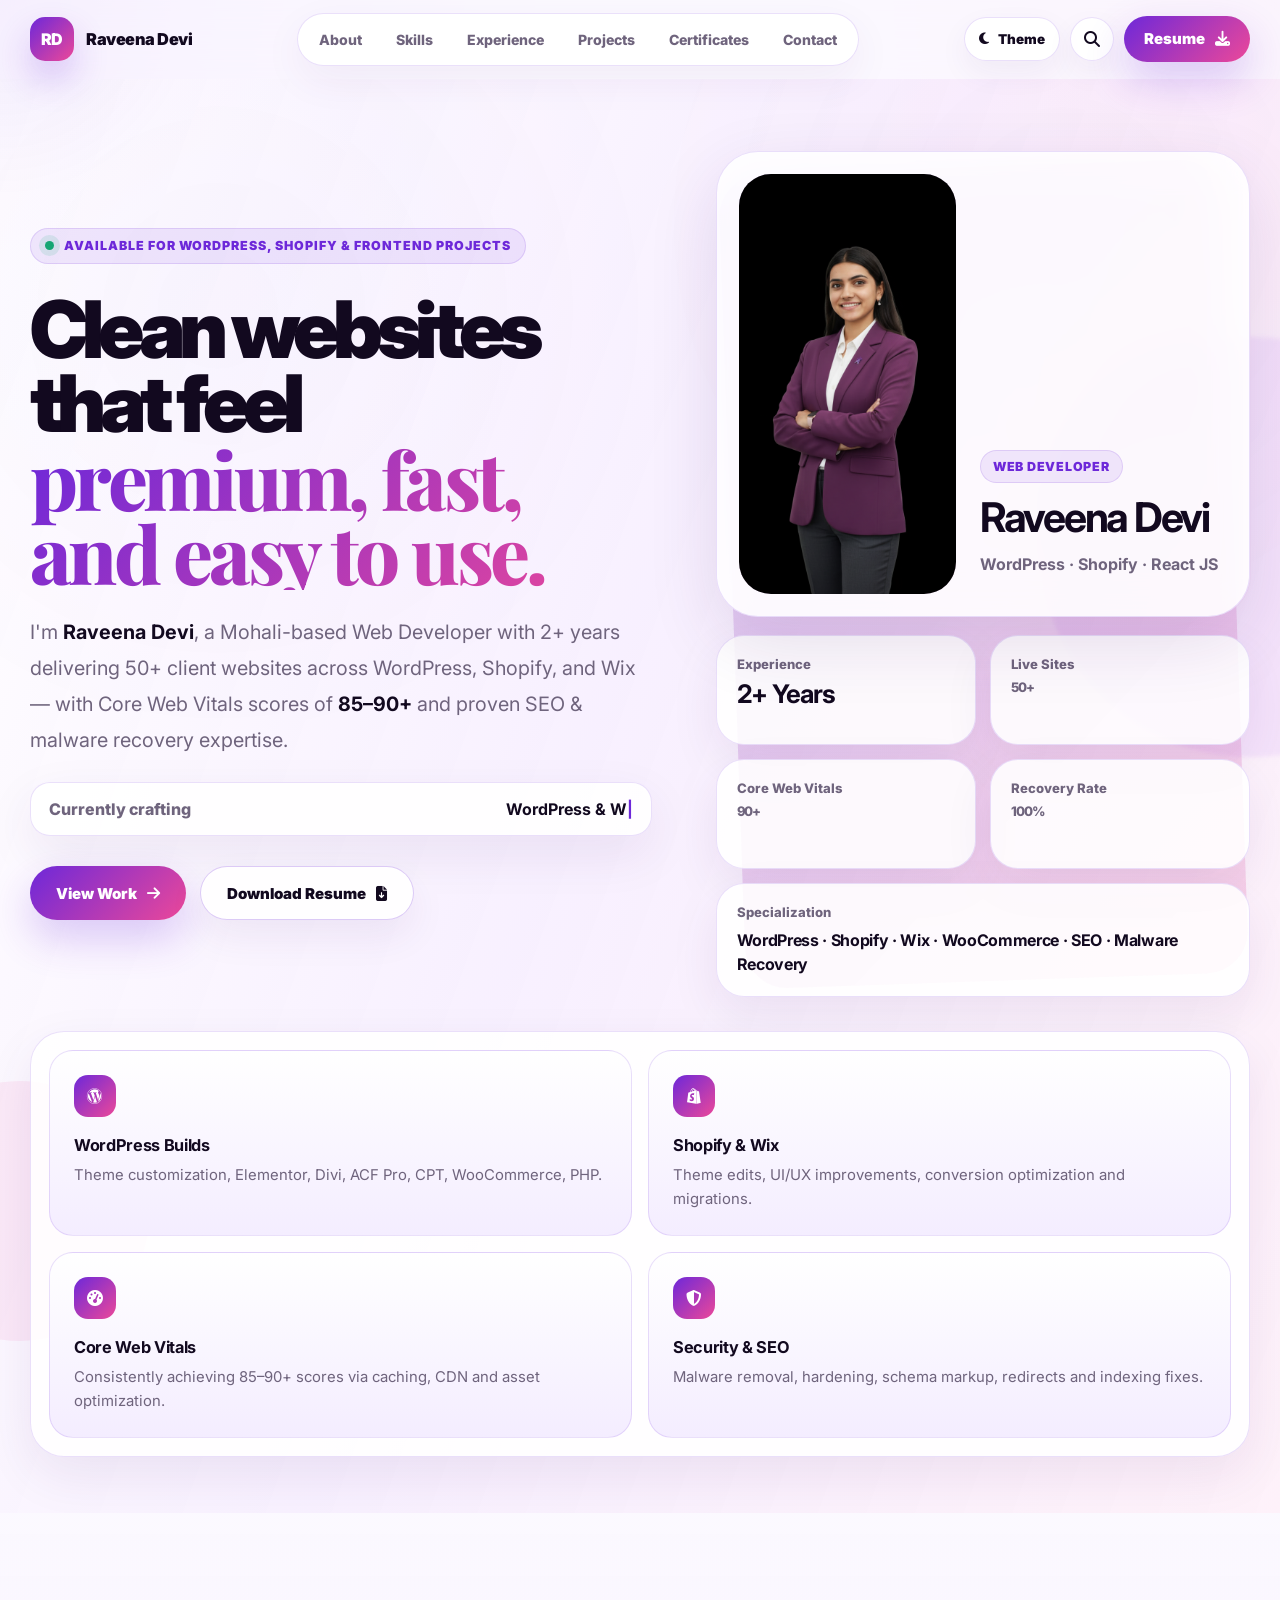
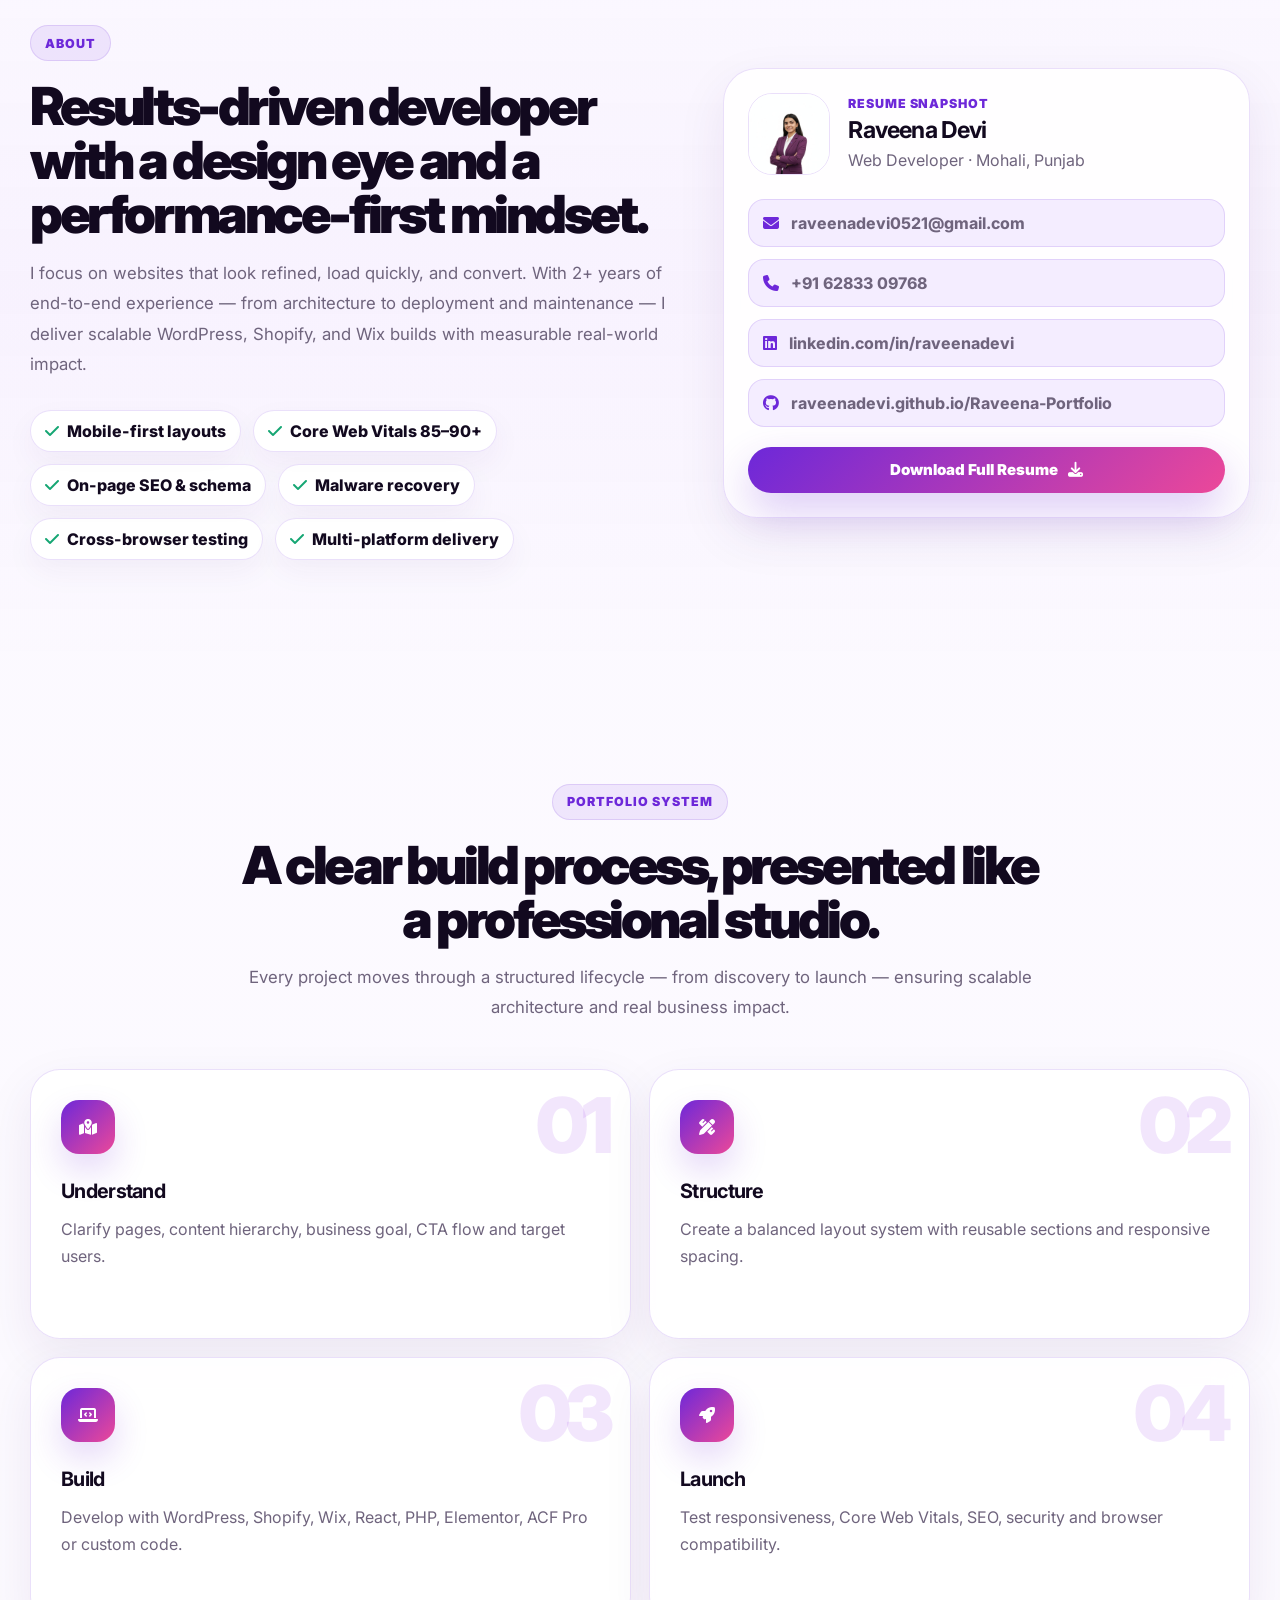
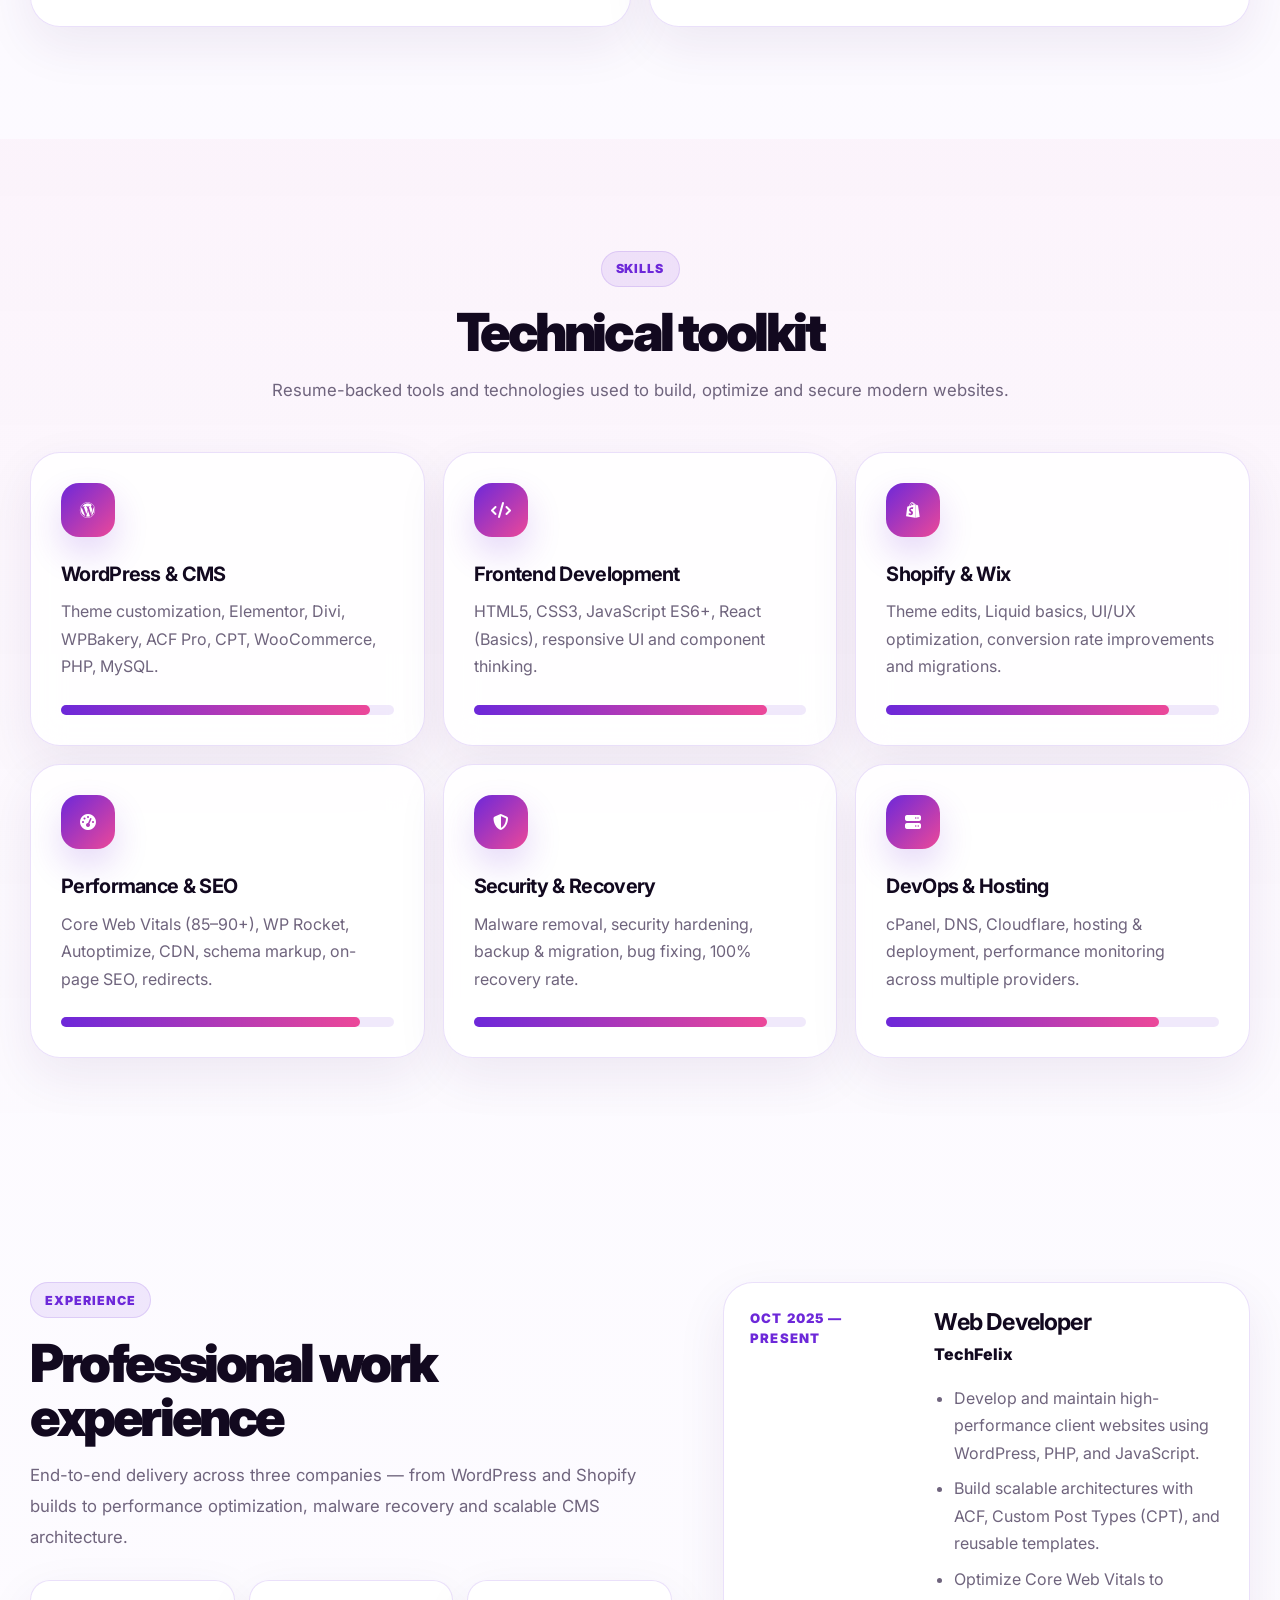
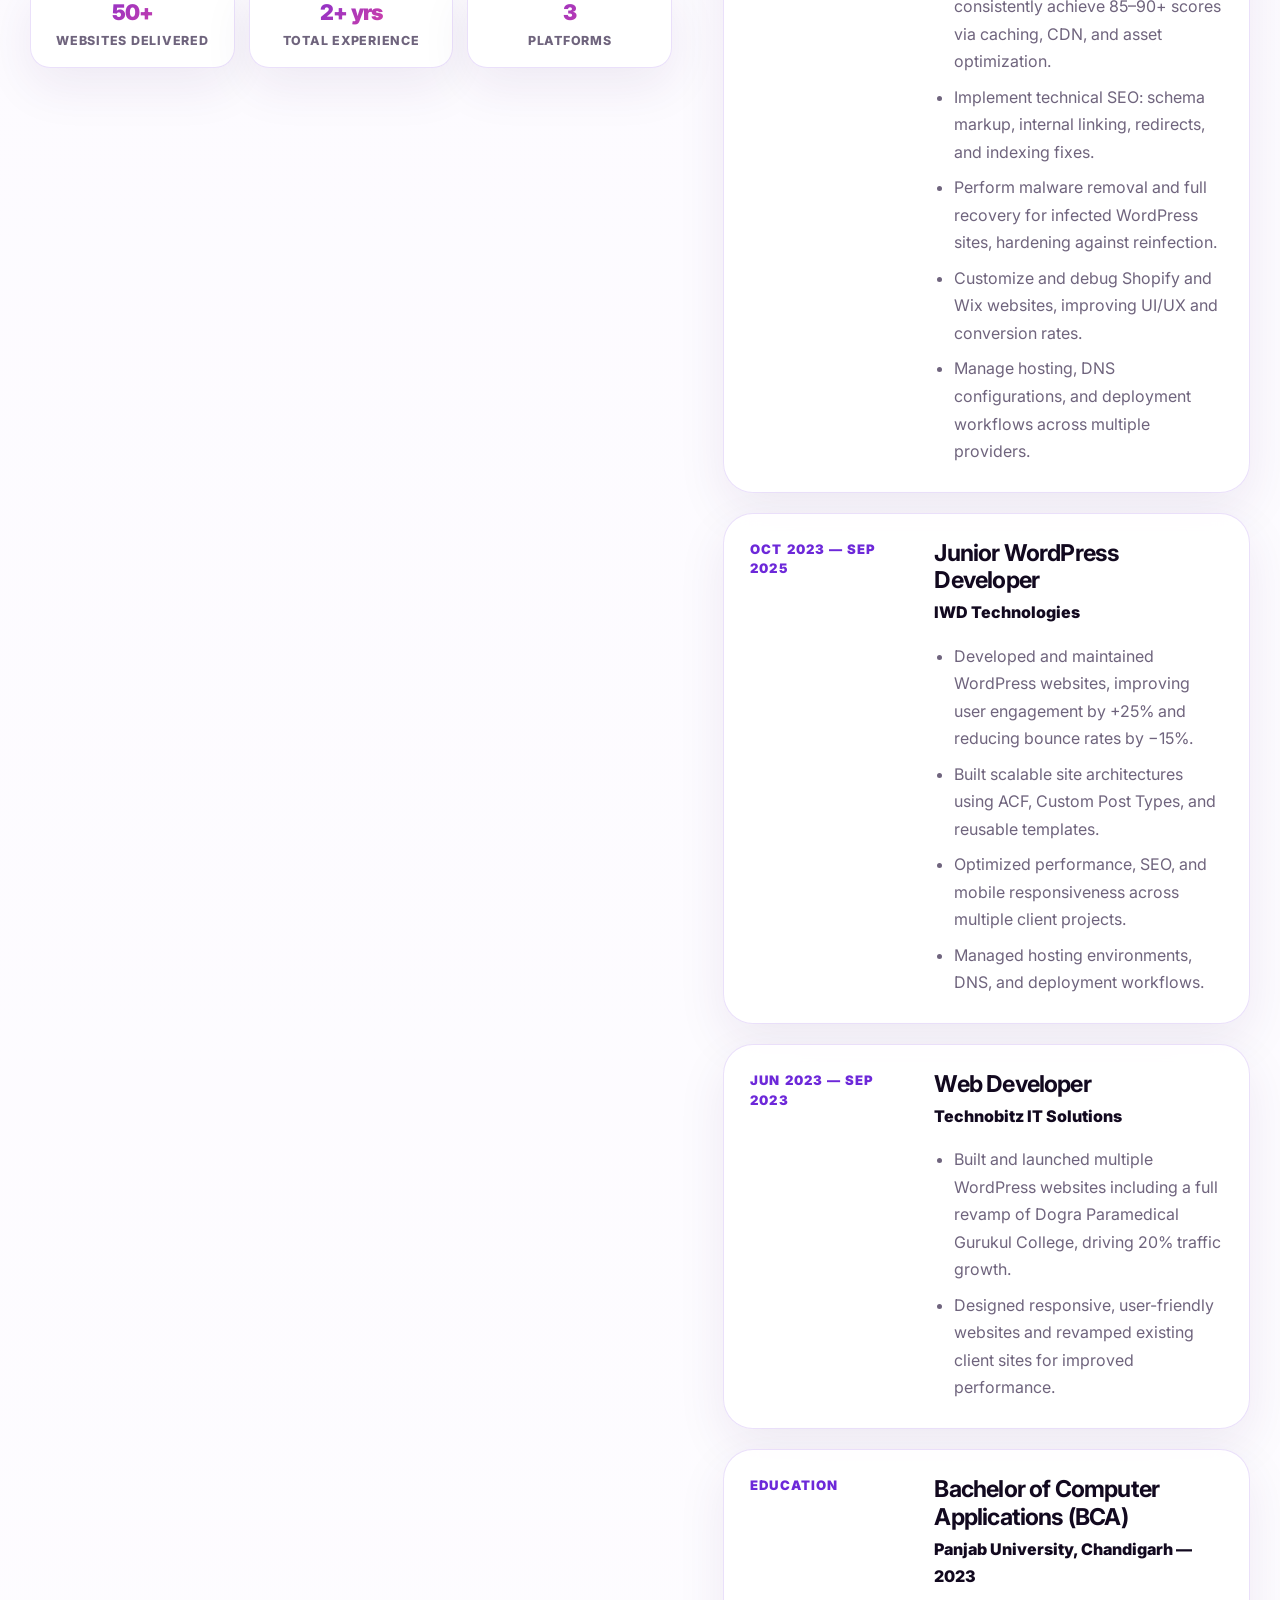
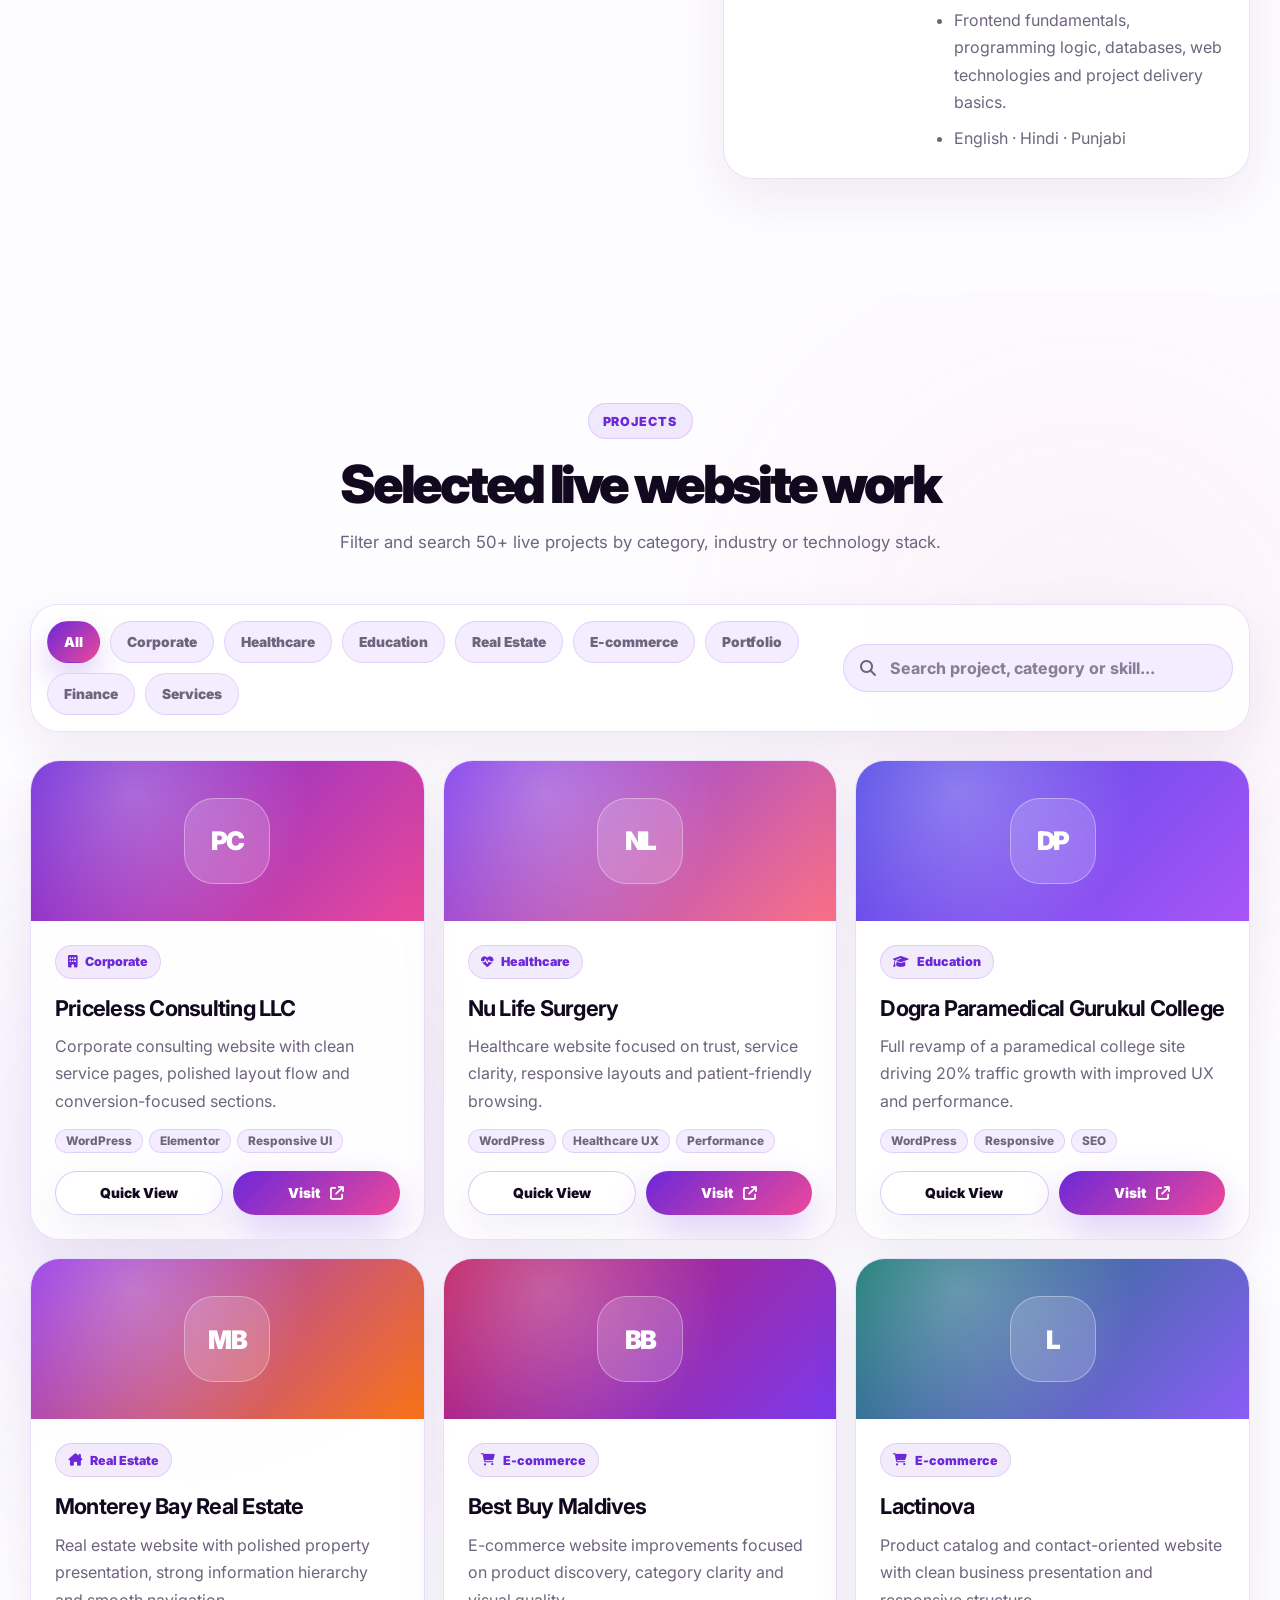
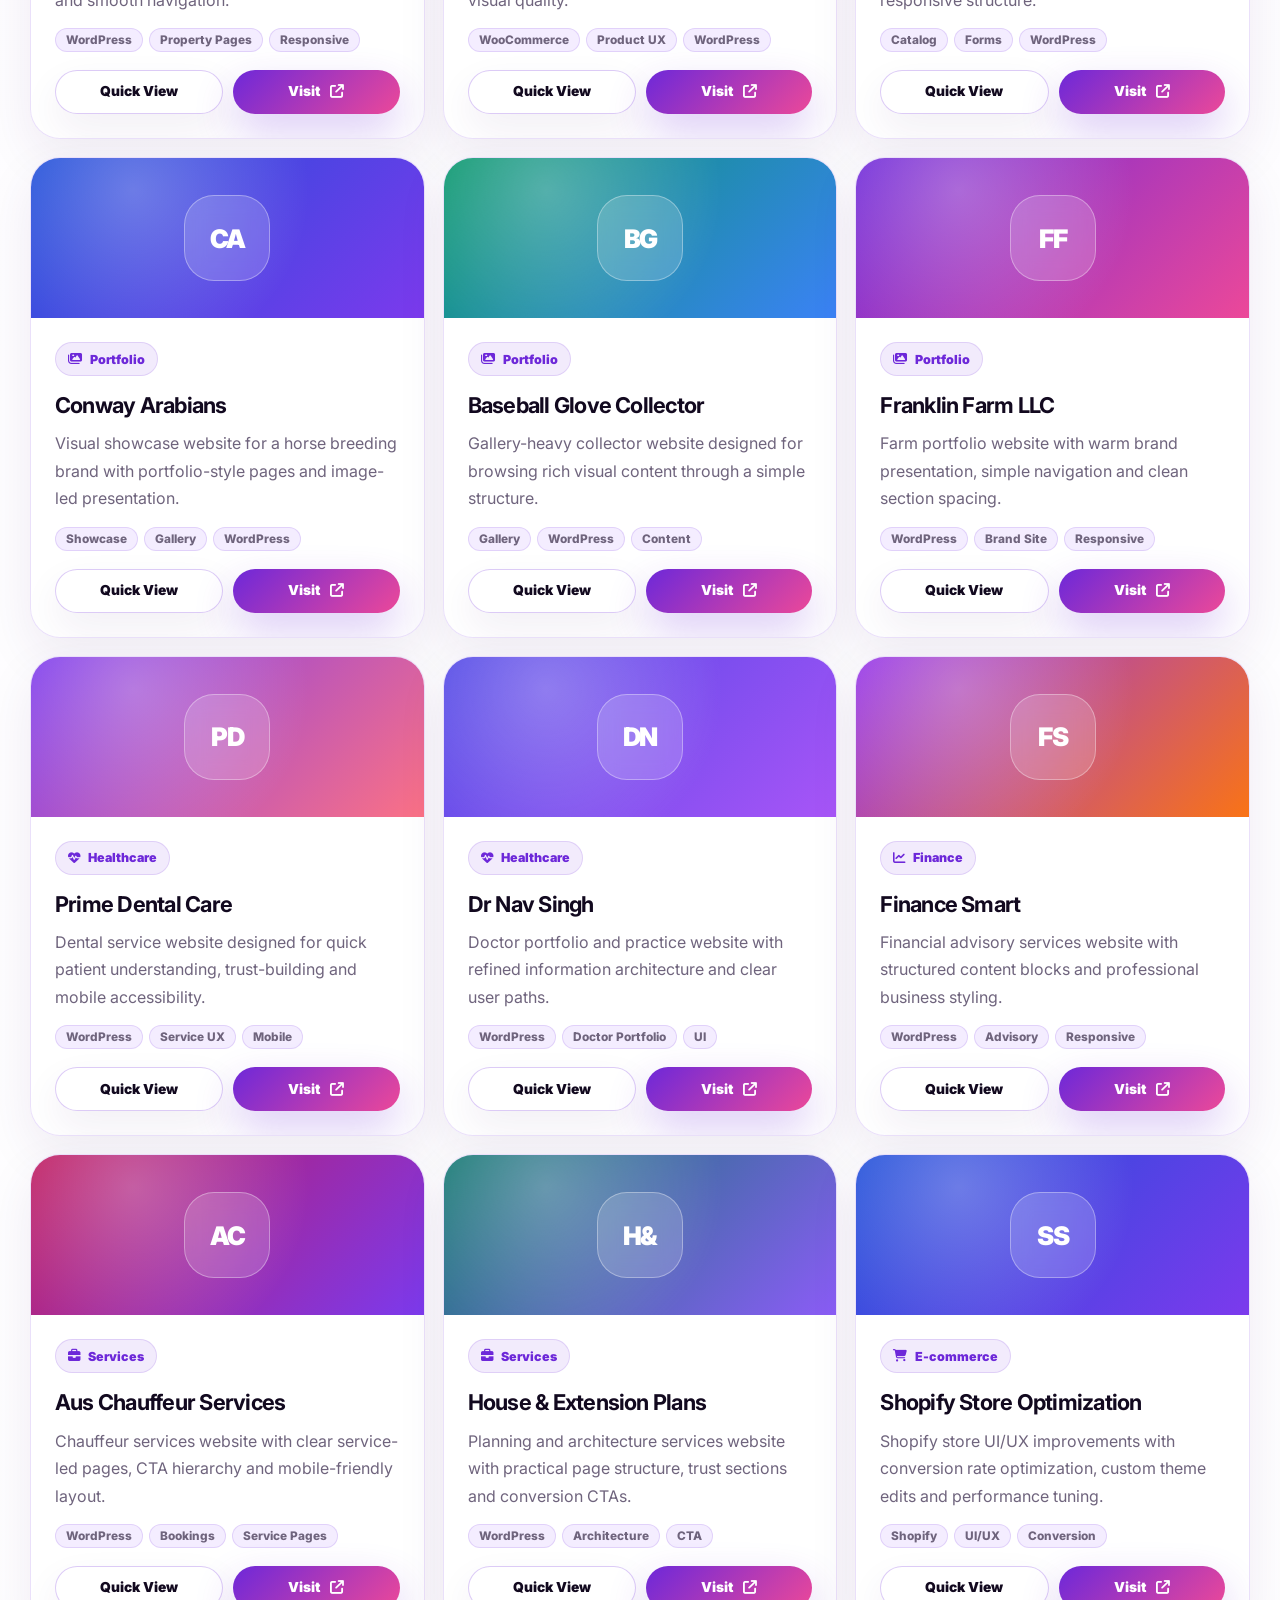
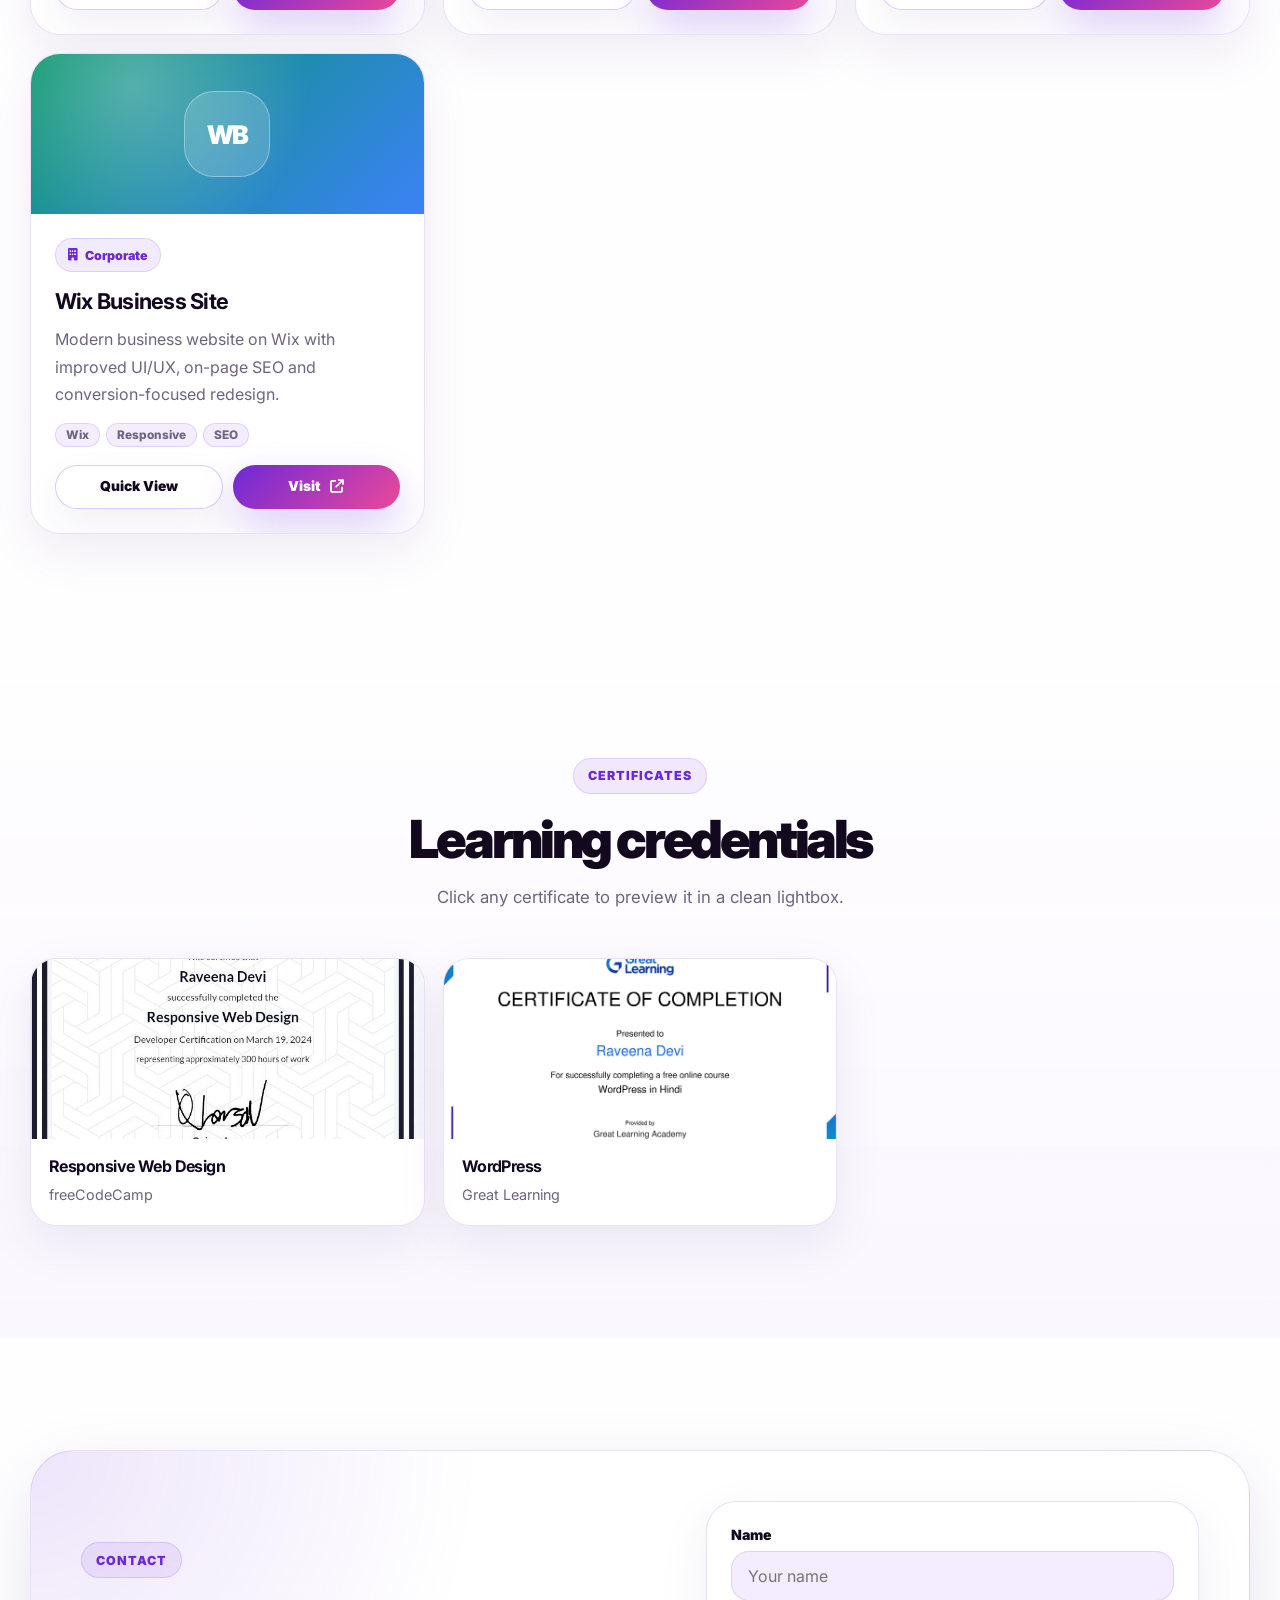
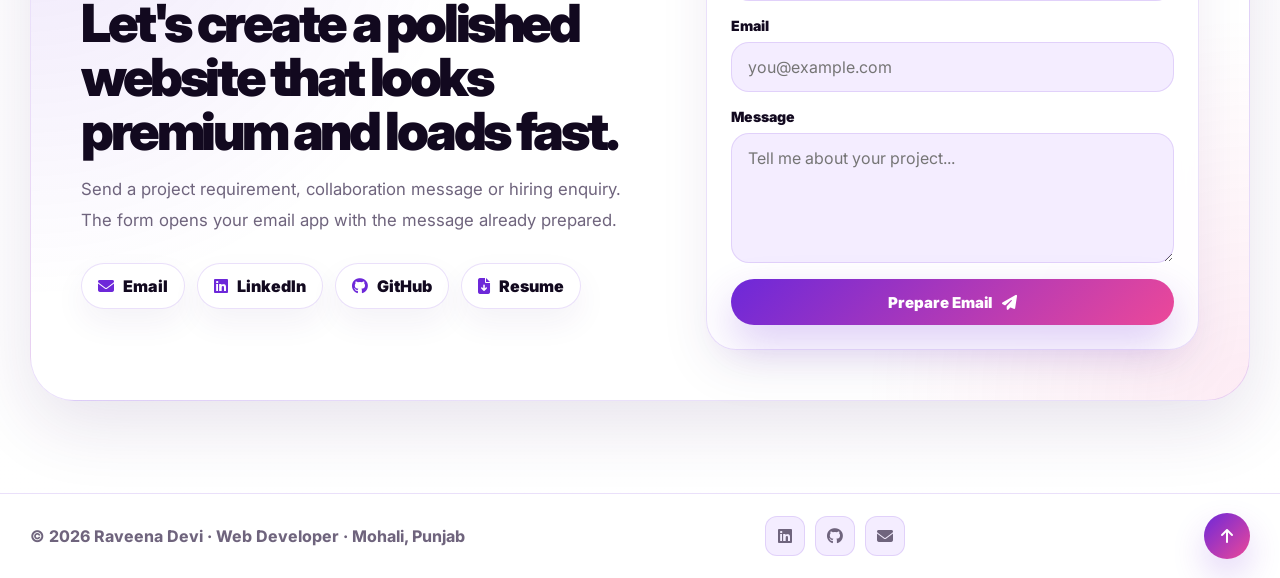
==== index.html @ 0d524e1c "Commented cerficate images code" ====
<!DOCTYPE html>
<html lang="en">
  <head>
    <meta charset="utf-8" />
    <meta name="viewport" content="width=device-width, initial-scale=1" />
    <meta
      name="description"
      content="Raveena Devi — Web Developer with 2+ years delivering 50+ websites across WordPress, Shopify, and Wix. Core Web Vitals specialist, SEO & malware recovery expert based in Mohali, Punjab."
    />
    <meta name="theme-color" content="#6d28d9" />
    <meta property="og:title" content="Raveena Devi | Web Developer Portfolio" />
    <meta property="og:description" content="50+ websites delivered. WordPress, Shopify, Wix, React. Core Web Vitals 85–90+." />
    <title>Raveena Devi | Web Developer Portfolio</title>

    <link rel="icon" href="images/favicon.png" />
    <link rel="preconnect" href="https://fonts.googleapis.com" />
    <link rel="preconnect" href="https://fonts.gstatic.com" crossorigin />
    <link
      href="https://fonts.googleapis.com/css2?family=Inter:wght@400;500;600;700;800;900&family=Playfair+Display:ital,wght@0,700;0,800;1,700&display=swap"
      rel="stylesheet"
    />
    <link
      rel="stylesheet"
      href="https://cdnjs.cloudflare.com/ajax/libs/font-awesome/6.5.0/css/all.min.css"
    />
    <link rel="stylesheet" href="style.css" />
  </head>

  <body>
    <div class="scroll-progress" aria-hidden="true"><span></span></div>

    <header class="site-header" id="site-header">
      <div class="page-shell header-inner">
        <a class="brand" href="#home" aria-label="Raveena Devi home">
          <span class="brand-mark">RD</span>
          <span class="brand-text">Raveena Devi</span>
        </a>

        <nav class="nav" id="primary-nav" aria-label="Primary navigation">
          <a class="nav-link" href="#about">About</a>
          <a class="nav-link" href="#skills">Skills</a>
          <a class="nav-link" href="#experience">Experience</a>
          <a class="nav-link" href="#projects">Projects</a>
          <a class="nav-link" href="#certificates">Certificates</a>
          <a class="nav-link" href="#contact">Contact</a>
        </nav>

        <div class="header-actions">
          <button class="theme-toggle" type="button" aria-label="Switch theme" title="Switch theme">
            <i class="fa-solid fa-moon"></i>
            <span>Theme</span>
          </button>
          <button class="icon-btn command-open" type="button" aria-label="Open quick navigation">
            <i class="fa-solid fa-magnifying-glass"></i>
          </button>
          <a class="btn btn-primary header-resume" href="images/raveena-devi-resume.pdf" download>
            Resume
            <i class="fa-solid fa-download"></i>
          </a>
          <button class="menu-toggle" type="button" aria-label="Toggle menu" aria-expanded="false">
            <span></span><span></span><span></span>
          </button>
        </div>
      </div>
    </header>

    <main>
      <!-- ═══════════════════════════════ HERO ═══════════════════════════════ -->
      <section class="hero" id="home">
        <div class="hero-bg" aria-hidden="true"></div>
        <div class="page-shell hero-shell">
          <div class="hero-grid">
            <div class="hero-copy reveal">
              <span class="eyebrow">
                <span class="status-dot"></span>
                Available for WordPress, Shopify & Frontend Projects
              </span>

              <h1>
                Clean websites that feel
                <span>premium, fast, and easy to use.</span>
              </h1>

              <p class="hero-lead">
                I'm <strong>Raveena Devi</strong>, a Mohali-based Web Developer with 2+ years
                delivering 50+ client websites across WordPress, Shopify, and Wix — with
                Core Web Vitals scores of <strong>85–90+</strong> and proven SEO & malware recovery expertise.
              </p>

              <div class="hero-focus" aria-label="Current focus">
                <span>Currently crafting</span>
                <strong class="typing">responsive portfolio websites</strong>
              </div>

              <div class="hero-actions">
                <a class="btn btn-primary btn-lg" href="#projects">
                  View Work
                  <i class="fa-solid fa-arrow-right"></i>
                </a>
                <a class="btn btn-soft btn-lg" href="images/raveena-devi-resume.pdf" download>
                  Download Resume
                  <i class="fa-solid fa-file-arrow-down"></i>
                </a>
              </div>
            </div>

            <aside class="hero-panel reveal" aria-label="Portfolio summary">
              <div class="profile-card">
                <div class="profile-media">
                  <img src="images/raveenaimg.png" alt="Raveena Devi portrait" />
                </div>
                <div class="profile-content">
                  <span>Web Developer</span>
                  <h2>Raveena Devi</h2>
                  <p>WordPress · Shopify · React JS</p>
                </div>
              </div>

              <div class="hero-score-grid">
                <div class="hero-score-card">
                  <span>Experience</span>
                  <strong>2+ Years</strong>
                </div>
                <div class="hero-score-card">
                  <span>Live Sites</span>
                  <strong><span data-count="50" data-suffix="+">50+</span></strong>
                </div>
                <div class="hero-score-card">
                  <span>Core Web Vitals</span>
                  <strong><span data-count="90" data-suffix="+">90+</span></strong>
                </div>
                <div class="hero-score-card">
                  <span>Recovery Rate</span>
                  <strong><span data-count="100" data-suffix="%">100%</span></strong>
                </div>
                <div class="hero-score-card wide">
                  <span>Specialization</span>
                  <strong>WordPress · Shopify · Wix · WooCommerce · SEO · Malware Recovery</strong>
                </div>
              </div>
            </aside>
          </div>

          <div class="hero-proof reveal" aria-label="Professional highlights">
            <div>
              <i class="fa-brands fa-wordpress"></i>
              <strong>WordPress Builds</strong>
              <span>Theme customization, Elementor, Divi, ACF Pro, CPT, WooCommerce, PHP.</span>
            </div>
            <div>
              <i class="fa-brands fa-shopify"></i>
              <strong>Shopify & Wix</strong>
              <span>Theme edits, UI/UX improvements, conversion optimization and migrations.</span>
            </div>
            <div>
              <i class="fa-solid fa-gauge-high"></i>
              <strong>Core Web Vitals</strong>
              <span>Consistently achieving 85–90+ scores via caching, CDN and asset optimization.</span>
            </div>
            <div>
              <i class="fa-solid fa-shield-halved"></i>
              <strong>Security & SEO</strong>
              <span>Malware removal, hardening, schema markup, redirects and indexing fixes.</span>
            </div>
          </div>
        </div>
      </section>

      <!-- ═══════════════════════════════ ABOUT ═══════════════════════════════ -->
      <section id="about" class="section about">
        <div class="page-shell section-grid two-column">
          <div class="section-intro reveal">
            <span class="section-kicker">About</span>
            <h2>Results-driven developer with a design eye and a performance-first mindset.</h2>
            <p>
              I focus on websites that look refined, load quickly, and convert. With 2+ years of
              end-to-end experience — from architecture to deployment and maintenance — I deliver
              scalable WordPress, Shopify, and Wix builds with measurable real-world impact.
            </p>
            <div class="mini-points">
              <span><i class="fa-solid fa-check"></i> Mobile-first layouts</span>
              <span><i class="fa-solid fa-check"></i> Core Web Vitals 85–90+</span>
              <span><i class="fa-solid fa-check"></i> On-page SEO & schema</span>
              <span><i class="fa-solid fa-check"></i> Malware recovery</span>
              <span><i class="fa-solid fa-check"></i> Cross-browser testing</span>
              <span><i class="fa-solid fa-check"></i> Multi-platform delivery</span>
            </div>
          </div>

          <aside class="resume-card reveal" aria-label="Resume snapshot">
            <div class="resume-top">
              <img src="images/raveena.jpeg" alt="Raveena Devi" />
              <div>
                <span>Resume Snapshot</span>
                <h3>Raveena Devi</h3>
                <p>Web Developer · Mohali, Punjab</p>
              </div>
            </div>
            <div class="resume-list">
              <a href="mailto:raveenadevi0521@gmail.com"><i class="fa-solid fa-envelope"></i>raveenadevi0521@gmail.com</a>
              <a href="tel:+916283309768"><i class="fa-solid fa-phone"></i>+91 62833 09768</a>
              <a href="https://www.linkedin.com/in/raveenadevi" target="_blank" rel="noopener"><i class="fa-brands fa-linkedin"></i>linkedin.com/in/raveenadevi</a>
              <a href="https://raveenadevi.github.io/Raveena-Portfolio" target="_blank" rel="noopener"><i class="fa-brands fa-github"></i>raveenadevi.github.io/Raveena-Portfolio</a>
            </div>
            <a class="btn btn-primary full" href="images/raveena-devi-resume.pdf" download>
              Download Full Resume <i class="fa-solid fa-download"></i>
            </a>
          </aside>
        </div>
      </section>

      <!-- ═══════════════════════════════ STUDIO ═══════════════════════════════ -->
      <section class="section studio" aria-labelledby="studio-heading">
        <div class="page-shell">
          <div class="section-heading reveal">
            <span class="section-kicker">Portfolio System</span>
            <h2 id="studio-heading">A clear build process, presented like a professional studio.</h2>
            <p>
              Every project moves through a structured lifecycle — from discovery to launch —
              ensuring scalable architecture and real business impact.
            </p>
          </div>

          <div class="studio-grid">
            <article class="studio-card reveal" data-step="01">
              <i class="fa-solid fa-map-location-dot"></i>
              <h3>Understand</h3>
              <p>Clarify pages, content hierarchy, business goal, CTA flow and target users.</p>
            </article>
            <article class="studio-card reveal" data-step="02">
              <i class="fa-solid fa-pen-ruler"></i>
              <h3>Structure</h3>
              <p>Create a balanced layout system with reusable sections and responsive spacing.</p>
            </article>
            <article class="studio-card reveal" data-step="03">
              <i class="fa-solid fa-laptop-code"></i>
              <h3>Build</h3>
              <p>Develop with WordPress, Shopify, Wix, React, PHP, Elementor, ACF Pro or custom code.</p>
            </article>
            <article class="studio-card reveal" data-step="04">
              <i class="fa-solid fa-rocket"></i>
              <h3>Launch</h3>
              <p>Test responsiveness, Core Web Vitals, SEO, security and browser compatibility.</p>
            </article>
          </div>
        </div>
      </section>

      <!-- ═══════════════════════════════ SKILLS ═══════════════════════════════ -->
      <section id="skills" class="section skills">
        <div class="page-shell">
          <div class="section-heading reveal">
            <span class="section-kicker">Skills</span>
            <h2>Technical toolkit</h2>
            <p>Resume-backed tools and technologies used to build, optimize and secure modern websites.</p>
          </div>

          <div class="skills-grid">
            <article class="skill-card reveal" style="--level: 93">
              <div class="skill-icon"><i class="fa-brands fa-wordpress"></i></div>
              <h3>WordPress & CMS</h3>
              <p>Theme customization, Elementor, Divi, WPBakery, ACF Pro, CPT, WooCommerce, PHP, MySQL.</p>
              <div class="meter"><span></span></div>
            </article>
            <article class="skill-card reveal" style="--level: 88">
              <div class="skill-icon"><i class="fa-solid fa-code"></i></div>
              <h3>Frontend Development</h3>
              <p>HTML5, CSS3, JavaScript ES6+, React (Basics), responsive UI and component thinking.</p>
              <div class="meter"><span></span></div>
            </article>
            <article class="skill-card reveal" style="--level: 85">
              <div class="skill-icon"><i class="fa-brands fa-shopify"></i></div>
              <h3>Shopify & Wix</h3>
              <p>Theme edits, Liquid basics, UI/UX optimization, conversion rate improvements and migrations.</p>
              <div class="meter"><span></span></div>
            </article>
            <article class="skill-card reveal" style="--level: 90">
              <div class="skill-icon"><i class="fa-solid fa-gauge-high"></i></div>
              <h3>Performance & SEO</h3>
              <p>Core Web Vitals (85–90+), WP Rocket, Autoptimize, CDN, schema markup, on-page SEO, redirects.</p>
              <div class="meter"><span></span></div>
            </article>
            <article class="skill-card reveal" style="--level: 88">
              <div class="skill-icon"><i class="fa-solid fa-shield-halved"></i></div>
              <h3>Security & Recovery</h3>
              <p>Malware removal, security hardening, backup &amp; migration, bug fixing, 100% recovery rate.</p>
              <div class="meter"><span></span></div>
            </article>
            <article class="skill-card reveal" style="--level: 82">
              <div class="skill-icon"><i class="fa-solid fa-server"></i></div>
              <h3>DevOps & Hosting</h3>
              <p>cPanel, DNS, Cloudflare, hosting &amp; deployment, performance monitoring across multiple providers.</p>
              <div class="meter"><span></span></div>
            </article>
          </div>
        </div>
      </section>

      <!-- ═══════════════════════════════ EXPERIENCE ═══════════════════════════════ -->
      <section id="experience" class="section experience">
        <div class="page-shell section-grid two-column align-start">
          <div class="section-intro sticky-intro reveal">
            <span class="section-kicker">Experience</span>
            <h2>Professional work experience</h2>
            <p>
              End-to-end delivery across three companies — from WordPress and Shopify builds
              to performance optimization, malware recovery and scalable CMS architecture.
            </p>
            <div class="exp-stats reveal">
              <div class="exp-stat">
                <strong data-count="50" data-suffix="+">50+</strong>
                <span>Websites Delivered</span>
              </div>
              <div class="exp-stat">
                <strong data-count="2" data-suffix="+ yrs">2+ yrs</strong>
                <span>Total Experience</span>
              </div>
              <div class="exp-stat">
                <strong>3</strong>
                <span>Platforms</span>
              </div>
            </div>
          </div>

          <div class="timeline">
            <article class="timeline-card reveal">
              <div class="timeline-date">Oct 2025 — Present</div>
              <div class="timeline-content">
                <h3>Web Developer</h3>
                <p class="company">TechFelix</p>
                <ul>
                  <li>Develop and maintain high-performance client websites using WordPress, PHP, and JavaScript.</li>
                  <li>Build scalable architectures with ACF, Custom Post Types (CPT), and reusable templates.</li>
                  <li>Optimize Core Web Vitals to consistently achieve 85–90+ scores via caching, CDN, and asset optimization.</li>
                  <li>Implement technical SEO: schema markup, internal linking, redirects, and indexing fixes.</li>
                  <li>Perform malware removal and full recovery for infected WordPress sites, hardening against reinfection.</li>
                  <li>Customize and debug Shopify and Wix websites, improving UI/UX and conversion rates.</li>
                  <li>Manage hosting, DNS configurations, and deployment workflows across multiple providers.</li>
                </ul>
              </div>
            </article>

            <article class="timeline-card reveal">
              <div class="timeline-date">Oct 2023 — Sep 2025</div>
              <div class="timeline-content">
                <h3>Junior WordPress Developer</h3>
                <p class="company">IWD Technologies</p>
                <ul>
                  <li>Developed and maintained WordPress websites, improving user engagement by +25% and reducing bounce rates by −15%.</li>
                  <li>Built scalable site architectures using ACF, Custom Post Types, and reusable templates.</li>
                  <li>Optimized performance, SEO, and mobile responsiveness across multiple client projects.</li>
                  <li>Managed hosting environments, DNS, and deployment workflows.</li>
                </ul>
              </div>
            </article>

            <article class="timeline-card reveal">
              <div class="timeline-date">Jun 2023 — Sep 2023</div>
              <div class="timeline-content">
                <h3>Web Developer</h3>
                <p class="company">Technobitz IT Solutions</p>
                <ul>
                  <li>Built and launched multiple WordPress websites including a full revamp of Dogra Paramedical Gurukul College, driving 20% traffic growth.</li>
                  <li>Designed responsive, user-friendly websites and revamped existing client sites for improved performance.</li>
                </ul>
              </div>
            </article>

            <article class="timeline-card reveal">
              <div class="timeline-date">Education</div>
              <div class="timeline-content">
                <h3>Bachelor of Computer Applications (BCA)</h3>
                <p class="company">Panjab University, Chandigarh — 2023</p>
                <ul>
                  <li>Frontend fundamentals, programming logic, databases, web technologies and project delivery basics.</li>
                  <li>English · Hindi · Punjabi</li>
                </ul>
              </div>
            </article>
          </div>
        </div>
      </section>

      <!-- ═══════════════════════════════ PROJECTS ═══════════════════════════════ -->
      <section id="projects" class="section projects">
        <div class="page-shell">
          <div class="section-heading reveal">
            <span class="section-kicker">Projects</span>
            <h2>Selected live website work</h2>
            <p>Filter and search 50+ live projects by category, industry or technology stack.</p>
          </div>

          <div class="project-controls reveal">
            <div id="project-filters" class="filters" role="tablist" aria-label="Project categories"></div>
            <div class="search-box">
              <i class="fa-solid fa-magnifying-glass"></i>
              <input id="project-search" type="search" placeholder="Search project, category or skill..." aria-label="Search projects" />
            </div>
          </div>

          <div id="projects-grid" class="projects-grid" aria-live="polite"></div>
        </div>
      </section>

      <!-- ═══════════════════════════════ CERTIFICATES ═══════════════════════════════ -->
      <section id="certificates" class="section certificates">
        <div class="page-shell">
          <div class="section-heading reveal">
            <span class="section-kicker">Certificates</span>
            <h2>Learning credentials</h2>
            <p>Click any certificate to preview it in a clean lightbox.</p>
          </div>

          <div class="cert-grid">
            <article class="cert-card reveal" data-title="Responsive Web Design">
              <img src="images/certificates/responsive_web_designing.jpg" alt="Responsive Web Design Certificate" />
              <div><h3>Responsive Web Design</h3><p>freeCodeCamp</p></div>
            </article>
            <article class="cert-card reveal" data-title="WordPress">
              <img src="images/certificates/wordpress.jpg" alt="WordPress Certificate" />
              <div><h3>WordPress</h3><p>Great Learning</p></div>
            </article>
            <!-- <article class="cert-card reveal" data-title="Front-End Development">
              <img src="images/certificates/full-stack-development.png" alt="Front-End Development Certificate" />
              <div><h3>Front-End Development</h3><p>Great Learning</p></div>
            </article>
            <article class="cert-card reveal" data-title="React JS Basics">
              <img src="images/certificates/react-js-certificate.jpg" alt="React JS Certificate" />
              <div><h3>Basics of React JS</h3><p>Great Learning</p></div>
            </article>
            <article class="cert-card reveal" data-title="SQL Projects">
              <img src="images/certificates/sql-certificate.jpg" alt="SQL Certificate" />
              <div><h3>SQL Projects for Beginners</h3><p>Great Learning</p></div>
            </article> -->
          </div>
        </div>
      </section>

      <!-- ═══════════════════════════════ CONTACT ═══════════════════════════════ -->
      <section id="contact" class="section contact">
        <div class="page-shell contact-shell">
          <div class="contact-copy reveal">
            <span class="section-kicker">Contact</span>
            <h2>Let's create a polished website that looks premium and loads fast.</h2>
            <p>
              Send a project requirement, collaboration message or hiring enquiry. The form opens
              your email app with the message already prepared.
            </p>
            <div class="contact-actions">
              <a class="contact-chip" href="mailto:raveenadevi0521@gmail.com"><i class="fa-solid fa-envelope"></i> Email</a>
              <a class="contact-chip" href="https://www.linkedin.com/in/raveenadevi" target="_blank" rel="noopener"><i class="fa-brands fa-linkedin"></i> LinkedIn</a>
              <a class="contact-chip" href="https://raveenadevi.github.io/Raveena-Portfolio" target="_blank" rel="noopener"><i class="fa-brands fa-github"></i> GitHub</a>
              <a class="contact-chip" href="images/raveena-devi-resume.pdf" download><i class="fa-solid fa-file-arrow-down"></i> Resume</a>
            </div>
          </div>

          <form id="contact-form" class="contact-form reveal">
            <label>
              <span>Name</span>
              <input name="name" type="text" placeholder="Your name" required />
            </label>
            <label>
              <span>Email</span>
              <input name="email" type="email" placeholder="you@example.com" required />
            </label>
            <label>
              <span>Message</span>
              <textarea name="message" rows="5" placeholder="Tell me about your project..." required></textarea>
            </label>
            <button class="btn btn-primary full" type="submit">
              Prepare Email <i class="fa-solid fa-paper-plane"></i>
            </button>
          </form>
        </div>
      </section>
    </main>

    <footer class="site-footer">
      <div class="page-shell footer-inner">
        <p>© <span id="year"></span> Raveena Devi · Web Developer · Mohali, Punjab</p>
        <div class="footer-links">
          <a href="https://www.linkedin.com/in/raveenadevi" target="_blank" rel="noopener" aria-label="LinkedIn"><i class="fa-brands fa-linkedin"></i></a>
          <a href="https://raveenadevi.github.io/Raveena-Portfolio" target="_blank" rel="noopener" aria-label="GitHub"><i class="fa-brands fa-github"></i></a>
          <a href="mailto:raveenadevi0521@gmail.com" aria-label="Email"><i class="fa-solid fa-envelope"></i></a>
        </div>
        <button class="back-to-top" type="button" aria-label="Back to top">
          <i class="fa-solid fa-arrow-up"></i>
        </button>
      </div>
    </footer>

    <!-- Project Modal -->
    <div class="project-modal" id="project-modal" aria-hidden="true" role="dialog" aria-modal="true" aria-label="Project details">
      <div class="modal-backdrop" data-close-modal></div>
      <article class="modal-card" role="document">
        <button class="modal-close" type="button" aria-label="Close project details" data-close-modal>&times;</button>
        <div id="modal-content"></div>
      </article>
    </div>

    <!-- Lightbox -->
    <div class="lightbox" id="lightbox" aria-hidden="true" role="dialog" aria-label="Certificate preview">
      <button class="lightbox-close" type="button" aria-label="Close certificate preview">&times;</button>
      <img src="" alt="" />
    </div>

    <!-- Command Palette -->
    <div class="command-palette" id="command-palette" aria-hidden="true" role="dialog" aria-label="Quick navigation">
      <div class="command-backdrop" data-close-command></div>
      <div class="command-box">
        <div class="command-header">
          <i class="fa-solid fa-terminal"></i>
          <input id="command-input" type="search" placeholder="Type to jump: projects, skills, resume, contact..." />
          <kbd>Esc</kbd>
        </div>
        <div class="command-list" id="command-list"></div>
      </div>
    </div>

    <script src="script.js"></script>
  </body>
</html>
---- style.css ----
:root {
  --font-sans: "Inter", system-ui, -apple-system, BlinkMacSystemFont, "Segoe UI", sans-serif;
  --font-display: "Playfair Display", Georgia, serif;
  --bg: #fbf8ff;
  --bg-2: #ffffff;
  --surface: rgba(255, 255, 255, 0.88);
  --surface-strong: #ffffff;
  --surface-soft: #f4edff;
  --text: #191126;
  --heading: #12091f;
  --muted: #6f647d;
  --muted-2: #8a7d98;
  --line: rgba(109, 40, 217, 0.14);
  --line-strong: rgba(109, 40, 217, 0.24);
  --primary: #6d28d9;
  --primary-2: #9333ea;
  --primary-3: #ec4899;
  --primary-soft: rgba(109, 40, 217, 0.09);
  --primary-soft-2: rgba(236, 72, 153, 0.1);
  --success: #15a673;
  --shadow: 0 24px 70px rgba(61, 27, 99, 0.12);
  --shadow-soft: 0 18px 50px rgba(61, 27, 99, 0.08);
  --radius-sm: 16px;
  --radius-md: 24px;
  --radius-lg: 32px;
  --radius-xl: 42px;
  --page: min(100% - 48px, 1500px);
  --section-y: 112px;
  --ease: cubic-bezier(0.2, 0.8, 0.2, 1);
}

body[data-theme="dark"] {
  --bg: #0d0716;
  --bg-2: #140b22;
  --surface: rgba(28, 15, 45, 0.86);
  --surface-strong: #1a0f2c;
  --surface-soft: #211334;
  --text: #f4ecff;
  --heading: #ffffff;
  --muted: #cdbdde;
  --muted-2: #a99ab9;
  --line: rgba(255, 255, 255, 0.11);
  --line-strong: rgba(255, 255, 255, 0.18);
  --primary: #a78bfa;
  --primary-2: #c084fc;
  --primary-3: #f472b6;
  --primary-soft: rgba(167, 139, 250, 0.14);
  --primary-soft-2: rgba(244, 114, 182, 0.14);
  --shadow: 0 24px 80px rgba(0, 0, 0, 0.38);
  --shadow-soft: 0 18px 56px rgba(0, 0, 0, 0.24);
}

* {
  box-sizing: border-box;
}

html {
  scroll-behavior: smooth;
  scroll-padding-top: 96px;
}

body {
  margin: 0;
  min-height: 100vh;
  font-family: var(--font-sans);
  color: var(--text);
  background:
    radial-gradient(circle at top left, rgba(147, 51, 234, 0.12), transparent 34rem),
    radial-gradient(circle at top right, rgba(236, 72, 153, 0.1), transparent 30rem),
    linear-gradient(180deg, var(--bg), var(--bg-2));
  overflow-x: hidden;
  transition: background 280ms ease, color 280ms ease;
}

body.menu-open,
body.modal-open {
  overflow: hidden;
}

img {
  max-width: 100%;
  display: block;
}

a {
  color: inherit;
  text-decoration: none;
}

button,
input,
textarea {
  font: inherit;
}

button {
  cursor: pointer;
}

::selection {
  color: #fff;
  background: var(--primary);
}

/* ── Cursor Glow ── */
.cursor-glow {
  position: fixed;
  top: 0;
  left: 0;
  width: 400px;
  height: 400px;
  border-radius: 50%;
  background: radial-gradient(circle, rgba(109, 40, 217, 0.07) 0%, transparent 70%);
  pointer-events: none;
  z-index: 0;
  transition: opacity 400ms ease;
  will-change: transform;
}

body[data-theme="dark"] .cursor-glow {
  background: radial-gradient(circle, rgba(167, 139, 250, 0.09) 0%, transparent 70%);
}

/* ── Layout ── */
.page-shell {
  width: var(--page);
  margin-inline: auto;
}

/* ── Scroll Progress ── */
.scroll-progress {
  position: fixed;
  top: 0;
  left: 0;
  right: 0;
  height: 3px;
  z-index: 9999;
  background: transparent;
}

.scroll-progress span {
  display: block;
  height: 100%;
  width: 0;
  background: linear-gradient(90deg, var(--primary), var(--primary-3));
  box-shadow: 0 0 24px rgba(147, 51, 234, 0.45);
  transition: width 80ms linear;
}

/* ── Header ── */
.site-header {
  position: sticky;
  top: 0;
  z-index: 1000;
  border-bottom: 1px solid transparent;
  backdrop-filter: blur(18px);
  background: rgba(251, 248, 255, 0.74);
  transition: border 220ms ease, background 220ms ease, box-shadow 220ms ease;
}

body[data-theme="dark"] .site-header {
  background: rgba(13, 7, 22, 0.78);
}

.site-header.scrolled {
  border-color: var(--line);
  box-shadow: 0 12px 40px rgba(74, 32, 120, 0.08);
}

.header-inner {
  height: 78px;
  display: grid;
  grid-template-columns: auto 1fr auto;
  align-items: center;
  gap: 24px;
}

.brand {
  display: inline-flex;
  align-items: center;
  gap: 12px;
  font-weight: 900;
  letter-spacing: -0.03em;
  color: var(--heading);
  white-space: nowrap;
}

.brand-mark {
  width: 44px;
  height: 44px;
  display: grid;
  place-items: center;
  border-radius: 15px;
  color: #fff;
  background: linear-gradient(135deg, var(--primary), var(--primary-3));
  box-shadow: 0 18px 35px rgba(109, 40, 217, 0.24);
}

.brand-text {
  font-size: 1.02rem;
}

.nav {
  justify-self: center;
  display: inline-flex;
  align-items: center;
  justify-content: center;
  gap: 6px;
  padding: 7px;
  border: 1px solid var(--line);
  border-radius: 999px;
  background: var(--surface);
  box-shadow: 0 14px 42px rgba(78, 36, 122, 0.06);
}

.nav-link {
  position: relative;
  padding: 10px 14px;
  border-radius: 999px;
  font-size: 0.88rem;
  font-weight: 800;
  color: var(--muted);
  transition: color 200ms ease, background 200ms ease;
}

.nav-link:hover,
.nav-link.active {
  color: var(--heading);
  background: var(--primary-soft);
}

.header-actions {
  display: inline-flex;
  align-items: center;
  justify-content: flex-end;
  gap: 10px;
}

.btn,
.icon-btn,
.theme-toggle,
.menu-toggle,
.back-to-top,
.modal-close,
.lightbox-close {
  border: 0;
  outline: 0;
}

.btn {
  display: inline-flex;
  align-items: center;
  justify-content: center;
  gap: 10px;
  min-height: 46px;
  padding: 0 20px;
  border-radius: 999px;
  font-size: 0.94rem;
  font-weight: 900;
  line-height: 1;
  transition: transform 180ms var(--ease), box-shadow 180ms var(--ease), background 180ms ease, border-color 180ms ease;
}

.btn:hover {
  transform: translateY(-2px);
}

.btn-primary {
  color: #fff;
  background: linear-gradient(135deg, var(--primary), var(--primary-3));
  box-shadow: 0 18px 42px rgba(109, 40, 217, 0.24);
}

.btn-primary:hover {
  box-shadow: 0 22px 55px rgba(109, 40, 217, 0.3);
}

.btn-soft,
.btn-ghost {
  color: var(--heading);
  border: 1px solid var(--line-strong);
  background: var(--surface);
  box-shadow: 0 16px 38px rgba(74, 32, 120, 0.07);
}

.btn-lg {
  min-height: 54px;
  padding: 0 26px;
}

.full {
  width: 100%;
}

.icon-btn,
.theme-toggle {
  min-height: 44px;
  border-radius: 999px;
  display: inline-flex;
  align-items: center;
  justify-content: center;
  gap: 9px;
  color: var(--heading);
  border: 1px solid var(--line);
  background: var(--surface);
  box-shadow: 0 12px 30px rgba(74, 32, 120, 0.06);
}

.icon-btn {
  width: 44px;
}

.theme-toggle {
  padding: 0 14px;
  font-weight: 900;
  font-size: 0.84rem;
}

.menu-toggle {
  display: none;
  width: 46px;
  height: 46px;
  border-radius: 999px;
  background: var(--surface);
  border: 1px solid var(--line);
  position: relative;
}

.menu-toggle span {
  position: absolute;
  left: 13px;
  width: 20px;
  height: 2px;
  border-radius: 99px;
  background: var(--heading);
  transition: transform 220ms ease, opacity 220ms ease, top 220ms ease;
}

.menu-toggle span:nth-child(1) { top: 15px; }
.menu-toggle span:nth-child(2) { top: 22px; }
.menu-toggle span:nth-child(3) { top: 29px; }

body.menu-open .menu-toggle span:nth-child(1) {
  top: 22px;
  transform: rotate(45deg);
}

body.menu-open .menu-toggle span:nth-child(2) {
  opacity: 0;
}

body.menu-open .menu-toggle span:nth-child(3) {
  top: 22px;
  transform: rotate(-45deg);
}

/* ── Hero ── */
.hero {
  position: relative;
  isolation: isolate;
  min-height: calc(100vh - 78px);
  padding: 72px 0 56px;
  display: flex;
  align-items: center;
  overflow: hidden;
}

.hero-bg {
  position: absolute;
  inset: 0;
  z-index: -2;
  background:
    linear-gradient(110deg, rgba(255, 255, 255, 0.86), rgba(246, 238, 255, 0.82) 46%, rgba(255, 238, 248, 0.74)),
    radial-gradient(circle at 17% 16%, rgba(109, 40, 217, 0.16), transparent 28rem),
    radial-gradient(circle at 83% 10%, rgba(236, 72, 153, 0.15), transparent 26rem);
  will-change: transform;
}

body[data-theme="dark"] .hero-bg {
  background:
    radial-gradient(circle at 17% 16%, rgba(167, 139, 250, 0.16), transparent 28rem),
    radial-gradient(circle at 83% 10%, rgba(244, 114, 182, 0.14), transparent 26rem),
    linear-gradient(110deg, rgba(13, 7, 22, 0.96), rgba(21, 10, 35, 0.96) 52%, rgba(31, 13, 42, 0.96));
}

.hero::before,
.hero::after {
  content: "";
  position: absolute;
  border-radius: 999px;
  z-index: -1;
  pointer-events: none;
}

.hero::before {
  width: 420px;
  height: 420px;
  right: -180px;
  top: 18%;
  background: rgba(147, 51, 234, 0.08);
  filter: blur(2px);
}

.hero::after {
  width: 260px;
  height: 260px;
  left: -110px;
  bottom: 12%;
  background: rgba(236, 72, 153, 0.08);
}

.hero-shell {
  display: grid;
  gap: 34px;
}

.hero-grid {
  display: grid;
  grid-template-columns: minmax(0, 1.08fr) minmax(380px, 0.92fr);
  gap: clamp(32px, 5vw, 76px);
  align-items: center;
}

.hero-copy {
  max-width: 820px;
}

.eyebrow,
.section-kicker {
  display: inline-flex;
  align-items: center;
  gap: 10px;
  min-height: 36px;
  padding: 8px 14px;
  border-radius: 999px;
  color: var(--primary);
  background: var(--primary-soft);
  border: 1px solid var(--line);
  font-size: 0.78rem;
  font-weight: 900;
  letter-spacing: 0.08em;
  text-transform: uppercase;
}

.status-dot {
  width: 9px;
  height: 9px;
  border-radius: 50%;
  background: var(--success);
  box-shadow: 0 0 0 6px rgba(21, 166, 115, 0.12);
  animation: pulse 2s ease infinite;
}

@keyframes pulse {
  0%, 100% { box-shadow: 0 0 0 6px rgba(21, 166, 115, 0.12); }
  50% { box-shadow: 0 0 0 10px rgba(21, 166, 115, 0.06); }
}

h1, h2, h3, p {
  margin-top: 0;
}

.hero h1 {
  margin: 28px 0 24px;
  max-width: 900px;
  color: var(--heading);
  font-size: clamp(3.2rem, 6.2vw, 7.2rem);
  line-height: 0.94;
  letter-spacing: -0.075em;
  font-weight: 900;
}

.hero h1 span {
  display: block;
  font-family: var(--font-display);
  font-weight: 800;
  letter-spacing: -0.045em;
  background: linear-gradient(135deg, var(--primary), var(--primary-3));
  -webkit-background-clip: text;
  background-clip: text;
  color: transparent;
}

.hero-lead {
  max-width: 730px;
  color: var(--muted);
  font-size: clamp(1.04rem, 1.55vw, 1.24rem);
  line-height: 1.82;
  margin-bottom: 24px;
}

.hero-lead strong {
  color: var(--heading);
}

.hero-focus {
  width: min(100%, 660px);
  display: flex;
  align-items: center;
  justify-content: space-between;
  gap: 16px;
  margin: 0 0 30px;
  padding: 16px 18px;
  border: 1px solid var(--line);
  border-radius: 20px;
  background: var(--surface);
  box-shadow: var(--shadow-soft);
}

.hero-focus span {
  color: var(--muted);
  font-weight: 800;
}

.hero-focus strong {
  color: var(--heading);
  font-size: 1rem;
  text-align: right;
}

.typing::after {
  content: "|";
  animation: blink 1s step-end infinite;
  color: var(--primary);
}

@keyframes blink {
  0%, 100% { opacity: 1; }
  50% { opacity: 0; }
}

.hero-actions {
  display: flex;
  flex-wrap: wrap;
  align-items: center;
  gap: 14px;
}

.hero-panel {
  position: relative;
  display: grid;
  gap: 18px;
}

.hero-panel::before {
  content: "";
  position: absolute;
  inset: 16px;
  border-radius: 42px;
  background: linear-gradient(135deg, rgba(109, 40, 217, 0.2), rgba(236, 72, 153, 0.18));
  transform: rotate(-2deg);
  z-index: -1;
}

.profile-card {
  display: grid;
  grid-template-columns: 0.88fr 1fr;
  gap: 24px;
  align-items: stretch;
  padding: 22px;
  border-radius: var(--radius-xl);
  background: var(--surface);
  border: 1px solid var(--line);
  box-shadow: var(--shadow);
  backdrop-filter: blur(18px);
}

.profile-media {
  overflow: hidden;
  min-height: 420px;
  border-radius: 32px;
  background:
    linear-gradient(135deg, rgba(109, 40, 217, 0.15), rgba(236, 72, 153, 0.16)),
    var(--surface-soft);
}

.profile-media img {
  width: 100%;
  height: 100%;
  object-fit: cover;
  object-position: center top;
  transform: scale(1.02);
}

.profile-content {
  display: flex;
  flex-direction: column;
  justify-content: flex-end;
  gap: 14px;
  padding: 16px 8px 16px 0;
}

.profile-content span {
  width: fit-content;
  padding: 8px 12px;
  border-radius: 999px;
  color: var(--primary);
  background: var(--primary-soft);
  border: 1px solid var(--line);
  font-size: 0.78rem;
  font-weight: 900;
  text-transform: uppercase;
  letter-spacing: 0.06em;
}

.profile-content h2 {
  margin-bottom: 0;
  color: var(--heading);
  font-size: clamp(2.1rem, 3.2vw, 3.6rem);
  line-height: 0.98;
  letter-spacing: -0.055em;
}

.profile-content p {
  margin-bottom: 0;
  color: var(--muted);
  line-height: 1.7;
  font-weight: 700;
}

/* Updated: 2x3 grid for more stats */
.hero-score-grid {
  display: grid;
  grid-template-columns: repeat(2, 1fr);
  gap: 14px;
}

.hero-score-card {
  min-height: 110px;
  padding: 20px;
  border-radius: 28px;
  background: var(--surface);
  border: 1px solid var(--line);
  box-shadow: var(--shadow-soft);
  transition: transform 220ms var(--ease), box-shadow 220ms var(--ease);
}

.hero-score-card:hover {
  transform: translateY(-3px);
  box-shadow: var(--shadow);
}

.hero-score-card.wide {
  grid-column: 1 / -1;
  min-height: auto;
}

.hero-score-card span {
  display: block;
  margin-bottom: 8px;
  color: var(--muted);
  font-weight: 800;
  font-size: 0.82rem;
}

.hero-score-card strong {
  display: block;
  color: var(--heading);
  font-size: clamp(1.4rem, 2vw, 1.85rem);
  line-height: 1.12;
  letter-spacing: -0.04em;
}

.hero-score-card.wide strong {
  font-size: 1rem;
  letter-spacing: -0.02em;
  line-height: 1.5;
}

.hero-proof {
  display: grid;
  grid-template-columns: repeat(4, 1fr);
  gap: 16px;
  padding: 18px;
  border: 1px solid var(--line);
  border-radius: 34px;
  background: var(--surface);
  box-shadow: var(--shadow-soft);
}

.hero-proof div {
  min-height: 180px;
  padding: 24px;
  border-radius: 24px;
  background: linear-gradient(180deg, var(--surface-strong), var(--surface-soft));
  border: 1px solid var(--line);
  transition: transform 220ms var(--ease);
}

.hero-proof div:hover {
  transform: translateY(-4px);
}

.hero-proof i {
  width: 42px;
  height: 42px;
  display: grid;
  place-items: center;
  margin-bottom: 18px;
  border-radius: 14px;
  color: #fff;
  background: linear-gradient(135deg, var(--primary), var(--primary-3));
}

.hero-proof strong,
.hero-proof span {
  display: block;
}

.hero-proof strong {
  margin-bottom: 8px;
  color: var(--heading);
  font-size: 1.02rem;
  letter-spacing: -0.02em;
}

.hero-proof span {
  color: var(--muted);
  line-height: 1.62;
  font-size: 0.93rem;
}

/* ── Sections ── */
.section {
  padding: var(--section-y) 0;
  position: relative;
}

.section-heading {
  width: min(100%, 820px);
  margin: 0 auto 46px;
  text-align: center;
}

.section-heading h2,
.section-intro h2,
.contact-copy h2 {
  margin: 18px 0 16px;
  color: var(--heading);
  font-size: clamp(2.2rem, 4.1vw, 4.2rem);
  line-height: 1.03;
  letter-spacing: -0.065em;
  font-weight: 900;
}

.section-heading p,
.section-intro p,
.contact-copy p {
  color: var(--muted);
  font-size: 1.05rem;
  line-height: 1.82;
  margin-bottom: 0;
}

.section-grid {
  display: grid;
  gap: clamp(28px, 4vw, 60px);
}

.two-column {
  grid-template-columns: minmax(0, 1fr) minmax(360px, 0.82fr);
  align-items: center;
}

.align-start {
  align-items: start;
}

/* ── About ── */
.about {
  background: linear-gradient(180deg, transparent, rgba(147, 51, 234, 0.035), transparent);
}

.section-intro {
  max-width: 760px;
}

.mini-points {
  display: flex;
  flex-wrap: wrap;
  gap: 12px;
  margin-top: 30px;
}

.mini-points span {
  display: inline-flex;
  align-items: center;
  gap: 8px;
  min-height: 42px;
  padding: 0 14px;
  border-radius: 999px;
  background: var(--surface);
  border: 1px solid var(--line);
  color: var(--heading);
  font-weight: 800;
  box-shadow: 0 12px 30px rgba(74, 32, 120, 0.05);
  transition: transform 180ms var(--ease);
}

.mini-points span:hover {
  transform: translateY(-2px);
}

.mini-points i {
  color: var(--success);
}

/* ── Resume Card ── */
.resume-card,
.contact-form,
.timeline-card,
.skill-card,
.studio-card,
.cert-card,
.project-card {
  border: 1px solid var(--line);
  background: var(--surface);
  box-shadow: var(--shadow-soft);
  backdrop-filter: blur(16px);
}

.resume-card {
  padding: 24px;
  border-radius: 34px;
}

.resume-top {
  display: grid;
  grid-template-columns: 82px 1fr;
  gap: 18px;
  align-items: center;
  margin-bottom: 24px;
}

.resume-top img {
  width: 82px;
  height: 82px;
  border-radius: 24px;
  object-fit: cover;
  object-position: center top;
  border: 1px solid var(--line);
}

.resume-top span {
  display: block;
  margin-bottom: 5px;
  color: var(--primary);
  font-size: 0.78rem;
  font-weight: 900;
  text-transform: uppercase;
  letter-spacing: 0.07em;
}

.resume-top h3 {
  color: var(--heading);
  margin-bottom: 4px;
  font-size: 1.45rem;
  letter-spacing: -0.035em;
}

.resume-top p {
  color: var(--muted);
  margin-bottom: 0;
  line-height: 1.5;
}

.resume-list {
  display: grid;
  gap: 12px;
  margin-bottom: 20px;
}

.resume-list a {
  display: flex;
  align-items: center;
  gap: 12px;
  min-height: 48px;
  padding: 12px 14px;
  border: 1px solid var(--line);
  border-radius: 16px;
  background: var(--surface-soft);
  color: var(--muted);
  font-weight: 750;
  word-break: break-word;
  transition: border-color 180ms ease, transform 180ms var(--ease);
}

.resume-list a:hover {
  border-color: var(--primary);
  transform: translateX(4px);
}

.resume-list i {
  color: var(--primary);
  flex-shrink: 0;
}

/* ── Studio ── */
.studio {
  overflow: hidden;
}

.studio-grid {
  display: grid;
  grid-template-columns: repeat(4, 1fr);
  gap: 18px;
}

.studio-card {
  position: relative;
  min-height: 270px;
  padding: 30px;
  border-radius: 30px;
  overflow: hidden;
  transition: transform 220ms var(--ease), border-color 220ms ease, box-shadow 220ms ease;
}

.studio-card::before {
  content: attr(data-step);
  position: absolute;
  right: 22px;
  top: 18px;
  color: rgba(147, 51, 234, 0.12);
  font-size: 4.8rem;
  line-height: 1;
  font-weight: 900;
  letter-spacing: -0.08em;
}

.studio-card:hover,
.skill-card:hover,
.project-card:hover,
.cert-card:hover {
  transform: translateY(-6px);
  border-color: var(--line-strong);
  box-shadow: var(--shadow);
}

.studio-card i,
.skill-icon {
  width: 54px;
  height: 54px;
  display: grid;
  place-items: center;
  margin-bottom: 26px;
  border-radius: 18px;
  color: #fff;
  background: linear-gradient(135deg, var(--primary), var(--primary-3));
  box-shadow: 0 16px 34px rgba(109, 40, 217, 0.18);
}

.studio-card h3,
.skill-card h3,
.project-card h3,
.cert-card h3,
.timeline-card h3 {
  color: var(--heading);
  margin-bottom: 12px;
  font-size: 1.24rem;
  line-height: 1.2;
  letter-spacing: -0.035em;
}

.studio-card p,
.skill-card p,
.project-card p,
.cert-card p,
.timeline-card p,
.timeline-card li {
  color: var(--muted);
  line-height: 1.72;
}

/* ── Skills ── */
.skills {
  background: linear-gradient(180deg, rgba(236, 72, 153, 0.035), transparent);
}

/* 6-card grid: 3 per row */
.skills-grid {
  display: grid;
  grid-template-columns: repeat(3, 1fr);
  gap: 18px;
}

.skill-card {
  min-height: 290px;
  padding: 30px;
  border-radius: 30px;
  display: flex;
  flex-direction: column;
  transition: transform 220ms var(--ease), border-color 220ms ease, box-shadow 220ms ease;
}

.skill-card p {
  margin-bottom: auto;
}

.meter {
  position: relative;
  height: 10px;
  border-radius: 999px;
  overflow: visible;
  background: rgba(109, 40, 217, 0.1);
  margin-top: 24px;
}

.meter span {
  display: block;
  width: calc(var(--level) * 1%);
  height: 100%;
  border-radius: inherit;
  background: linear-gradient(90deg, var(--primary), var(--primary-3));
  transform-origin: left;
  animation: meterLoad 1.2s var(--ease) both;
}

.meter-label {
  position: absolute;
  right: 0;
  top: -26px;
  font-size: 0.74rem;
  font-weight: 900;
  color: var(--primary);
  opacity: 0;
  transition: opacity 200ms ease;
}

.skill-card:hover .meter-label {
  opacity: 1;
}

@keyframes meterLoad {
  from { transform: scaleX(0); }
  to { transform: scaleX(1); }
}

/* ── Experience ── */
.sticky-intro {
  position: sticky;
  top: 116px;
}

/* Experience summary stats */
.exp-stats {
  display: grid;
  grid-template-columns: repeat(3, 1fr);
  gap: 14px;
  margin-top: 28px;
}

.exp-stat {
  padding: 18px;
  border-radius: 20px;
  border: 1px solid var(--line);
  background: var(--surface);
  box-shadow: var(--shadow-soft);
  text-align: center;
}

.exp-stat strong {
  display: block;
  color: var(--heading);
  font-size: 1.35rem;
  letter-spacing: -0.04em;
  font-weight: 900;
  margin-bottom: 4px;
  background: linear-gradient(135deg, var(--primary), var(--primary-3));
  -webkit-background-clip: text;
  background-clip: text;
  color: transparent;
}

.exp-stat span {
  color: var(--muted);
  font-size: 0.78rem;
  font-weight: 800;
  text-transform: uppercase;
  letter-spacing: 0.06em;
}

.timeline {
  display: grid;
  gap: 20px;
}

.timeline-card {
  display: grid;
  grid-template-columns: 160px 1fr;
  gap: 24px;
  padding: 26px;
  border-radius: 30px;
  transition: transform 220ms var(--ease), box-shadow 220ms ease;
}

.timeline-card:hover {
  transform: translateY(-3px);
  box-shadow: var(--shadow);
}

.timeline-date {
  color: var(--primary);
  font-size: 0.82rem;
  font-weight: 900;
  letter-spacing: 0.08em;
  text-transform: uppercase;
  line-height: 1.5;
}

.timeline-content h3 {
  font-size: 1.45rem;
  margin-bottom: 4px;
}

.company {
  margin-bottom: 16px;
  color: var(--heading) !important;
  font-weight: 850;
}

.timeline-card ul {
  margin: 0;
  padding-left: 20px;
}

.timeline-card li + li {
  margin-top: 8px;
}

/* ── Projects ── */
.projects {
  background:
    radial-gradient(circle at 15% 25%, rgba(109, 40, 217, 0.07), transparent 28rem),
    radial-gradient(circle at 85% 10%, rgba(236, 72, 153, 0.06), transparent 28rem);
}

.project-controls {
  display: grid;
  grid-template-columns: 1fr minmax(280px, 390px);
  gap: 18px;
  align-items: center;
  padding: 16px;
  margin-bottom: 28px;
  border-radius: 28px;
  border: 1px solid var(--line);
  background: var(--surface);
  box-shadow: var(--shadow-soft);
}

.filters {
  display: flex;
  flex-wrap: wrap;
  gap: 10px;
}

.filter-btn {
  min-height: 42px;
  padding: 0 16px;
  border-radius: 999px;
  border: 1px solid var(--line);
  color: var(--muted);
  background: var(--surface-soft);
  font-size: 0.86rem;
  font-weight: 900;
  transition: color 180ms ease, background 180ms ease, border-color 180ms ease, transform 180ms var(--ease);
}

.filter-btn:hover {
  transform: translateY(-1px);
  color: var(--heading);
}

.filter-btn.active {
  color: #fff;
  border-color: transparent;
  background: linear-gradient(135deg, var(--primary), var(--primary-3));
  box-shadow: 0 14px 30px rgba(109, 40, 217, 0.22);
}

.search-box {
  display: flex;
  align-items: center;
  gap: 12px;
  min-height: 48px;
  padding: 0 16px;
  border-radius: 999px;
  border: 1px solid var(--line);
  background: var(--surface-soft);
  color: var(--muted);
  transition: border-color 180ms ease;
}

.search-box:focus-within {
  border-color: var(--primary);
}

.search-box input {
  width: 100%;
  border: 0;
  outline: 0;
  color: var(--heading);
  background: transparent;
  font-weight: 750;
}

.search-box input::placeholder {
  color: var(--muted-2);
}

.projects-grid {
  display: grid;
  grid-template-columns: repeat(3, 1fr);
  gap: 18px;
}

.project-card {
  overflow: hidden;
  min-height: 438px;
  display: flex;
  flex-direction: column;
  border-radius: 30px;
  transition: transform 220ms var(--ease), border-color 220ms ease, box-shadow 220ms ease;
}

.project-preview {
  min-height: 160px;
  display: grid;
  place-items: center;
  background:
    radial-gradient(circle at 26% 20%, rgba(255, 255, 255, 0.28), transparent 11rem),
    linear-gradient(135deg, var(--card-a, var(--primary)), var(--card-b, var(--primary-3)));
}

.project-initials {
  width: 86px;
  height: 86px;
  display: grid;
  place-items: center;
  border-radius: 30px;
  color: #fff;
  background: rgba(255, 255, 255, 0.16);
  border: 1px solid rgba(255, 255, 255, 0.34);
  backdrop-filter: blur(10px);
  font-size: 1.6rem;
  font-weight: 950;
  letter-spacing: -0.06em;
}

.project-content {
  padding: 24px;
  display: flex;
  flex-direction: column;
  flex: 1;
}

.category-chip {
  width: fit-content;
  display: inline-flex;
  align-items: center;
  gap: 8px;
  min-height: 34px;
  padding: 0 12px;
  border-radius: 999px;
  color: var(--primary);
  background: var(--primary-soft);
  border: 1px solid var(--line);
  font-size: 0.78rem;
  font-weight: 900;
  margin-bottom: 16px;
}

.project-card h3 {
  font-size: 1.36rem;
}

.project-content p {
  margin-bottom: 14px;
}

/* Stack tags */
.stack-tags {
  display: flex;
  flex-wrap: wrap;
  gap: 6px;
  margin-bottom: 18px;
}

.stack-tag {
  padding: 4px 10px;
  border-radius: 999px;
  background: var(--surface-soft);
  border: 1px solid var(--line);
  color: var(--muted);
  font-size: 0.74rem;
  font-weight: 800;
}

.project-actions {
  display: flex;
  gap: 10px;
  margin-top: auto;
}

.project-actions .btn {
  flex: 1;
  min-height: 44px;
  padding: 0 14px;
  font-size: 0.86rem;
}

.empty-state {
  grid-column: 1 / -1;
  padding: 42px;
  border-radius: 30px;
  text-align: center;
  color: var(--muted);
  border: 1px solid var(--line);
  background: var(--surface);
  box-shadow: var(--shadow-soft);
  font-weight: 800;
}

/* ── Certificates ── */
.certificates {
  background: linear-gradient(180deg, transparent, rgba(109, 40, 217, 0.035));
}

.cert-grid {
  display: grid;
  grid-template-columns: repeat(5, 1fr);
  gap: 18px;
}

.cert-card {
  border-radius: 26px;
  overflow: hidden;
  transition: transform 220ms var(--ease), border-color 220ms ease, box-shadow 220ms ease;
}

.cert-card img {
  width: 100%;
  height: 180px;
  object-fit: cover;
  background: var(--surface-soft);
  cursor: zoom-in;
  transition: transform 300ms var(--ease);
}

.cert-card:hover img {
  transform: scale(1.04);
}

.cert-card div {
  padding: 18px;
}

.cert-card h3 {
  margin-bottom: 6px;
  font-size: 1rem;
}

.cert-card p {
  margin-bottom: 0;
  font-size: 0.9rem;
}

/* ── Contact ── */
.contact {
  padding-bottom: 92px;
}

.contact-shell {
  display: grid;
  grid-template-columns: minmax(0, 1fr) minmax(380px, 0.86fr);
  gap: clamp(28px, 4vw, 70px);
  align-items: center;
  padding: clamp(26px, 4vw, 50px);
  border-radius: 44px;
  border: 1px solid var(--line);
  background:
    radial-gradient(circle at top left, rgba(109, 40, 217, 0.12), transparent 28rem),
    radial-gradient(circle at bottom right, rgba(236, 72, 153, 0.11), transparent 24rem),
    var(--surface);
  box-shadow: var(--shadow);
}

.contact-actions {
  display: flex;
  flex-wrap: wrap;
  gap: 12px;
  margin-top: 28px;
}

.contact-chip {
  min-height: 46px;
  padding: 0 16px;
  border-radius: 999px;
  display: inline-flex;
  align-items: center;
  gap: 9px;
  color: var(--heading);
  background: var(--surface-strong);
  border: 1px solid var(--line);
  font-weight: 900;
  box-shadow: 0 14px 32px rgba(74, 32, 120, 0.06);
  transition: transform 180ms var(--ease), border-color 180ms ease;
}

.contact-chip:hover {
  transform: translateY(-2px);
  border-color: var(--primary);
}

.contact-chip i {
  color: var(--primary);
}

.contact-form {
  display: grid;
  gap: 16px;
  padding: 24px;
  border-radius: 30px;
}

.contact-form label {
  display: grid;
  gap: 8px;
}

.contact-form span {
  color: var(--heading);
  font-size: 0.88rem;
  font-weight: 900;
}

.contact-form input,
.contact-form textarea {
  width: 100%;
  border: 1px solid var(--line);
  border-radius: 18px;
  outline: 0;
  color: var(--heading);
  background: var(--surface-soft);
  padding: 14px 16px;
  resize: vertical;
  transition: border-color 180ms ease, box-shadow 180ms ease, background 180ms ease;
}

.contact-form input:focus,
.contact-form textarea:focus,
.command-header input:focus {
  border-color: var(--primary);
  box-shadow: 0 0 0 4px var(--primary-soft);
}

/* ── Footer ── */
.site-footer {
  border-top: 1px solid var(--line);
  background: var(--surface);
}

.footer-inner {
  min-height: 84px;
  display: flex;
  align-items: center;
  justify-content: space-between;
  gap: 20px;
}

.footer-inner p {
  margin: 0;
  color: var(--muted);
  font-weight: 750;
}

.footer-links {
  display: flex;
  gap: 10px;
}

.footer-links a {
  width: 40px;
  height: 40px;
  display: grid;
  place-items: center;
  border-radius: 12px;
  border: 1px solid var(--line);
  background: var(--surface-soft);
  color: var(--muted);
  font-size: 1rem;
  transition: color 180ms ease, border-color 180ms ease, transform 180ms var(--ease);
}

.footer-links a:hover {
  color: var(--primary);
  border-color: var(--primary);
  transform: translateY(-2px);
}

/* Back to Top */
.back-to-top {
  width: 46px;
  height: 46px;
  display: grid;
  place-items: center;
  border-radius: 999px;
  color: #fff;
  background: linear-gradient(135deg, var(--primary), var(--primary-3));
  box-shadow: 0 16px 34px rgba(109, 40, 217, 0.2);
  opacity: 0;
  pointer-events: none;
  transition: opacity 220ms ease, transform 220ms var(--ease);
}

.back-to-top.visible {
  opacity: 1;
  pointer-events: all;
}

.back-to-top:hover {
  transform: translateY(-3px);
}

/* ── Modals ── */
.project-modal,
.lightbox,
.command-palette {
  position: fixed;
  inset: 0;
  z-index: 4000;
  display: none;
  align-items: center;
  justify-content: center;
  padding: 24px;
}

.project-modal.open,
.lightbox.open,
.command-palette.open {
  display: flex;
}

.modal-backdrop,
.command-backdrop {
  position: absolute;
  inset: 0;
  background: rgba(12, 7, 22, 0.62);
  backdrop-filter: blur(10px);
}

.modal-card {
  position: relative;
  width: min(100%, 620px);
  max-height: 90vh;
  overflow: auto;
  border: 1px solid rgba(255, 255, 255, 0.14);
  border-radius: 32px;
  background: var(--surface-strong);
  box-shadow: 0 28px 90px rgba(0, 0, 0, 0.34);
  padding: 22px;
  animation: modalIn 220ms var(--ease) both;
}

.modal-close,
.lightbox-close {
  position: absolute;
  z-index: 2;
  width: 42px;
  height: 42px;
  border-radius: 999px;
  display: grid;
  place-items: center;
  color: var(--heading);
  background: var(--surface-strong);
  border: 1px solid var(--line);
  font-size: 1.55rem;
}

.modal-close {
  top: 14px;
  right: 14px;
}

.modal-hero {
  min-height: 210px;
  display: grid;
  place-items: center;
  border-radius: 24px;
  margin-bottom: 22px;
  background:
    radial-gradient(circle at 26% 20%, rgba(255, 255, 255, 0.24), transparent 12rem),
    linear-gradient(135deg, var(--card-a, var(--primary)), var(--card-b, var(--primary-3)));
}

.modal-card h2 {
  margin-bottom: 10px;
  color: var(--heading);
  font-size: 2rem;
  letter-spacing: -0.05em;
}

.modal-card p {
  color: var(--muted);
  line-height: 1.72;
}

.modal-meta {
  display: flex;
  flex-wrap: wrap;
  gap: 10px;
  margin: 18px 0 22px;
}

.modal-meta span {
  padding: 8px 12px;
  border-radius: 999px;
  color: var(--primary);
  background: var(--primary-soft);
  border: 1px solid var(--line);
  font-size: 0.82rem;
  font-weight: 900;
}

.lightbox {
  background: rgba(12, 7, 22, 0.7);
  backdrop-filter: blur(10px);
}

.lightbox img {
  max-width: min(94vw, 1100px);
  max-height: 86vh;
  object-fit: contain;
  border-radius: 20px;
  box-shadow: 0 30px 90px rgba(0, 0, 0, 0.4);
  animation: modalIn 220ms var(--ease) both;
}

.lightbox-close {
  top: 22px;
  right: 22px;
}

/* ── Command Palette ── */
.command-box {
  position: relative;
  width: min(100%, 640px);
  overflow: hidden;
  border-radius: 28px;
  background: var(--surface-strong);
  border: 1px solid var(--line);
  box-shadow: 0 26px 90px rgba(0, 0, 0, 0.28);
  animation: modalIn 220ms var(--ease) both;
}

.command-header {
  display: grid;
  grid-template-columns: auto 1fr auto;
  gap: 12px;
  align-items: center;
  padding: 16px;
  border-bottom: 1px solid var(--line);
}

.command-header i {
  color: var(--primary);
}

.command-header input {
  width: 100%;
  border: 1px solid transparent;
  outline: 0;
  border-radius: 14px;
  padding: 12px 14px;
  color: var(--heading);
  background: var(--surface-soft);
}

.command-header kbd {
  border: 1px solid var(--line);
  border-radius: 10px;
  padding: 6px 9px;
  color: var(--muted);
  background: var(--surface-soft);
  font-size: 0.78rem;
  font-weight: 900;
}

.command-list {
  display: grid;
  gap: 8px;
  padding: 14px;
  max-height: 360px;
  overflow: auto;
}

.command-item {
  display: grid;
  grid-template-columns: 42px 1fr auto;
  gap: 12px;
  align-items: center;
  width: 100%;
  min-height: 62px;
  padding: 10px 12px;
  border: 1px solid var(--line);
  border-radius: 18px;
  color: var(--heading);
  background: var(--surface-soft);
  text-align: left;
  transition: background 160ms ease, border-color 160ms ease;
}

.command-item:hover {
  background: var(--surface);
  border-color: var(--primary);
}

.command-item i {
  width: 42px;
  height: 42px;
  display: grid;
  place-items: center;
  border-radius: 14px;
  color: #fff;
  background: linear-gradient(135deg, var(--primary), var(--primary-3));
}

.command-item strong,
.command-item span {
  display: block;
}

.command-item strong {
  margin-bottom: 3px;
}

.command-item span,
.command-item small {
  color: var(--muted);
}

/* ── Reveal Animations ── */
.reveal {
  opacity: 0;
  transform: translateY(24px);
  transition: opacity 620ms var(--ease), transform 620ms var(--ease);
}

.reveal.in-view {
  opacity: 1;
  transform: translateY(0);
}

.hero-panel.reveal.in-view,
.resume-card.reveal.in-view,
.contact-form.reveal.in-view {
  transition-delay: 80ms;
}

@keyframes modalIn {
  from { opacity: 0; transform: translateY(18px) scale(0.98); }
  to { opacity: 1; transform: translateY(0) scale(1); }
}

/* ════════════════════════════════════════════════════════════
   RESPONSIVE
════════════════════════════════════════════════════════════ */

@media (max-width: 1320px) {
  :root {
    --page: min(100% - 40px, 1220px);
  }

  .hero-grid {
    grid-template-columns: minmax(0, 1fr) minmax(360px, 0.86fr);
  }

  .hero-proof,
  .studio-grid {
    grid-template-columns: repeat(2, 1fr);
  }

  .skills-grid {
    grid-template-columns: repeat(3, 1fr);
  }

  .cert-grid {
    grid-template-columns: repeat(3, 1fr);
  }
}

@media (max-width: 1120px) {
  .header-inner {
    grid-template-columns: auto auto;
    justify-content: space-between;
  }

  .nav {
    position: fixed;
    left: 20px;
    right: 20px;
    top: 88px;
    display: grid;
    justify-content: stretch;
    gap: 8px;
    padding: 16px;
    border-radius: 26px;
    opacity: 0;
    visibility: hidden;
    transform: translateY(-10px);
    transition: opacity 200ms ease, transform 200ms ease, visibility 200ms ease;
  }

  body.menu-open .nav {
    opacity: 1;
    visibility: visible;
    transform: translateY(0);
  }

  .nav-link {
    padding: 14px 16px;
  }

  .menu-toggle {
    display: inline-flex;
  }

  .hero {
    min-height: auto;
    padding-top: 58px;
  }

  .hero-grid,
  .two-column,
  .contact-shell {
    grid-template-columns: 1fr;
  }

  .hero-copy {
    max-width: 100%;
    text-align: center;
  }

  .hero-lead,
  .hero-focus {
    margin-inline: auto;
  }

  .hero-actions {
    justify-content: center;
  }

  .hero h1 {
    margin-inline: auto;
  }

  .hero-panel {
    width: min(100%, 820px);
    margin-inline: auto;
  }

  .sticky-intro {
    position: static;
  }

  .projects-grid {
    grid-template-columns: repeat(2, 1fr);
  }

  .project-controls {
    grid-template-columns: 1fr;
  }

  .skills-grid {
    grid-template-columns: repeat(2, 1fr);
  }
}

@media (max-width: 760px) {
  :root {
    --page: min(100% - 28px, 100%);
    --section-y: 78px;
  }

  html {
    scroll-padding-top: 82px;
  }

  .header-inner {
    height: 70px;
    gap: 12px;
  }

  .brand-text,
  .theme-toggle span,
  .header-resume,
  .command-open {
    display: none;
  }

  .brand-mark {
    width: 42px;
    height: 42px;
    border-radius: 14px;
  }

  .hero {
    padding: 42px 0 42px;
  }

  .hero-grid {
    gap: 30px;
  }

  .hero h1 {
    font-size: clamp(2.7rem, 15vw, 4.4rem);
    line-height: 0.95;
  }

  .hero-lead,
  .section-heading p,
  .section-intro p,
  .contact-copy p {
    font-size: 1rem;
    line-height: 1.75;
  }

  .eyebrow,
  .section-kicker {
    font-size: 0.68rem;
    letter-spacing: 0.055em;
  }

  .hero-focus {
    display: grid;
    text-align: center;
    justify-content: center;
  }

  .hero-focus strong {
    text-align: center;
  }

  .hero-actions,
  .project-actions {
    display: grid;
    grid-template-columns: 1fr;
  }

  .profile-card {
    grid-template-columns: 1fr;
    padding: 16px;
    border-radius: 30px;
  }

  .profile-media {
    min-height: 360px;
  }

  .profile-content {
    padding: 8px;
    text-align: center;
    align-items: center;
  }

  .hero-score-grid,
  .hero-proof,
  .studio-grid,
  .skills-grid,
  .projects-grid,
  .cert-grid {
    grid-template-columns: 1fr;
  }

  .hero-score-grid {
    grid-template-columns: repeat(2, 1fr);
  }

  .hero-proof {
    padding: 12px;
    border-radius: 28px;
  }

  .hero-proof div,
  .studio-card,
  .skill-card {
    min-height: auto;
  }

  .section-heading,
  .section-intro,
  .contact-copy {
    text-align: center;
  }

  .section-heading h2,
  .section-intro h2,
  .contact-copy h2 {
    font-size: clamp(2rem, 10vw, 3.1rem);
    letter-spacing: -0.055em;
  }

  .mini-points,
  .contact-actions,
  .filters {
    justify-content: center;
  }

  .resume-top {
    grid-template-columns: 1fr;
    justify-items: center;
    text-align: center;
  }

  .timeline-card {
    grid-template-columns: 1fr;
    gap: 12px;
  }

  .exp-stats {
    grid-template-columns: repeat(3, 1fr);
  }

  .project-controls {
    padding: 12px;
    border-radius: 24px;
  }

  .project-card {
    min-height: auto;
  }

  .cert-card img {
    height: 220px;
  }

  .contact-shell {
    padding: 20px;
    border-radius: 30px;
  }

  .footer-inner {
    padding: 22px 0;
    text-align: center;
    flex-direction: column;
  }

  .cursor-glow {
    display: none;
  }
}

@media (max-width: 430px) {
  :root {
    --page: min(100% - 22px, 100%);
  }

  .hero h1 {
    font-size: 2.45rem;
  }

  .btn-lg,
  .btn {
    width: 100%;
  }

  .hero-score-grid {
    gap: 10px;
  }

  .exp-stats {
    grid-template-columns: 1fr;
  }

  .hero-score-card,
  .studio-card,
  .skill-card,
  .project-content,
  .resume-card,
  .contact-form {
    padding: 20px;
  }
}

@media (prefers-reduced-motion: reduce) {
  *,
  *::before,
  *::after {
    animation-duration: 0.001ms !important;
    animation-iteration-count: 1 !important;
    scroll-behavior: auto !important;
    transition-duration: 0.001ms !important;
  }

  .reveal {
    opacity: 1;
    transform: none;
  }

  .cursor-glow {
    display: none;
  }
}
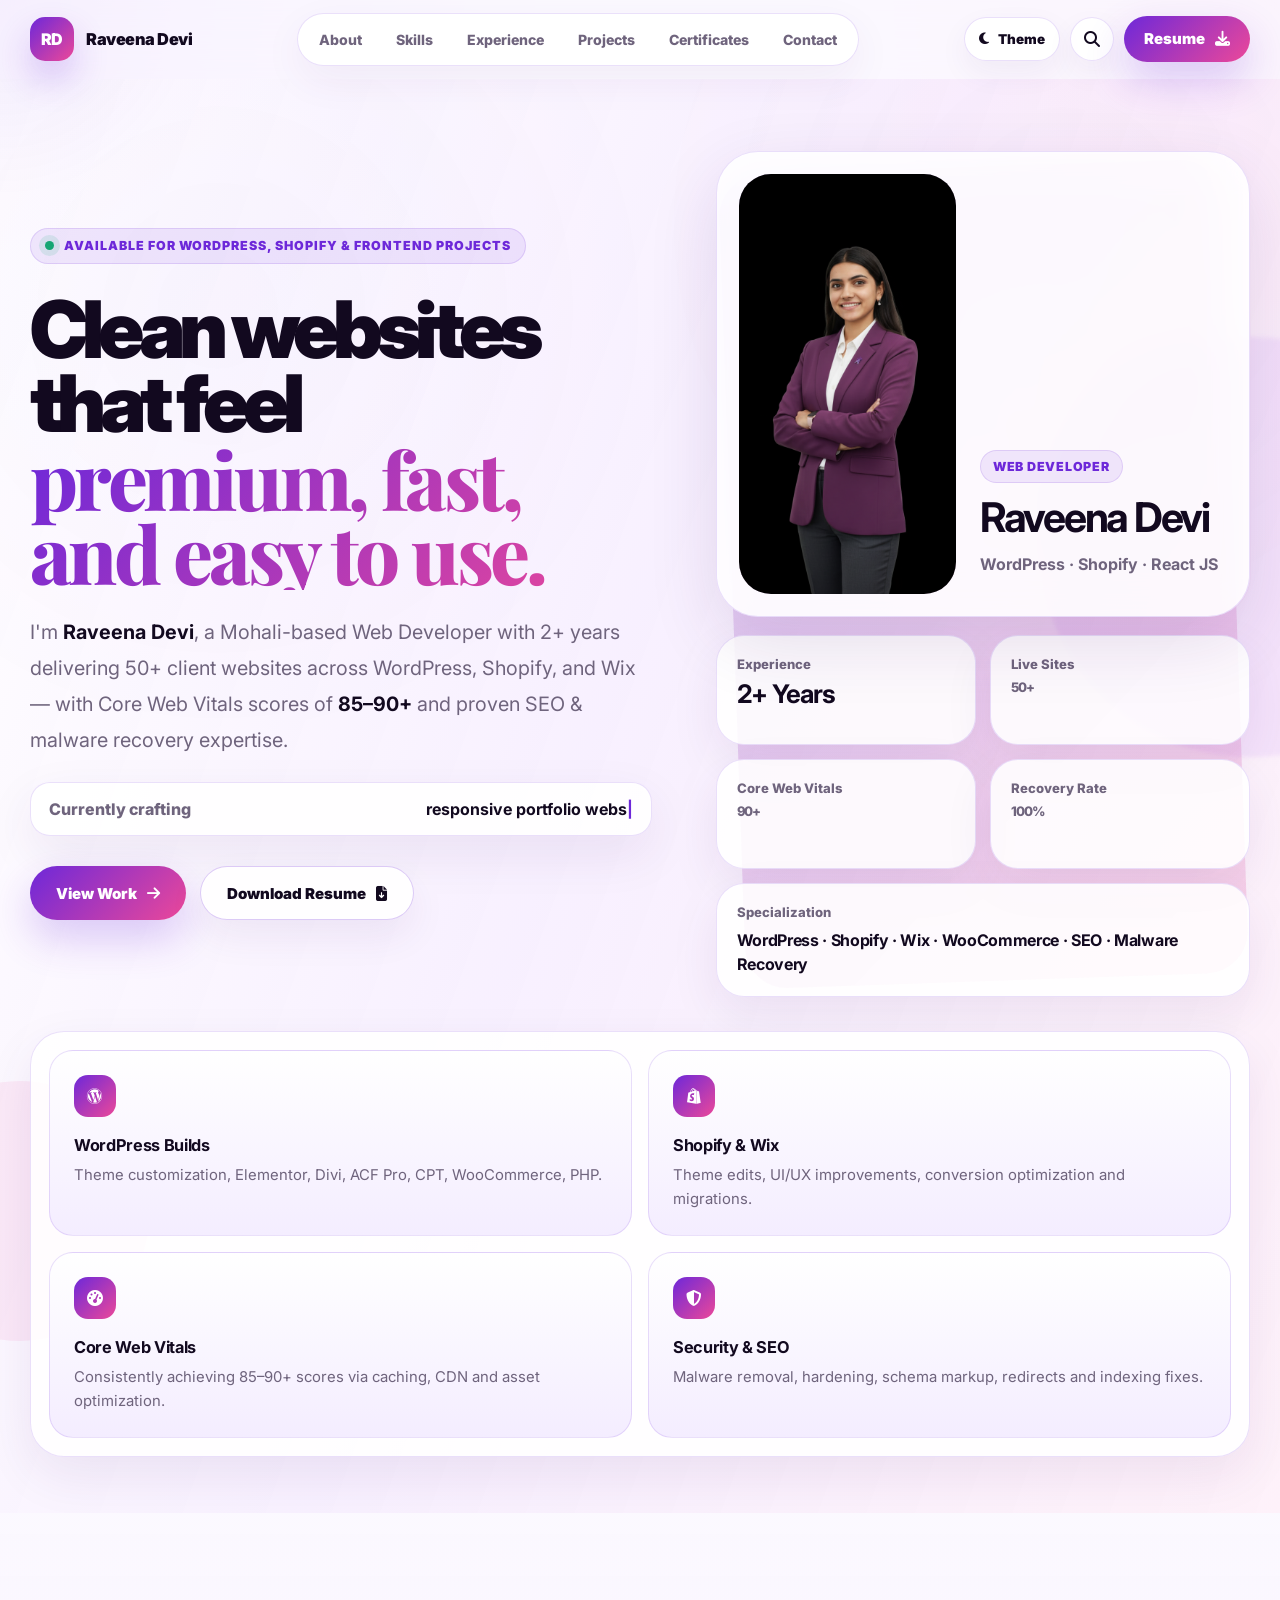
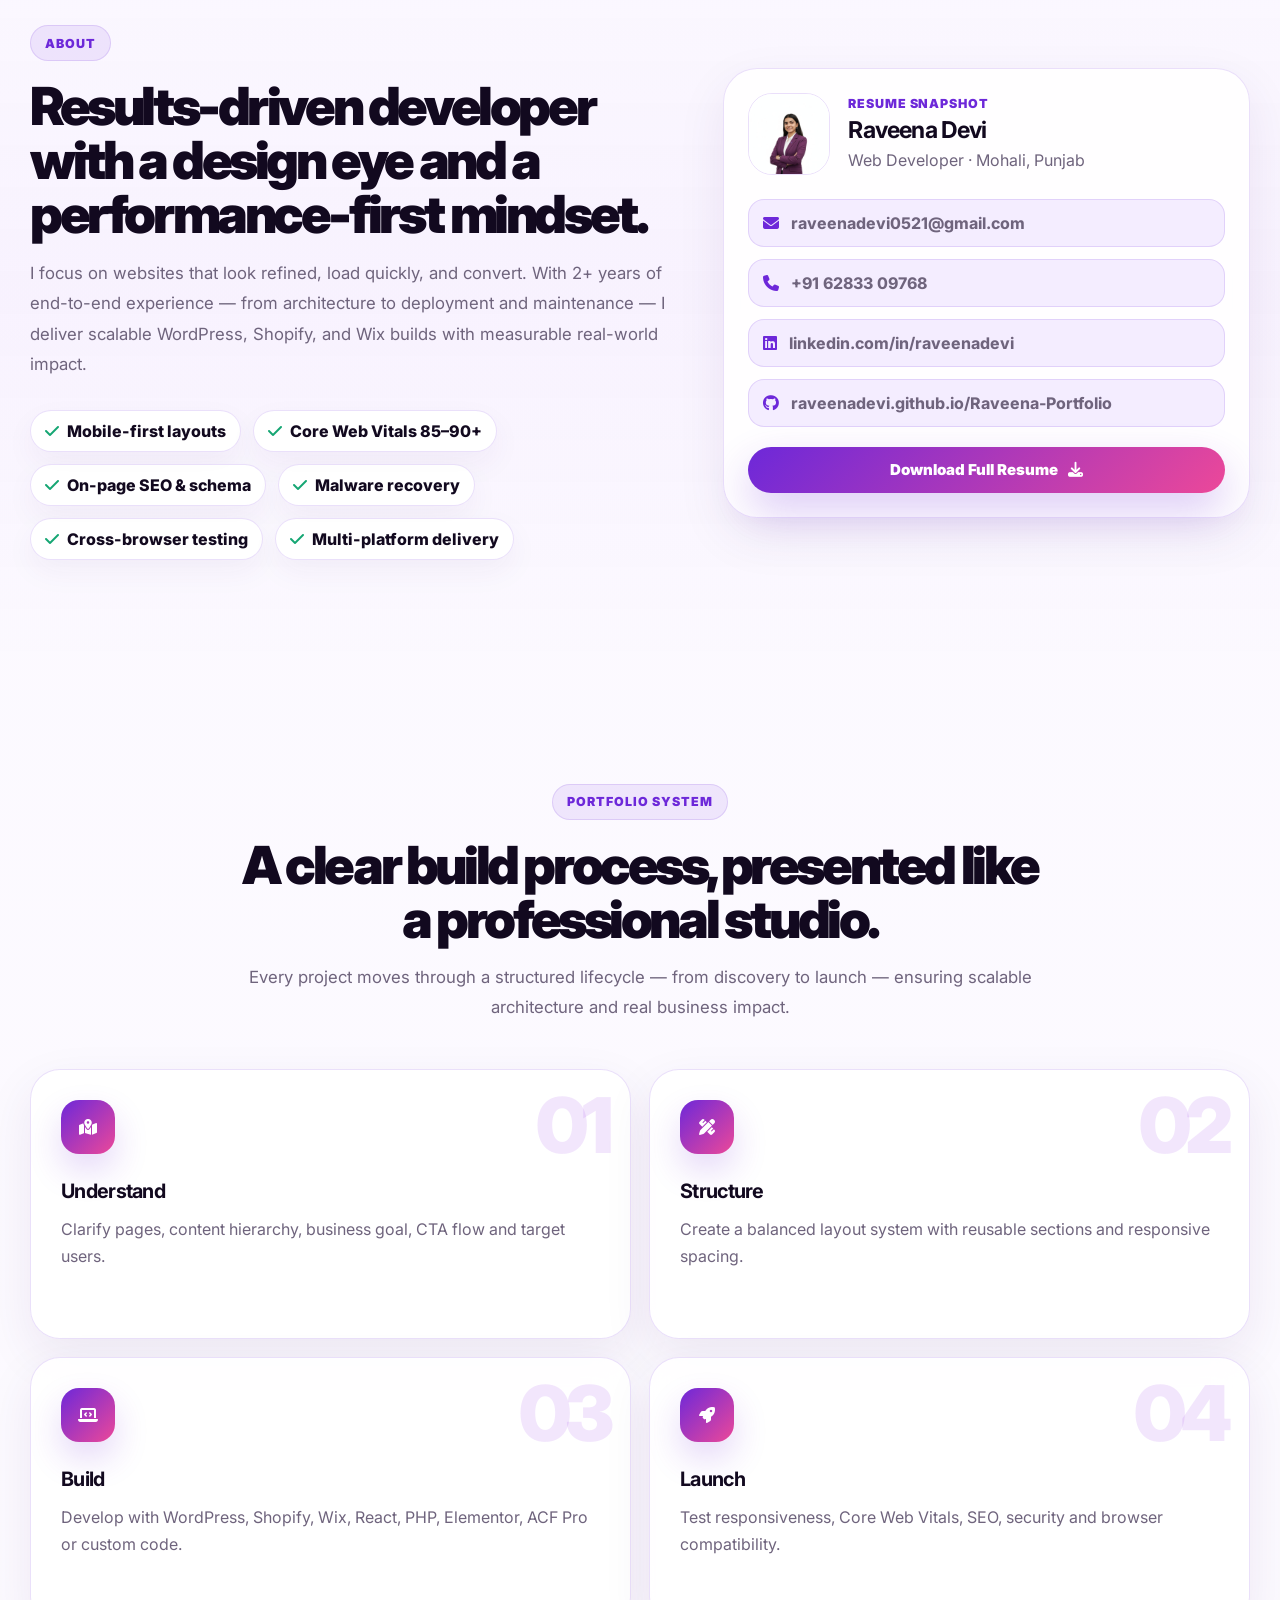
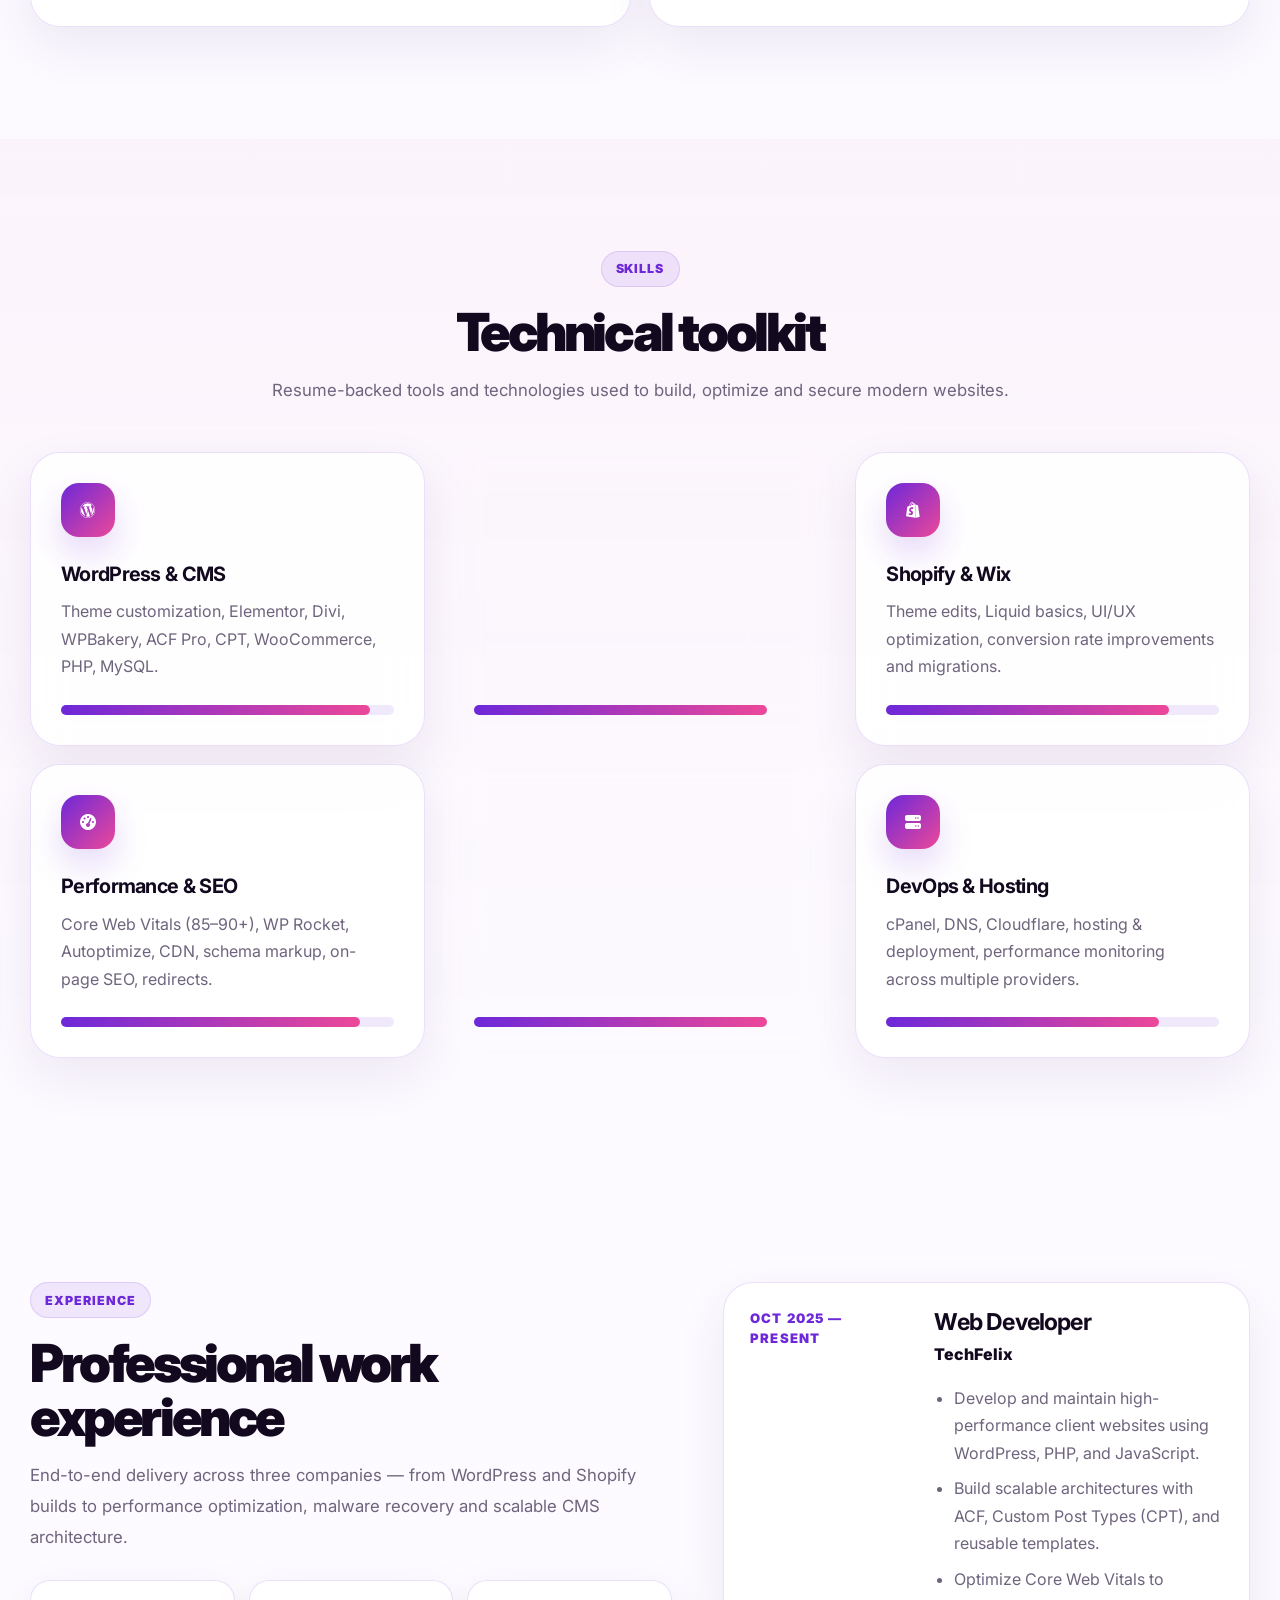
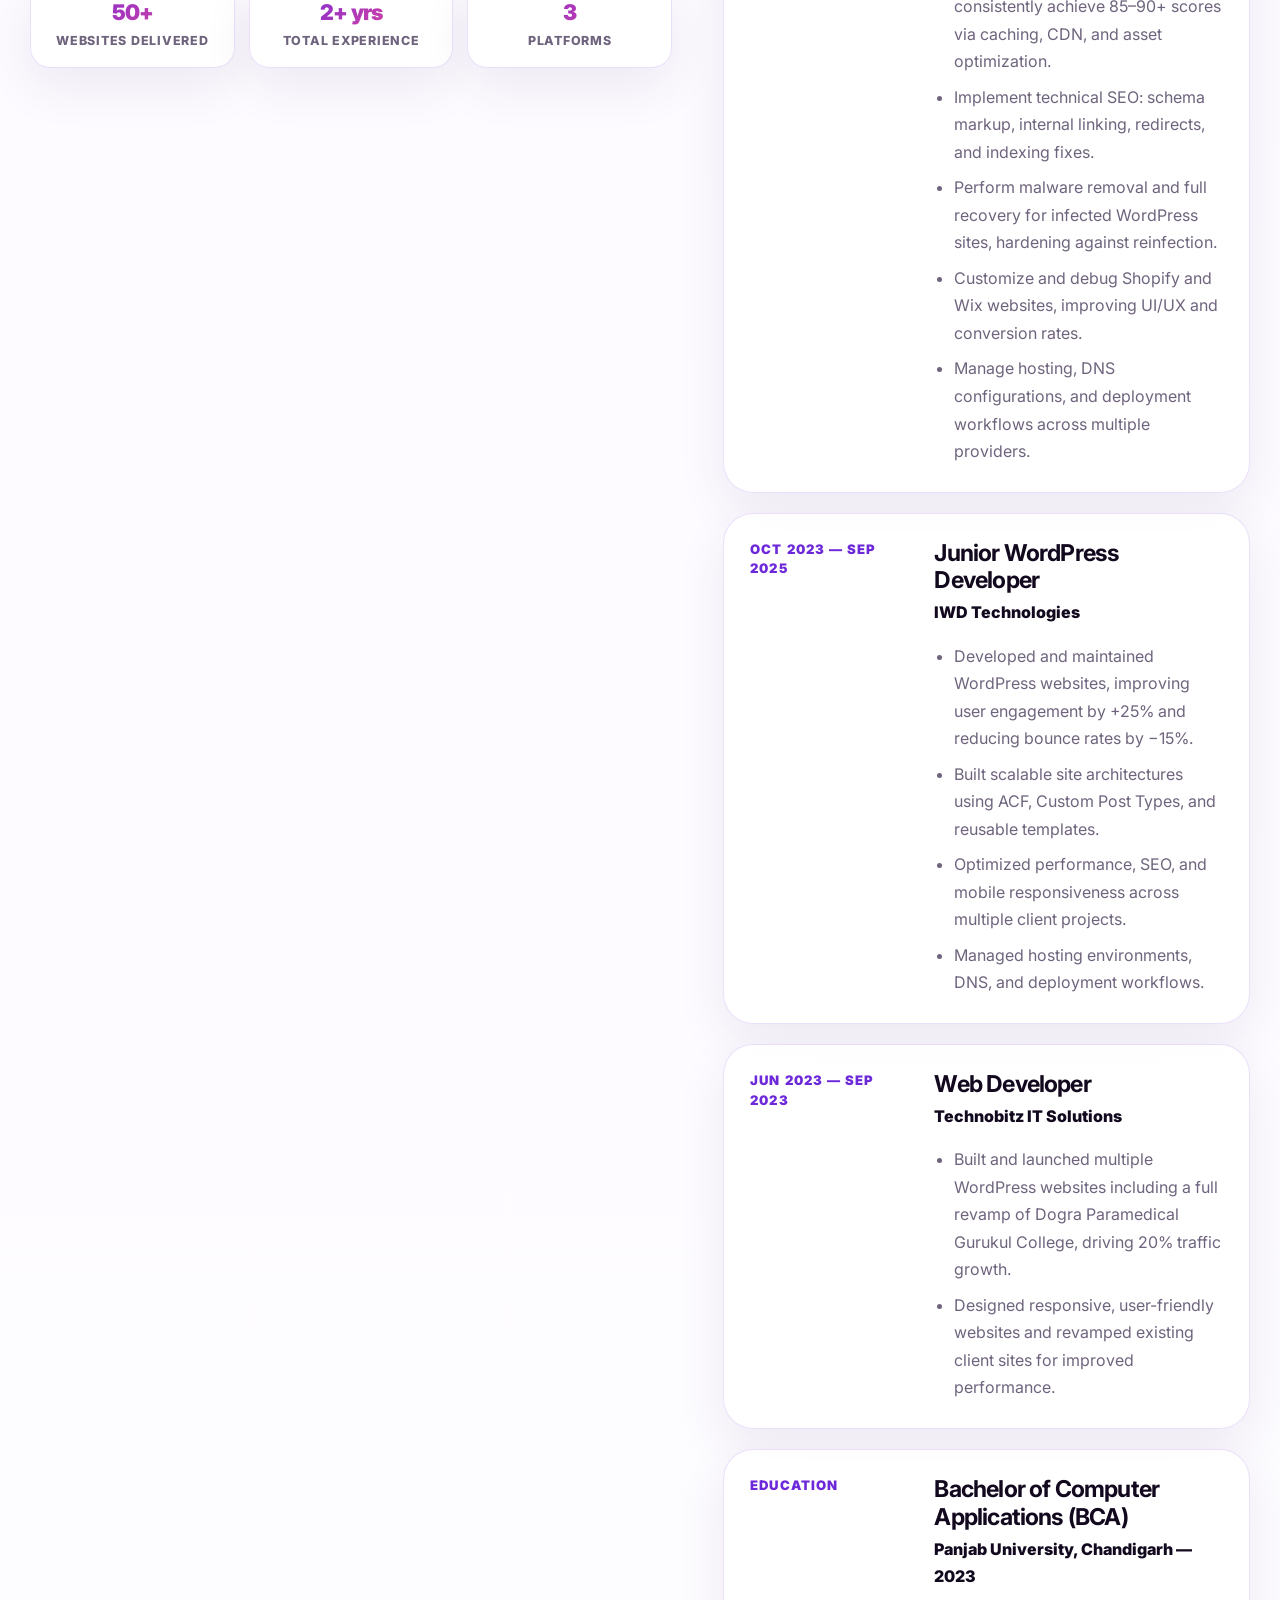
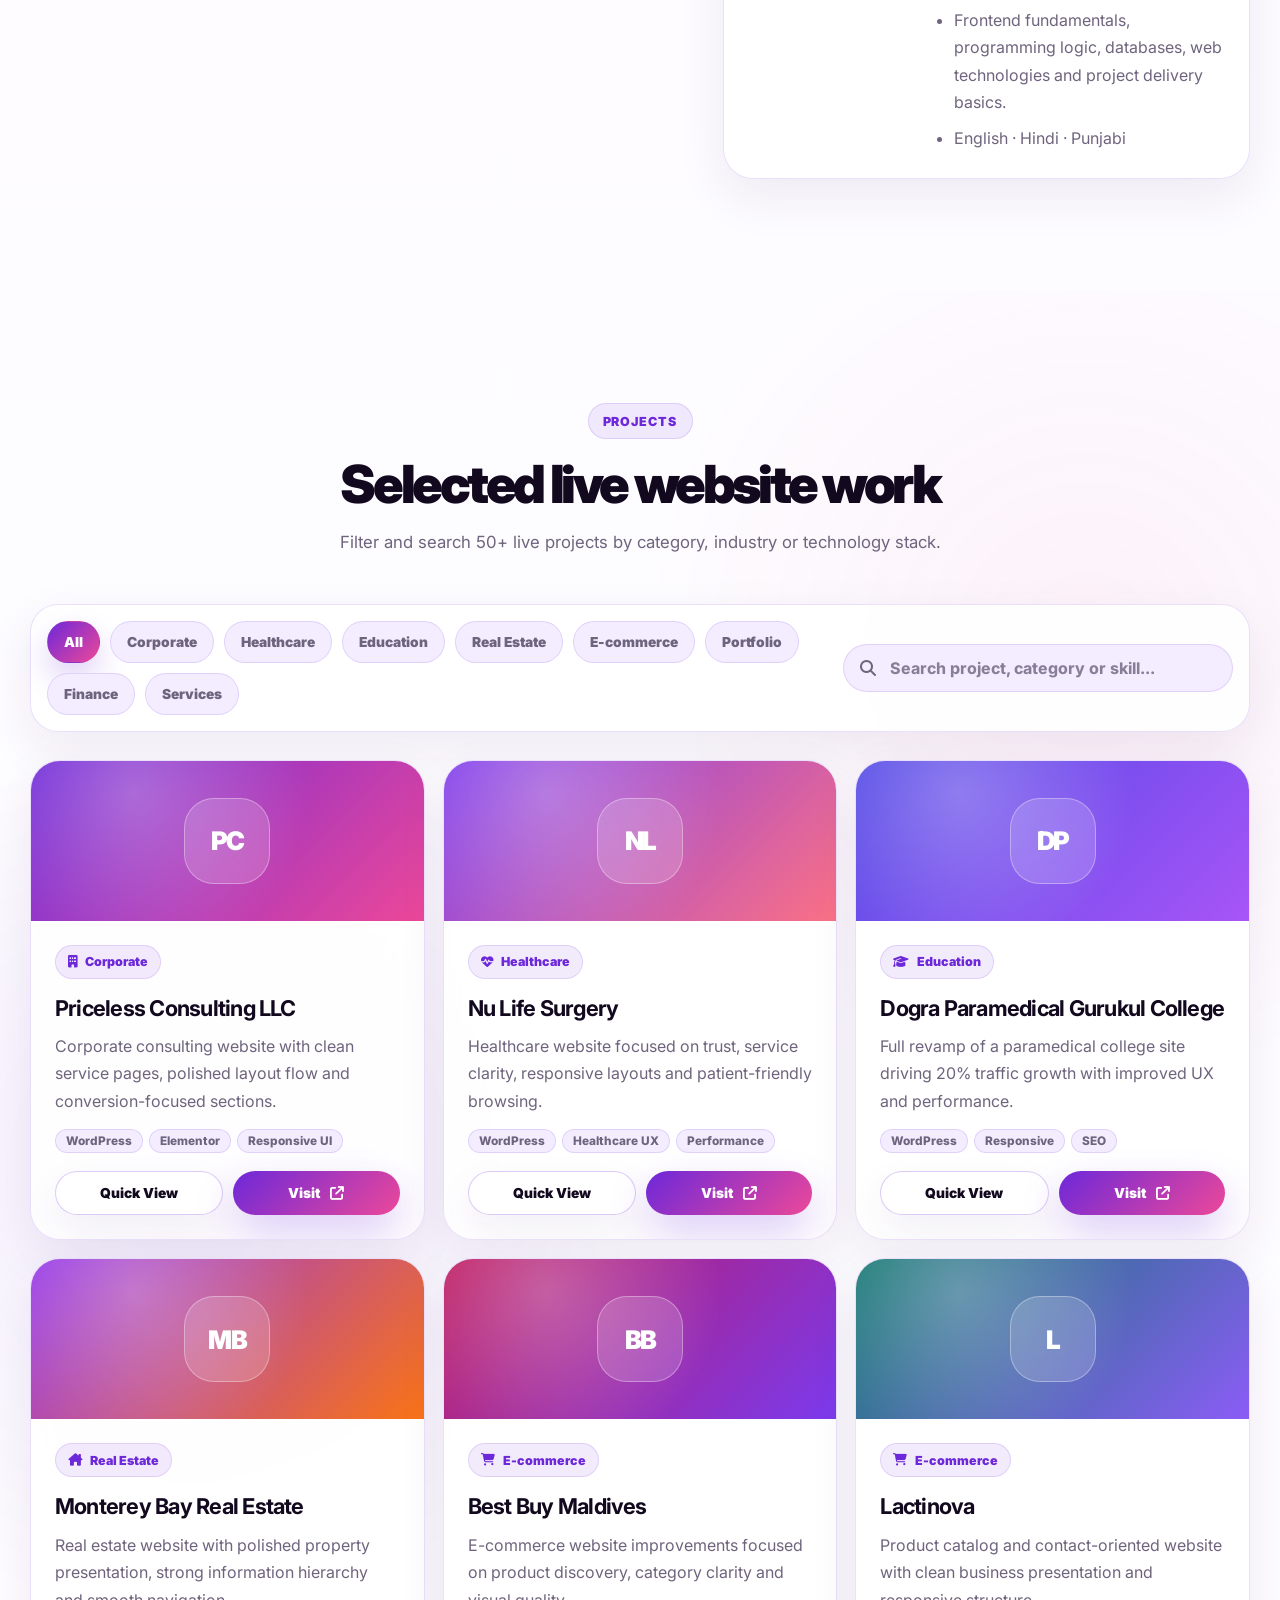
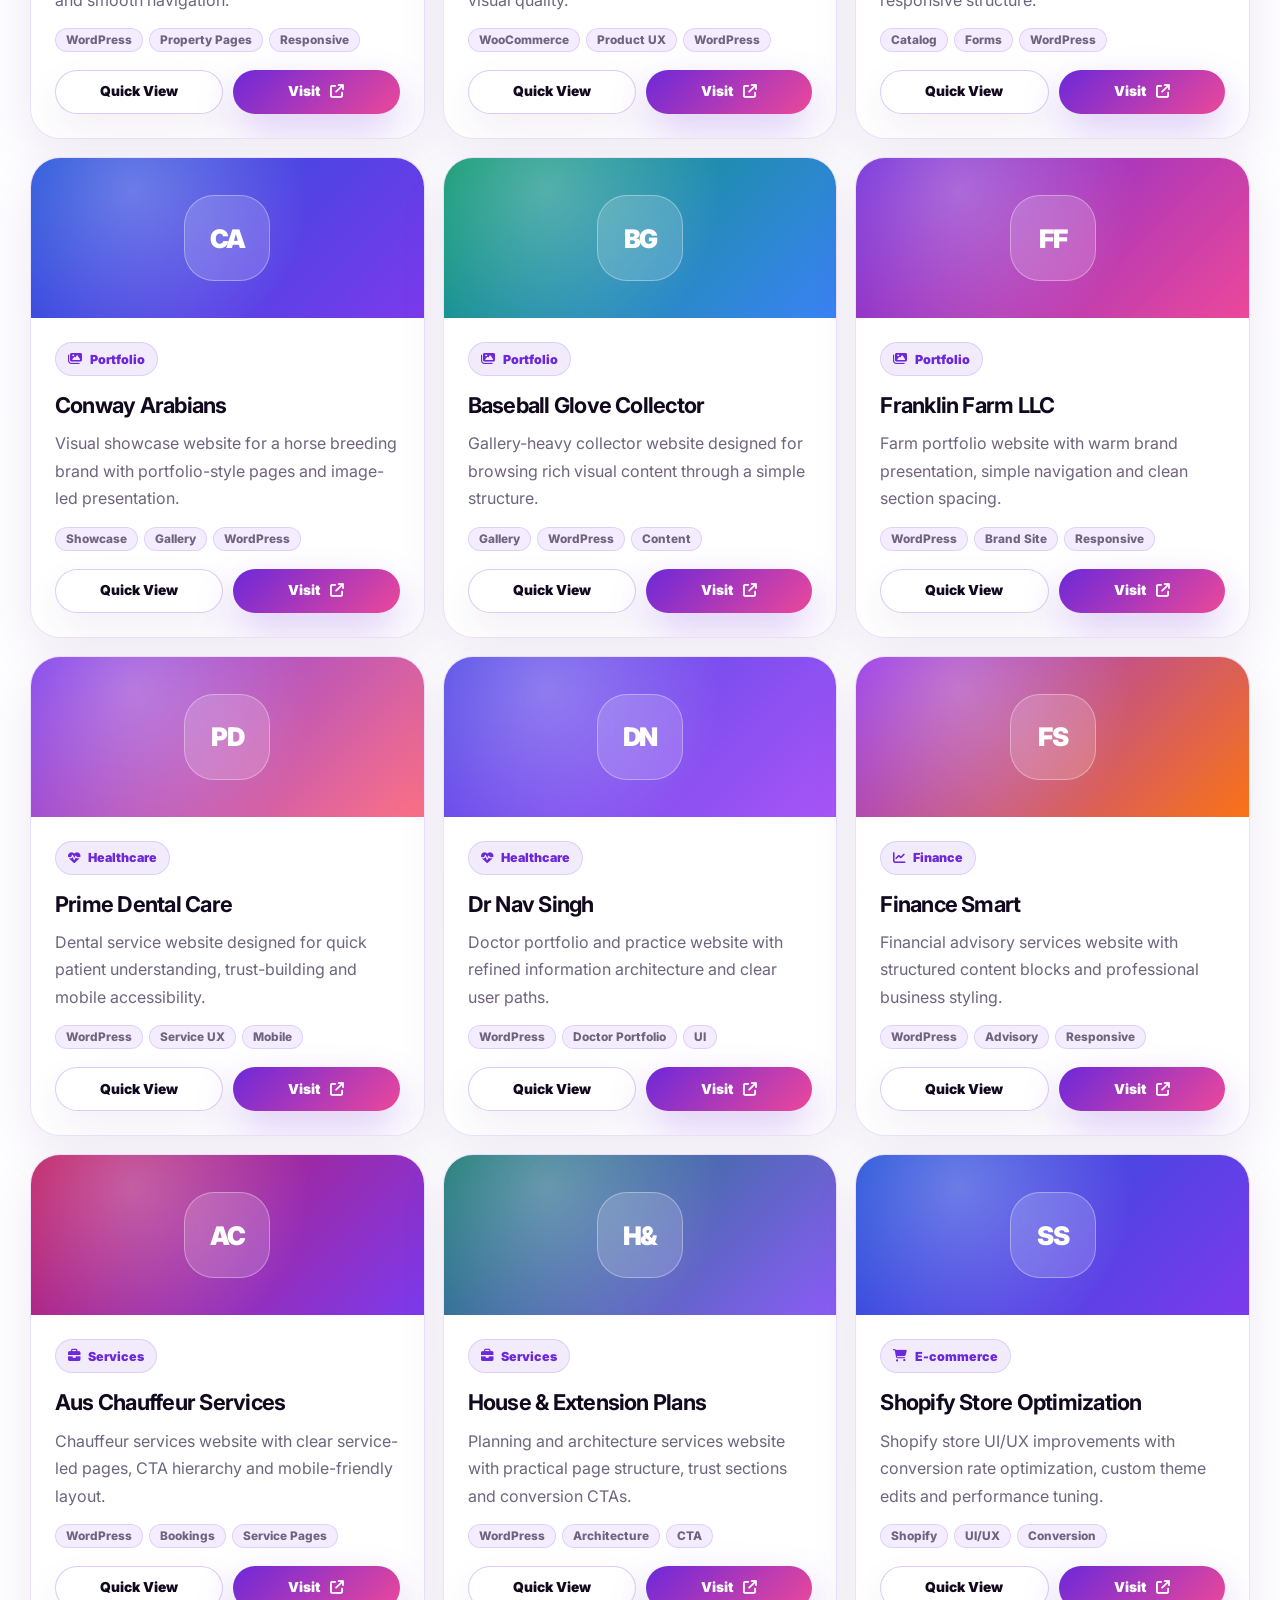
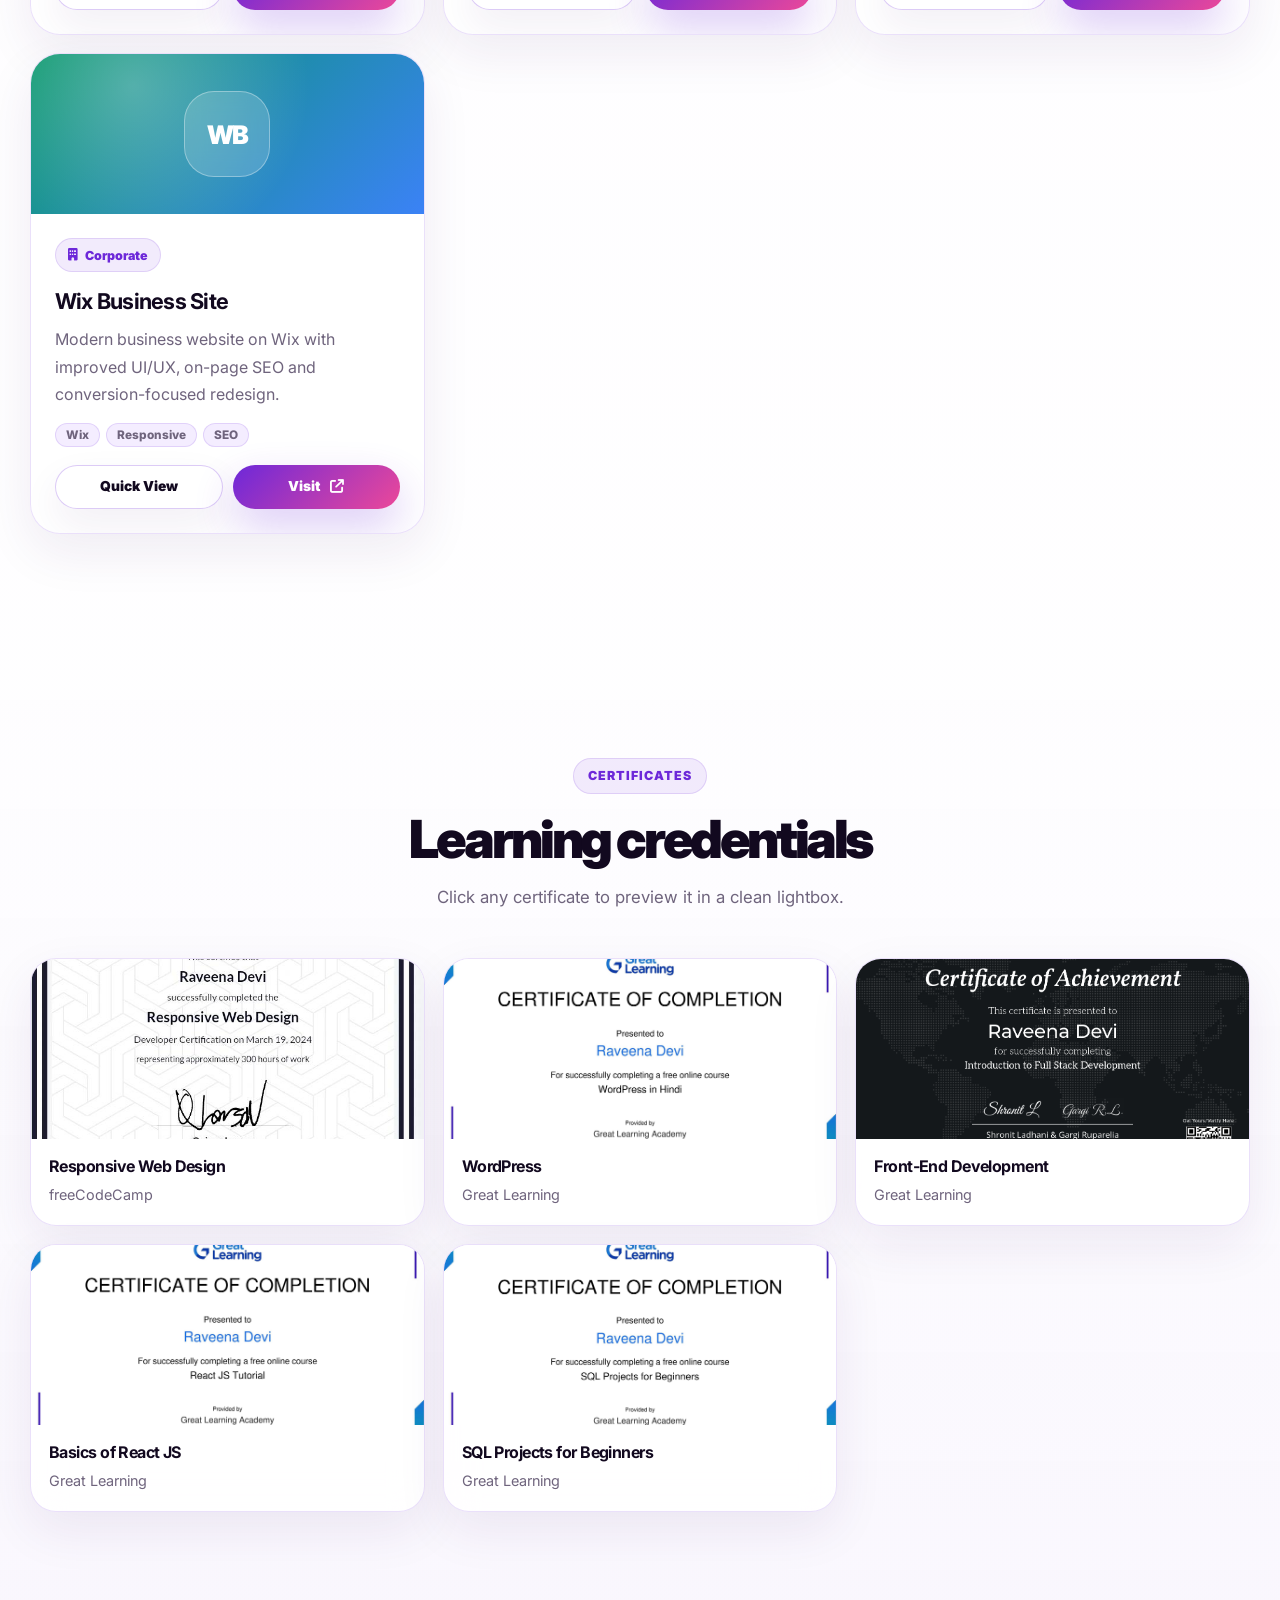
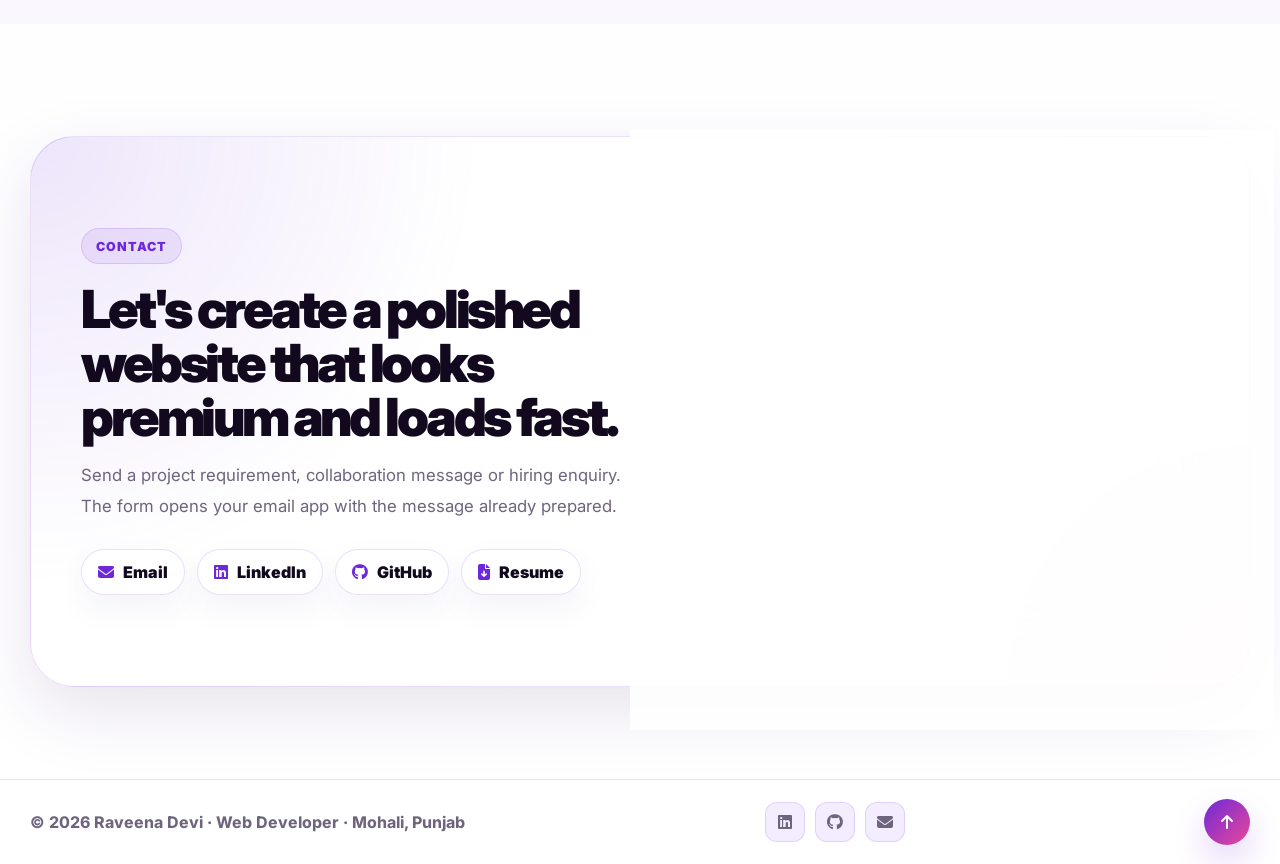
==== commit 3dfb5377: "Update index.html" ====
--- a/index.html
+++ b/index.html
@@ -420,18 +420,18 @@
               <img src="images/certificates/wordpress.jpg" alt="WordPress Certificate" />
               <div><h3>WordPress</h3><p>Great Learning</p></div>
             </article>
-            <!-- <article class="cert-card reveal" data-title="Front-End Development">
-              <img src="images/certificates/full-stack-development.png" alt="Front-End Development Certificate" />
+            <article class="cert-card reveal" data-title="Front-End Development">
+              <img src="images/certificates/full stack development.png" alt="Front-End Development Certificate" />
               <div><h3>Front-End Development</h3><p>Great Learning</p></div>
             </article>
             <article class="cert-card reveal" data-title="React JS Basics">
-              <img src="images/certificates/react-js-certificate.jpg" alt="React JS Certificate" />
+              <img src="images/certificates/Raveena_Devi react js tutorial certificate.jpg" alt="React JS Certificate" />
               <div><h3>Basics of React JS</h3><p>Great Learning</p></div>
             </article>
             <article class="cert-card reveal" data-title="SQL Projects">
-              <img src="images/certificates/sql-certificate.jpg" alt="SQL Certificate" />
+              <img src="images/certificates/sql certificate.jpg" alt="SQL Certificate" />
               <div><h3>SQL Projects for Beginners</h3><p>Great Learning</p></div>
-            </article> -->
+            </article> 
           </div>
         </div>
       </section>
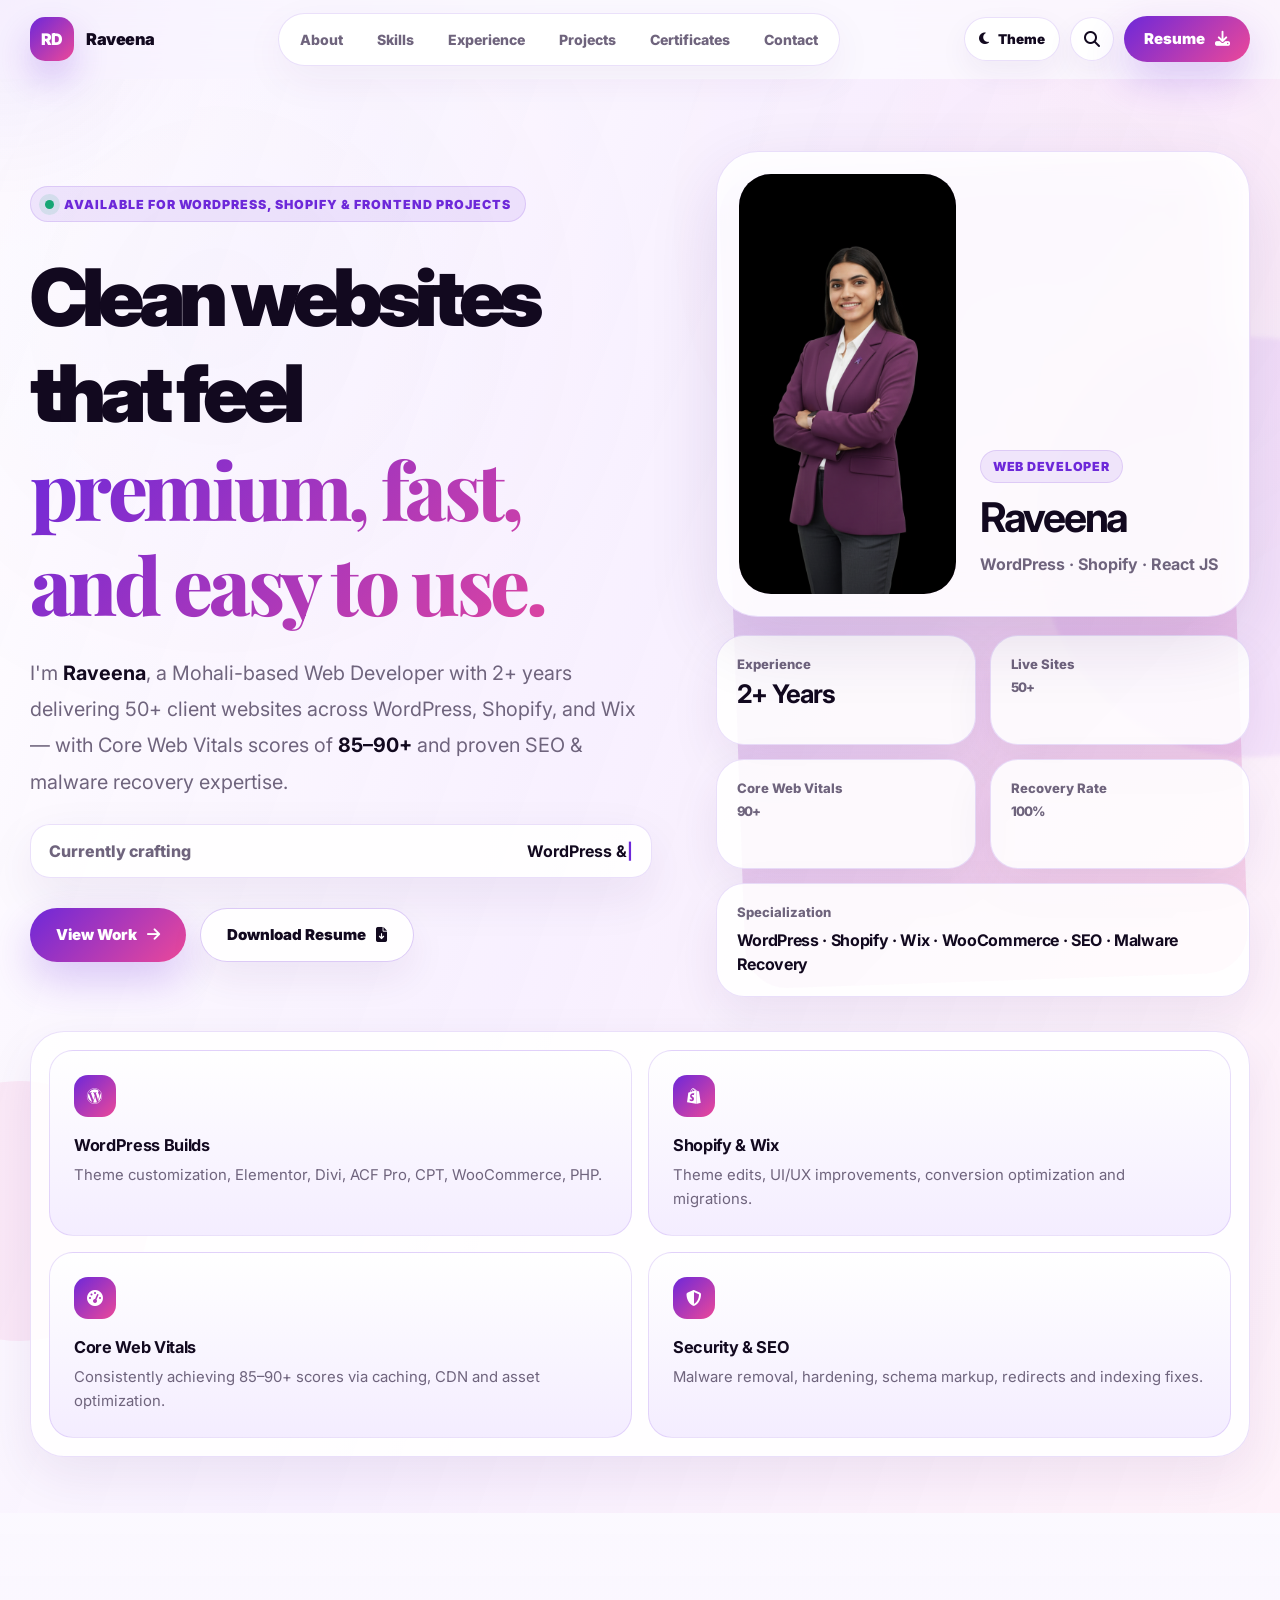
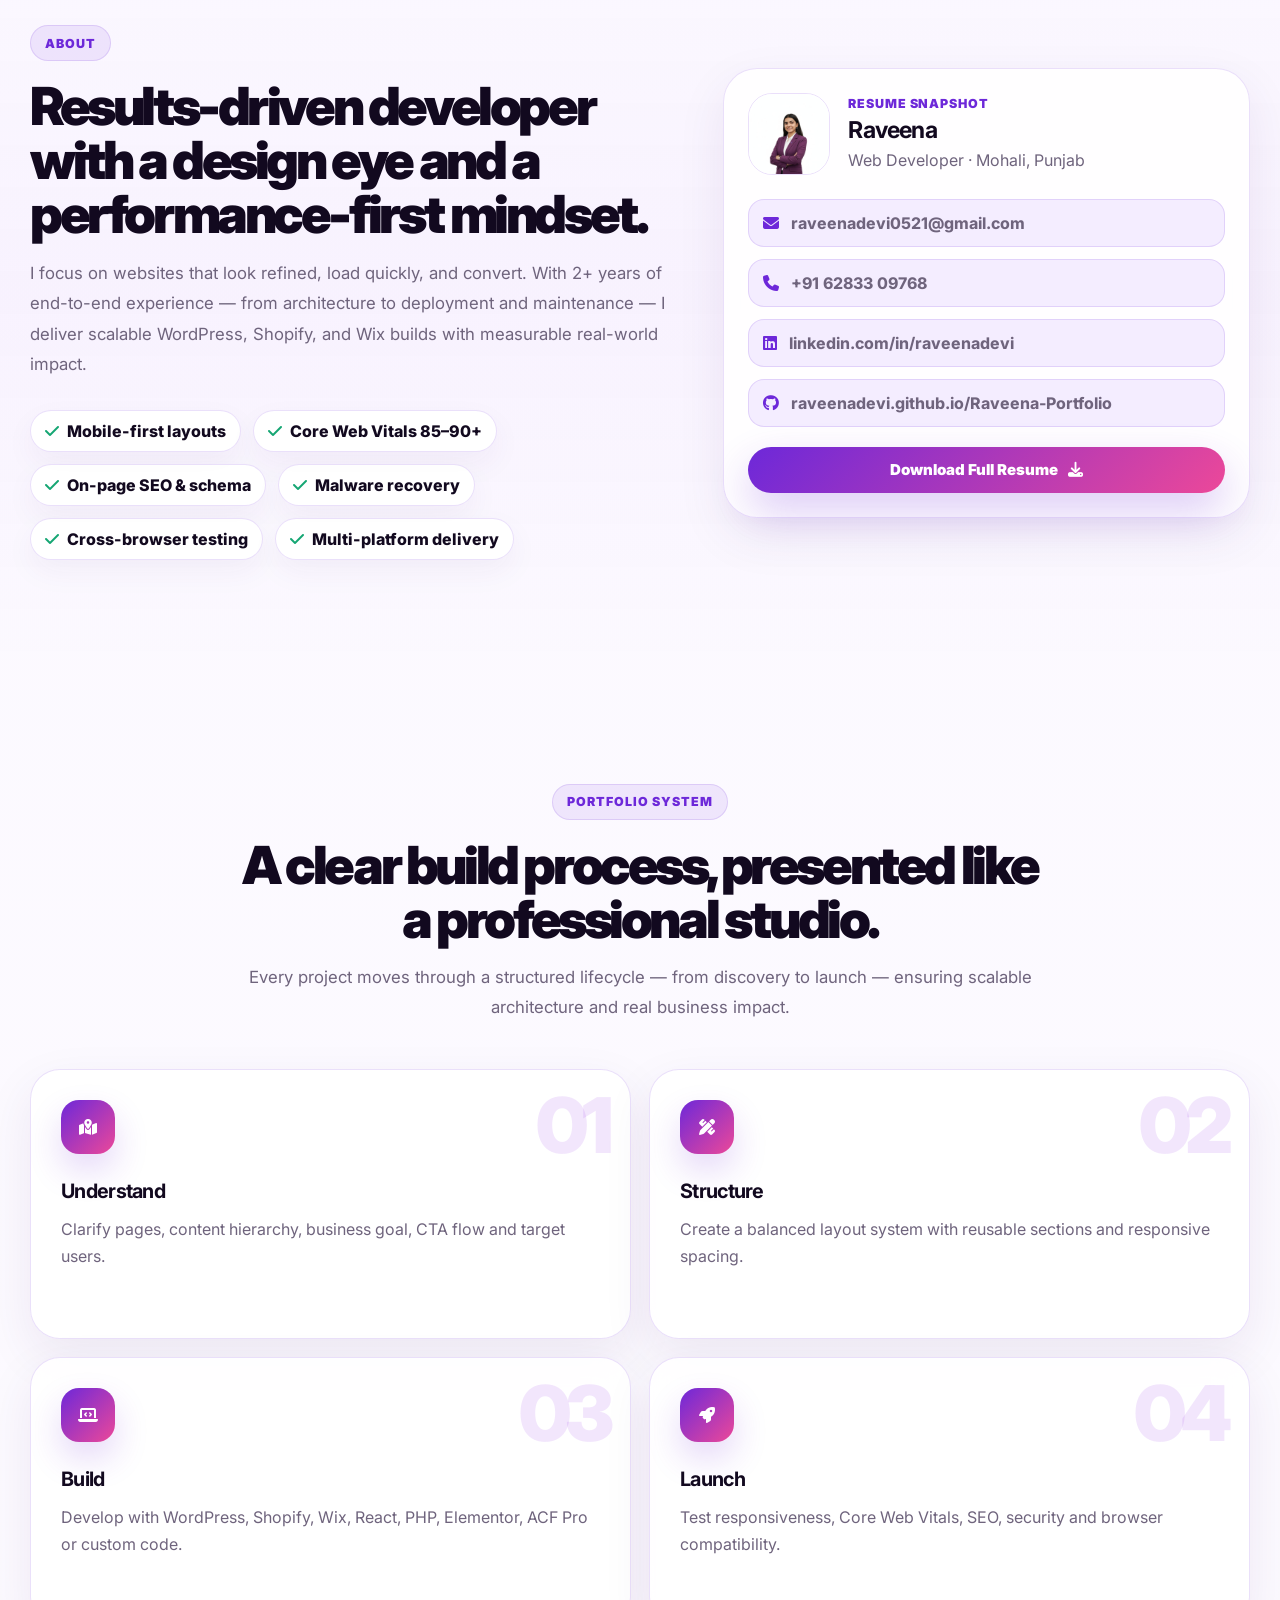
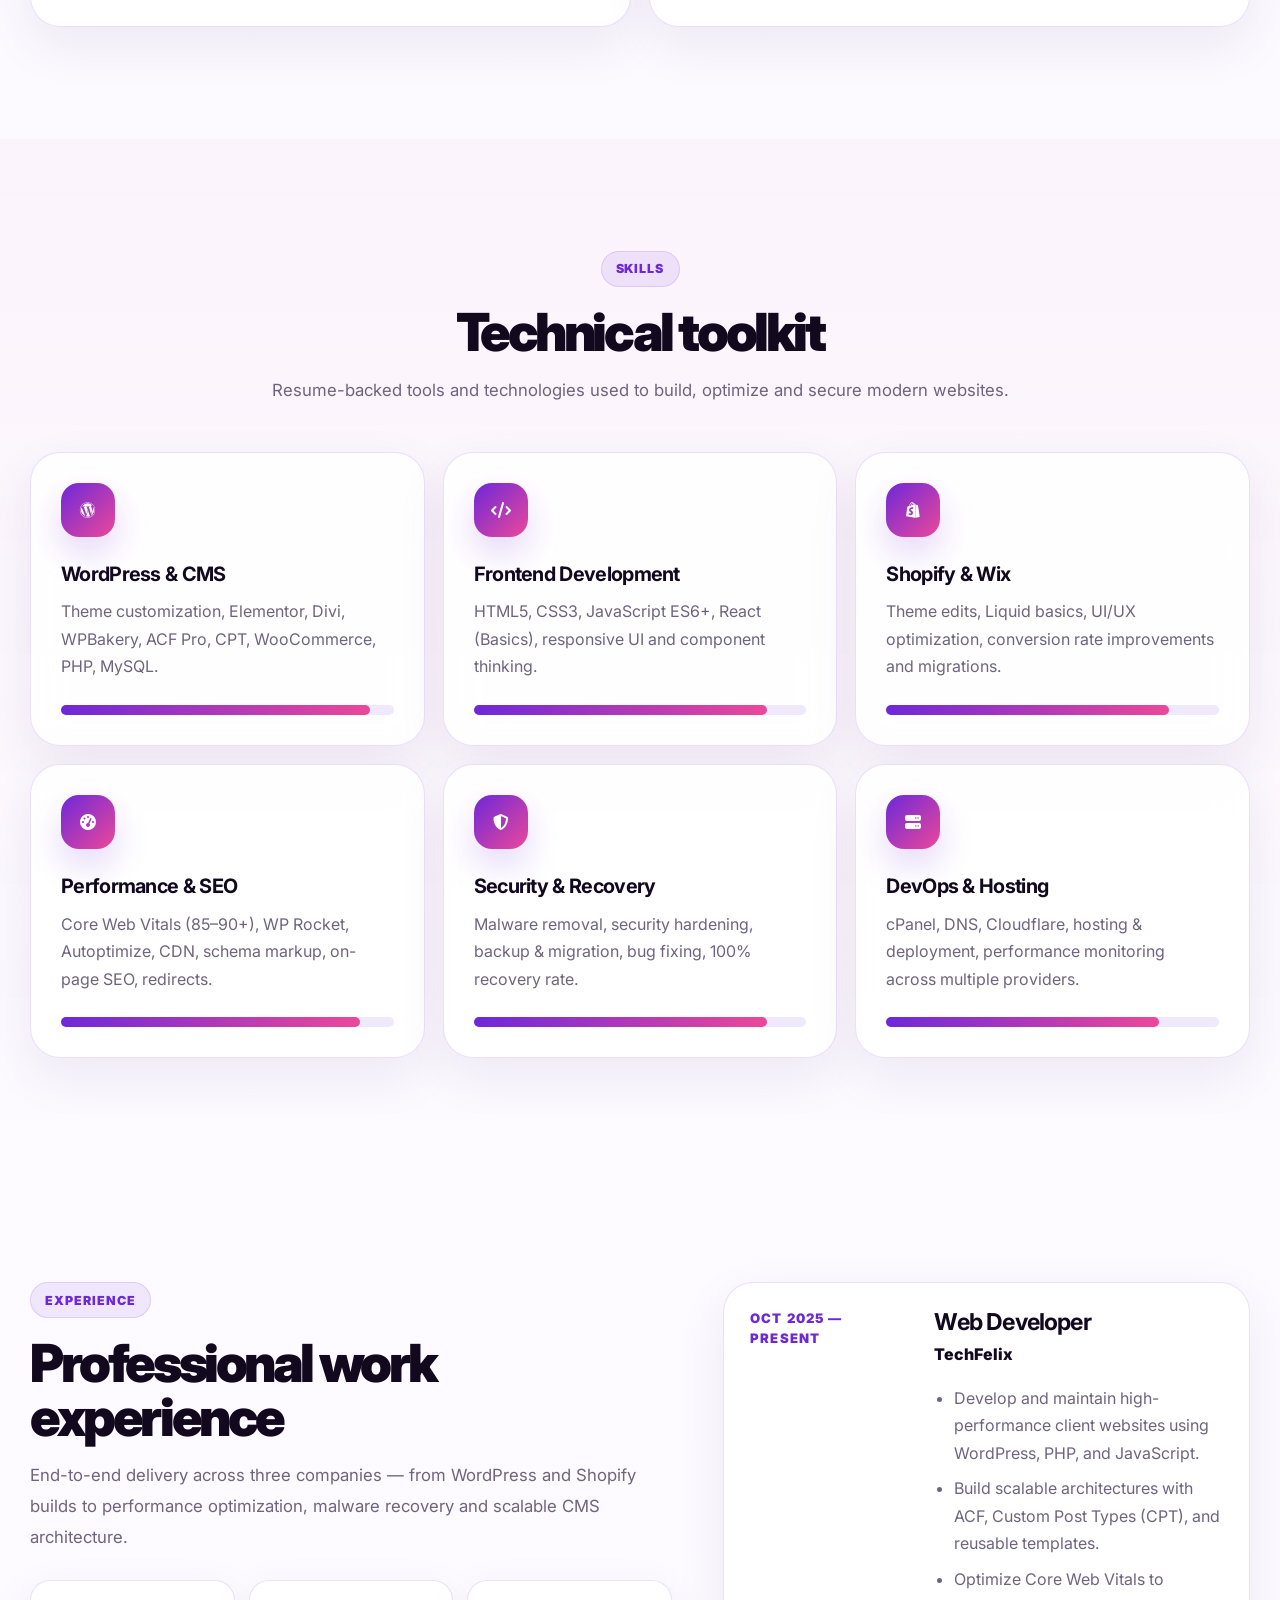
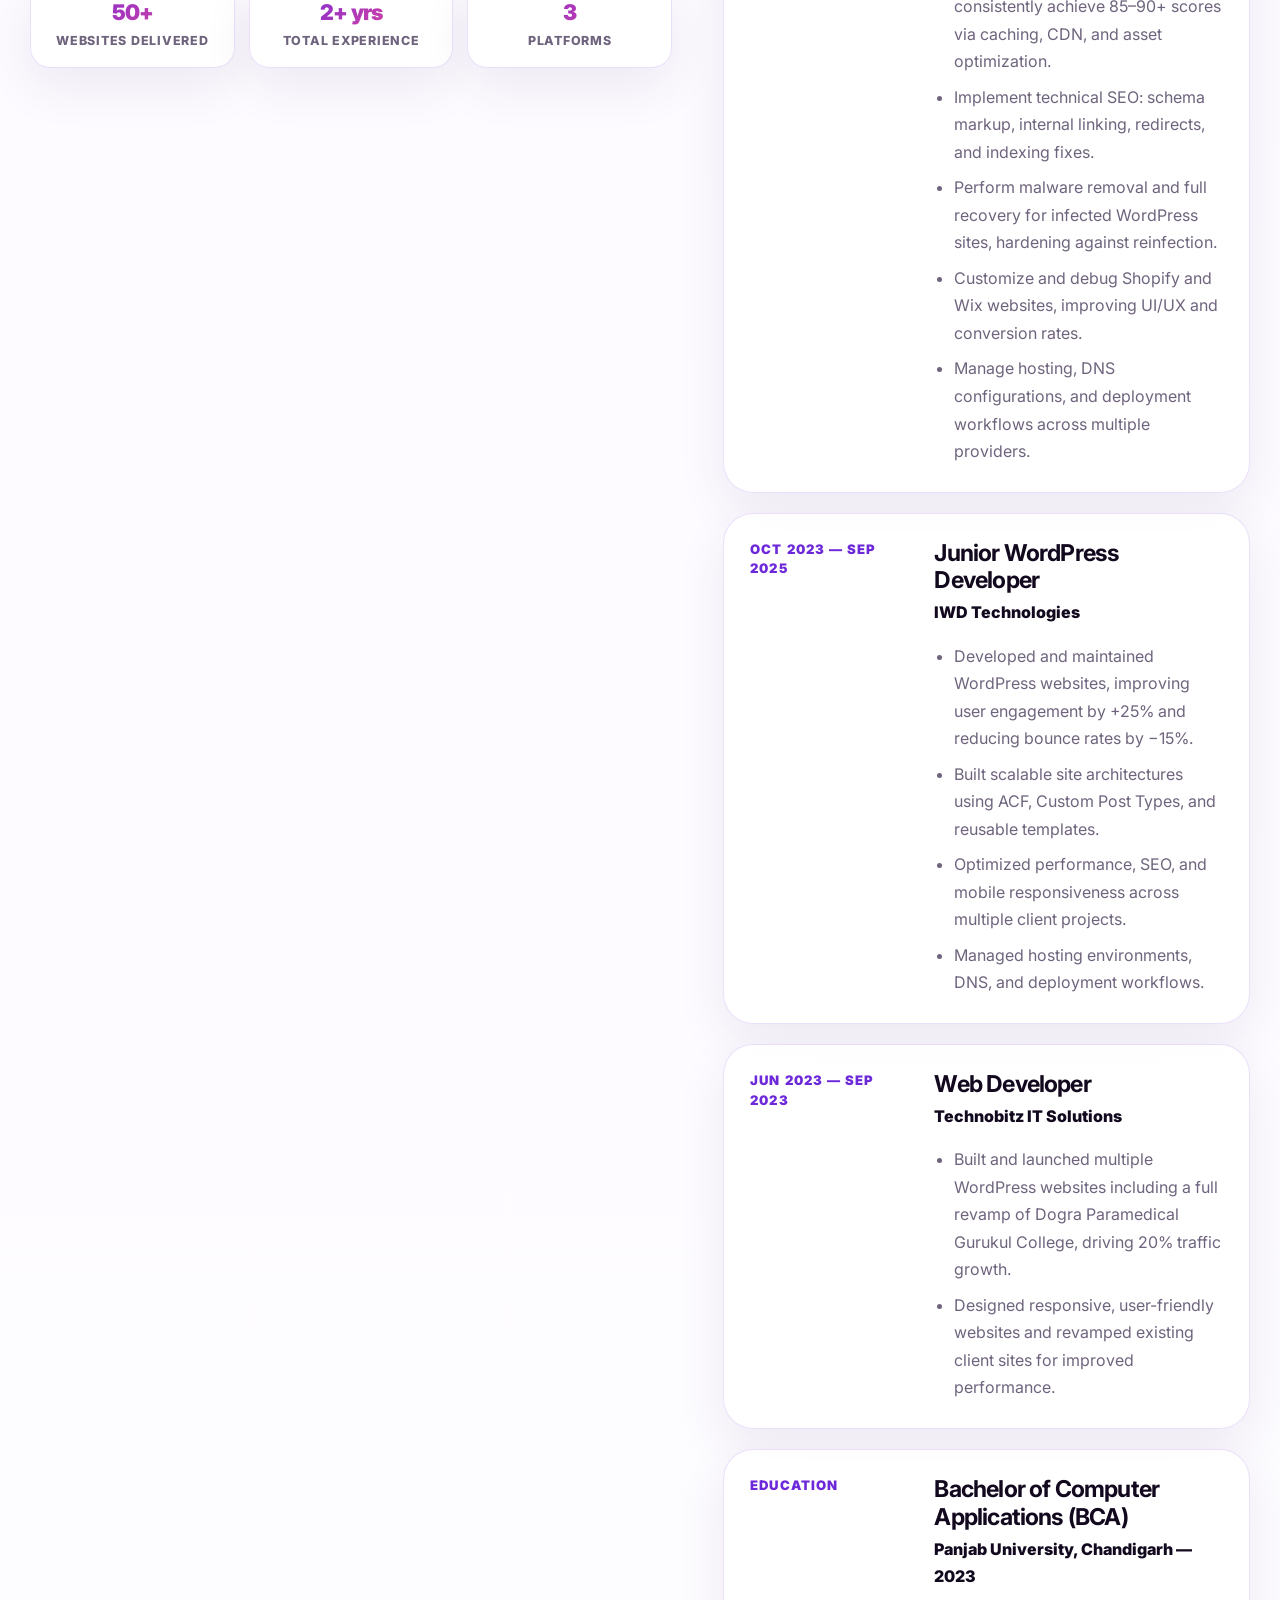
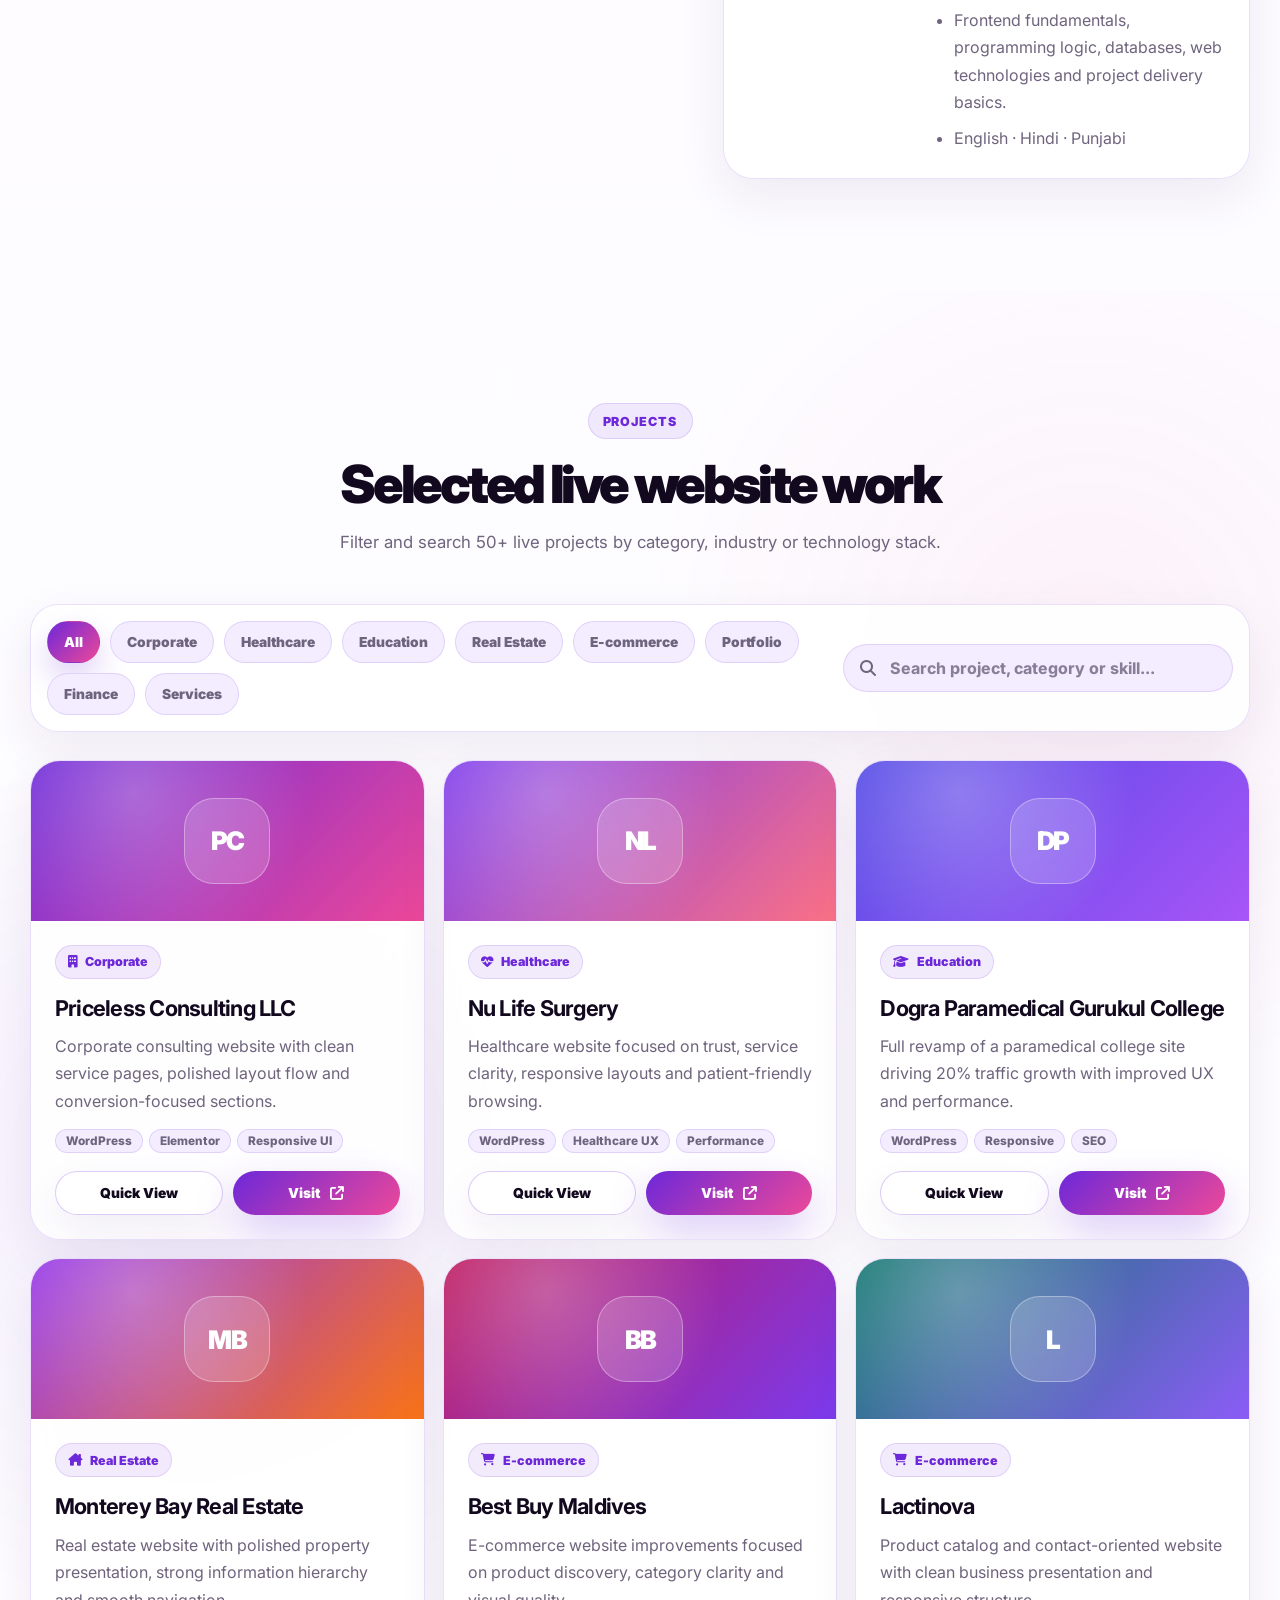
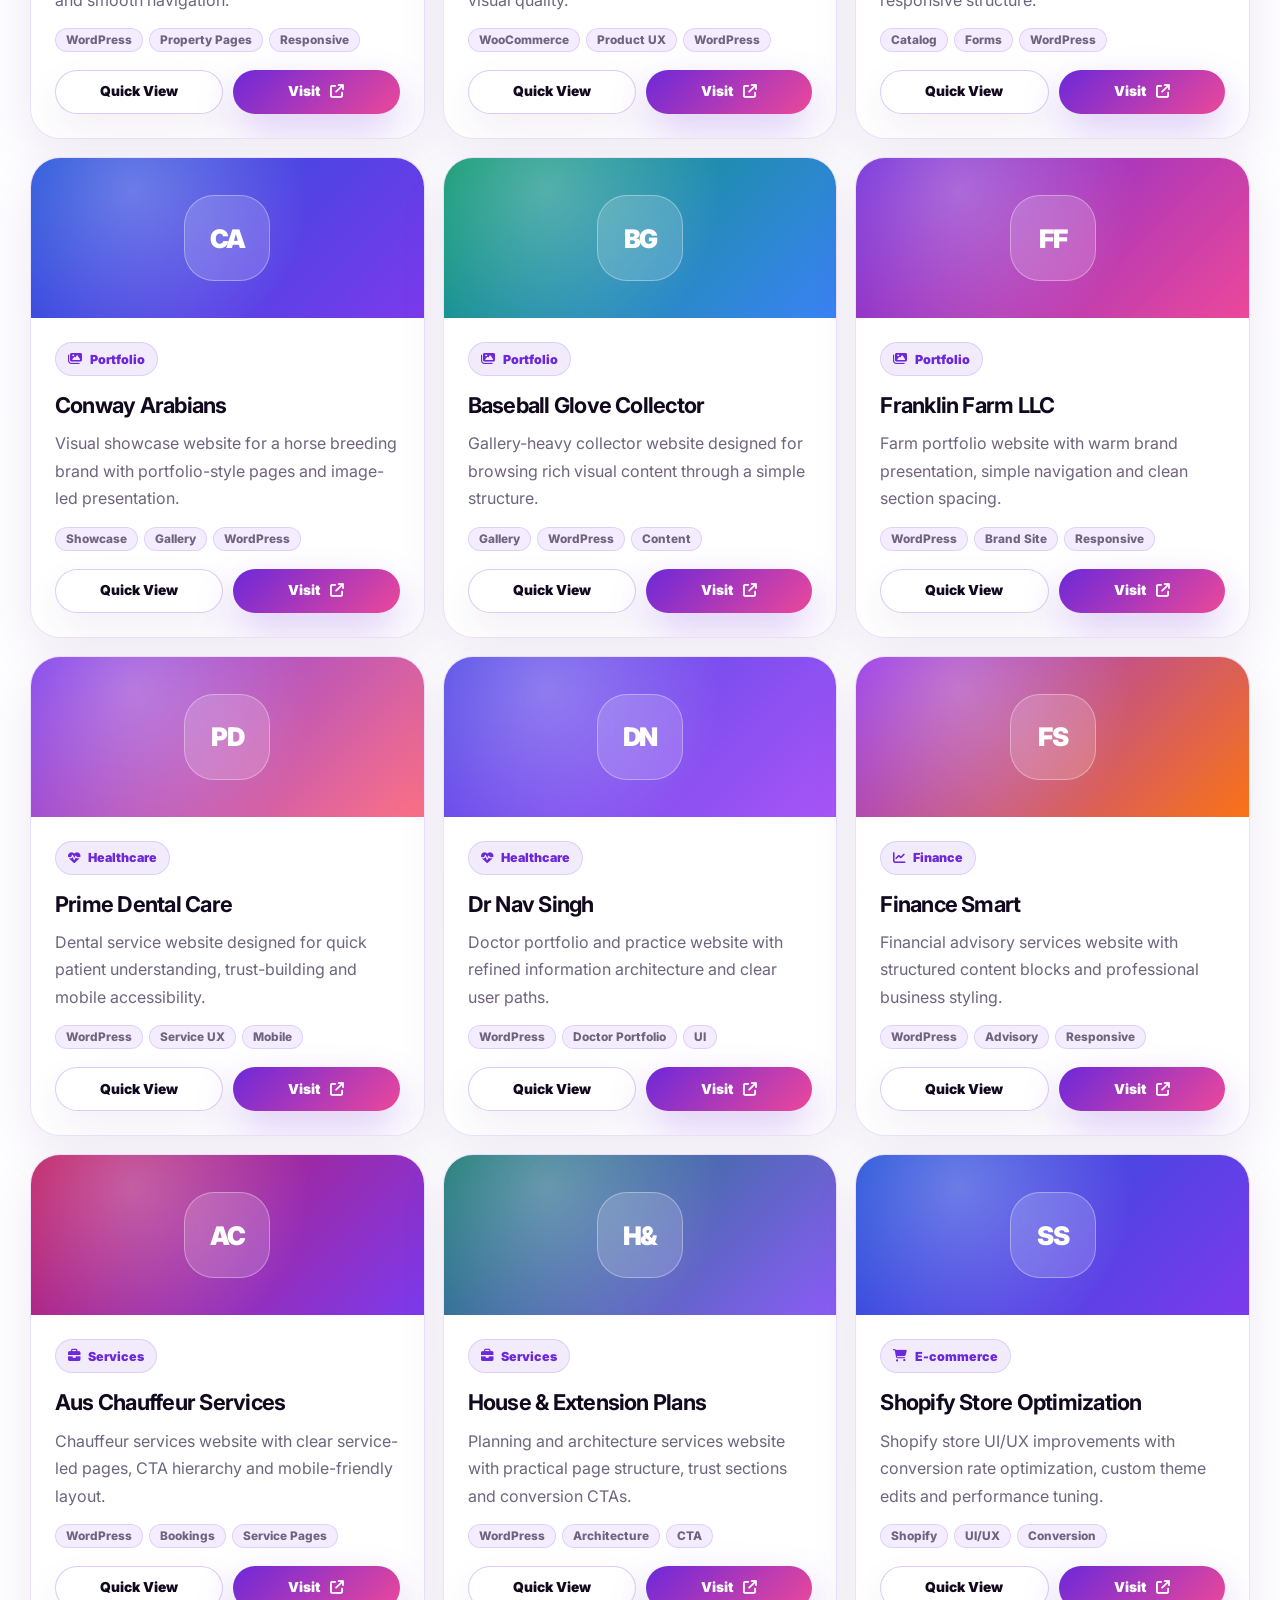
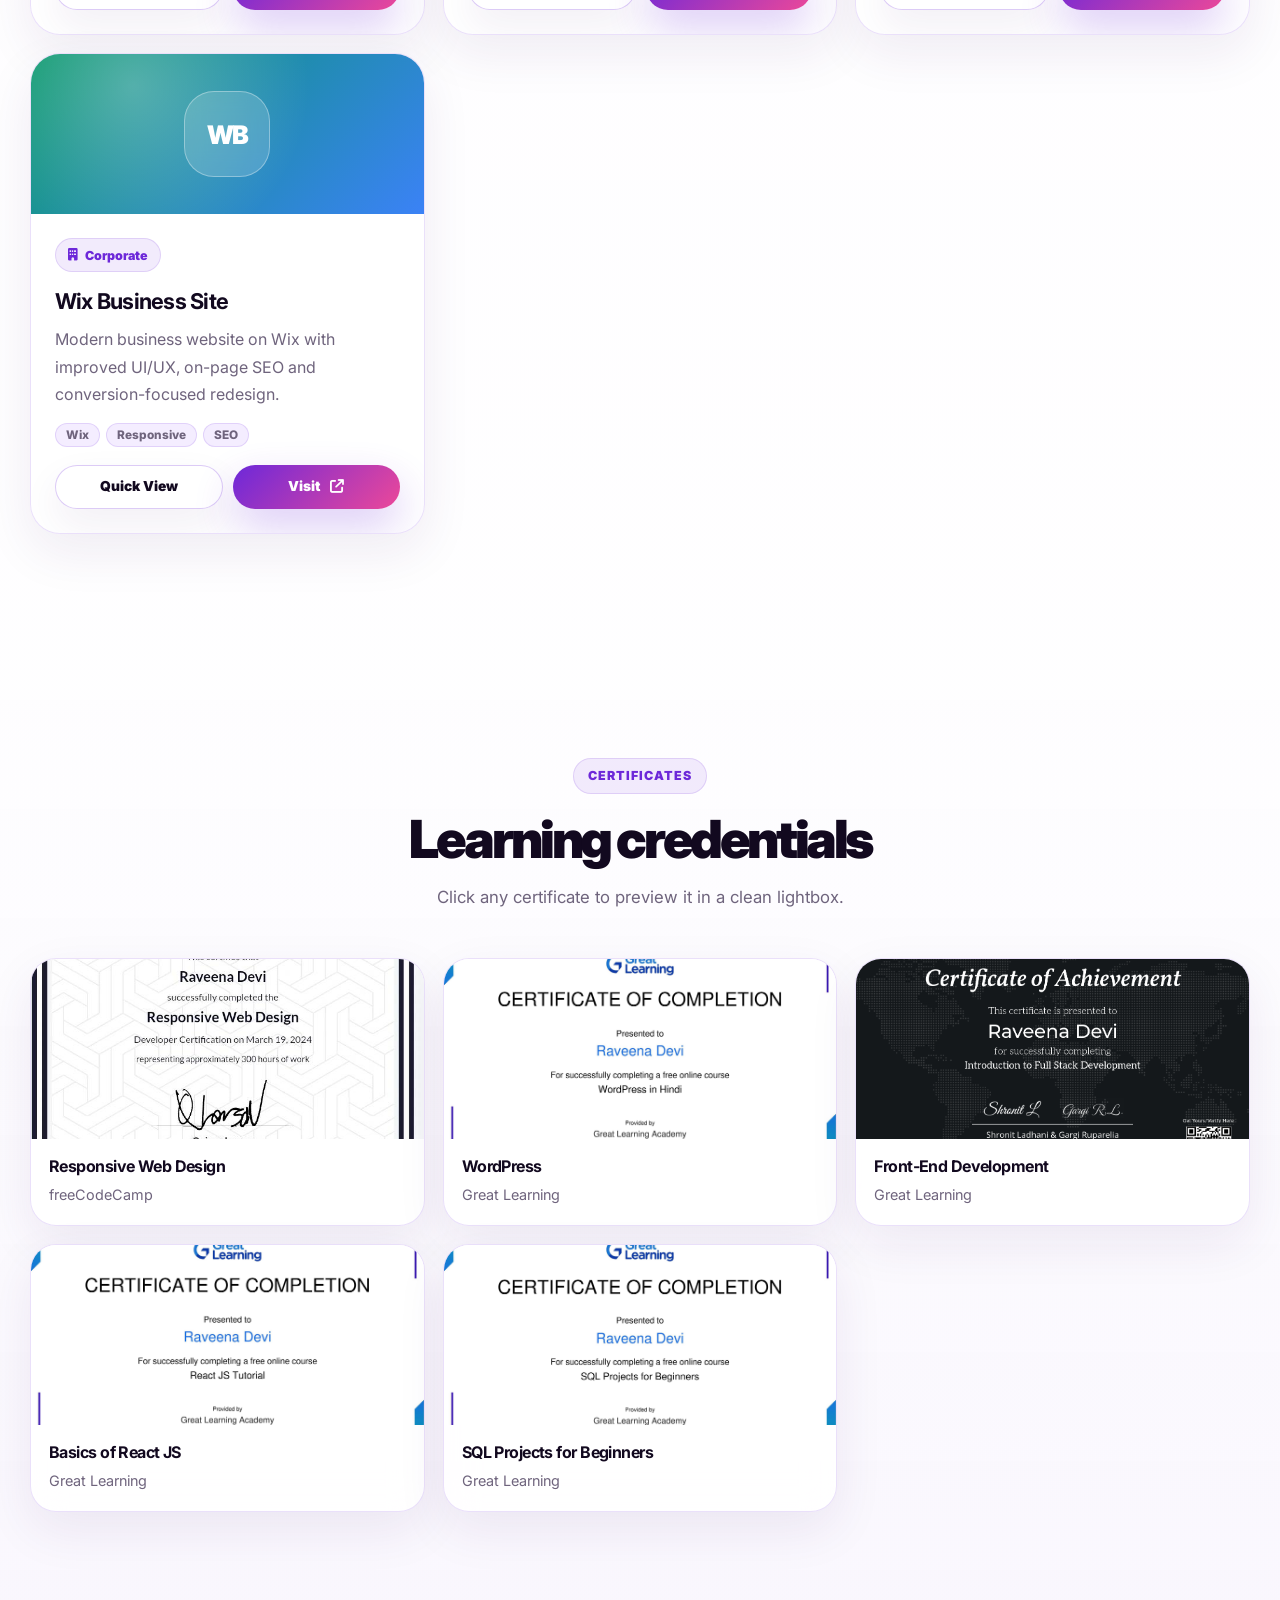
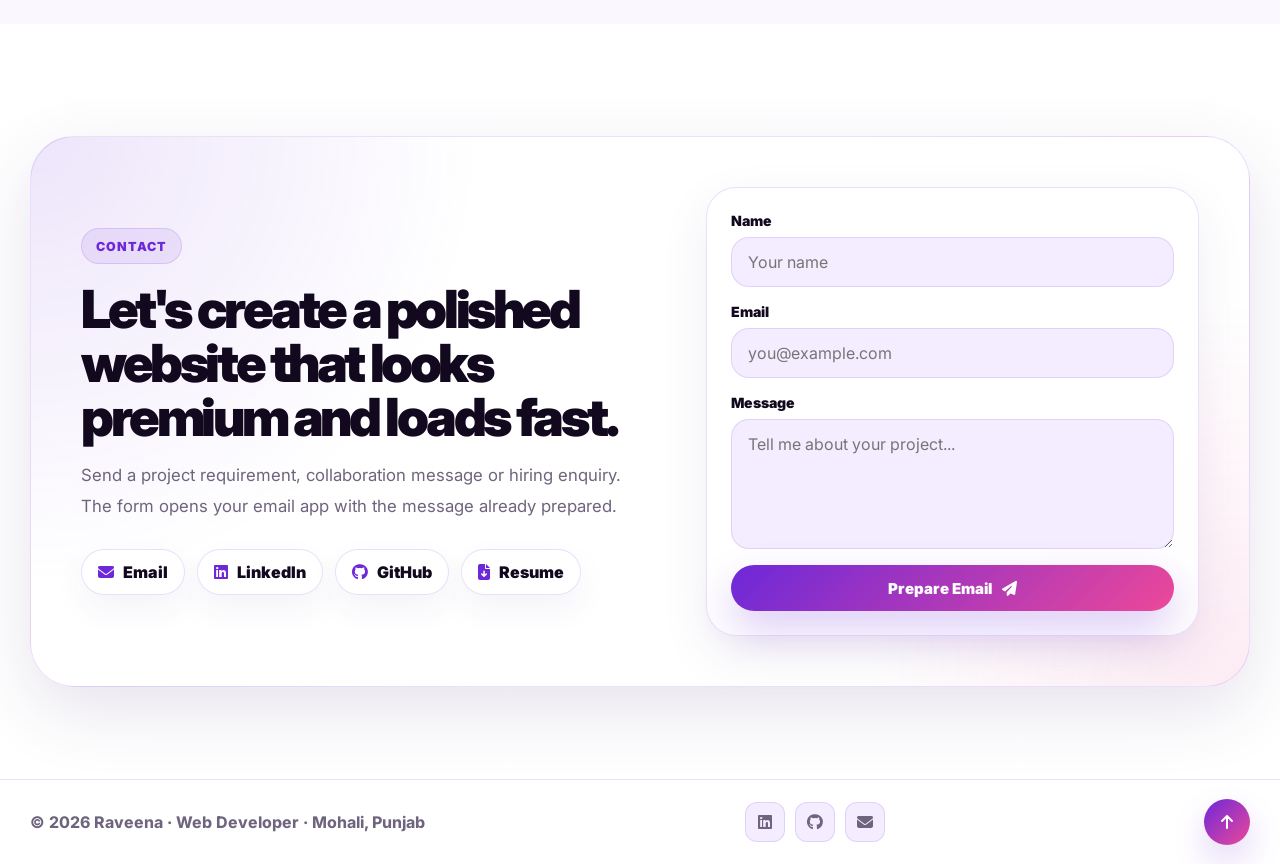
==== commit de0afeed: "Update index.html" ====
--- a/index.html
+++ b/index.html
@@ -5,12 +5,12 @@
     <meta name="viewport" content="width=device-width, initial-scale=1" />
     <meta
       name="description"
-      content="Raveena Devi — Web Developer with 2+ years delivering 50+ websites across WordPress, Shopify, and Wix. Core Web Vitals specialist, SEO & malware recovery expert based in Mohali, Punjab."
+      content="Raveena — Web Developer with 2+ years delivering 50+ websites across WordPress, Shopify, and Wix. Core Web Vitals specialist, SEO & malware recovery expert based in Mohali, Punjab."
     />
     <meta name="theme-color" content="#6d28d9" />
-    <meta property="og:title" content="Raveena Devi | Web Developer Portfolio" />
+    <meta property="og:title" content="Raveena | Web Developer Portfolio" />
     <meta property="og:description" content="50+ websites delivered. WordPress, Shopify, Wix, React. Core Web Vitals 85–90+." />
-    <title>Raveena Devi | Web Developer Portfolio</title>
+    <title>Raveena | Web Developer Portfolio</title>
 
     <link rel="icon" href="images/favicon.png" />
     <link rel="preconnect" href="https://fonts.googleapis.com" />
@@ -33,7 +33,7 @@
       <div class="page-shell header-inner">
         <a class="brand" href="#home" aria-label="Raveena Devi home">
           <span class="brand-mark">RD</span>
-          <span class="brand-text">Raveena Devi</span>
+          <span class="brand-text">Raveena</span>
         </a>
 
         <nav class="nav" id="primary-nav" aria-label="Primary navigation">
@@ -53,7 +53,7 @@
           <button class="icon-btn command-open" type="button" aria-label="Open quick navigation">
             <i class="fa-solid fa-magnifying-glass"></i>
           </button>
-          <a class="btn btn-primary header-resume" href="images/raveena-devi-resume.pdf" download>
+          <a class="btn btn-primary header-resume" href="images/Raveena-resume.pdf" download>
             Resume
             <i class="fa-solid fa-download"></i>
           </a>
@@ -82,7 +82,7 @@
               </h1>
 
               <p class="hero-lead">
-                I'm <strong>Raveena Devi</strong>, a Mohali-based Web Developer with 2+ years
+                I'm <strong>Raveena</strong>, a Mohali-based Web Developer with 2+ years
                 delivering 50+ client websites across WordPress, Shopify, and Wix — with
                 Core Web Vitals scores of <strong>85–90+</strong> and proven SEO & malware recovery expertise.
               </p>
@@ -97,7 +97,7 @@
                   View Work
                   <i class="fa-solid fa-arrow-right"></i>
                 </a>
-                <a class="btn btn-soft btn-lg" href="images/raveena-devi-resume.pdf" download>
+                <a class="btn btn-soft btn-lg" href="images/Raveena-resume.pdf" download>
                   Download Resume
                   <i class="fa-solid fa-file-arrow-down"></i>
                 </a>
@@ -107,11 +107,11 @@
             <aside class="hero-panel reveal" aria-label="Portfolio summary">
               <div class="profile-card">
                 <div class="profile-media">
-                  <img src="images/raveenaimg.png" alt="Raveena Devi portrait" />
+                  <img src="images/raveenaimg.png" alt="Raveena  portrait" />
                 </div>
                 <div class="profile-content">
                   <span>Web Developer</span>
-                  <h2>Raveena Devi</h2>
+                  <h2>Raveena</h2>
                   <p>WordPress · Shopify · React JS</p>
                 </div>
               </div>
@@ -189,10 +189,10 @@
 
           <aside class="resume-card reveal" aria-label="Resume snapshot">
             <div class="resume-top">
-              <img src="images/raveena.jpeg" alt="Raveena Devi" />
+              <img src="images/raveena.jpeg" alt="Raveena" />
               <div>
                 <span>Resume Snapshot</span>
-                <h3>Raveena Devi</h3>
+                <h3>Raveena</h3>
                 <p>Web Developer · Mohali, Punjab</p>
               </div>
             </div>
@@ -202,7 +202,7 @@
               <a href="https://www.linkedin.com/in/raveenadevi" target="_blank" rel="noopener"><i class="fa-brands fa-linkedin"></i>linkedin.com/in/raveenadevi</a>
               <a href="https://raveenadevi.github.io/Raveena-Portfolio" target="_blank" rel="noopener"><i class="fa-brands fa-github"></i>raveenadevi.github.io/Raveena-Portfolio</a>
             </div>
-            <a class="btn btn-primary full" href="images/raveena-devi-resume.pdf" download>
+            <a class="btn btn-primary full" href="images/Raveena-resume.pdf" download>
               Download Full Resume <i class="fa-solid fa-download"></i>
             </a>
           </aside>
@@ -450,7 +450,7 @@
               <a class="contact-chip" href="mailto:raveenadevi0521@gmail.com"><i class="fa-solid fa-envelope"></i> Email</a>
               <a class="contact-chip" href="https://www.linkedin.com/in/raveenadevi" target="_blank" rel="noopener"><i class="fa-brands fa-linkedin"></i> LinkedIn</a>
               <a class="contact-chip" href="https://raveenadevi.github.io/Raveena-Portfolio" target="_blank" rel="noopener"><i class="fa-brands fa-github"></i> GitHub</a>
-              <a class="contact-chip" href="images/raveena-devi-resume.pdf" download><i class="fa-solid fa-file-arrow-down"></i> Resume</a>
+              <a class="contact-chip" href="images/Raveena-resume.pdf" download><i class="fa-solid fa-file-arrow-down"></i> Resume</a>
             </div>
           </div>
 
@@ -477,7 +477,7 @@
 
     <footer class="site-footer">
       <div class="page-shell footer-inner">
-        <p>© <span id="year"></span> Raveena Devi · Web Developer · Mohali, Punjab</p>
+        <p>© <span id="year"></span> Raveena · Web Developer · Mohali, Punjab</p>
         <div class="footer-links">
           <a href="https://www.linkedin.com/in/raveenadevi" target="_blank" rel="noopener" aria-label="LinkedIn"><i class="fa-brands fa-linkedin"></i></a>
           <a href="https://raveenadevi.github.io/Raveena-Portfolio" target="_blank" rel="noopener" aria-label="GitHub"><i class="fa-brands fa-github"></i></a>
--- a/style.css
+++ b/style.css
@@ -465,7 +465,7 @@
   max-width: 900px;
   color: var(--heading);
   font-size: clamp(3.2rem, 6.2vw, 7.2rem);
-  line-height: 0.94;
+  line-height: 1.2;
   letter-spacing: -0.075em;
   font-weight: 900;
 }
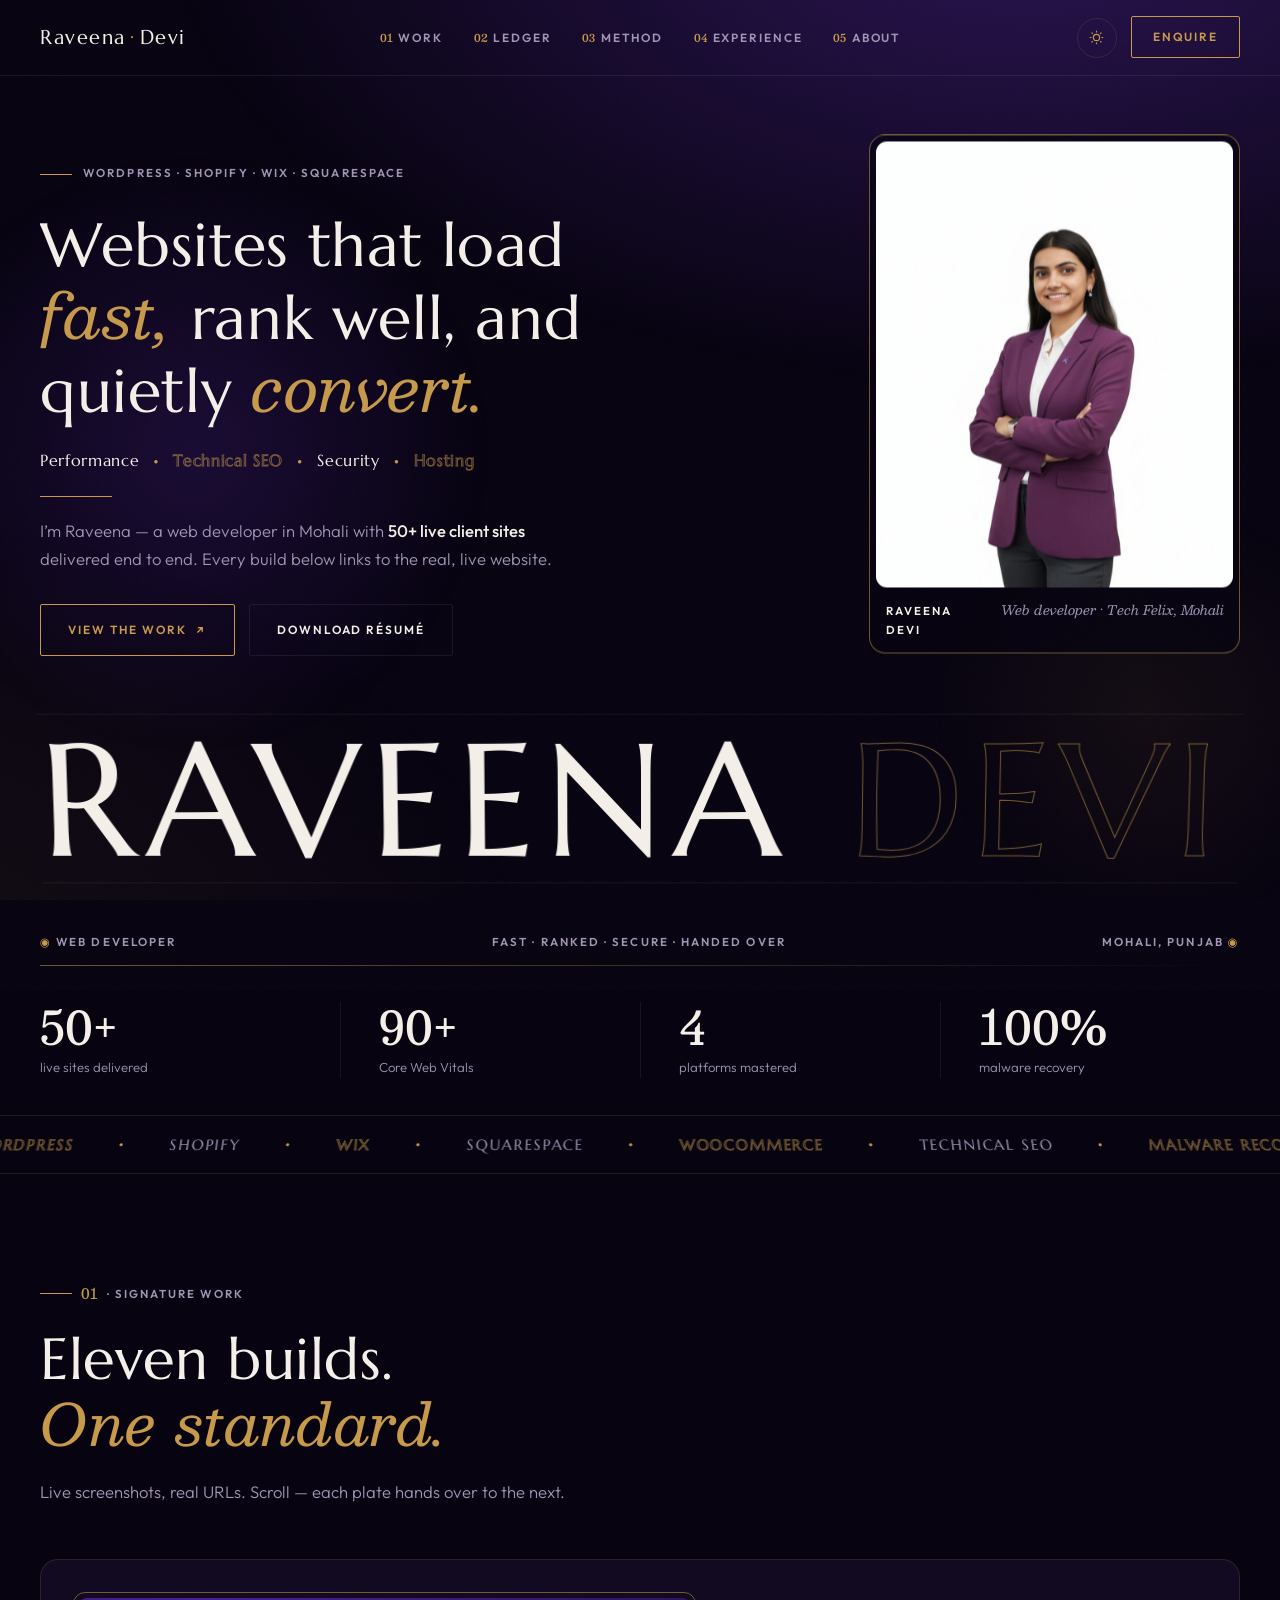
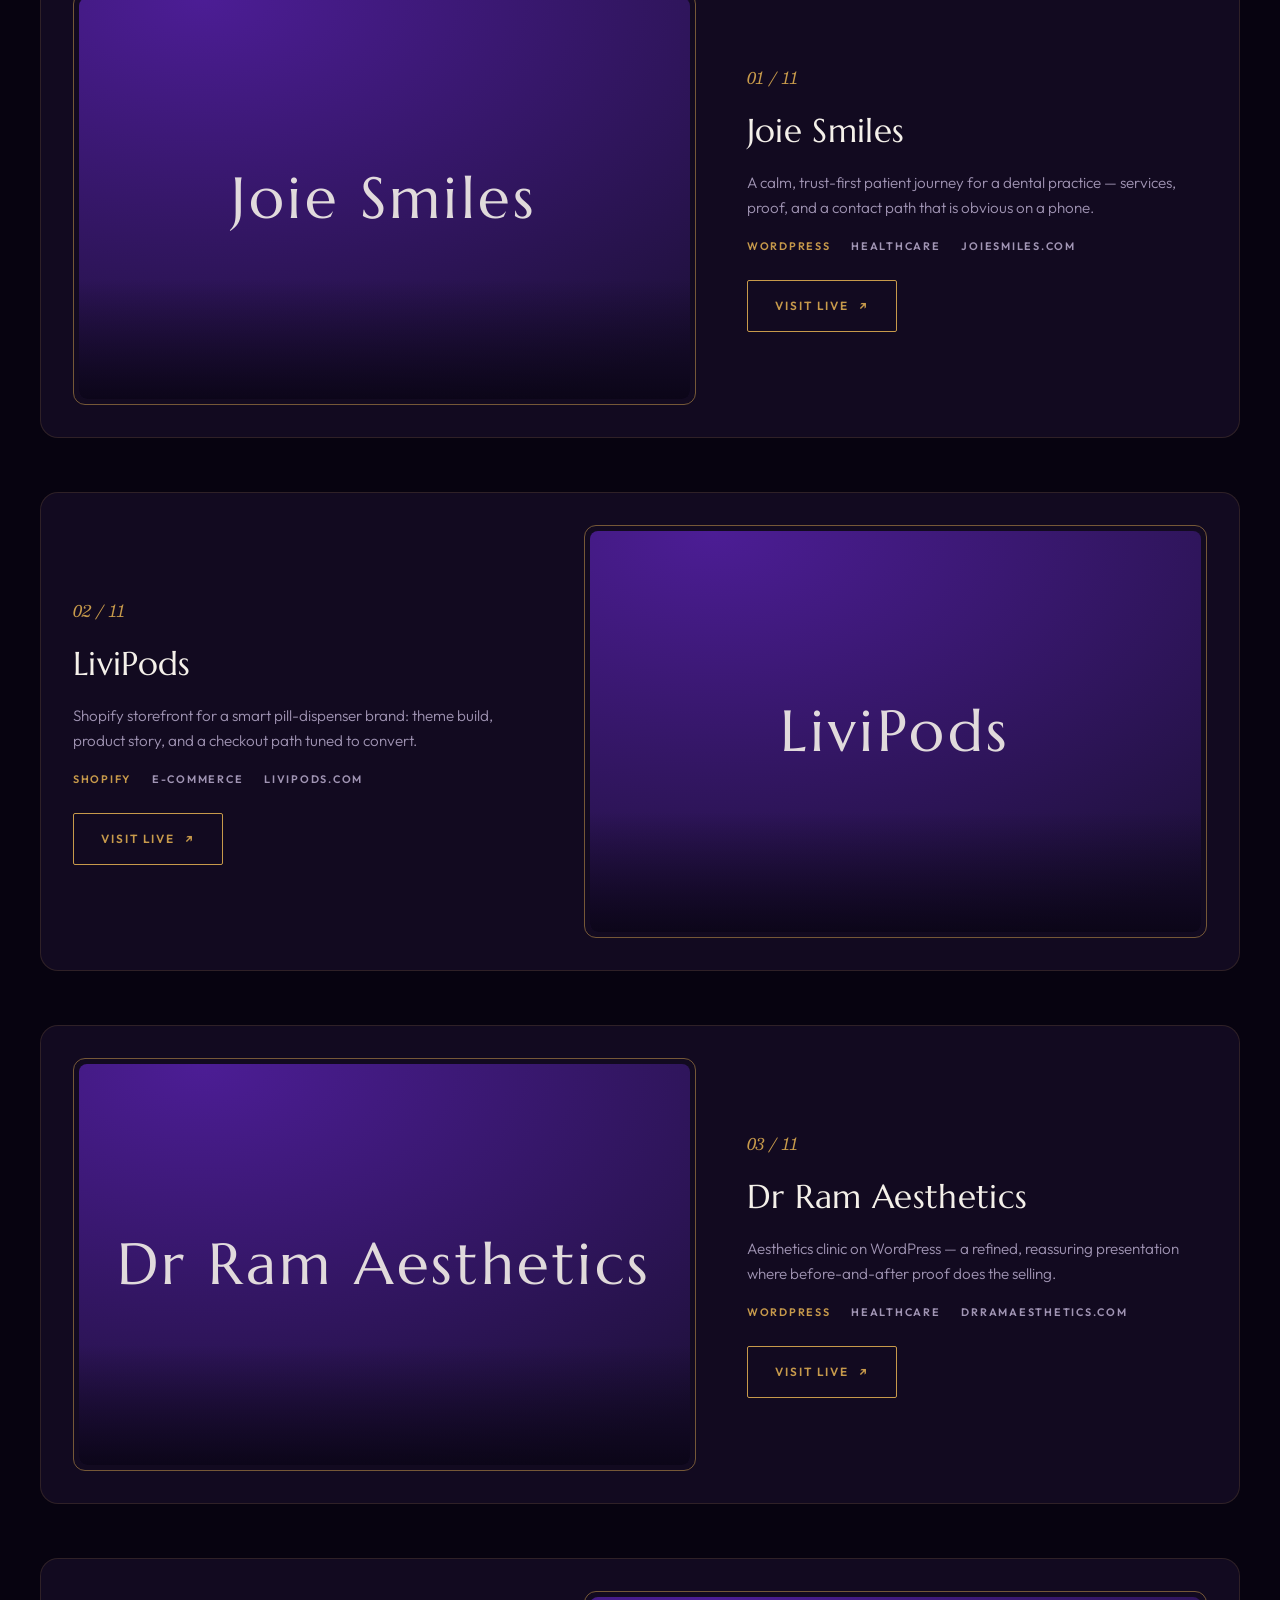
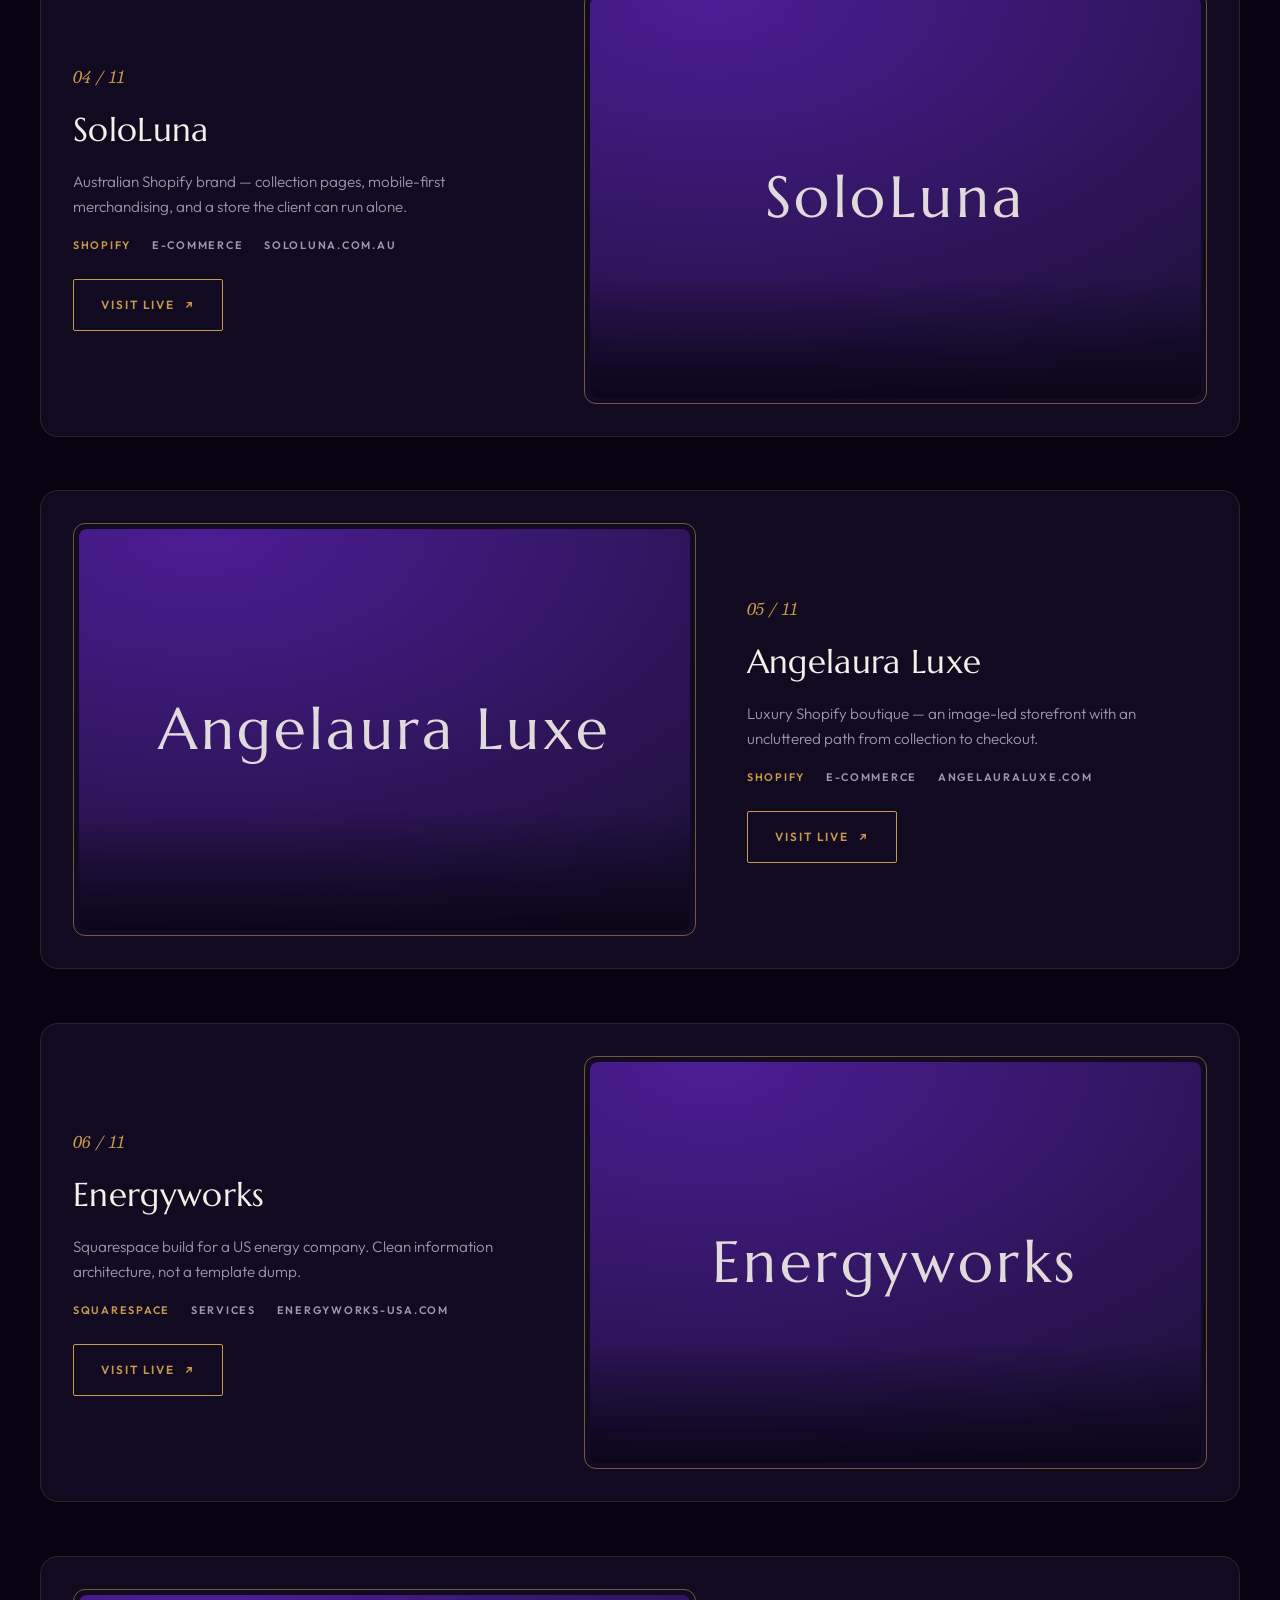
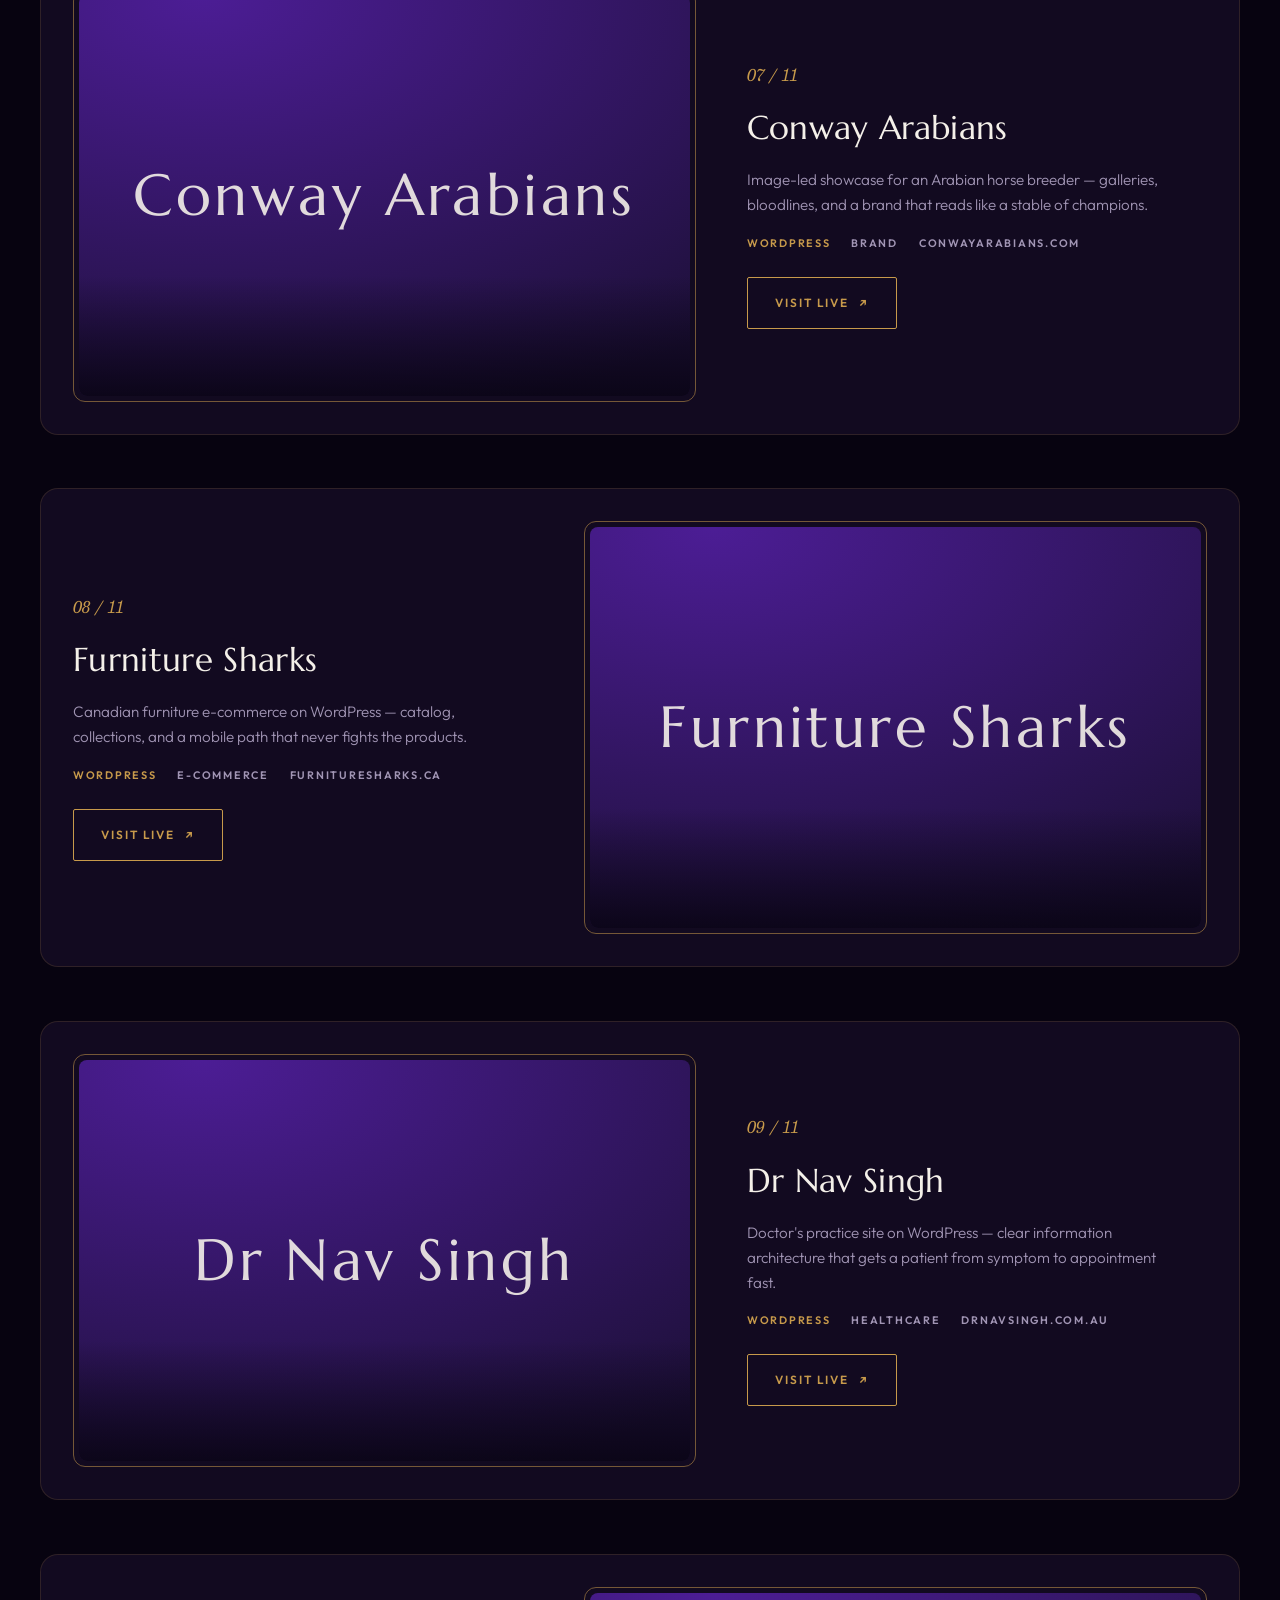
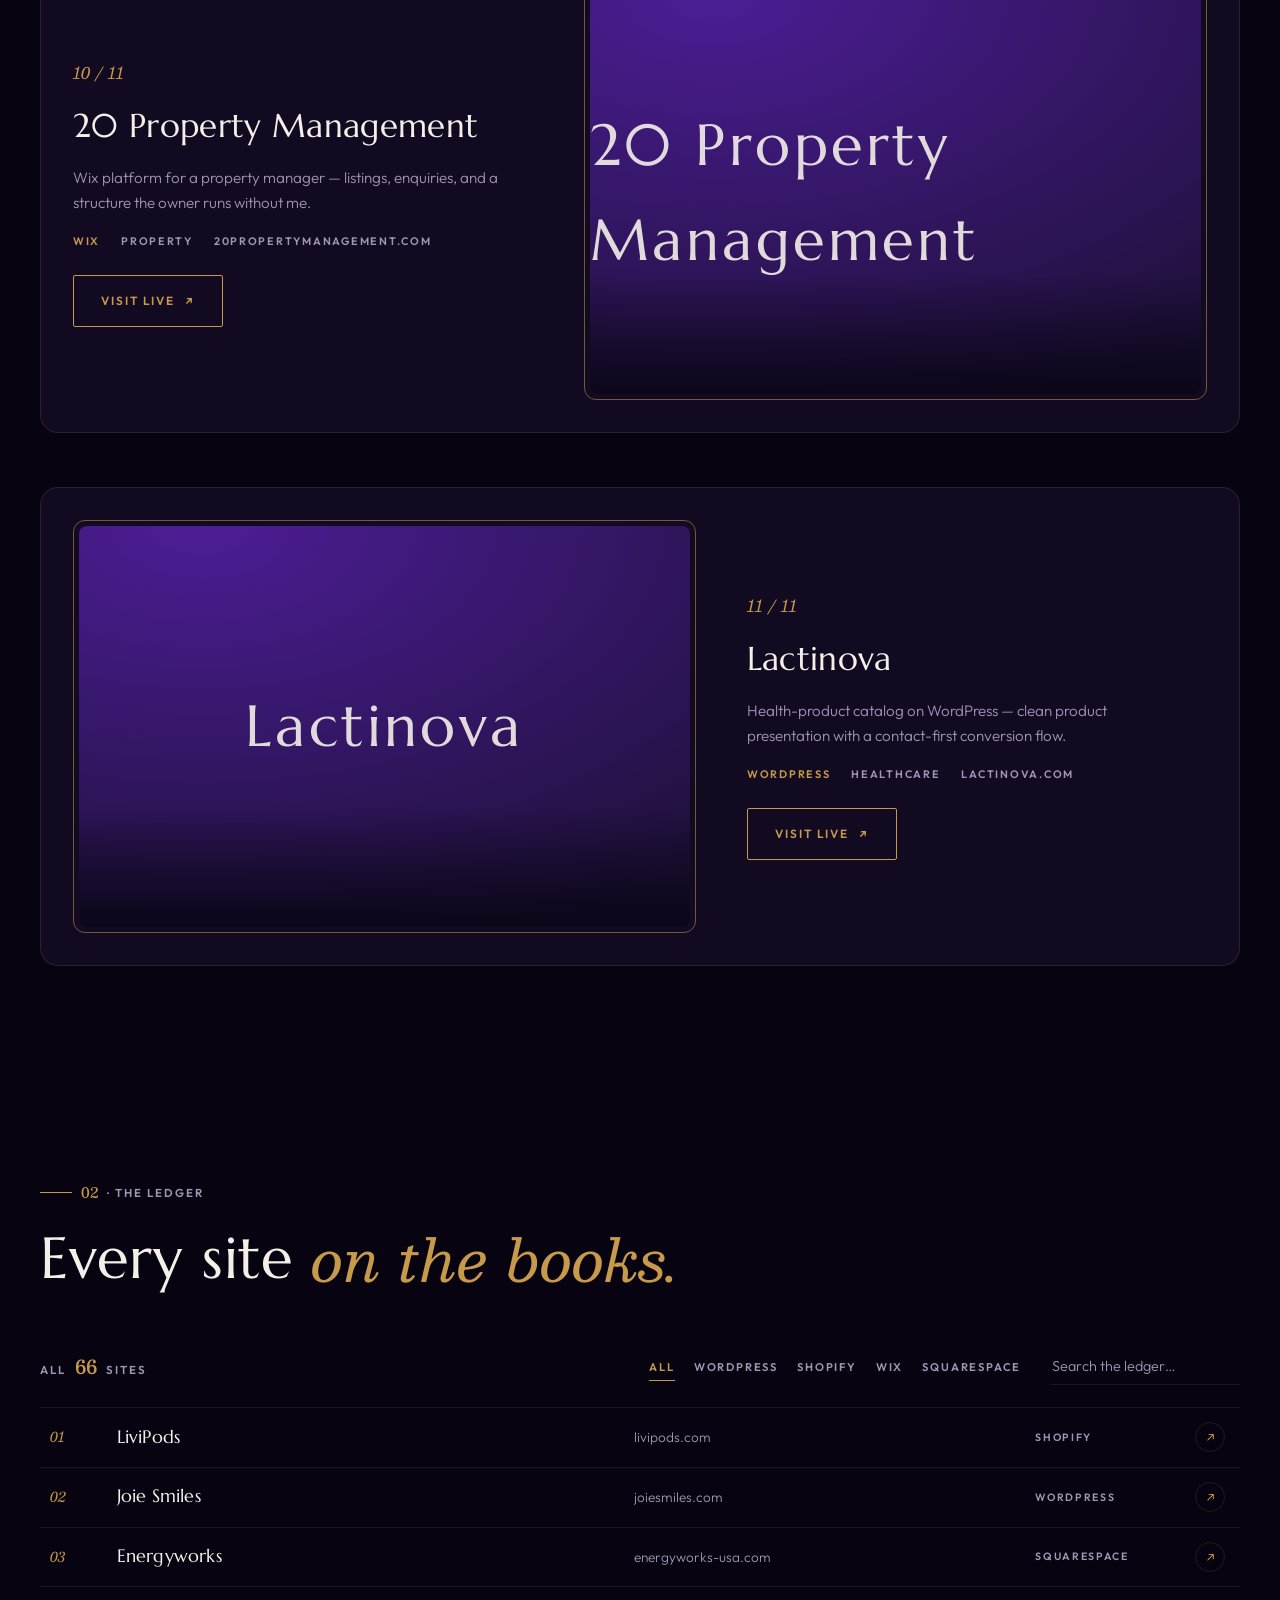
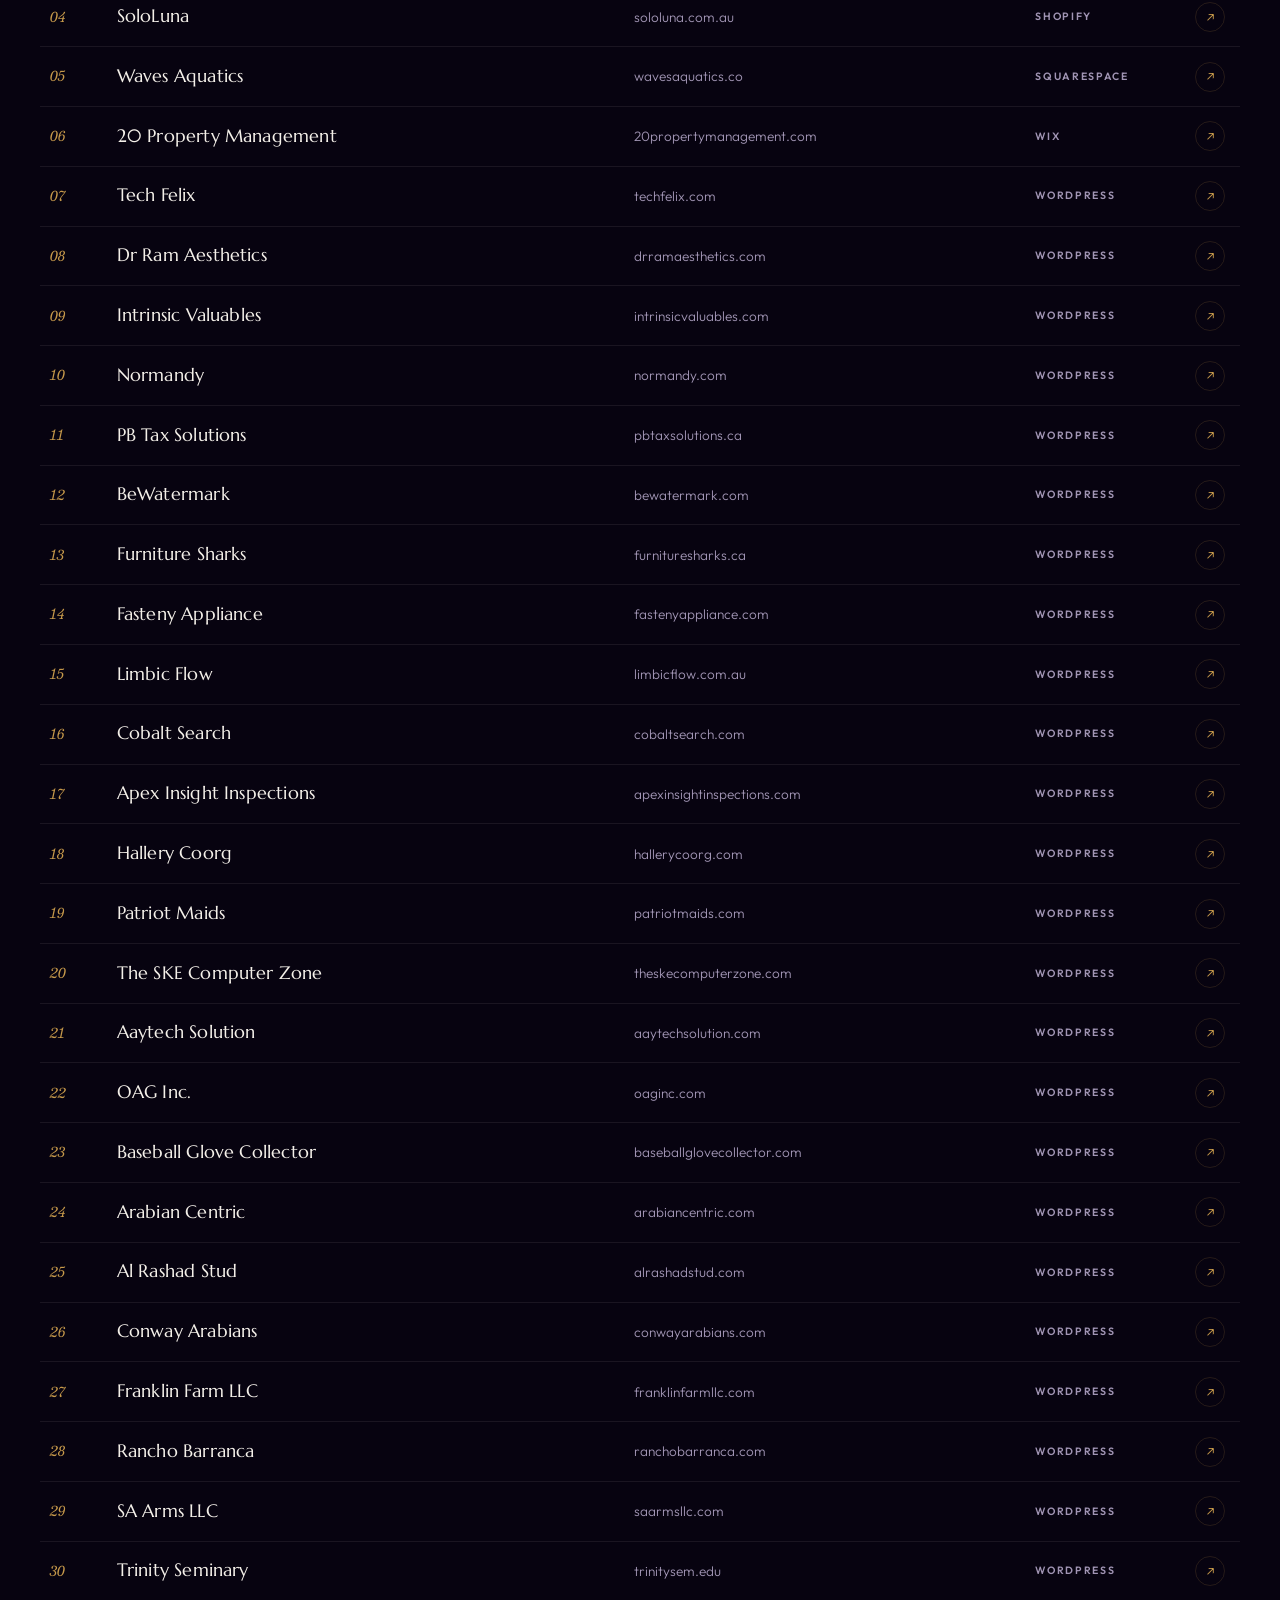
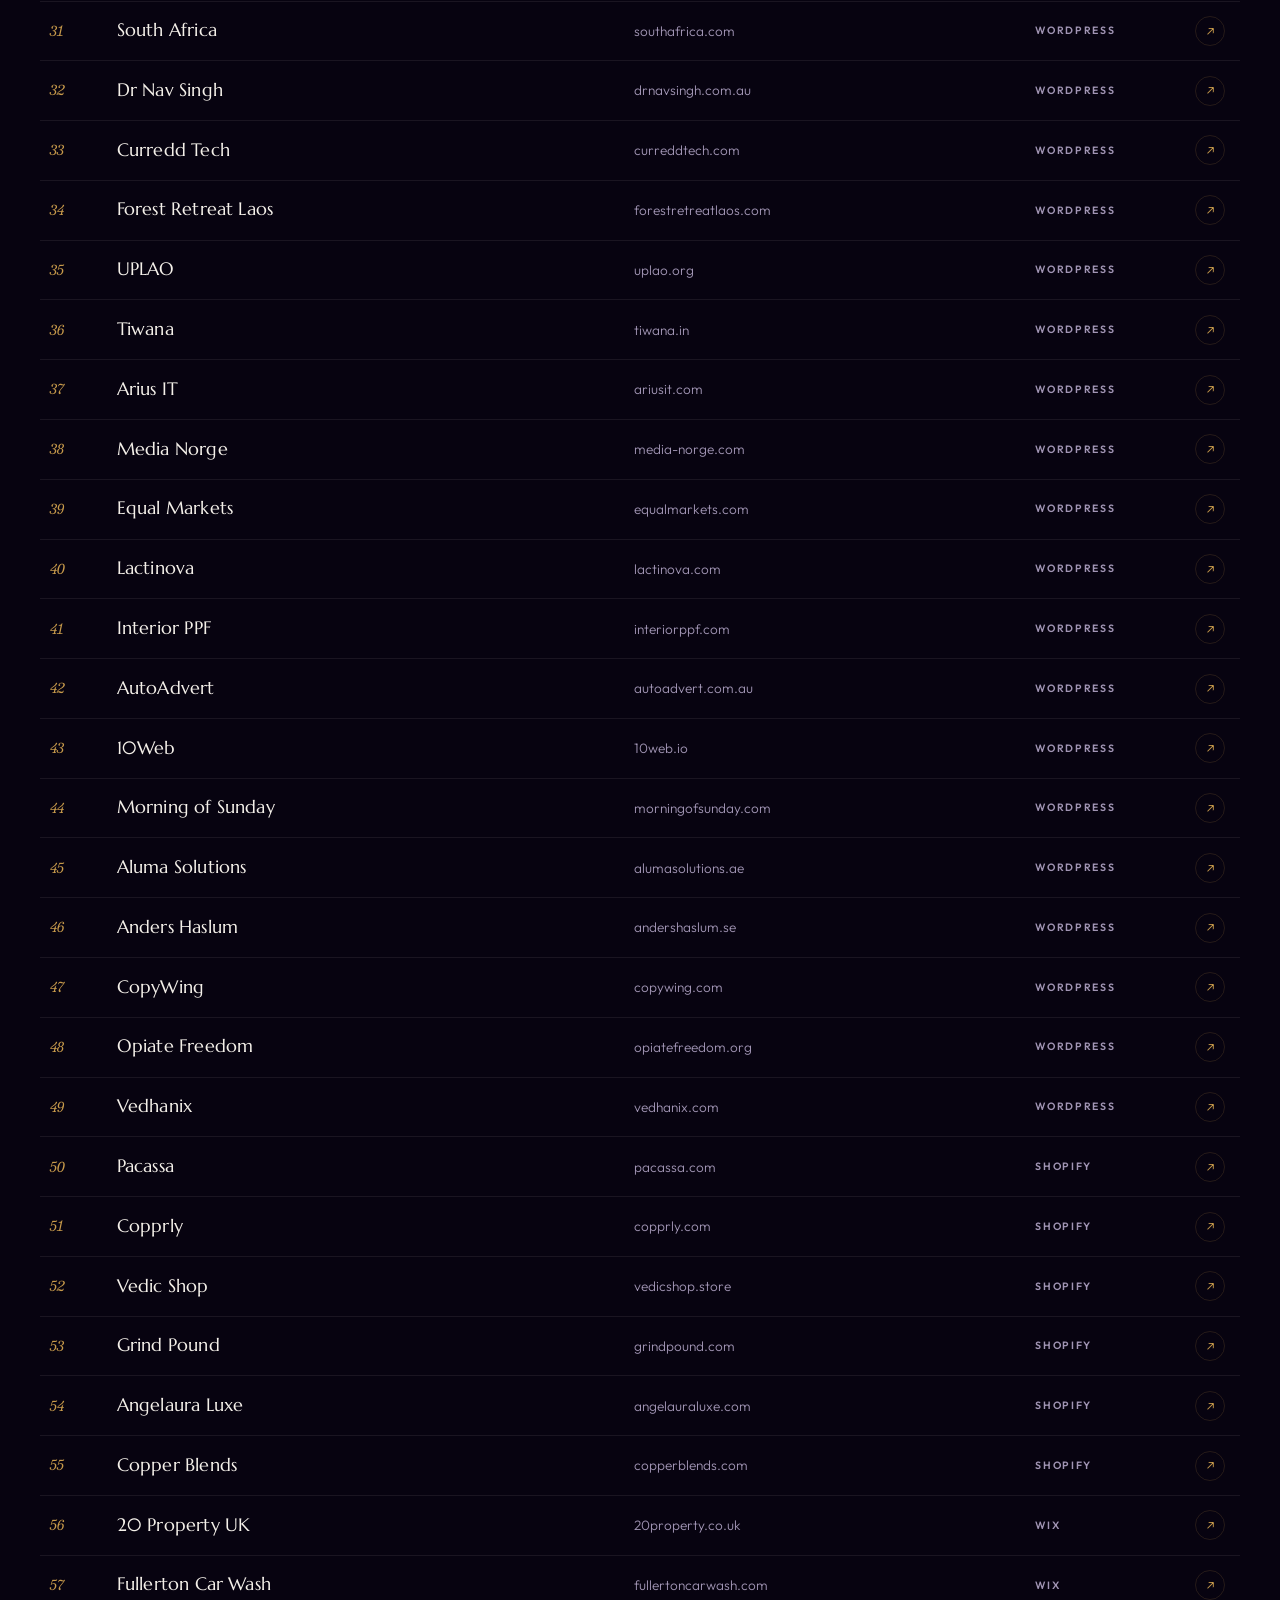
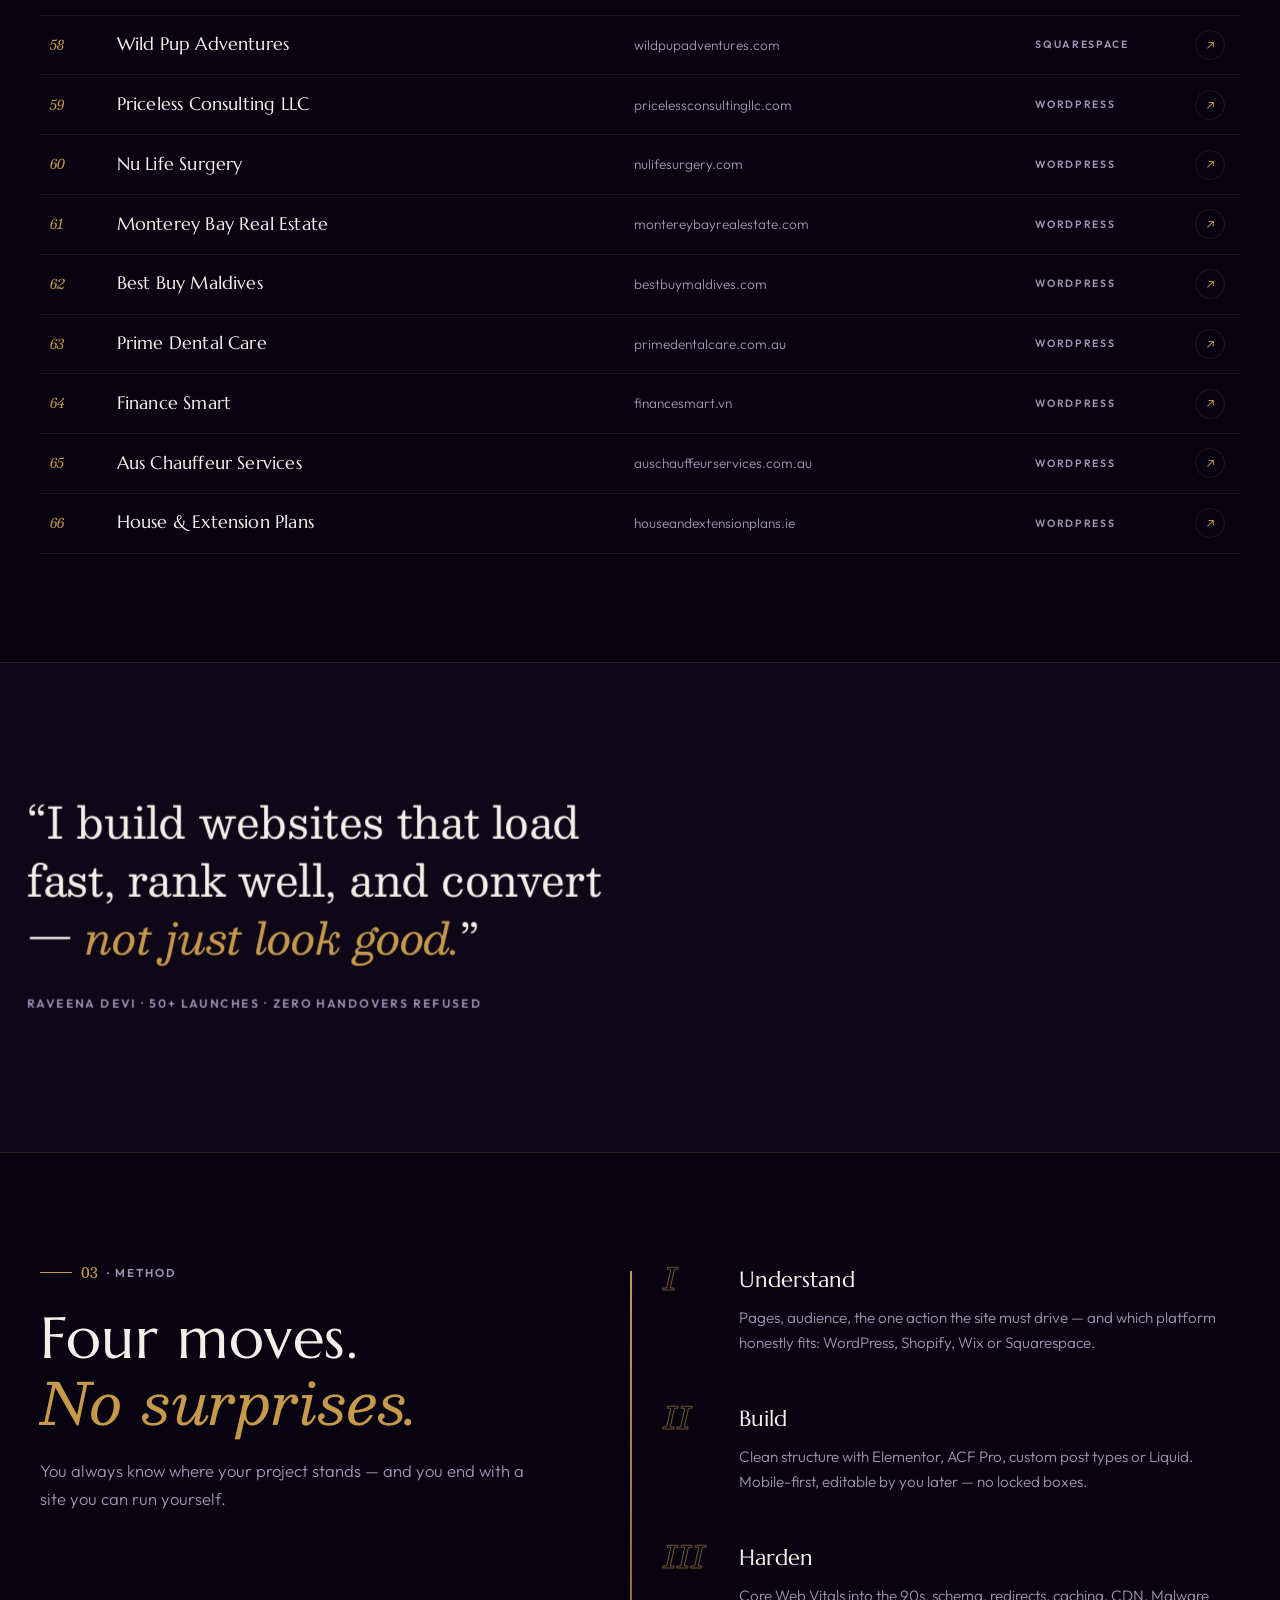
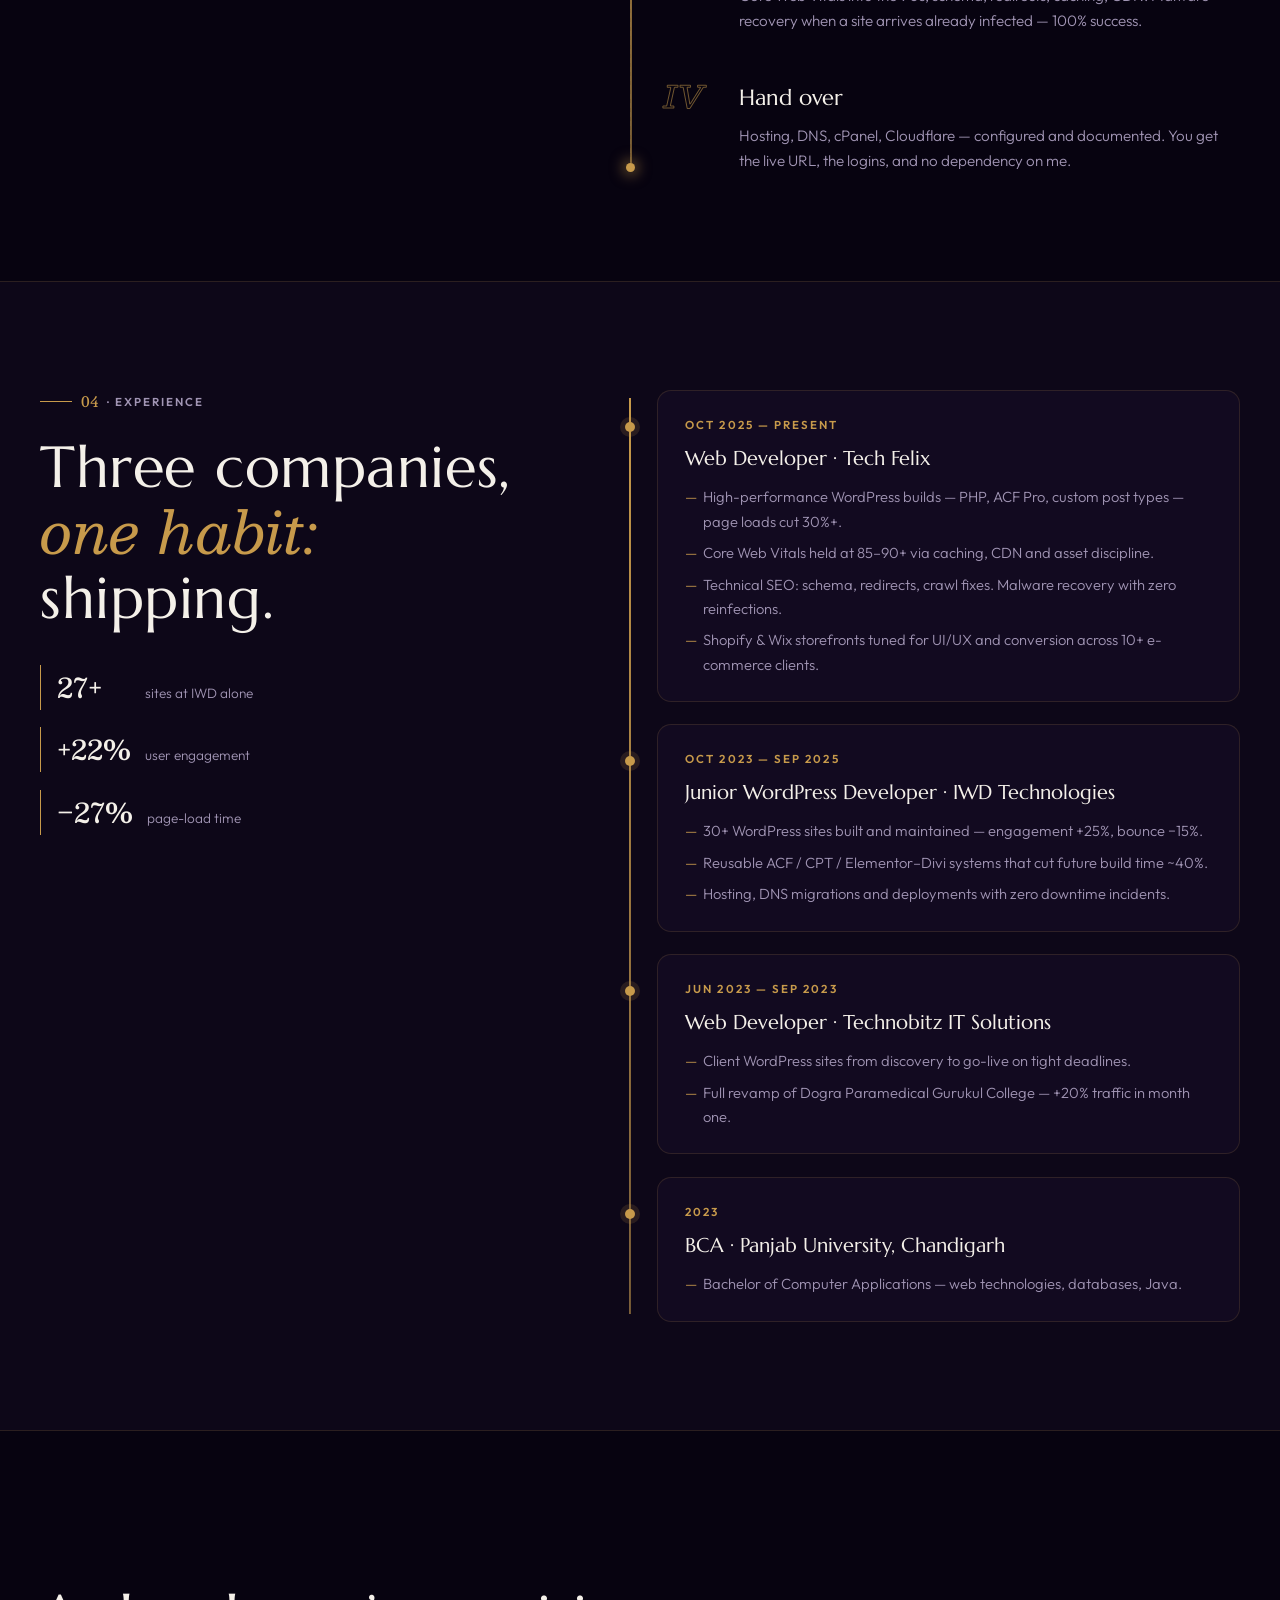
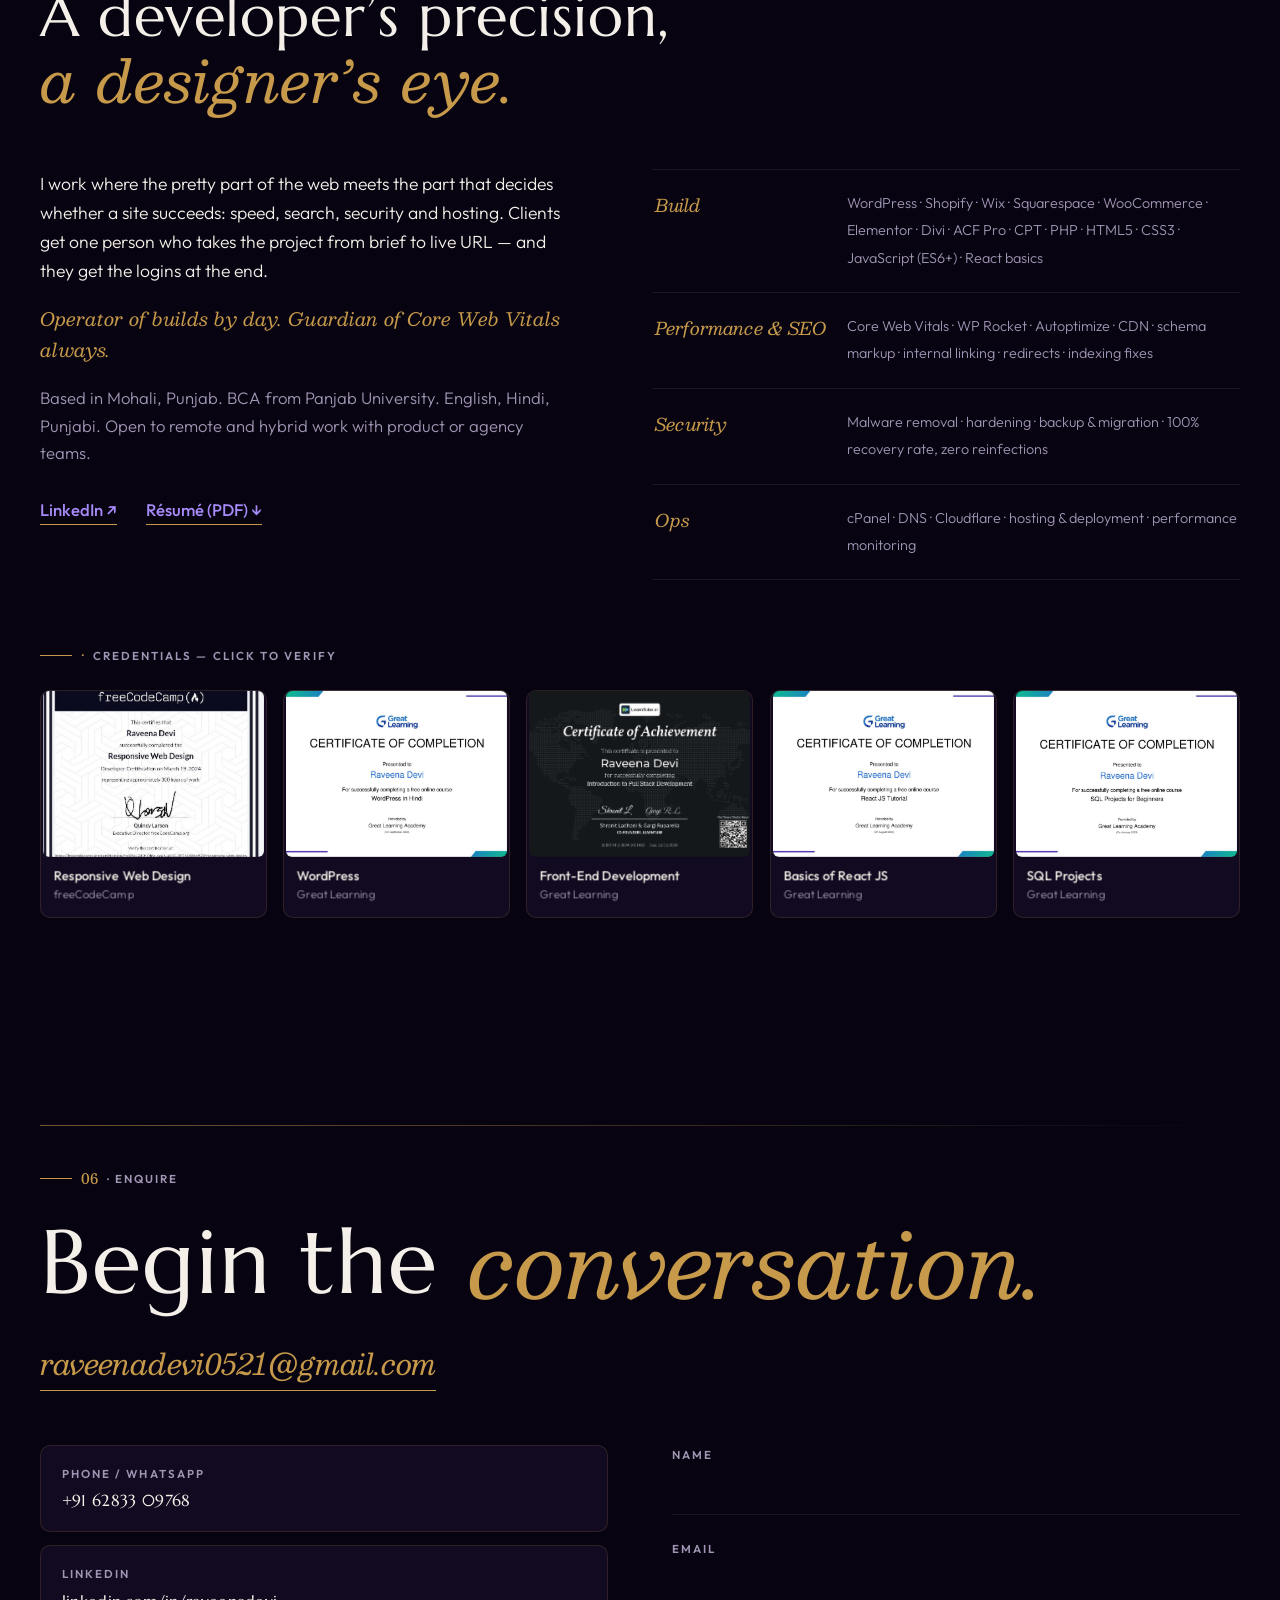
==== commit b49e4925: "Mobile experience: swipe deck, collapsed ledger, WhatsApp FAB - Signature work becomes a horizontal " ====
--- a/index.html
+++ b/index.html
@@ -1,520 +1,434 @@
 <!DOCTYPE html>
-<html lang="en">
+<html lang="en" data-theme="dark">
   <head>
-    <meta charset="utf-8" />
+    <meta charset="UTF-8" />
     <meta name="viewport" content="width=device-width, initial-scale=1" />
+    <title>Raveena — Web Developer · WordPress, Shopify &amp; Wix</title>
     <meta
       name="description"
-      content="Raveena — Web Developer with 2+ years delivering 50+ websites across WordPress, Shopify, and Wix. Core Web Vitals specialist, SEO & malware recovery expert based in Mohali, Punjab."
+      content="Raveena builds websites that load fast, rank well, and convert. 50+ live WordPress, Shopify, Wix and Squarespace sites delivered. Core Web Vitals 90+. Mohali, Punjab."
     />
-    <meta name="theme-color" content="#6d28d9" />
-    <meta property="og:title" content="Raveena | Web Developer Portfolio" />
-    <meta property="og:description" content="50+ websites delivered. WordPress, Shopify, Wix, React. Core Web Vitals 85–90+." />
-    <title>Raveena | Web Developer Portfolio</title>
-
+    <meta name="author" content="Raveena Devi" />
+    <meta name="theme-color" content="#070310" />
+    <link rel="canonical" href="https://raveenadevi.github.io/Raveena-Portfolio/" />
+    <meta property="og:title" content="Raveena — websites that load fast, rank, and convert" />
+    <meta
+      property="og:description"
+      content="50+ live CMS builds across WordPress, Shopify, Wix and Squarespace. Performance, SEO, security — delivered end to end."
+    />
+    <meta property="og:type" content="website" />
+    <meta property="og:url" content="https://raveenadevi.github.io/Raveena-Portfolio/" />
+    <meta property="og:image" content="https://raveenadevi.github.io/Raveena-Portfolio/images/raveena.jpeg" />
     <link rel="icon" href="images/favicon.png" />
     <link rel="preconnect" href="https://fonts.googleapis.com" />
     <link rel="preconnect" href="https://fonts.gstatic.com" crossorigin />
     <link
-      href="https://fonts.googleapis.com/css2?family=Inter:wght@400;500;600;700;800;900&family=Playfair+Display:ital,wght@0,700;0,800;1,700&display=swap"
+      href="https://fonts.googleapis.com/css2?family=Marcellus&family=Besley:ital,wght@0,400;0,500;1,400;1,500&family=Outfit:wght@300;400;500;600&display=swap"
       rel="stylesheet"
     />
-    <link
-      rel="stylesheet"
-      href="https://cdnjs.cloudflare.com/ajax/libs/font-awesome/6.5.0/css/all.min.css"
-    />
     <link rel="stylesheet" href="style.css" />
+    <script type="application/ld+json">
+      {
+        "@context": "https://schema.org",
+        "@type": "Person",
+        "name": "Raveena Devi",
+        "jobTitle": "Web Developer",
+        "url": "https://raveenadevi.github.io/Raveena-Portfolio/",
+        "email": "mailto:raveenadevi0521@gmail.com",
+        "telephone": "+91-62833-09768",
+        "address": {
+          "@type": "PostalAddress",
+          "addressLocality": "Sahibzada Ajit Singh Nagar",
+          "addressRegion": "Punjab",
+          "addressCountry": "IN"
+        },
+        "sameAs": ["https://www.linkedin.com/in/raveenadevi/"]
+      }
+    </script>
   </head>
 
   <body>
-    <div class="scroll-progress" aria-hidden="true"><span></span></div>
-
+    <a class="skip" href="#work">Skip to work</a>
+
+    <div class="vignette" aria-hidden="true"></div>
+    <div class="grain" aria-hidden="true"></div>
+    <div class="progress" aria-hidden="true"><span id="progress-bar"></span></div>
+
+    <!-- preloader -->
+    <div class="preloader" id="preloader" role="status" aria-live="polite">
+      <div class="pre-inner">
+        <p class="pre-name">Raveena</p>
+        <span class="pre-line" aria-hidden="true"></span>
+        <p class="pre-tag">Built site by site.</p>
+      </div>
+      <p class="pre-count" aria-hidden="true"><span id="pre-count">00</span><em>/ live sites</em></p>
+    </div>
+
+    <!-- header -->
     <header class="site-header" id="site-header">
-      <div class="page-shell header-inner">
-        <a class="brand" href="#home" aria-label="Raveena Devi home">
-          <span class="brand-mark">RD</span>
-          <span class="brand-text">Raveena</span>
-        </a>
-
-        <nav class="nav" id="primary-nav" aria-label="Primary navigation">
-          <a class="nav-link" href="#about">About</a>
-          <a class="nav-link" href="#skills">Skills</a>
-          <a class="nav-link" href="#experience">Experience</a>
-          <a class="nav-link" href="#projects">Projects</a>
-          <a class="nav-link" href="#certificates">Certificates</a>
-          <a class="nav-link" href="#contact">Contact</a>
+      <div class="shell header-inner">
+        <a class="brand" href="#home" aria-label="Raveena — home">Raveena<span>·</span>Devi</a>
+        <nav class="nav" id="primary-nav" aria-label="Primary">
+          <a href="#work"><span>01</span>Work</a>
+          <a href="#ledger"><span>02</span>Ledger</a>
+          <a href="#method"><span>03</span>Method</a>
+          <a href="#experience"><span>04</span>Experience</a>
+          <a href="#about"><span>05</span>About</a>
         </nav>
-
         <div class="header-actions">
-          <button class="theme-toggle" type="button" aria-label="Switch theme" title="Switch theme">
-            <i class="fa-solid fa-moon"></i>
-            <span>Theme</span>
+          <button class="theme-toggle" id="theme-toggle" type="button" aria-label="Switch colour theme">
+            <svg class="ic-moon" viewBox="0 0 24 24" fill="none" stroke="currentColor" stroke-width="1.6" aria-hidden="true"><path d="M21 12.8A8.6 8.6 0 1 1 11.2 3a7 7 0 0 0 9.8 9.8Z"/></svg>
+            <svg class="ic-sun" viewBox="0 0 24 24" fill="none" stroke="currentColor" stroke-width="1.6" aria-hidden="true"><circle cx="12" cy="12" r="4.4"/><path d="M12 2.5v2.4M12 19.1v2.4M2.5 12h2.4M19.1 12h2.4M5 5l1.7 1.7M17.3 17.3 19 19M19 5l-1.7 1.7M6.7 17.3 5 19"/></svg>
           </button>
-          <button class="icon-btn command-open" type="button" aria-label="Open quick navigation">
-            <i class="fa-solid fa-magnifying-glass"></i>
-          </button>
-          <a class="btn btn-primary header-resume" href="images/Raveena-resume.pdf" download>
-            Resume
-            <i class="fa-solid fa-download"></i>
-          </a>
-          <button class="menu-toggle" type="button" aria-label="Toggle menu" aria-expanded="false">
-            <span></span><span></span><span></span>
+          <a class="cta cta-gold header-cta magnet" href="#contact">Enquire</a>
+          <button class="menu-toggle" id="menu-toggle" type="button" aria-expanded="false" aria-controls="primary-nav" aria-label="Toggle menu">
+            <span></span><span></span>
           </button>
         </div>
       </div>
     </header>
 
-    <main>
-      <!-- ═══════════════════════════════ HERO ═══════════════════════════════ -->
-      <section class="hero" id="home">
-        <div class="hero-bg" aria-hidden="true"></div>
-        <div class="page-shell hero-shell">
-          <div class="hero-grid">
-            <div class="hero-copy reveal">
-              <span class="eyebrow">
-                <span class="status-dot"></span>
-                Available for WordPress, Shopify & Frontend Projects
-              </span>
-
-              <h1>
-                Clean websites that feel
-                <span>premium, fast, and easy to use.</span>
-              </h1>
-
-              <p class="hero-lead">
-                I'm <strong>Raveena</strong>, a Mohali-based Web Developer with 2+ years
-                delivering 50+ client websites across WordPress, Shopify, and Wix — with
-                Core Web Vitals scores of <strong>85–90+</strong> and proven SEO & malware recovery expertise.
+    <main id="home">
+      <!-- ═══════════════ HERO ═══════════════ -->
+      <section class="hero">
+        <div class="shell hero-top">
+          <div class="hero-copy">
+            <p class="label hero-kicker" data-reveal>WordPress · Shopify · Wix · Squarespace</p>
+            <h1 class="hero-h1">
+              <span class="hl"><i>Websites that load</i></span>
+              <span class="hl"><i><em>fast,</em> rank well, and</i></span>
+              <span class="hl"><i>quietly <em>convert.</em></i></span>
+            </h1>
+            <div class="disciplines" data-reveal aria-label="Disciplines">
+              <span>Performance</span><b>●</b><span class="outline">Technical SEO</span><b>●</b><span>Security</span><b>●</b><span class="outline">Hosting</span>
+            </div>
+            <span class="rule-gold" data-draw aria-hidden="true"></span>
+            <p class="hero-lede" data-reveal>
+              I’m Raveena — a web developer in Mohali with <strong>50+ live client sites</strong> delivered
+              end to end. Every build below links to the real, live website.
+            </p>
+            <div class="hero-actions" data-reveal>
+              <a class="cta cta-gold magnet" href="#work">View the work <i>↗</i></a>
+              <a class="cta cta-line magnet" href="images/Raveena-resume.pdf" download>Download résumé</a>
+            </div>
+          </div>
+
+          <figure class="print hero-print" data-clip data-tilt="6">
+            <span class="print-well">
+              <img src="images/raveena.jpeg" alt="Raveena Devi, web developer" width="860" height="1160" />
+            </span>
+            <figcaption>
+              <span class="label">Raveena Devi</span>
+              <em>Web developer · Tech Felix, Mohali</em>
+            </figcaption>
+          </figure>
+        </div>
+
+        <div class="shell wordmark-wrap">
+          <span class="hairline" data-draw aria-hidden="true"></span>
+          <p class="wordmark" id="wordmark" aria-hidden="true">Raveena <span>Devi</span></p>
+          <span class="hairline" data-draw aria-hidden="true"></span>
+        </div>
+      </section>
+
+      <!-- ═══════════════ MASTHEAD STATS ═══════════════ -->
+      <section class="masthead">
+        <div class="shell masthead-row" data-reveal>
+          <span class="label"><b>◉</b> Web developer</span>
+          <span class="masthead-mid label">Fast · Ranked · Secure · Handed over</span>
+          <span class="label">Mohali, Punjab <b>◉</b></span>
+        </div>
+        <div class="shell">
+          <span class="hairline gold" data-draw aria-hidden="true"></span>
+          <dl class="stats">
+            <div data-reveal><dt class="numeral sheen" data-count="50" data-suffix="+">0</dt><dd>live sites delivered</dd></div>
+            <div data-reveal><dt class="numeral sheen" data-count="90" data-suffix="+">0</dt><dd>Core Web Vitals</dd></div>
+            <div data-reveal><dt class="numeral sheen" data-count="4">0</dt><dd>platforms mastered</dd></div>
+            <div data-reveal><dt class="numeral sheen" data-count="100" data-suffix="%">0</dt><dd>malware recovery</dd></div>
+          </dl>
+        </div>
+        <div class="ticker" aria-hidden="true">
+          <div class="ticker-track" id="ticker-track"></div>
+        </div>
+      </section>
+
+      <!-- ═══════════════ 01 · SIGNATURE WORK ═══════════════ -->
+      <section class="section work" id="work">
+        <div class="shell">
+          <header class="section-head">
+            <p class="eyebrow" data-reveal><span class="numeral">01</span>· Signature work</p>
+            <h2 class="display" data-split>Eleven builds. <em>One standard.</em></h2>
+            <p class="section-note" data-reveal>
+              Live screenshots, real URLs. Scroll — each plate hands over to the next.
+            </p>
+          </header>
+          <p class="swipe-hint label" aria-hidden="true">Swipe the plates</p>
+        </div>
+        <div class="shell stack" id="stack"></div>
+      </section>
+
+      <!-- ═══════════════ 02 · THE LEDGER ═══════════════ -->
+      <section class="section ledger" id="ledger">
+        <div class="shell">
+          <header class="section-head">
+            <p class="eyebrow" data-reveal><span class="numeral">02</span>· The ledger</p>
+            <h2 class="display" data-split>Every site <em>on the books.</em></h2>
+          </header>
+
+          <div class="ledger-tools" data-reveal>
+            <p class="ledger-count label">All <b class="numeral" id="index-count">66</b> sites</p>
+            <div class="filters" role="group" aria-label="Filter projects by platform">
+              <button class="filter is-on" type="button" data-filter="all" aria-pressed="true">All</button>
+              <button class="filter" type="button" data-filter="WordPress" aria-pressed="false">WordPress</button>
+              <button class="filter" type="button" data-filter="Shopify" aria-pressed="false">Shopify</button>
+              <button class="filter" type="button" data-filter="Wix" aria-pressed="false">Wix</button>
+              <button class="filter" type="button" data-filter="Squarespace" aria-pressed="false">Squarespace</button>
+            </div>
+            <label class="search">
+              <input id="index-search" type="search" placeholder="Search the ledger…" aria-label="Search projects" />
+            </label>
+          </div>
+
+          <ol class="index" id="index-body"></ol>
+          <p class="index-empty" id="index-empty" hidden>Nothing in the ledger matches that.</p>
+          <button class="cta cta-line index-more" id="index-more" type="button" hidden>Show all sites</button>
+        </div>
+        <div class="peek" id="peek" aria-hidden="true"><img alt="" /><span></span></div>
+      </section>
+
+      <!-- ═══════════════ PULL QUOTE ═══════════════ -->
+      <section class="quote-band">
+        <div class="shell quote-inner" data-reveal data-tilt="2.5">
+          <span class="crosshair tl" aria-hidden="true"></span>
+          <span class="crosshair br" aria-hidden="true"></span>
+          <blockquote>
+            <p>“I build websites that load fast, rank well, and convert — <em>not just look good.</em>”</p>
+            <cite class="label">Raveena Devi · 50+ launches · zero handovers refused</cite>
+          </blockquote>
+        </div>
+      </section>
+
+      <!-- ═══════════════ 03 · METHOD ═══════════════ -->
+      <section class="section method" id="method">
+        <div class="shell method-grid">
+          <div class="method-intro">
+            <p class="eyebrow" data-reveal><span class="numeral">03</span>· Method</p>
+            <h2 class="display" data-split>Four moves. <em>No surprises.</em></h2>
+            <p class="section-note" data-reveal>
+              You always know where your project stands — and you end with a site you can run yourself.
+            </p>
+          </div>
+          <ol class="method-rail" id="method-rail">
+            <span class="rail" aria-hidden="true"><i id="method-fill"></i><u id="method-head"></u></span>
+            <li class="move" data-reveal>
+              <span class="move-num numeral">I</span>
+              <div><h3>Understand</h3>
+              <p>Pages, audience, the one action the site must drive — and which platform honestly fits: WordPress, Shopify, Wix or Squarespace.</p></div>
+            </li>
+            <li class="move" data-reveal>
+              <span class="move-num numeral">II</span>
+              <div><h3>Build</h3>
+              <p>Clean structure with Elementor, ACF Pro, custom post types or Liquid. Mobile-first, editable by you later — no locked boxes.</p></div>
+            </li>
+            <li class="move" data-reveal>
+              <span class="move-num numeral">III</span>
+              <div><h3>Harden</h3>
+              <p>Core Web Vitals into the 90s, schema, redirects, caching, CDN. Malware recovery when a site arrives already infected — 100% success.</p></div>
+            </li>
+            <li class="move" data-reveal>
+              <span class="move-num numeral">IV</span>
+              <div><h3>Hand over</h3>
+              <p>Hosting, DNS, cPanel, Cloudflare — configured and documented. You get the live URL, the logins, and no dependency on me.</p></div>
+            </li>
+          </ol>
+        </div>
+      </section>
+
+      <!-- ═══════════════ 04 · EXPERIENCE ═══════════════ -->
+      <section class="section experience" id="experience">
+        <div class="shell exp-grid">
+          <div class="exp-intro">
+            <p class="eyebrow" data-reveal><span class="numeral">04</span>· Experience</p>
+            <h2 class="display" data-split>Three companies, <em>one habit:</em> shipping.</h2>
+            <div class="exp-stats" data-reveal>
+              <div><strong class="numeral" data-count="30" data-suffix="+">0</strong><span>sites at IWD alone</span></div>
+              <div><strong class="numeral" data-count="25" data-prefix="+" data-suffix="%">0</strong><span>user engagement</span></div>
+              <div><strong class="numeral" data-count="30" data-prefix="−" data-suffix="%">0</strong><span>page-load time</span></div>
+            </div>
+          </div>
+
+          <div class="timeline" id="timeline">
+            <span class="rail" aria-hidden="true"><i id="rail-fill"></i></span>
+            <article class="t-card" data-reveal>
+              <span class="t-dot" aria-hidden="true"></span>
+              <p class="t-date label">Oct 2025 — present</p>
+              <h3>Web Developer · <strong>Tech Felix</strong></h3>
+              <ul>
+                <li>High-performance WordPress builds — PHP, ACF Pro, custom post types — page loads cut 30%+.</li>
+                <li>Core Web Vitals held at 85–90+ via caching, CDN and asset discipline.</li>
+                <li>Technical SEO: schema, redirects, crawl fixes. Malware recovery with zero reinfections.</li>
+                <li>Shopify &amp; Wix storefronts tuned for UI/UX and conversion across 10+ e-commerce clients.</li>
+              </ul>
+            </article>
+            <article class="t-card" data-reveal>
+              <span class="t-dot" aria-hidden="true"></span>
+              <p class="t-date label">Oct 2023 — Sep 2025</p>
+              <h3>Junior WordPress Developer · <strong>IWD Technologies</strong></h3>
+              <ul>
+                <li>30+ WordPress sites built and maintained — engagement +25%, bounce −15%.</li>
+                <li>Reusable ACF / CPT / Elementor–Divi systems that cut future build time ~40%.</li>
+                <li>Hosting, DNS migrations and deployments with zero downtime incidents.</li>
+              </ul>
+            </article>
+            <article class="t-card" data-reveal>
+              <span class="t-dot" aria-hidden="true"></span>
+              <p class="t-date label">Jun 2023 — Sep 2023</p>
+              <h3>Web Developer · <strong>Technobitz IT Solutions</strong></h3>
+              <ul>
+                <li>Client WordPress sites from discovery to go-live on tight deadlines.</li>
+                <li>Full revamp of Dogra Paramedical Gurukul College — +20% traffic in month one.</li>
+              </ul>
+            </article>
+            <article class="t-card" data-reveal>
+              <span class="t-dot" aria-hidden="true"></span>
+              <p class="t-date label">2023</p>
+              <h3>BCA · <strong>Panjab University, Chandigarh</strong></h3>
+              <ul>
+                <li>Bachelor of Computer Applications — web technologies, databases, Java.</li>
+              </ul>
+            </article>
+          </div>
+        </div>
+      </section>
+
+      <!-- ═══════════════ 05 · ABOUT ═══════════════ -->
+      <section class="section about" id="about">
+        <div class="shell">
+          <header class="section-head">
+            <p class="eyebrow" data-reveal><span class="numeral">05</span>· About</p>
+            <h2 class="display" data-split>A developer’s precision, <em>a designer’s eye.</em></h2>
+          </header>
+
+          <div class="about-grid">
+            <div class="about-copy" data-reveal>
+              <p>
+                I work where the pretty part of the web meets the part that decides whether a site
+                succeeds: speed, search, security and hosting. Clients get one person who takes the
+                project from brief to live URL — and they get the logins at the end.
               </p>
-
-              <div class="hero-focus" aria-label="Current focus">
-                <span>Currently crafting</span>
-                <strong class="typing">responsive portfolio websites</strong>
+              <p class="serif-line">Operator of builds by day. Guardian of Core Web Vitals always.</p>
+              <p>
+                Based in Mohali, Punjab. BCA from Panjab University. English, Hindi, Punjabi.
+                Open to remote and hybrid work with product or agency teams.
+              </p>
+              <div class="about-links">
+                <a class="text-link" href="https://www.linkedin.com/in/raveenadevi/" target="_blank" rel="noopener">LinkedIn ↗</a>
+                <a class="text-link" href="images/Raveena-resume.pdf" download>Résumé (PDF) ↓</a>
               </div>
-
-              <div class="hero-actions">
-                <a class="btn btn-primary btn-lg" href="#projects">
-                  View Work
-                  <i class="fa-solid fa-arrow-right"></i>
-                </a>
-                <a class="btn btn-soft btn-lg" href="images/Raveena-resume.pdf" download>
-                  Download Resume
-                  <i class="fa-solid fa-file-arrow-down"></i>
-                </a>
+            </div>
+
+            <div class="skills" data-reveal>
+              <div class="skill-row">
+                <h3>Build</h3>
+                <p>WordPress · Shopify · Wix · Squarespace · WooCommerce · Elementor · Divi · ACF Pro · CPT · PHP · HTML5 · CSS3 · JavaScript (ES6+) · React basics</p>
               </div>
-            </div>
-
-            <aside class="hero-panel reveal" aria-label="Portfolio summary">
-              <div class="profile-card">
-                <div class="profile-media">
-                  <img src="images/raveenaimg.png" alt="Raveena  portrait" />
-                </div>
-                <div class="profile-content">
-                  <span>Web Developer</span>
-                  <h2>Raveena</h2>
-                  <p>WordPress · Shopify · React JS</p>
-                </div>
+              <div class="skill-row">
+                <h3>Performance &amp; SEO</h3>
+                <p>Core Web Vitals · WP Rocket · Autoptimize · CDN · schema markup · internal linking · redirects · indexing fixes</p>
               </div>
-
-              <div class="hero-score-grid">
-                <div class="hero-score-card">
-                  <span>Experience</span>
-                  <strong>2+ Years</strong>
-                </div>
-                <div class="hero-score-card">
-                  <span>Live Sites</span>
-                  <strong><span data-count="50" data-suffix="+">50+</span></strong>
-                </div>
-                <div class="hero-score-card">
-                  <span>Core Web Vitals</span>
-                  <strong><span data-count="90" data-suffix="+">90+</span></strong>
-                </div>
-                <div class="hero-score-card">
-                  <span>Recovery Rate</span>
-                  <strong><span data-count="100" data-suffix="%">100%</span></strong>
-                </div>
-                <div class="hero-score-card wide">
-                  <span>Specialization</span>
-                  <strong>WordPress · Shopify · Wix · WooCommerce · SEO · Malware Recovery</strong>
-                </div>
+              <div class="skill-row">
+                <h3>Security</h3>
+                <p>Malware removal · hardening · backup &amp; migration · 100% recovery rate, zero reinfections</p>
               </div>
-            </aside>
-          </div>
-
-          <div class="hero-proof reveal" aria-label="Professional highlights">
-            <div>
-              <i class="fa-brands fa-wordpress"></i>
-              <strong>WordPress Builds</strong>
-              <span>Theme customization, Elementor, Divi, ACF Pro, CPT, WooCommerce, PHP.</span>
-            </div>
-            <div>
-              <i class="fa-brands fa-shopify"></i>
-              <strong>Shopify & Wix</strong>
-              <span>Theme edits, UI/UX improvements, conversion optimization and migrations.</span>
-            </div>
-            <div>
-              <i class="fa-solid fa-gauge-high"></i>
-              <strong>Core Web Vitals</strong>
-              <span>Consistently achieving 85–90+ scores via caching, CDN and asset optimization.</span>
-            </div>
-            <div>
-              <i class="fa-solid fa-shield-halved"></i>
-              <strong>Security & SEO</strong>
-              <span>Malware removal, hardening, schema markup, redirects and indexing fixes.</span>
-            </div>
-          </div>
-        </div>
-      </section>
-
-      <!-- ═══════════════════════════════ ABOUT ═══════════════════════════════ -->
-      <section id="about" class="section about">
-        <div class="page-shell section-grid two-column">
-          <div class="section-intro reveal">
-            <span class="section-kicker">About</span>
-            <h2>Results-driven developer with a design eye and a performance-first mindset.</h2>
-            <p>
-              I focus on websites that look refined, load quickly, and convert. With 2+ years of
-              end-to-end experience — from architecture to deployment and maintenance — I deliver
-              scalable WordPress, Shopify, and Wix builds with measurable real-world impact.
-            </p>
-            <div class="mini-points">
-              <span><i class="fa-solid fa-check"></i> Mobile-first layouts</span>
-              <span><i class="fa-solid fa-check"></i> Core Web Vitals 85–90+</span>
-              <span><i class="fa-solid fa-check"></i> On-page SEO & schema</span>
-              <span><i class="fa-solid fa-check"></i> Malware recovery</span>
-              <span><i class="fa-solid fa-check"></i> Cross-browser testing</span>
-              <span><i class="fa-solid fa-check"></i> Multi-platform delivery</span>
-            </div>
-          </div>
-
-          <aside class="resume-card reveal" aria-label="Resume snapshot">
-            <div class="resume-top">
-              <img src="images/raveena.jpeg" alt="Raveena" />
-              <div>
-                <span>Resume Snapshot</span>
-                <h3>Raveena</h3>
-                <p>Web Developer · Mohali, Punjab</p>
+              <div class="skill-row">
+                <h3>Ops</h3>
+                <p>cPanel · DNS · Cloudflare · hosting &amp; deployment · performance monitoring</p>
               </div>
             </div>
-            <div class="resume-list">
-              <a href="mailto:raveenadevi0521@gmail.com"><i class="fa-solid fa-envelope"></i>raveenadevi0521@gmail.com</a>
-              <a href="tel:+916283309768"><i class="fa-solid fa-phone"></i>+91 62833 09768</a>
-              <a href="https://www.linkedin.com/in/raveenadevi" target="_blank" rel="noopener"><i class="fa-brands fa-linkedin"></i>linkedin.com/in/raveenadevi</a>
-              <a href="https://raveenadevi.github.io/Raveena-Portfolio" target="_blank" rel="noopener"><i class="fa-brands fa-github"></i>raveenadevi.github.io/Raveena-Portfolio</a>
-            </div>
-            <a class="btn btn-primary full" href="images/Raveena-resume.pdf" download>
-              Download Full Resume <i class="fa-solid fa-download"></i>
-            </a>
-          </aside>
-        </div>
-      </section>
-
-      <!-- ═══════════════════════════════ STUDIO ═══════════════════════════════ -->
-      <section class="section studio" aria-labelledby="studio-heading">
-        <div class="page-shell">
-          <div class="section-heading reveal">
-            <span class="section-kicker">Portfolio System</span>
-            <h2 id="studio-heading">A clear build process, presented like a professional studio.</h2>
-            <p>
-              Every project moves through a structured lifecycle — from discovery to launch —
-              ensuring scalable architecture and real business impact.
-            </p>
-          </div>
-
-          <div class="studio-grid">
-            <article class="studio-card reveal" data-step="01">
-              <i class="fa-solid fa-map-location-dot"></i>
-              <h3>Understand</h3>
-              <p>Clarify pages, content hierarchy, business goal, CTA flow and target users.</p>
-            </article>
-            <article class="studio-card reveal" data-step="02">
-              <i class="fa-solid fa-pen-ruler"></i>
-              <h3>Structure</h3>
-              <p>Create a balanced layout system with reusable sections and responsive spacing.</p>
-            </article>
-            <article class="studio-card reveal" data-step="03">
-              <i class="fa-solid fa-laptop-code"></i>
-              <h3>Build</h3>
-              <p>Develop with WordPress, Shopify, Wix, React, PHP, Elementor, ACF Pro or custom code.</p>
-            </article>
-            <article class="studio-card reveal" data-step="04">
-              <i class="fa-solid fa-rocket"></i>
-              <h3>Launch</h3>
-              <p>Test responsiveness, Core Web Vitals, SEO, security and browser compatibility.</p>
-            </article>
-          </div>
-        </div>
-      </section>
-
-      <!-- ═══════════════════════════════ SKILLS ═══════════════════════════════ -->
-      <section id="skills" class="section skills">
-        <div class="page-shell">
-          <div class="section-heading reveal">
-            <span class="section-kicker">Skills</span>
-            <h2>Technical toolkit</h2>
-            <p>Resume-backed tools and technologies used to build, optimize and secure modern websites.</p>
-          </div>
-
-          <div class="skills-grid">
-            <article class="skill-card reveal" style="--level: 93">
-              <div class="skill-icon"><i class="fa-brands fa-wordpress"></i></div>
-              <h3>WordPress & CMS</h3>
-              <p>Theme customization, Elementor, Divi, WPBakery, ACF Pro, CPT, WooCommerce, PHP, MySQL.</p>
-              <div class="meter"><span></span></div>
-            </article>
-            <article class="skill-card reveal" style="--level: 88">
-              <div class="skill-icon"><i class="fa-solid fa-code"></i></div>
-              <h3>Frontend Development</h3>
-              <p>HTML5, CSS3, JavaScript ES6+, React (Basics), responsive UI and component thinking.</p>
-              <div class="meter"><span></span></div>
-            </article>
-            <article class="skill-card reveal" style="--level: 85">
-              <div class="skill-icon"><i class="fa-brands fa-shopify"></i></div>
-              <h3>Shopify & Wix</h3>
-              <p>Theme edits, Liquid basics, UI/UX optimization, conversion rate improvements and migrations.</p>
-              <div class="meter"><span></span></div>
-            </article>
-            <article class="skill-card reveal" style="--level: 90">
-              <div class="skill-icon"><i class="fa-solid fa-gauge-high"></i></div>
-              <h3>Performance & SEO</h3>
-              <p>Core Web Vitals (85–90+), WP Rocket, Autoptimize, CDN, schema markup, on-page SEO, redirects.</p>
-              <div class="meter"><span></span></div>
-            </article>
-            <article class="skill-card reveal" style="--level: 88">
-              <div class="skill-icon"><i class="fa-solid fa-shield-halved"></i></div>
-              <h3>Security & Recovery</h3>
-              <p>Malware removal, security hardening, backup &amp; migration, bug fixing, 100% recovery rate.</p>
-              <div class="meter"><span></span></div>
-            </article>
-            <article class="skill-card reveal" style="--level: 82">
-              <div class="skill-icon"><i class="fa-solid fa-server"></i></div>
-              <h3>DevOps & Hosting</h3>
-              <p>cPanel, DNS, Cloudflare, hosting &amp; deployment, performance monitoring across multiple providers.</p>
-              <div class="meter"><span></span></div>
-            </article>
-          </div>
-        </div>
-      </section>
-
-      <!-- ═══════════════════════════════ EXPERIENCE ═══════════════════════════════ -->
-      <section id="experience" class="section experience">
-        <div class="page-shell section-grid two-column align-start">
-          <div class="section-intro sticky-intro reveal">
-            <span class="section-kicker">Experience</span>
-            <h2>Professional work experience</h2>
-            <p>
-              End-to-end delivery across three companies — from WordPress and Shopify builds
-              to performance optimization, malware recovery and scalable CMS architecture.
-            </p>
-            <div class="exp-stats reveal">
-              <div class="exp-stat">
-                <strong data-count="50" data-suffix="+">50+</strong>
-                <span>Websites Delivered</span>
-              </div>
-              <div class="exp-stat">
-                <strong data-count="2" data-suffix="+ yrs">2+ yrs</strong>
-                <span>Total Experience</span>
-              </div>
-              <div class="exp-stat">
-                <strong>3</strong>
-                <span>Platforms</span>
-              </div>
-            </div>
-          </div>
-
-          <div class="timeline">
-            <article class="timeline-card reveal">
-              <div class="timeline-date">Oct 2025 — Present</div>
-              <div class="timeline-content">
-                <h3>Web Developer</h3>
-                <p class="company">TechFelix</p>
-                <ul>
-                  <li>Develop and maintain high-performance client websites using WordPress, PHP, and JavaScript.</li>
-                  <li>Build scalable architectures with ACF, Custom Post Types (CPT), and reusable templates.</li>
-                  <li>Optimize Core Web Vitals to consistently achieve 85–90+ scores via caching, CDN, and asset optimization.</li>
-                  <li>Implement technical SEO: schema markup, internal linking, redirects, and indexing fixes.</li>
-                  <li>Perform malware removal and full recovery for infected WordPress sites, hardening against reinfection.</li>
-                  <li>Customize and debug Shopify and Wix websites, improving UI/UX and conversion rates.</li>
-                  <li>Manage hosting, DNS configurations, and deployment workflows across multiple providers.</li>
-                </ul>
-              </div>
-            </article>
-
-            <article class="timeline-card reveal">
-              <div class="timeline-date">Oct 2023 — Sep 2025</div>
-              <div class="timeline-content">
-                <h3>Junior WordPress Developer</h3>
-                <p class="company">IWD Technologies</p>
-                <ul>
-                  <li>Developed and maintained WordPress websites, improving user engagement by +25% and reducing bounce rates by −15%.</li>
-                  <li>Built scalable site architectures using ACF, Custom Post Types, and reusable templates.</li>
-                  <li>Optimized performance, SEO, and mobile responsiveness across multiple client projects.</li>
-                  <li>Managed hosting environments, DNS, and deployment workflows.</li>
-                </ul>
-              </div>
-            </article>
-
-            <article class="timeline-card reveal">
-              <div class="timeline-date">Jun 2023 — Sep 2023</div>
-              <div class="timeline-content">
-                <h3>Web Developer</h3>
-                <p class="company">Technobitz IT Solutions</p>
-                <ul>
-                  <li>Built and launched multiple WordPress websites including a full revamp of Dogra Paramedical Gurukul College, driving 20% traffic growth.</li>
-                  <li>Designed responsive, user-friendly websites and revamped existing client sites for improved performance.</li>
-                </ul>
-              </div>
-            </article>
-
-            <article class="timeline-card reveal">
-              <div class="timeline-date">Education</div>
-              <div class="timeline-content">
-                <h3>Bachelor of Computer Applications (BCA)</h3>
-                <p class="company">Panjab University, Chandigarh — 2023</p>
-                <ul>
-                  <li>Frontend fundamentals, programming logic, databases, web technologies and project delivery basics.</li>
-                  <li>English · Hindi · Punjabi</li>
-                </ul>
-              </div>
-            </article>
-          </div>
-        </div>
-      </section>
-
-      <!-- ═══════════════════════════════ PROJECTS ═══════════════════════════════ -->
-      <section id="projects" class="section projects">
-        <div class="page-shell">
-          <div class="section-heading reveal">
-            <span class="section-kicker">Projects</span>
-            <h2>Selected live website work</h2>
-            <p>Filter and search 50+ live projects by category, industry or technology stack.</p>
-          </div>
-
-          <div class="project-controls reveal">
-            <div id="project-filters" class="filters" role="tablist" aria-label="Project categories"></div>
-            <div class="search-box">
-              <i class="fa-solid fa-magnifying-glass"></i>
-              <input id="project-search" type="search" placeholder="Search project, category or skill..." aria-label="Search projects" />
-            </div>
-          </div>
-
-          <div id="projects-grid" class="projects-grid" aria-live="polite"></div>
-        </div>
-      </section>
-
-      <!-- ═══════════════════════════════ CERTIFICATES ═══════════════════════════════ -->
-      <section id="certificates" class="section certificates">
-        <div class="page-shell">
-          <div class="section-heading reveal">
-            <span class="section-kicker">Certificates</span>
-            <h2>Learning credentials</h2>
-            <p>Click any certificate to preview it in a clean lightbox.</p>
-          </div>
-
-          <div class="cert-grid">
-            <article class="cert-card reveal" data-title="Responsive Web Design">
-              <img src="images/certificates/responsive_web_designing.jpg" alt="Responsive Web Design Certificate" />
-              <div><h3>Responsive Web Design</h3><p>freeCodeCamp</p></div>
-            </article>
-            <article class="cert-card reveal" data-title="WordPress">
-              <img src="images/certificates/wordpress.jpg" alt="WordPress Certificate" />
-              <div><h3>WordPress</h3><p>Great Learning</p></div>
-            </article>
-            <article class="cert-card reveal" data-title="Front-End Development">
-              <img src="images/certificates/full stack development.png" alt="Front-End Development Certificate" />
-              <div><h3>Front-End Development</h3><p>Great Learning</p></div>
-            </article>
-            <article class="cert-card reveal" data-title="React JS Basics">
-              <img src="images/certificates/Raveena_Devi react js tutorial certificate.jpg" alt="React JS Certificate" />
-              <div><h3>Basics of React JS</h3><p>Great Learning</p></div>
-            </article>
-            <article class="cert-card reveal" data-title="SQL Projects">
-              <img src="images/certificates/sql certificate.jpg" alt="SQL Certificate" />
-              <div><h3>SQL Projects for Beginners</h3><p>Great Learning</p></div>
-            </article> 
-          </div>
-        </div>
-      </section>
-
-      <!-- ═══════════════════════════════ CONTACT ═══════════════════════════════ -->
-      <section id="contact" class="section contact">
-        <div class="page-shell contact-shell">
-          <div class="contact-copy reveal">
-            <span class="section-kicker">Contact</span>
-            <h2>Let's create a polished website that looks premium and loads fast.</h2>
-            <p>
-              Send a project requirement, collaboration message or hiring enquiry. The form opens
-              your email app with the message already prepared.
-            </p>
-            <div class="contact-actions">
-              <a class="contact-chip" href="mailto:raveenadevi0521@gmail.com"><i class="fa-solid fa-envelope"></i> Email</a>
-              <a class="contact-chip" href="https://www.linkedin.com/in/raveenadevi" target="_blank" rel="noopener"><i class="fa-brands fa-linkedin"></i> LinkedIn</a>
-              <a class="contact-chip" href="https://raveenadevi.github.io/Raveena-Portfolio" target="_blank" rel="noopener"><i class="fa-brands fa-github"></i> GitHub</a>
-              <a class="contact-chip" href="images/Raveena-resume.pdf" download><i class="fa-solid fa-file-arrow-down"></i> Resume</a>
-            </div>
-          </div>
-
-          <form id="contact-form" class="contact-form reveal">
-            <label>
-              <span>Name</span>
-              <input name="name" type="text" placeholder="Your name" required />
-            </label>
-            <label>
-              <span>Email</span>
-              <input name="email" type="email" placeholder="you@example.com" required />
-            </label>
-            <label>
-              <span>Message</span>
-              <textarea name="message" rows="5" placeholder="Tell me about your project..." required></textarea>
-            </label>
-            <button class="btn btn-primary full" type="submit">
-              Prepare Email <i class="fa-solid fa-paper-plane"></i>
-            </button>
-          </form>
+          </div>
+
+          <div class="certs">
+            <p class="eyebrow" data-reveal><span class="numeral">·</span> Credentials — click to verify</p>
+            <div class="cert-grid">
+              <button class="cert" type="button" data-reveal data-tilt="9" data-img="images/certificates/responsive_web_designing.jpg" data-title="Responsive Web Design — freeCodeCamp">
+                <img src="images/certificates/responsive_web_designing.jpg" alt="Responsive Web Design certificate" loading="lazy" />
+                <span>Responsive Web Design<em>freeCodeCamp</em></span>
+              </button>
+              <button class="cert" type="button" data-reveal data-tilt="9" data-img="images/certificates/wordpress.jpg" data-title="WordPress — Great Learning">
+                <img src="images/certificates/wordpress.jpg" alt="WordPress certificate" loading="lazy" />
+                <span>WordPress<em>Great Learning</em></span>
+              </button>
+              <button class="cert" type="button" data-reveal data-tilt="9" data-img="images/certificates/full stack development.png" data-title="Front-End Development — Great Learning">
+                <img src="images/certificates/full stack development.png" alt="Front-end development certificate" loading="lazy" />
+                <span>Front-End Development<em>Great Learning</em></span>
+              </button>
+              <button class="cert" type="button" data-reveal data-tilt="9" data-img="images/certificates/Raveena_Devi react js tutorial certificate.jpg" data-title="Basics of React JS — Great Learning">
+                <img src="images/certificates/Raveena_Devi react js tutorial certificate.jpg" alt="React JS certificate" loading="lazy" />
+                <span>Basics of React JS<em>Great Learning</em></span>
+              </button>
+              <button class="cert" type="button" data-reveal data-tilt="9" data-img="images/certificates/sql certificate.jpg" data-title="SQL Projects for Beginners — Great Learning">
+                <img src="images/certificates/sql certificate.jpg" alt="SQL certificate" loading="lazy" />
+                <span>SQL Projects<em>Great Learning</em></span>
+              </button>
+            </div>
+          </div>
+        </div>
+      </section>
+
+      <!-- ═══════════════ CONTACT ═══════════════ -->
+      <section class="contact" id="contact">
+        <div class="shell">
+          <span class="hairline gold" data-draw aria-hidden="true"></span>
+          <p class="eyebrow contact-eyebrow" data-reveal><span class="numeral">06</span>· Enquire</p>
+          <h2 class="contact-huge display" data-split>Begin the <em>conversation.</em></h2>
+          <a class="contact-mail" href="mailto:raveenadevi0521@gmail.com" data-reveal>raveenadevi0521@gmail.com</a>
+
+          <div class="contact-grid">
+            <div class="contact-cards" data-reveal>
+              <a class="vcard magnet" data-tilt="7" href="tel:+916283309768">
+                <span class="label">Phone / WhatsApp</span><strong class="numeral">+91 62833 09768</strong>
+              </a>
+              <a class="vcard magnet" data-tilt="7" href="https://www.linkedin.com/in/raveenadevi/" target="_blank" rel="noopener">
+                <span class="label">LinkedIn</span><strong>linkedin.com/in/raveenadevi</strong>
+              </a>
+              <a class="vcard magnet" data-tilt="7" href="images/Raveena-resume.pdf" download>
+                <span class="label">Résumé</span><strong>Download the PDF</strong>
+              </a>
+            </div>
+
+            <form class="form" id="contact-form" data-reveal>
+              <label><span class="label">Name</span>
+                <input type="text" name="name" autocomplete="name" required />
+              </label>
+              <label><span class="label">Email</span>
+                <input type="email" name="email" autocomplete="email" required />
+              </label>
+              <label><span class="label">The brief</span>
+                <textarea name="message" rows="4" required placeholder="Platform, timeline, link to the current site…"></textarea>
+              </label>
+              <button class="cta cta-gold magnet" type="submit">Send the brief <i>↗</i></button>
+            </form>
+          </div>
         </div>
       </section>
     </main>
 
+    <a class="fab" id="fab" href="https://wa.me/916283309768" target="_blank" rel="noopener" aria-label="Chat with Raveena on WhatsApp">
+      <svg viewBox="0 0 24 24" fill="none" stroke="currentColor" stroke-width="1.9" aria-hidden="true"><path d="M21 11.5a8.5 8.5 0 0 1-12.4 7.6L3 21l1.9-5.6A8.5 8.5 0 1 1 21 11.5Z"/><path d="M8.5 10.3h7M8.5 13.3h4.5"/></svg>
+    </a>
+
     <footer class="site-footer">
-      <div class="page-shell footer-inner">
-        <p>© <span id="year"></span> Raveena · Web Developer · Mohali, Punjab</p>
-        <div class="footer-links">
-          <a href="https://www.linkedin.com/in/raveenadevi" target="_blank" rel="noopener" aria-label="LinkedIn"><i class="fa-brands fa-linkedin"></i></a>
-          <a href="https://raveenadevi.github.io/Raveena-Portfolio" target="_blank" rel="noopener" aria-label="GitHub"><i class="fa-brands fa-github"></i></a>
-          <a href="mailto:raveenadevi0521@gmail.com" aria-label="Email"><i class="fa-solid fa-envelope"></i></a>
-        </div>
-        <button class="back-to-top" type="button" aria-label="Back to top">
-          <i class="fa-solid fa-arrow-up"></i>
-        </button>
+      <div class="shell footer-inner">
+        <p class="label">© <span id="year">2026</span> Raveena Devi · Mohali</p>
+        <p class="label footer-mid">WordPress · Shopify · Wix · Squarespace</p>
+        <button class="back-top" id="back-top" type="button" aria-label="Back to top">↑</button>
       </div>
     </footer>
 
-    <!-- Project Modal -->
-    <div class="project-modal" id="project-modal" aria-hidden="true" role="dialog" aria-modal="true" aria-label="Project details">
-      <div class="modal-backdrop" data-close-modal></div>
-      <article class="modal-card" role="document">
-        <button class="modal-close" type="button" aria-label="Close project details" data-close-modal>&times;</button>
-        <div id="modal-content"></div>
-      </article>
-    </div>
-
-    <!-- Lightbox -->
-    <div class="lightbox" id="lightbox" aria-hidden="true" role="dialog" aria-label="Certificate preview">
-      <button class="lightbox-close" type="button" aria-label="Close certificate preview">&times;</button>
-      <img src="" alt="" />
-    </div>
-
-    <!-- Command Palette -->
-    <div class="command-palette" id="command-palette" aria-hidden="true" role="dialog" aria-label="Quick navigation">
-      <div class="command-backdrop" data-close-command></div>
-      <div class="command-box">
-        <div class="command-header">
-          <i class="fa-solid fa-terminal"></i>
-          <input id="command-input" type="search" placeholder="Type to jump: projects, skills, resume, contact..." />
-          <kbd>Esc</kbd>
-        </div>
-        <div class="command-list" id="command-list"></div>
-      </div>
+    <!-- certificate lightbox -->
+    <div class="lightbox" id="lightbox" aria-hidden="true" role="dialog" aria-modal="true" aria-label="Certificate preview">
+      <button class="lightbox-close" type="button" aria-label="Close preview">×</button>
+      <figure><img src="" alt="" /><figcaption class="label"></figcaption></figure>
     </div>
 
     <script src="script.js"></script>
--- a/style.css
+++ b/style.css
@@ -1,2102 +1,864 @@
+/* ═══════════════════════════════════════════════════════════════
+   Raveena — portfolio
+   "Midnight Violet Ledger" · Marcellus / Besley / Outfit
+   gold = editorial furniture · violet = interaction
+   ═══════════════════════════════════════════════════════════════ */
+
+/* ── tokens ─────────────────────────────────────────────────── */
 :root {
-  --font-sans: "Inter", system-ui, -apple-system, BlinkMacSystemFont, "Segoe UI", sans-serif;
-  --font-display: "Playfair Display", Georgia, serif;
-  --bg: #fbf8ff;
-  --bg-2: #ffffff;
-  --surface: rgba(255, 255, 255, 0.88);
-  --surface-strong: #ffffff;
-  --surface-soft: #f4edff;
-  --text: #191126;
-  --heading: #12091f;
-  --muted: #6f647d;
-  --muted-2: #8a7d98;
-  --line: rgba(109, 40, 217, 0.14);
-  --line-strong: rgba(109, 40, 217, 0.24);
-  --primary: #6d28d9;
-  --primary-2: #9333ea;
-  --primary-3: #ec4899;
-  --primary-soft: rgba(109, 40, 217, 0.09);
-  --primary-soft-2: rgba(236, 72, 153, 0.1);
-  --success: #15a673;
-  --shadow: 0 24px 70px rgba(61, 27, 99, 0.12);
-  --shadow-soft: 0 18px 50px rgba(61, 27, 99, 0.08);
-  --radius-sm: 16px;
-  --radius-md: 24px;
-  --radius-lg: 32px;
-  --radius-xl: 42px;
-  --page: min(100% - 48px, 1500px);
-  --section-y: 112px;
-  --ease: cubic-bezier(0.2, 0.8, 0.2, 1);
-}
-
-body[data-theme="dark"] {
-  --bg: #0d0716;
-  --bg-2: #140b22;
-  --surface: rgba(28, 15, 45, 0.86);
-  --surface-strong: #1a0f2c;
-  --surface-soft: #211334;
-  --text: #f4ecff;
-  --heading: #ffffff;
-  --muted: #cdbdde;
-  --muted-2: #a99ab9;
-  --line: rgba(255, 255, 255, 0.11);
-  --line-strong: rgba(255, 255, 255, 0.18);
-  --primary: #a78bfa;
-  --primary-2: #c084fc;
-  --primary-3: #f472b6;
-  --primary-soft: rgba(167, 139, 250, 0.14);
-  --primary-soft-2: rgba(244, 114, 182, 0.14);
-  --shadow: 0 24px 80px rgba(0, 0, 0, 0.38);
-  --shadow-soft: 0 18px 56px rgba(0, 0, 0, 0.24);
-}
-
-* {
-  box-sizing: border-box;
-}
-
-html {
-  scroll-behavior: smooth;
-  scroll-padding-top: 96px;
-}
+  --ease: cubic-bezier(0.16, 1, 0.3, 1);
+  --font-display: "Marcellus", Georgia, serif;
+  --font-numeral: "Besley", Georgia, serif;
+  --font-body: "Outfit", system-ui, sans-serif;
+
+  --header-h: 76px;
+  --pad: clamp(1.25rem, 4vw, 2.5rem);
+  --shell: 1280px;
+}
+
+:root,
+:root[data-theme="dark"] {
+  --bg: #070310;
+  --bg-raise: #0d0718;
+  --panel: #120a20;
+  --fg: #f4f0e9;
+  --fg-soft: #a195b4;
+  --gold: #c79a4b;
+  --gold-soft: rgba(199, 154, 75, 0.55);
+  --gold-dim: rgba(199, 154, 75, 0.22);
+  --violet: #a78bfa;
+  --violet-deep: #7c3aed;
+  --line: rgba(199, 154, 75, 0.16);
+  --line-neutral: rgba(244, 240, 233, 0.08);
+  --glow: rgba(124, 58, 237, 0.3);
+  --scrim: rgba(7, 3, 16, 0.8);
+  --plate-a: #1d1038;
+  --plate-b: #4c1d95;
+  color-scheme: dark;
+}
+
+:root[data-theme="light"] {
+  --bg: #f7f3ec;
+  --bg-raise: #efe9df;
+  --panel: #fdfbf7;
+  --fg: #221631;
+  --fg-soft: #6b5f80;
+  --gold: #8a6328;
+  --gold-soft: rgba(138, 99, 40, 0.6);
+  --gold-dim: rgba(138, 99, 40, 0.24);
+  --violet: #6d28d9;
+  --violet-deep: #6d28d9;
+  --line: rgba(138, 99, 40, 0.22);
+  --line-neutral: rgba(34, 22, 49, 0.1);
+  --glow: rgba(167, 139, 250, 0.35);
+  --scrim: rgba(34, 22, 49, 0.55);
+  --plate-a: #e4d9f7;
+  --plate-b: #b79df3;
+  color-scheme: light;
+}
+
+/* ── base ───────────────────────────────────────────────────── */
+*, *::before, *::after { box-sizing: border-box; margin: 0; padding: 0; }
+
+html { scroll-behavior: smooth; scroll-padding-top: calc(var(--header-h) + 16px); }
 
 body {
-  margin: 0;
-  min-height: 100vh;
-  font-family: var(--font-sans);
-  color: var(--text);
+  font-family: var(--font-body);
+  font-weight: 300;
+  font-size: 1.0425rem;
+  background: var(--bg);
+  color: var(--fg);
+  line-height: 1.65;
+  overflow-x: hidden;
+  transition: background-color 0.45s ease, color 0.45s ease;
+  -webkit-font-smoothing: antialiased;
+}
+
+img { max-width: 100%; display: block; }
+a { color: inherit; text-decoration: none; }
+button { font: inherit; color: inherit; background: none; border: 0; cursor: pointer; }
+ul, ol { list-style: none; }
+strong { font-weight: 500; }
+
+::selection { background: var(--gold); color: #0b0714; }
+:focus-visible { outline: 2px solid var(--gold); outline-offset: 3px; }
+
+::-webkit-scrollbar { width: 10px; }
+::-webkit-scrollbar-track { background: var(--bg); }
+::-webkit-scrollbar-thumb { background: var(--gold-dim); border-radius: 8px; }
+
+.shell { max-width: var(--shell); margin: 0 auto; padding-inline: var(--pad); }
+
+.skip {
+  position: fixed; top: -60px; left: 16px; z-index: 200;
+  background: var(--gold); color: #0b0714; padding: 0.6rem 1.1rem; transition: top 0.25s var(--ease);
+}
+.skip:focus { top: 12px; }
+
+/* ── ambient ────────────────────────────────────────────────── */
+.vignette {
+  position: fixed; inset: 0; z-index: -2; pointer-events: none; overflow: hidden;
   background:
-    radial-gradient(circle at top left, rgba(147, 51, 234, 0.12), transparent 34rem),
-    radial-gradient(circle at top right, rgba(236, 72, 153, 0.1), transparent 30rem),
-    linear-gradient(180deg, var(--bg), var(--bg-2));
-  overflow-x: hidden;
-  transition: background 280ms ease, color 280ms ease;
-}
-
-body.menu-open,
-body.modal-open {
-  overflow: hidden;
-}
-
-img {
-  max-width: 100%;
-  display: block;
-}
-
-a {
-  color: inherit;
-  text-decoration: none;
-}
-
-button,
-input,
-textarea {
-  font: inherit;
-}
-
-button {
-  cursor: pointer;
-}
-
-::selection {
-  color: #fff;
-  background: var(--primary);
-}
-
-/* ── Cursor Glow ── */
-.cursor-glow {
-  position: fixed;
-  top: 0;
-  left: 0;
-  width: 400px;
-  height: 400px;
-  border-radius: 50%;
-  background: radial-gradient(circle, rgba(109, 40, 217, 0.07) 0%, transparent 70%);
-  pointer-events: none;
-  z-index: 0;
-  transition: opacity 400ms ease;
+    radial-gradient(90rem 50rem at 80% -10%, var(--glow), transparent 60%),
+    radial-gradient(70rem 50rem at -10% 110%, rgba(199, 154, 75, 0.07), transparent 60%);
+}
+/* slow floating depth orbs — soft radial gradients (no filter cost) */
+.vignette::before, .vignette::after {
+  content: ""; position: absolute; border-radius: 50%; opacity: 0.55; will-change: transform;
+}
+.vignette::before {
+  width: 54vw; height: 54vw; left: -12vw; top: 12vh;
+  background: radial-gradient(circle, var(--glow) 0%, transparent 62%);
+  animation: orb-a 34s var(--ease) infinite alternate;
+}
+.vignette::after {
+  width: 40vw; height: 40vw; right: -10vw; bottom: -8vh;
+  background: radial-gradient(circle, rgba(199, 154, 75, 0.12) 0%, transparent 62%);
+  animation: orb-b 42s var(--ease) infinite alternate;
+}
+@keyframes orb-a { from { transform: translate3d(0, 0, 0) scale(0.9); } to { transform: translate3d(7vw, -7vh, 0) scale(1.18); } }
+@keyframes orb-b { from { transform: translate3d(0, 0, 0) scale(1.14); } to { transform: translate3d(-6vw, -9vh, 0) scale(0.88); } }
+.grain {
+  position: fixed; inset: -10%; z-index: 90; pointer-events: none; opacity: 0.045;
+  background-image: url("data:image/svg+xml,%3Csvg xmlns='http://www.w3.org/2000/svg' width='180' height='180'%3E%3Cfilter id='n'%3E%3CfeTurbulence type='fractalNoise' baseFrequency='0.9' numOctaves='2'/%3E%3C/filter%3E%3Crect width='180' height='180' filter='url(%23n)' opacity='0.6'/%3E%3C/svg%3E");
+  animation: grain 9s steps(10) infinite;
+}
+@keyframes grain {
+  0%, 100% { transform: translate(0, 0); } 20% { transform: translate(-4%, 3%); }
+  40% { transform: translate(3%, -4%); } 60% { transform: translate(-3%, -2%); }
+  80% { transform: translate(4%, 2%); }
+}
+
+.progress { position: fixed; top: 0; left: 0; right: 0; height: 2px; z-index: 120; }
+.progress span {
+  display: block; height: 100%; background: var(--gold);
+  transform: scaleX(0); transform-origin: left;
+}
+
+/* ── type system ────────────────────────────────────────────── */
+.label {
+  font-family: var(--font-body); font-weight: 600; font-size: 0.72rem;
+  letter-spacing: 0.18em; text-transform: uppercase; color: var(--fg-soft);
+}
+.label b { color: var(--gold); font-weight: 600; }
+
+.numeral { font-family: var(--font-numeral); font-weight: 500; font-variant-numeric: lining-nums; }
+
+.display {
+  font-family: var(--font-display); font-weight: 400;
+  font-size: clamp(2.1rem, 4.6vw, 3.6rem); line-height: 1.1;
+  letter-spacing: 0.01em; text-wrap: balance;
+}
+.display em, .serif-line em, .hero-h1 em {
+  font-family: var(--font-numeral); font-style: italic; font-weight: 400; color: var(--gold);
+}
+.serif-line { font-family: var(--font-numeral); font-style: italic; font-size: 1.15rem; color: var(--gold); }
+
+.eyebrow {
+  display: flex; align-items: center; gap: 0.55rem;
+  font-weight: 600; font-size: 0.72rem; letter-spacing: 0.18em; text-transform: uppercase;
+  color: var(--fg-soft); margin-bottom: 1.4rem;
+}
+.eyebrow .numeral { color: var(--gold); font-size: 0.9rem; letter-spacing: 0; }
+.eyebrow::before { content: ""; width: 32px; height: 1px; background: var(--gold); }
+
+.section { padding-block: clamp(5.5rem, 12vh, 9rem); }
+.section-head { max-width: 780px; margin-bottom: clamp(2.8rem, 6vh, 4.5rem); }
+.section-note { color: var(--fg-soft); margin-top: 1.2rem; max-width: 56ch; }
+
+.text-link {
+  font-weight: 500; color: var(--violet); padding-bottom: 2px;
+  background-image: linear-gradient(var(--gold), var(--gold));
+  background-size: 100% 1px; background-position: 0 100%; background-repeat: no-repeat;
+  transition: background-size 0.45s var(--ease), color 0.3s ease;
+}
+.text-link:hover { background-size: 0% 1px; color: var(--gold); }
+
+/* hairlines + draw-on-view */
+.hairline { display: block; height: 1px; width: 100%; background: var(--line-neutral); }
+.hairline.gold { background: linear-gradient(90deg, var(--gold-soft), var(--gold-dim) 60%, transparent); }
+.rule-gold { display: block; width: 72px; height: 1px; background: var(--gold); margin-block: 1.3rem; }
+[data-draw] { transform: scaleX(0); transform-origin: left; transition: transform 1.5s var(--ease); transition-delay: var(--d, 0.15s); }
+[data-draw].is-in { transform: scaleX(1); }
+
+/* sheen numerals — repaint only while the masthead is on screen */
+.sheen {
+  background: linear-gradient(100deg, var(--fg) 38%, var(--gold) 50%, var(--fg) 62%);
+  background-size: 250% 100%; -webkit-background-clip: text; background-clip: text;
+  color: transparent; animation: sheen 5.2s var(--ease) infinite;
+  animation-play-state: paused;
+}
+.is-live .sheen { animation-play-state: running; }
+@keyframes sheen { 0% { background-position: 120% 0; } 45%, 100% { background-position: -120% 0; } }
+
+/* outline words */
+.outline {
+  color: transparent;
+  -webkit-text-stroke: 1px var(--gold-soft);
+}
+
+/* ── reveals (3D: content tips up out of the page plane) ────── */
+[data-reveal] {
+  opacity: 0; transform: perspective(1000px) translateY(34px) rotateX(9deg) scale(0.985);
+  transform-origin: 50% 100%;
+  transition: opacity 1.25s var(--ease), transform 1.25s var(--ease);
+  transition-delay: var(--d, 0s);
+}
+[data-reveal].is-in { opacity: 1; transform: perspective(1000px) translateY(0) rotateX(0) scale(1); }
+
+/* tilted elements hand transform control to the tilt engine after arrival */
+[data-tilt][data-tilt][data-tilt].is-in { transition-property: opacity, border-color, box-shadow; }
+
+[data-clip] { clip-path: inset(100% 0 0 0); transition: clip-path 1.5s var(--ease) 0.15s; }
+[data-clip].is-in { clip-path: inset(0 0 0 0); }
+
+[data-split] .w { display: inline-block; overflow: hidden; vertical-align: top; padding: 0 0.08em 0.14em 0.02em; margin: 0 -0.06em -0.14em -0.02em; perspective: 600px; }
+[data-split] .w i {
+  display: inline-block; font-style: inherit;
+  transform: translateY(115%) rotateX(45deg) rotate(2deg); transform-origin: 50% 100%;
+  transition: transform 1.15s var(--ease); transition-delay: var(--d, 0s); will-change: transform;
+}
+[data-split].is-in .w i { transform: none; }
+
+/* emergency static fallback if boot fails — everything simply shows */
+.no-motion [data-reveal], .no-motion [data-clip], .no-motion .row,
+.no-motion .t-card, .no-motion .plate {
+  opacity: 1 !important; transform: none !important; clip-path: none !important;
+}
+.no-motion [data-split] .w i, .no-motion .hero-h1 .hl i,
+.no-motion [data-draw], .no-motion .wordmark { transform: none !important; opacity: 1 !important; }
+.no-motion .plate { position: static !important; }
+
+::view-transition-old(root), ::view-transition-new(root) { animation: none; mix-blend-mode: normal; }
+
+/* ── preloader ──────────────────────────────────────────────── */
+.preloader {
+  position: fixed; inset: 0; z-index: 150; background: #070310; color: #f4f0e9;
+  display: flex; align-items: center; justify-content: center;
+  transition: transform 0.85s var(--ease);
+}
+.preloader.is-done { transform: translateY(-100%); }
+.preloader.is-gone { display: none; }
+.pre-inner { text-align: center; }
+.pre-name {
+  font-family: var(--font-display); font-size: clamp(2.6rem, 7vw, 4.4rem);
+  letter-spacing: 0.04em; opacity: 0; animation: pre-fade 0.9s var(--ease) 0.15s forwards;
+}
+.pre-line {
+  display: block; height: 1px; margin: 1.1rem auto 1rem; width: min(300px, 50vw);
+  background: linear-gradient(90deg, transparent, #c79a4b, transparent);
+  transform: scaleX(0); animation: pre-line 1.1s var(--ease) 0.45s forwards;
+}
+.pre-tag {
+  font-family: var(--font-numeral); font-style: italic; font-size: 1.05rem; color: #a195b4;
+  opacity: 0; animation: pre-fade 0.9s var(--ease) 0.7s forwards;
+}
+.pre-count {
+  position: absolute; right: clamp(1.2rem, 5vw, 3rem); bottom: clamp(1.2rem, 5vw, 2.6rem);
+  font-family: var(--font-numeral); font-weight: 500; font-size: clamp(2.2rem, 6vw, 3.4rem);
+  display: flex; align-items: baseline; gap: 0.5rem; color: #c79a4b;
+}
+.pre-count em { font-style: italic; font-size: 0.9rem; color: #a195b4; }
+@keyframes pre-fade { to { opacity: 1; } }
+@keyframes pre-line { to { transform: scaleX(1); } }
+
+/* ── header ─────────────────────────────────────────────────── */
+.site-header {
+  position: fixed; top: 0; left: 0; right: 0; z-index: 100; height: var(--header-h);
+  border-bottom: 1px solid var(--line-neutral);
+  transition: background-color 0.4s ease, border-color 0.4s ease;
+}
+.site-header.is-scrolled {
+  background: color-mix(in srgb, var(--bg) 78%, transparent);
+  -webkit-backdrop-filter: blur(14px); backdrop-filter: blur(14px);
+  border-bottom-color: var(--line);
+}
+/* three balanced zones: brand | centred nav | actions */
+.header-inner {
+  display: grid; grid-template-columns: 1fr auto 1fr;
+  align-items: center; gap: 1.5rem; height: 100%;
+}
+
+.brand {
+  font-family: var(--font-display); font-size: 1.22rem; letter-spacing: 0.08em;
+  justify-self: start; white-space: nowrap;
+}
+.brand span { color: var(--gold); margin-inline: 0.25rem; }
+
+.nav { display: flex; gap: clamp(1.1rem, 2.4vw, 2.1rem); }
+.nav a {
+  position: relative; font-size: 0.74rem; font-weight: 600; letter-spacing: 0.16em;
+  text-transform: uppercase; color: var(--fg-soft); padding: 0.3rem 0;
+  transition: color 0.3s ease;
+}
+.nav a span { font-family: var(--font-numeral); color: var(--gold); margin-right: 0.35rem; font-size: 0.68rem; letter-spacing: 0; }
+.nav a::after {
+  content: ""; position: absolute; left: 0; bottom: 0; height: 1px; width: 100%;
+  background: var(--gold); transform: scaleX(0); transform-origin: right;
+  transition: transform 0.45s var(--ease);
+}
+.nav a:hover, .nav a.is-active { color: var(--fg); }
+.nav a:hover::after, .nav a.is-active::after { transform: scaleX(1); transform-origin: left; }
+
+.header-actions { display: flex; align-items: center; gap: 0.9rem; justify-self: end; }
+.theme-toggle {
+  width: 40px; height: 40px; border-radius: 50%; display: grid; place-items: center;
+  border: 1px solid var(--line); transition: border-color 0.3s ease;
+}
+.theme-toggle:hover { border-color: var(--gold-soft); }
+.theme-toggle svg { width: 17px; height: 17px; grid-area: 1 / 1; transition: transform 0.5s var(--ease), opacity 0.4s ease; color: var(--gold); }
+:root[data-theme="dark"] .ic-moon { opacity: 0; transform: rotate(90deg) scale(0.5); }
+:root[data-theme="dark"] .ic-sun { opacity: 1; }
+:root[data-theme="light"] .ic-moon { opacity: 1; }
+:root[data-theme="light"] .ic-sun { opacity: 0; transform: rotate(-90deg) scale(0.5); }
+
+.menu-toggle { display: none; width: 42px; height: 42px; border: 1px solid var(--line); position: relative; }
+.menu-toggle span {
+  position: absolute; left: 11px; right: 11px; height: 1.5px; background: var(--fg);
+  transition: transform 0.4s var(--ease), top 0.4s var(--ease);
+}
+.menu-toggle span:nth-child(1) { top: 16px; }
+.menu-toggle span:nth-child(2) { top: 24px; }
+.menu-toggle[aria-expanded="true"] span:nth-child(1) { top: 20px; transform: rotate(45deg); }
+.menu-toggle[aria-expanded="true"] span:nth-child(2) { top: 20px; transform: rotate(-45deg); }
+
+/* ── CTAs: square, tracked ──────────────────────────────────── */
+.cta {
+  display: inline-flex; align-items: center; justify-content: center; gap: 0.6rem;
+  font-weight: 600; font-size: 0.74rem; letter-spacing: 0.16em; text-transform: uppercase;
+  padding: 0.95rem 1.7rem; border: 1px solid; border-radius: 2px; white-space: nowrap;
+  transition: background-color 0.35s ease, color 0.35s ease, border-color 0.35s ease,
+    transform 0.4s var(--ease), box-shadow 0.4s var(--ease);
   will-change: transform;
 }
-
-body[data-theme="dark"] .cursor-glow {
-  background: radial-gradient(circle, rgba(167, 139, 250, 0.09) 0%, transparent 70%);
-}
-
-/* ── Layout ── */
-.page-shell {
-  width: var(--page);
-  margin-inline: auto;
-}
-
-/* ── Scroll Progress ── */
-.scroll-progress {
-  position: fixed;
-  top: 0;
-  left: 0;
-  right: 0;
-  height: 3px;
-  z-index: 9999;
-  background: transparent;
-}
-
-.scroll-progress span {
-  display: block;
-  height: 100%;
-  width: 0;
-  background: linear-gradient(90deg, var(--primary), var(--primary-3));
-  box-shadow: 0 0 24px rgba(147, 51, 234, 0.45);
-  transition: width 80ms linear;
-}
-
-/* ── Header ── */
-.site-header {
-  position: sticky;
-  top: 0;
-  z-index: 1000;
-  border-bottom: 1px solid transparent;
-  backdrop-filter: blur(18px);
-  background: rgba(251, 248, 255, 0.74);
-  transition: border 220ms ease, background 220ms ease, box-shadow 220ms ease;
-}
-
-body[data-theme="dark"] .site-header {
-  background: rgba(13, 7, 22, 0.78);
-}
-
-.site-header.scrolled {
-  border-color: var(--line);
-  box-shadow: 0 12px 40px rgba(74, 32, 120, 0.08);
-}
-
-.header-inner {
-  height: 78px;
-  display: grid;
-  grid-template-columns: auto 1fr auto;
-  align-items: center;
-  gap: 24px;
-}
-
-.brand {
-  display: inline-flex;
-  align-items: center;
-  gap: 12px;
-  font-weight: 900;
-  letter-spacing: -0.03em;
-  color: var(--heading);
-  white-space: nowrap;
-}
-
-.brand-mark {
-  width: 44px;
-  height: 44px;
-  display: grid;
-  place-items: center;
-  border-radius: 15px;
-  color: #fff;
-  background: linear-gradient(135deg, var(--primary), var(--primary-3));
-  box-shadow: 0 18px 35px rgba(109, 40, 217, 0.24);
-}
-
-.brand-text {
-  font-size: 1.02rem;
-}
-
-.nav {
-  justify-self: center;
-  display: inline-flex;
-  align-items: center;
-  justify-content: center;
-  gap: 6px;
-  padding: 7px;
-  border: 1px solid var(--line);
-  border-radius: 999px;
-  background: var(--surface);
-  box-shadow: 0 14px 42px rgba(78, 36, 122, 0.06);
-}
-
-.nav-link {
-  position: relative;
-  padding: 10px 14px;
-  border-radius: 999px;
-  font-size: 0.88rem;
-  font-weight: 800;
-  color: var(--muted);
-  transition: color 200ms ease, background 200ms ease;
-}
-
-.nav-link:hover,
-.nav-link.active {
-  color: var(--heading);
-  background: var(--primary-soft);
-}
-
-.header-actions {
-  display: inline-flex;
-  align-items: center;
-  justify-content: flex-end;
-  gap: 10px;
-}
-
-.btn,
-.icon-btn,
-.theme-toggle,
-.menu-toggle,
-.back-to-top,
-.modal-close,
+.cta i { font-style: normal; transition: transform 0.4s var(--ease); }
+.cta:hover i { transform: translate(3px, -3px); }
+.cta-gold { border-color: var(--gold); color: var(--gold); }
+.cta-gold:hover { background: var(--gold); color: #0b0714; box-shadow: 0 14px 40px -14px rgba(199, 154, 75, 0.55); }
+.cta-line { border-color: var(--line-neutral); color: var(--fg); }
+.cta-line:hover { border-color: var(--fg); }
+.header-cta { padding: 0.65rem 1.3rem; }
+
+/* ── hero ───────────────────────────────────────────────────── */
+.hero { min-height: min(100svh, 1020px); display: flex; flex-direction: column; padding-top: calc(var(--header-h) + clamp(1.2rem, 4vh, 3rem)); }
+.hero-top {
+  flex: 1; display: grid; grid-template-columns: 1.15fr 0.85fr;
+  gap: clamp(2.5rem, 6vw, 5rem); align-items: center; width: 100%;
+}
+.hero-kicker { margin-bottom: 1.8rem; }
+.hero-kicker::before { content: ""; display: inline-block; width: 32px; height: 1px; background: var(--gold); vertical-align: middle; margin-right: 0.7rem; }
+
+.hero-h1 { font-family: var(--font-display); font-weight: 400; font-size: clamp(2.3rem, 4.8vw, 4.1rem); line-height: 1.12; letter-spacing: 0.01em; }
+.hero-h1 .hl { display: block; overflow: hidden; padding-bottom: 0.1em; margin-bottom: -0.1em; }
+.hero-h1 .hl { perspective: 800px; }
+.hero-h1 .hl i {
+  display: block; font-style: normal;
+  transform: translateY(112%) rotateX(32deg); transform-origin: 50% 100%;
+  transition: transform 1.35s var(--ease); transition-delay: var(--d, 0s);
+}
+.hero.is-in .hero-h1 .hl i { transform: none; }
+
+.disciplines {
+  display: flex; flex-wrap: wrap; align-items: center; gap: 0.9rem;
+  margin-top: 1.4rem; font-family: var(--font-display); font-size: 1.02rem; letter-spacing: 0.04em;
+}
+.disciplines b { color: var(--gold); font-size: 0.5rem; }
+
+.hero-lede { color: var(--fg-soft); max-width: 50ch; }
+.hero-lede strong { color: var(--fg); }
+.hero-actions { display: flex; flex-wrap: wrap; gap: 0.9rem; margin-top: 2rem; }
+
+/* gallery print frame */
+.print {
+  border: 1px solid var(--gold-soft); border-radius: 16px; padding: 6px;
+  background: color-mix(in srgb, var(--bg) 70%, transparent);
+  box-shadow: 0 40px 90px -40px rgba(0, 0, 0, 0.7);
+  transform-style: preserve-3d;
+}
+.print .print-well { transform: translateZ(22px); }
+.print figcaption { transform: translateZ(38px); }
+.print-well { display: block; border-radius: 11px; overflow: hidden; position: relative; }
+.print-well img { width: 100%; transition: transform 1.4s var(--ease); }
+.print:hover .print-well img { transform: scale(1.035); }
+.print figcaption {
+  display: flex; align-items: baseline; justify-content: space-between; gap: 1rem;
+  padding: 0.8rem 0.6rem 0.45rem;
+}
+.print figcaption .label { color: var(--fg); }
+.print figcaption em { font-family: var(--font-numeral); font-style: italic; font-size: 0.82rem; color: var(--fg-soft); white-space: nowrap; }
+/* the frame owns the 4:5 shape and is capped to the viewport,
+   so the portrait can never stretch or overgrow the screen */
+.hero-print {
+  width: clamp(280px, 29vw, 380px);
+  max-width: min(100%, calc((100svh - var(--header-h) - 10rem) * 0.8));
+  justify-self: end; align-self: center;
+}
+.hero-print .print-well { aspect-ratio: 4 / 5; }
+.hero-print .print-well img {
+  position: absolute; inset: 0; width: 100%; height: 100%;
+  object-fit: cover; object-position: top;
+}
+
+/* edge-to-edge wordmark */
+.wordmark-wrap { width: 100%; padding-block: 0.4rem 1rem; }
+.wordmark-wrap { transform-style: preserve-3d; } /* JS leans it in 3D on scroll */
+.wordmark {
+  font-family: var(--font-display); text-transform: uppercase;
+  letter-spacing: 0.06em; line-height: 0.95; white-space: nowrap;
+  font-size: 11vw; /* fitted precisely by JS */
+  padding-block: 0.6rem 0.4rem;
+  opacity: 0; transform: translateY(14%);
+  transition: opacity 1.6s var(--ease) 0.5s, transform 1.6s var(--ease) 0.5s;
+}
+.hero.is-in .wordmark { opacity: 1; transform: none; }
+.wordmark span { color: var(--gold-dim); -webkit-text-stroke: 1px var(--gold-soft); color: transparent; }
+
+/* ── masthead stats + ticker ────────────────────────────────── */
+.masthead { padding-top: 2rem; }
+.masthead-row {
+  display: flex; align-items: baseline; justify-content: space-between; gap: 1rem;
+  padding-bottom: 0.9rem;
+}
+.masthead-mid { text-align: center; }
+.stats {
+  display: grid; grid-template-columns: repeat(4, 1fr);
+  padding-block: clamp(1.6rem, 4vh, 2.6rem);
+}
+.stats > div { padding-inline: clamp(1rem, 3vw, 2.4rem); border-left: 1px solid var(--line-neutral); }
+.stats > div:first-child { border-left: 0; padding-left: 0; }
+.stats dt { font-size: clamp(2rem, 3.6vw, 3rem); line-height: 1.05; }
+.stats dd { font-size: 0.82rem; color: var(--fg-soft); margin-top: 0.4rem; }
+
+.ticker { border-block: 1px solid var(--line); padding-block: 1rem; overflow: hidden; perspective: 700px; }
+.ticker-track { display: flex; gap: 2.8rem; width: max-content; will-change: transform; }
+.ticker-track span {
+  font-family: var(--font-display); text-transform: uppercase; letter-spacing: 0.12em;
+  font-size: 0.95rem; color: var(--fg-soft); display: flex; align-items: center; gap: 2.8rem; white-space: nowrap;
+}
+.ticker-track span:nth-child(odd) { color: transparent; -webkit-text-stroke: 1px var(--gold-soft); }
+.ticker-track span::after { content: "●"; color: var(--gold); font-size: 0.45rem; -webkit-text-stroke: 0; }
+
+/* ── signature work: sticky stacking plates (3D deck) ───────── */
+.stack { display: grid; gap: clamp(2rem, 6vh, 3.5rem); perspective: 1500px; }
+.plate {
+  position: sticky; top: calc(var(--header-h) + 1.5rem);
+  display: grid; grid-template-columns: 1.15fr 0.85fr; gap: clamp(1.6rem, 4vw, 3.5rem);
+  align-items: center; border: 1px solid var(--line); border-radius: 18px;
+  background: var(--panel); padding: clamp(1.1rem, 2.6vw, 2rem);
+  transform-origin: center top;
+  will-change: transform, opacity;
+}
+.plate-media { transform-style: preserve-3d; will-change: transform; }
+.plate-media .plate-screen { transform: translateZ(26px); }
+.plate:nth-child(even) { grid-template-columns: 0.85fr 1.15fr; }
+.plate:nth-child(even) .plate-media { order: 2; }
+
+.plate-media { border: 1px solid var(--gold-soft); border-radius: 12px; padding: 5px; }
+.plate-screen {
+  position: relative; display: block; border-radius: 8px; overflow: hidden;
+  aspect-ratio: 16 / 10.5; background: radial-gradient(130% 110% at 20% 0%, var(--plate-b), var(--plate-a));
+  clip-path: inset(100% 0 0 0); transition: clip-path 1.15s var(--ease);
+}
+.plate.is-in .plate-screen { clip-path: inset(0 0 0 0); }
+.plate-screen b {
+  position: absolute; inset: 0; display: grid; place-items: center;
+  font-family: var(--font-display); font-weight: 400; font-size: clamp(2.4rem, 4.5vw, 3.6rem);
+  color: rgba(244, 240, 233, 0.9); letter-spacing: 0.06em;
+}
+.plate-screen img {
+  position: absolute; inset: 0; width: 100%; height: 100%; object-fit: cover; object-position: top;
+  opacity: 0; transition: opacity 0.8s ease, transform 1.4s var(--ease);
+}
+.plate-screen img.is-loaded { opacity: 1; }
+.plate:hover .plate-screen img { transform: scale(1.04); }
+.plate-screen::after { content: ""; position: absolute; inset: 0; background: linear-gradient(transparent 70%, var(--scrim)); }
+.plate-visit {
+  position: absolute; left: 0.9rem; bottom: 0.8rem; z-index: 2;
+  font-weight: 600; font-size: 0.68rem; letter-spacing: 0.16em; text-transform: uppercase; color: #f4f0e9;
+  opacity: 0; transform: translateY(8px); transition: opacity 0.4s ease, transform 0.5s var(--ease);
+}
+.plate:hover .plate-visit { opacity: 1; transform: none; }
+
+.plate-copy { padding-block: 0.6rem; min-width: 0; }
+.plate-num { font-family: var(--font-numeral); font-style: italic; font-size: 1rem; color: var(--gold); display: block; margin-bottom: 0.8rem; }
+.plate-copy h3 { font-family: var(--font-display); font-weight: 400; font-size: clamp(1.5rem, 2.6vw, 2.1rem); letter-spacing: 0.01em; margin-bottom: 0.7rem; }
+.plate-copy p { color: var(--fg-soft); font-size: 0.95rem; max-width: 44ch; }
+.plate-meta { display: flex; flex-wrap: wrap; gap: 0.5rem 1.3rem; margin-top: 1.1rem; }
+.plate-meta span { font-weight: 600; font-size: 0.68rem; letter-spacing: 0.16em; text-transform: uppercase; color: var(--fg-soft); }
+.plate-meta span b { color: var(--gold); font-weight: 600; }
+.plate-cta { margin-top: 1.5rem; }
+
+/* ── ledger ─────────────────────────────────────────────────── */
+.ledger-tools {
+  display: flex; flex-wrap: wrap; align-items: center; gap: 1.2rem 1.8rem;
+  padding-bottom: 1.4rem;
+}
+.ledger-count { margin-right: auto; }
+.ledger-count b { font-size: 1.2rem; color: var(--gold); letter-spacing: 0; margin-inline: 0.3rem; }
+
+.filters { display: flex; flex-wrap: wrap; gap: 1.2rem; }
+.filter {
+  position: relative; font-weight: 600; font-size: 0.7rem; letter-spacing: 0.16em;
+  text-transform: uppercase; color: var(--fg-soft); padding: 0.3rem 0;
+  transition: color 0.3s ease;
+}
+.filter::after {
+  content: ""; position: absolute; left: 0; bottom: 0; height: 1px; width: 100%;
+  background: var(--gold); transform: scaleX(0); transform-origin: right; transition: transform 0.4s var(--ease);
+}
+.filter:hover { color: var(--fg); }
+.filter.is-on { color: var(--gold); }
+.filter.is-on::after { transform: scaleX(1); transform-origin: left; }
+
+.search input {
+  background: none; border: 0; border-bottom: 1px solid var(--line-neutral); outline: 0;
+  color: var(--fg); font: inherit; font-size: 0.9rem; padding: 0.35rem 0.1rem; width: 190px;
+  transition: border-color 0.3s ease;
+}
+.search input:focus { border-color: var(--gold); }
+.search input::placeholder { color: var(--fg-soft); }
+
+.row {
+  display: block; border-top: 1px solid var(--line-neutral); position: relative;
+  opacity: 0; transform: translateY(12px);
+  transition: opacity 0.7s var(--ease), transform 0.7s var(--ease), background-color 0.3s ease;
+  transition-delay: var(--d, 0s);
+}
+.row.is-in { opacity: 1; transform: none; }
+.row[hidden] { display: none; }
+.row:last-child { border-bottom: 1px solid var(--line-neutral); }
+.row > a {
+  display: grid; grid-template-columns: 3.2rem 1.3fr 1fr 9rem 2.2rem;
+  align-items: center; gap: 1rem; padding: 0.9rem 0.6rem;
+}
+.row::before {
+  content: ""; position: absolute; inset: 0; background: var(--panel);
+  transform: scaleY(0); transform-origin: bottom; transition: transform 0.45s var(--ease);
+}
+.row:hover::before { transform: scaleY(1); }
+.row > a > * { position: relative; }
+.row-num { font-family: var(--font-numeral); font-style: italic; font-size: 0.85rem; color: var(--gold); }
+.row-name { font-family: var(--font-display); font-size: 1.12rem; letter-spacing: 0.01em; transition: transform 0.45s var(--ease); }
+.row:hover .row-name { transform: translateX(8px); }
+.row-host { font-size: 0.85rem; color: var(--fg-soft); overflow: hidden; text-overflow: ellipsis; white-space: nowrap; }
+.row-platform { font-weight: 600; font-size: 0.66rem; letter-spacing: 0.16em; text-transform: uppercase; color: var(--fg-soft); }
+.row-arrow {
+  width: 30px; height: 30px; border: 1px solid var(--line); border-radius: 50%;
+  display: grid; place-items: center; color: var(--gold); font-size: 0.85rem;
+  transition: background-color 0.3s, color 0.3s, transform 0.45s var(--ease);
+}
+.row:hover .row-arrow { background: var(--gold); color: #0b0714; transform: rotate(45deg); }
+
+.index-empty { padding: 2.4rem 0.5rem; font-family: var(--font-numeral); font-style: italic; color: var(--fg-soft); }
+
+.peek {
+  position: fixed; z-index: 95; width: 300px; border-radius: 12px; overflow: hidden;
+  border: 1px solid var(--gold-soft); background: var(--panel);
+  box-shadow: 0 30px 70px -20px rgba(0, 0, 0, 0.6);
+  pointer-events: none; opacity: 0; transform: scale(0.9) rotate(-2deg);
+  transition: opacity 0.35s ease, transform 0.5s var(--ease);
+}
+.peek.is-on { opacity: 1; transform: scale(1) rotate(0); }
+.peek img { width: 100%; aspect-ratio: 16 / 11; object-fit: cover; object-position: top; background: linear-gradient(160deg, var(--plate-a), var(--plate-b)); }
+.peek span {
+  position: absolute; left: 0; right: 0; bottom: 0; padding: 1.5rem 0.9rem 0.6rem;
+  font-weight: 600; font-size: 0.66rem; letter-spacing: 0.16em; text-transform: uppercase; color: #f4f0e9;
+  background: linear-gradient(transparent, rgba(7, 3, 16, 0.9));
+}
+
+/* ── pull quote band ────────────────────────────────────────── */
+.quote-band { background: var(--bg-raise); border-block: 1px solid var(--line); padding-block: clamp(4.5rem, 10vh, 7rem); }
+.quote-inner { position: relative; padding: clamp(1.5rem, 4vw, 3rem); transform-style: preserve-3d; }
+.quote-inner blockquote { transform: translateZ(34px); }
+.quote-inner .crosshair { transform: translateZ(10px); }
+.crosshair { position: absolute; width: 22px; height: 22px; }
+.crosshair::before, .crosshair::after { content: ""; position: absolute; background: var(--gold); }
+.crosshair::before { left: 50%; top: 0; bottom: 0; width: 1px; }
+.crosshair::after { top: 50%; left: 0; right: 0; height: 1px; }
+.crosshair.tl { top: 0; left: 0; }
+.crosshair.br { right: 0; bottom: 0; }
+.quote-band blockquote p {
+  font-family: var(--font-numeral); font-size: clamp(1.5rem, 3.4vw, 2.6rem);
+  line-height: 1.35; max-width: 26ch; text-wrap: balance;
+}
+.quote-band blockquote em { font-style: italic; color: var(--gold); }
+.quote-band cite { display: block; margin-top: 1.6rem; font-style: normal; }
+
+/* ── method: lit rail ───────────────────────────────────────── */
+.method-grid { display: grid; grid-template-columns: 0.9fr 1.1fr; gap: clamp(2.5rem, 6vw, 5rem); align-items: start; }
+.method-intro { position: sticky; top: calc(var(--header-h) + 2rem); }
+.method-rail { position: relative; padding-left: 2.6rem; display: grid; gap: clamp(2rem, 5vh, 3.2rem); }
+.method-rail .rail {
+  position: absolute; left: 8px; top: 10px; bottom: 10px; width: 1px;
+  background-image: linear-gradient(var(--line-neutral) 55%, transparent 55%);
+  background-size: 1px 9px;
+}
+.method-rail .rail i {
+  position: absolute; left: -0.5px; top: 0; width: 2px; height: 100%;
+  background: linear-gradient(var(--gold), var(--gold-soft));
+  transform: scaleY(0); transform-origin: top;
+}
+.method-rail .rail u {
+  position: absolute; left: 50%; top: 0; width: 9px; height: 9px; margin-left: -4.5px;
+  border-radius: 50%; background: var(--gold);
+  box-shadow: 0 0 14px 3px rgba(199, 154, 75, 0.55);
+}
+.move { display: grid; grid-template-columns: 3.6rem 1fr; gap: 1.1rem; align-items: start; }
+.move-num {
+  font-style: italic; font-size: 1.9rem; line-height: 1.1; color: transparent;
+  -webkit-text-stroke: 1px var(--gold-soft); transition: color 0.5s ease;
+}
+.move:hover .move-num { color: var(--gold); -webkit-text-stroke: 1px transparent; }
+.move h3 { font-family: var(--font-display); font-weight: 400; font-size: 1.4rem; margin-bottom: 0.45rem; }
+.move p { color: var(--fg-soft); font-size: 0.95rem; max-width: 50ch; }
+
+/* ── experience ─────────────────────────────────────────────── */
+.experience { background: var(--bg-raise); border-block: 1px solid var(--line); }
+.exp-grid { display: grid; grid-template-columns: 0.9fr 1.1fr; gap: clamp(2.5rem, 6vw, 5rem); align-items: start; }
+.exp-intro { position: sticky; top: calc(var(--header-h) + 2rem); }
+.exp-stats { display: grid; gap: 1.1rem; margin-top: 2.2rem; width: fit-content; }
+.exp-stats > div { display: flex; align-items: baseline; gap: 0.9rem; border-left: 1px solid var(--gold); padding-left: 1rem; }
+.exp-stats strong { font-size: 1.7rem; min-width: 4.6rem; color: var(--fg); }
+.exp-stats span { font-size: 0.85rem; color: var(--fg-soft); }
+
+.timeline { position: relative; padding-left: 2.2rem; display: grid; gap: 1.4rem; }
+.timeline .rail { position: absolute; left: 7px; top: 8px; bottom: 8px; width: 1px; background: var(--line-neutral); }
+.timeline .rail i {
+  position: absolute; inset: 0; width: 2px; left: -0.5px;
+  background: linear-gradient(var(--gold), var(--gold-soft));
+  transform: scaleY(0); transform-origin: top;
+}
+.t-card {
+  position: relative; border: 1px solid var(--line); border-radius: 14px;
+  background: var(--panel); padding: 1.5rem 1.7rem;
+  transition: border-color 0.4s, transform 0.55s var(--ease), opacity 0.95s var(--ease);
+}
+.t-card:hover { border-color: var(--gold-soft); transform: translateX(6px); }
+.t-dot {
+  position: absolute; left: calc(-2.2rem + 2.5px); top: 1.95rem; width: 10px; height: 10px;
+  border-radius: 50%; background: var(--bg); border: 1.5px solid var(--gold-soft);
+  transition: background-color 0.4s, box-shadow 0.4s;
+}
+.t-card.is-in .t-dot { background: var(--gold); box-shadow: 0 0 0 5px rgba(199, 154, 75, 0.15); }
+.t-date { color: var(--gold) !important; margin-bottom: 0.5rem; }
+.t-card h3 { font-family: var(--font-display); font-weight: 400; font-size: 1.22rem; margin-bottom: 0.7rem; }
+.t-card ul { display: grid; gap: 0.45rem; }
+.t-card li { position: relative; padding-left: 1.1rem; font-size: 0.92rem; color: var(--fg-soft); }
+.t-card li::before { content: "—"; position: absolute; left: 0; color: var(--gold); }
+
+/* ── about ──────────────────────────────────────────────────── */
+.about-grid { display: grid; grid-template-columns: 1fr 1.1fr; gap: clamp(2.5rem, 6vw, 5rem); align-items: start; }
+.about-copy { color: var(--fg-soft); }
+.about-copy p + p { margin-top: 1.2rem; }
+.about-copy p:first-child { color: var(--fg); font-size: 1.1rem; }
+.about-links { display: flex; gap: 1.8rem; margin-top: 1.8rem; }
+
+.skill-row { padding: 1.25rem 0.2rem; border-top: 1px solid var(--line-neutral); display: grid; grid-template-columns: 11rem 1fr; gap: 1rem; }
+.skill-row:last-child { border-bottom: 1px solid var(--line-neutral); }
+.skill-row h3 { font-family: var(--font-numeral); font-style: italic; font-weight: 400; font-size: 1.1rem; color: var(--gold); }
+.skill-row p { font-size: 0.9rem; color: var(--fg-soft); line-height: 1.9; }
+
+.certs { margin-top: clamp(3rem, 7vh, 4.5rem); }
+.cert-grid { display: grid; grid-template-columns: repeat(5, 1fr); gap: 1rem; }
+.cert {
+  text-align: left; border: 1px solid var(--line); border-radius: 10px; padding: 4px;
+  background: var(--panel); transform-style: preserve-3d;
+  transition: opacity 1.25s var(--ease), transform 1.25s var(--ease), border-color 0.3s ease, box-shadow 0.5s var(--ease);
+  transition-delay: var(--d, 0s), var(--d, 0s), 0s, 0s;
+}
+.cert:hover { border-color: var(--gold-soft); box-shadow: 0 24px 50px -24px rgba(0, 0, 0, 0.6); }
+.cert img { aspect-ratio: 4 / 3; object-fit: cover; width: 100%; border-radius: 6px; filter: saturate(0.9); transform: translateZ(18px); transition: transform 0.9s var(--ease); }
+.cert:hover img { transform: translateZ(30px) scale(1.03); }
+.cert span { transform: translateZ(12px); }
+.cert span { display: grid; padding: 0.65rem 0.6rem 0.6rem; font-weight: 500; font-size: 0.8rem; line-height: 1.35; }
+.cert em { font-style: normal; font-weight: 300; font-size: 0.7rem; color: var(--fg-soft); margin-top: 0.15rem; }
+
+/* ── contact ────────────────────────────────────────────────── */
+.contact { padding-block: clamp(5rem, 11vh, 8rem) 3rem; }
+.contact-eyebrow { margin-top: 2.6rem; }
+.contact-huge { font-size: clamp(2.4rem, 7vw, 5.6rem); }
+.contact-mail {
+  display: inline-block; margin-top: 1.4rem;
+  font-family: var(--font-numeral); font-style: italic; font-size: clamp(1.15rem, 2.6vw, 1.8rem);
+  color: var(--gold); padding-bottom: 3px;
+  background-image: linear-gradient(var(--gold), var(--gold));
+  background-size: 100% 1px; background-position: 0 100%; background-repeat: no-repeat;
+  transition: background-size 0.45s var(--ease);
+}
+.contact-mail:hover { background-size: 0% 1px; }
+
+.contact-grid { display: grid; grid-template-columns: 1fr 1fr; gap: clamp(2rem, 5vw, 4.5rem); margin-top: clamp(2.5rem, 6vh, 4rem); align-items: start; }
+.contact-cards { display: grid; gap: 0.8rem; }
+.vcard {
+  display: grid; gap: 0.3rem; border: 1px solid var(--line); border-radius: 10px;
+  padding: 1.1rem 1.3rem; background: var(--panel); transform-style: preserve-3d;
+  transition: opacity 1.25s var(--ease), transform 1.25s var(--ease), border-color 0.3s ease;
+  transition-delay: var(--d, 0s), var(--d, 0s), 0s;
+}
+.vcard:hover { border-color: var(--gold-soft); }
+.vcard > * { transform: translateZ(16px); }
+.vcard strong { font-size: 1rem; font-weight: 400; font-family: var(--font-display); letter-spacing: 0.02em; }
+
+.form { display: grid; gap: 1.5rem; }
+.form label { display: grid; gap: 0.5rem; }
+.form input, .form textarea {
+  font: inherit; color: var(--fg); background: none;
+  border: 0; border-bottom: 1px solid var(--line-neutral); padding: 0.45rem 0.1rem;
+  transition: border-color 0.3s; resize: vertical;
+}
+.form input:focus, .form textarea:focus { outline: none; border-bottom-color: var(--gold); }
+.form .cta { justify-self: start; }
+
+/* ── footer ─────────────────────────────────────────────────── */
+.site-footer { border-top: 1px solid var(--line); padding-block: 1.5rem; }
+.footer-inner { display: flex; align-items: center; justify-content: space-between; gap: 1rem; flex-wrap: wrap; }
+.back-top {
+  width: 42px; height: 42px; border: 1px solid var(--line); border-radius: 50%;
+  color: var(--gold); font-size: 1rem;
+  transition: background-color 0.3s, color 0.3s, transform 0.4s var(--ease);
+}
+.back-top:hover { background: var(--gold); color: #0b0714; transform: translateY(-3px); }
+
+/* ── lightbox ───────────────────────────────────────────────── */
+.lightbox {
+  position: fixed; inset: 0; z-index: 140; display: grid; place-items: center;
+  padding: clamp(1rem, 5vw, 3rem); background: var(--scrim);
+  -webkit-backdrop-filter: blur(10px); backdrop-filter: blur(10px);
+  opacity: 0; visibility: hidden; transition: opacity 0.4s ease, visibility 0.4s;
+}
+.lightbox.is-open { opacity: 1; visibility: visible; }
+.lightbox figure { max-width: min(880px, 92vw); transform: translateY(24px) scale(0.96); transition: transform 0.6s var(--ease); }
+.lightbox.is-open figure { transform: none; }
+.lightbox img {
+  max-height: 74vh; width: auto; max-width: 100%; margin-inline: auto;
+  border: 1px solid var(--gold-soft); border-radius: 8px; padding: 5px; background: #070310;
+}
+.lightbox figcaption { text-align: center; margin-top: 1.1rem; color: #f4f0e9; }
 .lightbox-close {
-  border: 0;
-  outline: 0;
-}
-
-.btn {
-  display: inline-flex;
-  align-items: center;
-  justify-content: center;
-  gap: 10px;
-  min-height: 46px;
-  padding: 0 20px;
-  border-radius: 999px;
-  font-size: 0.94rem;
-  font-weight: 900;
-  line-height: 1;
-  transition: transform 180ms var(--ease), box-shadow 180ms var(--ease), background 180ms ease, border-color 180ms ease;
-}
-
-.btn:hover {
-  transform: translateY(-2px);
-}
-
-.btn-primary {
-  color: #fff;
-  background: linear-gradient(135deg, var(--primary), var(--primary-3));
-  box-shadow: 0 18px 42px rgba(109, 40, 217, 0.24);
-}
-
-.btn-primary:hover {
-  box-shadow: 0 22px 55px rgba(109, 40, 217, 0.3);
-}
-
-.btn-soft,
-.btn-ghost {
-  color: var(--heading);
-  border: 1px solid var(--line-strong);
-  background: var(--surface);
-  box-shadow: 0 16px 38px rgba(74, 32, 120, 0.07);
-}
-
-.btn-lg {
-  min-height: 54px;
-  padding: 0 26px;
-}
-
-.full {
-  width: 100%;
-}
-
-.icon-btn,
-.theme-toggle {
-  min-height: 44px;
-  border-radius: 999px;
-  display: inline-flex;
-  align-items: center;
-  justify-content: center;
-  gap: 9px;
-  color: var(--heading);
-  border: 1px solid var(--line);
-  background: var(--surface);
-  box-shadow: 0 12px 30px rgba(74, 32, 120, 0.06);
-}
-
-.icon-btn {
-  width: 44px;
-}
-
-.theme-toggle {
-  padding: 0 14px;
-  font-weight: 900;
-  font-size: 0.84rem;
-}
-
-.menu-toggle {
-  display: none;
-  width: 46px;
-  height: 46px;
-  border-radius: 999px;
-  background: var(--surface);
-  border: 1px solid var(--line);
-  position: relative;
-}
-
-.menu-toggle span {
-  position: absolute;
-  left: 13px;
-  width: 20px;
-  height: 2px;
-  border-radius: 99px;
-  background: var(--heading);
-  transition: transform 220ms ease, opacity 220ms ease, top 220ms ease;
-}
-
-.menu-toggle span:nth-child(1) { top: 15px; }
-.menu-toggle span:nth-child(2) { top: 22px; }
-.menu-toggle span:nth-child(3) { top: 29px; }
-
-body.menu-open .menu-toggle span:nth-child(1) {
-  top: 22px;
-  transform: rotate(45deg);
-}
-
-body.menu-open .menu-toggle span:nth-child(2) {
-  opacity: 0;
-}
-
-body.menu-open .menu-toggle span:nth-child(3) {
-  top: 22px;
-  transform: rotate(-45deg);
-}
-
-/* ── Hero ── */
-.hero {
-  position: relative;
-  isolation: isolate;
-  min-height: calc(100vh - 78px);
-  padding: 72px 0 56px;
-  display: flex;
-  align-items: center;
-  overflow: hidden;
-}
-
-.hero-bg {
-  position: absolute;
-  inset: 0;
-  z-index: -2;
-  background:
-    linear-gradient(110deg, rgba(255, 255, 255, 0.86), rgba(246, 238, 255, 0.82) 46%, rgba(255, 238, 248, 0.74)),
-    radial-gradient(circle at 17% 16%, rgba(109, 40, 217, 0.16), transparent 28rem),
-    radial-gradient(circle at 83% 10%, rgba(236, 72, 153, 0.15), transparent 26rem);
-  will-change: transform;
-}
-
-body[data-theme="dark"] .hero-bg {
-  background:
-    radial-gradient(circle at 17% 16%, rgba(167, 139, 250, 0.16), transparent 28rem),
-    radial-gradient(circle at 83% 10%, rgba(244, 114, 182, 0.14), transparent 26rem),
-    linear-gradient(110deg, rgba(13, 7, 22, 0.96), rgba(21, 10, 35, 0.96) 52%, rgba(31, 13, 42, 0.96));
-}
-
-.hero::before,
-.hero::after {
-  content: "";
-  position: absolute;
-  border-radius: 999px;
-  z-index: -1;
-  pointer-events: none;
-}
-
-.hero::before {
-  width: 420px;
-  height: 420px;
-  right: -180px;
-  top: 18%;
-  background: rgba(147, 51, 234, 0.08);
-  filter: blur(2px);
-}
-
-.hero::after {
-  width: 260px;
-  height: 260px;
-  left: -110px;
-  bottom: 12%;
-  background: rgba(236, 72, 153, 0.08);
-}
-
-.hero-shell {
-  display: grid;
-  gap: 34px;
-}
-
-.hero-grid {
-  display: grid;
-  grid-template-columns: minmax(0, 1.08fr) minmax(380px, 0.92fr);
-  gap: clamp(32px, 5vw, 76px);
-  align-items: center;
-}
-
-.hero-copy {
-  max-width: 820px;
-}
-
-.eyebrow,
-.section-kicker {
-  display: inline-flex;
-  align-items: center;
-  gap: 10px;
-  min-height: 36px;
-  padding: 8px 14px;
-  border-radius: 999px;
-  color: var(--primary);
-  background: var(--primary-soft);
-  border: 1px solid var(--line);
-  font-size: 0.78rem;
-  font-weight: 900;
-  letter-spacing: 0.08em;
-  text-transform: uppercase;
-}
-
-.status-dot {
-  width: 9px;
-  height: 9px;
-  border-radius: 50%;
-  background: var(--success);
-  box-shadow: 0 0 0 6px rgba(21, 166, 115, 0.12);
-  animation: pulse 2s ease infinite;
-}
-
-@keyframes pulse {
-  0%, 100% { box-shadow: 0 0 0 6px rgba(21, 166, 115, 0.12); }
-  50% { box-shadow: 0 0 0 10px rgba(21, 166, 115, 0.06); }
-}
-
-h1, h2, h3, p {
-  margin-top: 0;
-}
-
-.hero h1 {
-  margin: 28px 0 24px;
-  max-width: 900px;
-  color: var(--heading);
-  font-size: clamp(3.2rem, 6.2vw, 7.2rem);
-  line-height: 1.2;
-  letter-spacing: -0.075em;
-  font-weight: 900;
-}
-
-.hero h1 span {
-  display: block;
-  font-family: var(--font-display);
-  font-weight: 800;
-  letter-spacing: -0.045em;
-  background: linear-gradient(135deg, var(--primary), var(--primary-3));
-  -webkit-background-clip: text;
-  background-clip: text;
-  color: transparent;
-}
-
-.hero-lead {
-  max-width: 730px;
-  color: var(--muted);
-  font-size: clamp(1.04rem, 1.55vw, 1.24rem);
-  line-height: 1.82;
-  margin-bottom: 24px;
-}
-
-.hero-lead strong {
-  color: var(--heading);
-}
-
-.hero-focus {
-  width: min(100%, 660px);
-  display: flex;
-  align-items: center;
-  justify-content: space-between;
-  gap: 16px;
-  margin: 0 0 30px;
-  padding: 16px 18px;
-  border: 1px solid var(--line);
-  border-radius: 20px;
-  background: var(--surface);
-  box-shadow: var(--shadow-soft);
-}
-
-.hero-focus span {
-  color: var(--muted);
-  font-weight: 800;
-}
-
-.hero-focus strong {
-  color: var(--heading);
-  font-size: 1rem;
-  text-align: right;
-}
-
-.typing::after {
-  content: "|";
-  animation: blink 1s step-end infinite;
-  color: var(--primary);
-}
-
-@keyframes blink {
-  0%, 100% { opacity: 1; }
-  50% { opacity: 0; }
-}
-
-.hero-actions {
-  display: flex;
-  flex-wrap: wrap;
-  align-items: center;
-  gap: 14px;
-}
-
-.hero-panel {
-  position: relative;
-  display: grid;
-  gap: 18px;
-}
-
-.hero-panel::before {
-  content: "";
-  position: absolute;
-  inset: 16px;
-  border-radius: 42px;
-  background: linear-gradient(135deg, rgba(109, 40, 217, 0.2), rgba(236, 72, 153, 0.18));
-  transform: rotate(-2deg);
-  z-index: -1;
-}
-
-.profile-card {
-  display: grid;
-  grid-template-columns: 0.88fr 1fr;
-  gap: 24px;
-  align-items: stretch;
-  padding: 22px;
-  border-radius: var(--radius-xl);
-  background: var(--surface);
-  border: 1px solid var(--line);
-  box-shadow: var(--shadow);
-  backdrop-filter: blur(18px);
-}
-
-.profile-media {
-  overflow: hidden;
-  min-height: 420px;
-  border-radius: 32px;
-  background:
-    linear-gradient(135deg, rgba(109, 40, 217, 0.15), rgba(236, 72, 153, 0.16)),
-    var(--surface-soft);
-}
-
-.profile-media img {
-  width: 100%;
-  height: 100%;
-  object-fit: cover;
-  object-position: center top;
-  transform: scale(1.02);
-}
-
-.profile-content {
-  display: flex;
-  flex-direction: column;
-  justify-content: flex-end;
-  gap: 14px;
-  padding: 16px 8px 16px 0;
-}
-
-.profile-content span {
-  width: fit-content;
-  padding: 8px 12px;
-  border-radius: 999px;
-  color: var(--primary);
-  background: var(--primary-soft);
-  border: 1px solid var(--line);
-  font-size: 0.78rem;
-  font-weight: 900;
-  text-transform: uppercase;
-  letter-spacing: 0.06em;
-}
-
-.profile-content h2 {
-  margin-bottom: 0;
-  color: var(--heading);
-  font-size: clamp(2.1rem, 3.2vw, 3.6rem);
-  line-height: 0.98;
-  letter-spacing: -0.055em;
-}
-
-.profile-content p {
-  margin-bottom: 0;
-  color: var(--muted);
-  line-height: 1.7;
-  font-weight: 700;
-}
-
-/* Updated: 2x3 grid for more stats */
-.hero-score-grid {
-  display: grid;
-  grid-template-columns: repeat(2, 1fr);
-  gap: 14px;
-}
-
-.hero-score-card {
-  min-height: 110px;
-  padding: 20px;
-  border-radius: 28px;
-  background: var(--surface);
-  border: 1px solid var(--line);
-  box-shadow: var(--shadow-soft);
-  transition: transform 220ms var(--ease), box-shadow 220ms var(--ease);
-}
-
-.hero-score-card:hover {
-  transform: translateY(-3px);
-  box-shadow: var(--shadow);
-}
-
-.hero-score-card.wide {
-  grid-column: 1 / -1;
-  min-height: auto;
-}
-
-.hero-score-card span {
-  display: block;
-  margin-bottom: 8px;
-  color: var(--muted);
-  font-weight: 800;
-  font-size: 0.82rem;
-}
-
-.hero-score-card strong {
-  display: block;
-  color: var(--heading);
-  font-size: clamp(1.4rem, 2vw, 1.85rem);
-  line-height: 1.12;
-  letter-spacing: -0.04em;
-}
-
-.hero-score-card.wide strong {
-  font-size: 1rem;
-  letter-spacing: -0.02em;
-  line-height: 1.5;
-}
-
-.hero-proof {
-  display: grid;
-  grid-template-columns: repeat(4, 1fr);
-  gap: 16px;
-  padding: 18px;
-  border: 1px solid var(--line);
-  border-radius: 34px;
-  background: var(--surface);
-  box-shadow: var(--shadow-soft);
-}
-
-.hero-proof div {
-  min-height: 180px;
-  padding: 24px;
-  border-radius: 24px;
-  background: linear-gradient(180deg, var(--surface-strong), var(--surface-soft));
-  border: 1px solid var(--line);
-  transition: transform 220ms var(--ease);
-}
-
-.hero-proof div:hover {
-  transform: translateY(-4px);
-}
-
-.hero-proof i {
-  width: 42px;
-  height: 42px;
-  display: grid;
-  place-items: center;
-  margin-bottom: 18px;
-  border-radius: 14px;
-  color: #fff;
-  background: linear-gradient(135deg, var(--primary), var(--primary-3));
-}
-
-.hero-proof strong,
-.hero-proof span {
-  display: block;
-}
-
-.hero-proof strong {
-  margin-bottom: 8px;
-  color: var(--heading);
-  font-size: 1.02rem;
-  letter-spacing: -0.02em;
-}
-
-.hero-proof span {
-  color: var(--muted);
-  line-height: 1.62;
-  font-size: 0.93rem;
-}
-
-/* ── Sections ── */
-.section {
-  padding: var(--section-y) 0;
-  position: relative;
-}
-
-.section-heading {
-  width: min(100%, 820px);
-  margin: 0 auto 46px;
-  text-align: center;
-}
-
-.section-heading h2,
-.section-intro h2,
-.contact-copy h2 {
-  margin: 18px 0 16px;
-  color: var(--heading);
-  font-size: clamp(2.2rem, 4.1vw, 4.2rem);
-  line-height: 1.03;
-  letter-spacing: -0.065em;
-  font-weight: 900;
-}
-
-.section-heading p,
-.section-intro p,
-.contact-copy p {
-  color: var(--muted);
-  font-size: 1.05rem;
-  line-height: 1.82;
-  margin-bottom: 0;
-}
-
-.section-grid {
-  display: grid;
-  gap: clamp(28px, 4vw, 60px);
-}
-
-.two-column {
-  grid-template-columns: minmax(0, 1fr) minmax(360px, 0.82fr);
-  align-items: center;
-}
-
-.align-start {
-  align-items: start;
-}
-
-/* ── About ── */
-.about {
-  background: linear-gradient(180deg, transparent, rgba(147, 51, 234, 0.035), transparent);
-}
-
-.section-intro {
-  max-width: 760px;
-}
-
-.mini-points {
-  display: flex;
-  flex-wrap: wrap;
-  gap: 12px;
-  margin-top: 30px;
-}
-
-.mini-points span {
-  display: inline-flex;
-  align-items: center;
-  gap: 8px;
-  min-height: 42px;
-  padding: 0 14px;
-  border-radius: 999px;
-  background: var(--surface);
-  border: 1px solid var(--line);
-  color: var(--heading);
-  font-weight: 800;
-  box-shadow: 0 12px 30px rgba(74, 32, 120, 0.05);
-  transition: transform 180ms var(--ease);
-}
-
-.mini-points span:hover {
-  transform: translateY(-2px);
-}
-
-.mini-points i {
-  color: var(--success);
-}
-
-/* ── Resume Card ── */
-.resume-card,
-.contact-form,
-.timeline-card,
-.skill-card,
-.studio-card,
-.cert-card,
-.project-card {
-  border: 1px solid var(--line);
-  background: var(--surface);
-  box-shadow: var(--shadow-soft);
-  backdrop-filter: blur(16px);
-}
-
-.resume-card {
-  padding: 24px;
-  border-radius: 34px;
-}
-
-.resume-top {
-  display: grid;
-  grid-template-columns: 82px 1fr;
-  gap: 18px;
-  align-items: center;
-  margin-bottom: 24px;
-}
-
-.resume-top img {
-  width: 82px;
-  height: 82px;
-  border-radius: 24px;
-  object-fit: cover;
-  object-position: center top;
-  border: 1px solid var(--line);
-}
-
-.resume-top span {
-  display: block;
-  margin-bottom: 5px;
-  color: var(--primary);
-  font-size: 0.78rem;
-  font-weight: 900;
-  text-transform: uppercase;
-  letter-spacing: 0.07em;
-}
-
-.resume-top h3 {
-  color: var(--heading);
-  margin-bottom: 4px;
-  font-size: 1.45rem;
-  letter-spacing: -0.035em;
-}
-
-.resume-top p {
-  color: var(--muted);
-  margin-bottom: 0;
-  line-height: 1.5;
-}
-
-.resume-list {
-  display: grid;
-  gap: 12px;
-  margin-bottom: 20px;
-}
-
-.resume-list a {
-  display: flex;
-  align-items: center;
-  gap: 12px;
-  min-height: 48px;
-  padding: 12px 14px;
-  border: 1px solid var(--line);
-  border-radius: 16px;
-  background: var(--surface-soft);
-  color: var(--muted);
-  font-weight: 750;
-  word-break: break-word;
-  transition: border-color 180ms ease, transform 180ms var(--ease);
-}
-
-.resume-list a:hover {
-  border-color: var(--primary);
-  transform: translateX(4px);
-}
-
-.resume-list i {
-  color: var(--primary);
-  flex-shrink: 0;
-}
-
-/* ── Studio ── */
-.studio {
-  overflow: hidden;
-}
-
-.studio-grid {
-  display: grid;
-  grid-template-columns: repeat(4, 1fr);
-  gap: 18px;
-}
-
-.studio-card {
-  position: relative;
-  min-height: 270px;
-  padding: 30px;
-  border-radius: 30px;
-  overflow: hidden;
-  transition: transform 220ms var(--ease), border-color 220ms ease, box-shadow 220ms ease;
-}
-
-.studio-card::before {
-  content: attr(data-step);
-  position: absolute;
-  right: 22px;
-  top: 18px;
-  color: rgba(147, 51, 234, 0.12);
-  font-size: 4.8rem;
-  line-height: 1;
-  font-weight: 900;
-  letter-spacing: -0.08em;
-}
-
-.studio-card:hover,
-.skill-card:hover,
-.project-card:hover,
-.cert-card:hover {
-  transform: translateY(-6px);
-  border-color: var(--line-strong);
-  box-shadow: var(--shadow);
-}
-
-.studio-card i,
-.skill-icon {
-  width: 54px;
-  height: 54px;
-  display: grid;
-  place-items: center;
-  margin-bottom: 26px;
-  border-radius: 18px;
-  color: #fff;
-  background: linear-gradient(135deg, var(--primary), var(--primary-3));
-  box-shadow: 0 16px 34px rgba(109, 40, 217, 0.18);
-}
-
-.studio-card h3,
-.skill-card h3,
-.project-card h3,
-.cert-card h3,
-.timeline-card h3 {
-  color: var(--heading);
-  margin-bottom: 12px;
-  font-size: 1.24rem;
-  line-height: 1.2;
-  letter-spacing: -0.035em;
-}
-
-.studio-card p,
-.skill-card p,
-.project-card p,
-.cert-card p,
-.timeline-card p,
-.timeline-card li {
-  color: var(--muted);
-  line-height: 1.72;
-}
-
-/* ── Skills ── */
-.skills {
-  background: linear-gradient(180deg, rgba(236, 72, 153, 0.035), transparent);
-}
-
-/* 6-card grid: 3 per row */
-.skills-grid {
-  display: grid;
-  grid-template-columns: repeat(3, 1fr);
-  gap: 18px;
-}
-
-.skill-card {
-  min-height: 290px;
-  padding: 30px;
-  border-radius: 30px;
-  display: flex;
-  flex-direction: column;
-  transition: transform 220ms var(--ease), border-color 220ms ease, box-shadow 220ms ease;
-}
-
-.skill-card p {
-  margin-bottom: auto;
-}
-
-.meter {
-  position: relative;
-  height: 10px;
-  border-radius: 999px;
-  overflow: visible;
-  background: rgba(109, 40, 217, 0.1);
-  margin-top: 24px;
-}
-
-.meter span {
-  display: block;
-  width: calc(var(--level) * 1%);
-  height: 100%;
-  border-radius: inherit;
-  background: linear-gradient(90deg, var(--primary), var(--primary-3));
-  transform-origin: left;
-  animation: meterLoad 1.2s var(--ease) both;
-}
-
-.meter-label {
-  position: absolute;
-  right: 0;
-  top: -26px;
-  font-size: 0.74rem;
-  font-weight: 900;
-  color: var(--primary);
-  opacity: 0;
-  transition: opacity 200ms ease;
-}
-
-.skill-card:hover .meter-label {
-  opacity: 1;
-}
-
-@keyframes meterLoad {
-  from { transform: scaleX(0); }
-  to { transform: scaleX(1); }
-}
-
-/* ── Experience ── */
-.sticky-intro {
-  position: sticky;
-  top: 116px;
-}
-
-/* Experience summary stats */
-.exp-stats {
-  display: grid;
-  grid-template-columns: repeat(3, 1fr);
-  gap: 14px;
-  margin-top: 28px;
-}
-
-.exp-stat {
-  padding: 18px;
-  border-radius: 20px;
-  border: 1px solid var(--line);
-  background: var(--surface);
-  box-shadow: var(--shadow-soft);
-  text-align: center;
-}
-
-.exp-stat strong {
-  display: block;
-  color: var(--heading);
-  font-size: 1.35rem;
-  letter-spacing: -0.04em;
-  font-weight: 900;
-  margin-bottom: 4px;
-  background: linear-gradient(135deg, var(--primary), var(--primary-3));
-  -webkit-background-clip: text;
-  background-clip: text;
-  color: transparent;
-}
-
-.exp-stat span {
-  color: var(--muted);
-  font-size: 0.78rem;
-  font-weight: 800;
-  text-transform: uppercase;
-  letter-spacing: 0.06em;
-}
-
-.timeline {
-  display: grid;
-  gap: 20px;
-}
-
-.timeline-card {
-  display: grid;
-  grid-template-columns: 160px 1fr;
-  gap: 24px;
-  padding: 26px;
-  border-radius: 30px;
-  transition: transform 220ms var(--ease), box-shadow 220ms ease;
-}
-
-.timeline-card:hover {
-  transform: translateY(-3px);
-  box-shadow: var(--shadow);
-}
-
-.timeline-date {
-  color: var(--primary);
-  font-size: 0.82rem;
-  font-weight: 900;
-  letter-spacing: 0.08em;
-  text-transform: uppercase;
-  line-height: 1.5;
-}
-
-.timeline-content h3 {
-  font-size: 1.45rem;
-  margin-bottom: 4px;
-}
-
-.company {
-  margin-bottom: 16px;
-  color: var(--heading) !important;
-  font-weight: 850;
-}
-
-.timeline-card ul {
-  margin: 0;
-  padding-left: 20px;
-}
-
-.timeline-card li + li {
-  margin-top: 8px;
-}
-
-/* ── Projects ── */
-.projects {
-  background:
-    radial-gradient(circle at 15% 25%, rgba(109, 40, 217, 0.07), transparent 28rem),
-    radial-gradient(circle at 85% 10%, rgba(236, 72, 153, 0.06), transparent 28rem);
-}
-
-.project-controls {
-  display: grid;
-  grid-template-columns: 1fr minmax(280px, 390px);
-  gap: 18px;
-  align-items: center;
-  padding: 16px;
-  margin-bottom: 28px;
-  border-radius: 28px;
-  border: 1px solid var(--line);
-  background: var(--surface);
-  box-shadow: var(--shadow-soft);
-}
-
-.filters {
-  display: flex;
-  flex-wrap: wrap;
-  gap: 10px;
-}
-
-.filter-btn {
-  min-height: 42px;
-  padding: 0 16px;
-  border-radius: 999px;
-  border: 1px solid var(--line);
-  color: var(--muted);
-  background: var(--surface-soft);
-  font-size: 0.86rem;
-  font-weight: 900;
-  transition: color 180ms ease, background 180ms ease, border-color 180ms ease, transform 180ms var(--ease);
-}
-
-.filter-btn:hover {
-  transform: translateY(-1px);
-  color: var(--heading);
-}
-
-.filter-btn.active {
-  color: #fff;
-  border-color: transparent;
-  background: linear-gradient(135deg, var(--primary), var(--primary-3));
-  box-shadow: 0 14px 30px rgba(109, 40, 217, 0.22);
-}
-
-.search-box {
-  display: flex;
-  align-items: center;
-  gap: 12px;
-  min-height: 48px;
-  padding: 0 16px;
-  border-radius: 999px;
-  border: 1px solid var(--line);
-  background: var(--surface-soft);
-  color: var(--muted);
-  transition: border-color 180ms ease;
-}
-
-.search-box:focus-within {
-  border-color: var(--primary);
-}
-
-.search-box input {
-  width: 100%;
-  border: 0;
-  outline: 0;
-  color: var(--heading);
-  background: transparent;
-  font-weight: 750;
-}
-
-.search-box input::placeholder {
-  color: var(--muted-2);
-}
-
-.projects-grid {
-  display: grid;
-  grid-template-columns: repeat(3, 1fr);
-  gap: 18px;
-}
-
-.project-card {
-  overflow: hidden;
-  min-height: 438px;
-  display: flex;
-  flex-direction: column;
-  border-radius: 30px;
-  transition: transform 220ms var(--ease), border-color 220ms ease, box-shadow 220ms ease;
-}
-
-.project-preview {
-  min-height: 160px;
-  display: grid;
-  place-items: center;
-  background:
-    radial-gradient(circle at 26% 20%, rgba(255, 255, 255, 0.28), transparent 11rem),
-    linear-gradient(135deg, var(--card-a, var(--primary)), var(--card-b, var(--primary-3)));
-}
-
-.project-initials {
-  width: 86px;
-  height: 86px;
-  display: grid;
-  place-items: center;
-  border-radius: 30px;
-  color: #fff;
-  background: rgba(255, 255, 255, 0.16);
-  border: 1px solid rgba(255, 255, 255, 0.34);
-  backdrop-filter: blur(10px);
-  font-size: 1.6rem;
-  font-weight: 950;
-  letter-spacing: -0.06em;
-}
-
-.project-content {
-  padding: 24px;
-  display: flex;
-  flex-direction: column;
-  flex: 1;
-}
-
-.category-chip {
-  width: fit-content;
-  display: inline-flex;
-  align-items: center;
-  gap: 8px;
-  min-height: 34px;
-  padding: 0 12px;
-  border-radius: 999px;
-  color: var(--primary);
-  background: var(--primary-soft);
-  border: 1px solid var(--line);
-  font-size: 0.78rem;
-  font-weight: 900;
-  margin-bottom: 16px;
-}
-
-.project-card h3 {
-  font-size: 1.36rem;
-}
-
-.project-content p {
-  margin-bottom: 14px;
-}
-
-/* Stack tags */
-.stack-tags {
-  display: flex;
-  flex-wrap: wrap;
-  gap: 6px;
-  margin-bottom: 18px;
-}
-
-.stack-tag {
-  padding: 4px 10px;
-  border-radius: 999px;
-  background: var(--surface-soft);
-  border: 1px solid var(--line);
-  color: var(--muted);
-  font-size: 0.74rem;
-  font-weight: 800;
-}
-
-.project-actions {
-  display: flex;
-  gap: 10px;
-  margin-top: auto;
-}
-
-.project-actions .btn {
-  flex: 1;
-  min-height: 44px;
-  padding: 0 14px;
-  font-size: 0.86rem;
-}
-
-.empty-state {
-  grid-column: 1 / -1;
-  padding: 42px;
-  border-radius: 30px;
-  text-align: center;
-  color: var(--muted);
-  border: 1px solid var(--line);
-  background: var(--surface);
-  box-shadow: var(--shadow-soft);
-  font-weight: 800;
-}
-
-/* ── Certificates ── */
-.certificates {
-  background: linear-gradient(180deg, transparent, rgba(109, 40, 217, 0.035));
-}
-
-.cert-grid {
-  display: grid;
-  grid-template-columns: repeat(5, 1fr);
-  gap: 18px;
-}
-
-.cert-card {
-  border-radius: 26px;
-  overflow: hidden;
-  transition: transform 220ms var(--ease), border-color 220ms ease, box-shadow 220ms ease;
-}
-
-.cert-card img {
-  width: 100%;
-  height: 180px;
-  object-fit: cover;
-  background: var(--surface-soft);
-  cursor: zoom-in;
-  transition: transform 300ms var(--ease);
-}
-
-.cert-card:hover img {
-  transform: scale(1.04);
-}
-
-.cert-card div {
-  padding: 18px;
-}
-
-.cert-card h3 {
-  margin-bottom: 6px;
-  font-size: 1rem;
-}
-
-.cert-card p {
-  margin-bottom: 0;
-  font-size: 0.9rem;
-}
-
-/* ── Contact ── */
-.contact {
-  padding-bottom: 92px;
-}
-
-.contact-shell {
-  display: grid;
-  grid-template-columns: minmax(0, 1fr) minmax(380px, 0.86fr);
-  gap: clamp(28px, 4vw, 70px);
-  align-items: center;
-  padding: clamp(26px, 4vw, 50px);
-  border-radius: 44px;
-  border: 1px solid var(--line);
-  background:
-    radial-gradient(circle at top left, rgba(109, 40, 217, 0.12), transparent 28rem),
-    radial-gradient(circle at bottom right, rgba(236, 72, 153, 0.11), transparent 24rem),
-    var(--surface);
-  box-shadow: var(--shadow);
-}
-
-.contact-actions {
-  display: flex;
-  flex-wrap: wrap;
-  gap: 12px;
-  margin-top: 28px;
-}
-
-.contact-chip {
-  min-height: 46px;
-  padding: 0 16px;
-  border-radius: 999px;
-  display: inline-flex;
-  align-items: center;
-  gap: 9px;
-  color: var(--heading);
-  background: var(--surface-strong);
-  border: 1px solid var(--line);
-  font-weight: 900;
-  box-shadow: 0 14px 32px rgba(74, 32, 120, 0.06);
-  transition: transform 180ms var(--ease), border-color 180ms ease;
-}
-
-.contact-chip:hover {
-  transform: translateY(-2px);
-  border-color: var(--primary);
-}
-
-.contact-chip i {
-  color: var(--primary);
-}
-
-.contact-form {
-  display: grid;
-  gap: 16px;
-  padding: 24px;
-  border-radius: 30px;
-}
-
-.contact-form label {
-  display: grid;
-  gap: 8px;
-}
-
-.contact-form span {
-  color: var(--heading);
-  font-size: 0.88rem;
-  font-weight: 900;
-}
-
-.contact-form input,
-.contact-form textarea {
-  width: 100%;
-  border: 1px solid var(--line);
-  border-radius: 18px;
-  outline: 0;
-  color: var(--heading);
-  background: var(--surface-soft);
-  padding: 14px 16px;
-  resize: vertical;
-  transition: border-color 180ms ease, box-shadow 180ms ease, background 180ms ease;
-}
-
-.contact-form input:focus,
-.contact-form textarea:focus,
-.command-header input:focus {
-  border-color: var(--primary);
-  box-shadow: 0 0 0 4px var(--primary-soft);
-}
-
-/* ── Footer ── */
-.site-footer {
-  border-top: 1px solid var(--line);
-  background: var(--surface);
-}
-
-.footer-inner {
-  min-height: 84px;
-  display: flex;
-  align-items: center;
-  justify-content: space-between;
-  gap: 20px;
-}
-
-.footer-inner p {
-  margin: 0;
-  color: var(--muted);
-  font-weight: 750;
-}
-
-.footer-links {
-  display: flex;
-  gap: 10px;
-}
-
-.footer-links a {
-  width: 40px;
-  height: 40px;
-  display: grid;
-  place-items: center;
-  border-radius: 12px;
-  border: 1px solid var(--line);
-  background: var(--surface-soft);
-  color: var(--muted);
-  font-size: 1rem;
-  transition: color 180ms ease, border-color 180ms ease, transform 180ms var(--ease);
-}
-
-.footer-links a:hover {
-  color: var(--primary);
-  border-color: var(--primary);
-  transform: translateY(-2px);
-}
-
-/* Back to Top */
-.back-to-top {
-  width: 46px;
-  height: 46px;
-  display: grid;
-  place-items: center;
-  border-radius: 999px;
-  color: #fff;
-  background: linear-gradient(135deg, var(--primary), var(--primary-3));
-  box-shadow: 0 16px 34px rgba(109, 40, 217, 0.2);
-  opacity: 0;
-  pointer-events: none;
-  transition: opacity 220ms ease, transform 220ms var(--ease);
-}
-
-.back-to-top.visible {
-  opacity: 1;
-  pointer-events: all;
-}
-
-.back-to-top:hover {
-  transform: translateY(-3px);
-}
-
-/* ── Modals ── */
-.project-modal,
-.lightbox,
-.command-palette {
-  position: fixed;
-  inset: 0;
-  z-index: 4000;
-  display: none;
-  align-items: center;
-  justify-content: center;
-  padding: 24px;
-}
-
-.project-modal.open,
-.lightbox.open,
-.command-palette.open {
-  display: flex;
-}
-
-.modal-backdrop,
-.command-backdrop {
-  position: absolute;
-  inset: 0;
-  background: rgba(12, 7, 22, 0.62);
-  backdrop-filter: blur(10px);
-}
-
-.modal-card {
-  position: relative;
-  width: min(100%, 620px);
-  max-height: 90vh;
-  overflow: auto;
-  border: 1px solid rgba(255, 255, 255, 0.14);
-  border-radius: 32px;
-  background: var(--surface-strong);
-  box-shadow: 0 28px 90px rgba(0, 0, 0, 0.34);
-  padding: 22px;
-  animation: modalIn 220ms var(--ease) both;
-}
-
-.modal-close,
-.lightbox-close {
-  position: absolute;
-  z-index: 2;
-  width: 42px;
-  height: 42px;
-  border-radius: 999px;
-  display: grid;
-  place-items: center;
-  color: var(--heading);
-  background: var(--surface-strong);
-  border: 1px solid var(--line);
-  font-size: 1.55rem;
-}
-
-.modal-close {
-  top: 14px;
-  right: 14px;
-}
-
-.modal-hero {
-  min-height: 210px;
-  display: grid;
-  place-items: center;
-  border-radius: 24px;
-  margin-bottom: 22px;
-  background:
-    radial-gradient(circle at 26% 20%, rgba(255, 255, 255, 0.24), transparent 12rem),
-    linear-gradient(135deg, var(--card-a, var(--primary)), var(--card-b, var(--primary-3)));
-}
-
-.modal-card h2 {
-  margin-bottom: 10px;
-  color: var(--heading);
-  font-size: 2rem;
-  letter-spacing: -0.05em;
-}
-
-.modal-card p {
-  color: var(--muted);
-  line-height: 1.72;
-}
-
-.modal-meta {
-  display: flex;
-  flex-wrap: wrap;
-  gap: 10px;
-  margin: 18px 0 22px;
-}
-
-.modal-meta span {
-  padding: 8px 12px;
-  border-radius: 999px;
-  color: var(--primary);
-  background: var(--primary-soft);
-  border: 1px solid var(--line);
-  font-size: 0.82rem;
-  font-weight: 900;
-}
-
-.lightbox {
-  background: rgba(12, 7, 22, 0.7);
-  backdrop-filter: blur(10px);
-}
-
-.lightbox img {
-  max-width: min(94vw, 1100px);
-  max-height: 86vh;
-  object-fit: contain;
-  border-radius: 20px;
-  box-shadow: 0 30px 90px rgba(0, 0, 0, 0.4);
-  animation: modalIn 220ms var(--ease) both;
-}
-
-.lightbox-close {
-  top: 22px;
-  right: 22px;
-}
-
-/* ── Command Palette ── */
-.command-box {
-  position: relative;
-  width: min(100%, 640px);
-  overflow: hidden;
-  border-radius: 28px;
-  background: var(--surface-strong);
-  border: 1px solid var(--line);
-  box-shadow: 0 26px 90px rgba(0, 0, 0, 0.28);
-  animation: modalIn 220ms var(--ease) both;
-}
-
-.command-header {
-  display: grid;
-  grid-template-columns: auto 1fr auto;
-  gap: 12px;
-  align-items: center;
-  padding: 16px;
-  border-bottom: 1px solid var(--line);
-}
-
-.command-header i {
-  color: var(--primary);
-}
-
-.command-header input {
-  width: 100%;
-  border: 1px solid transparent;
-  outline: 0;
-  border-radius: 14px;
-  padding: 12px 14px;
-  color: var(--heading);
-  background: var(--surface-soft);
-}
-
-.command-header kbd {
-  border: 1px solid var(--line);
-  border-radius: 10px;
-  padding: 6px 9px;
-  color: var(--muted);
-  background: var(--surface-soft);
-  font-size: 0.78rem;
-  font-weight: 900;
-}
-
-.command-list {
-  display: grid;
-  gap: 8px;
-  padding: 14px;
-  max-height: 360px;
-  overflow: auto;
-}
-
-.command-item {
-  display: grid;
-  grid-template-columns: 42px 1fr auto;
-  gap: 12px;
-  align-items: center;
-  width: 100%;
-  min-height: 62px;
-  padding: 10px 12px;
-  border: 1px solid var(--line);
-  border-radius: 18px;
-  color: var(--heading);
-  background: var(--surface-soft);
-  text-align: left;
-  transition: background 160ms ease, border-color 160ms ease;
-}
-
-.command-item:hover {
-  background: var(--surface);
-  border-color: var(--primary);
-}
-
-.command-item i {
-  width: 42px;
-  height: 42px;
-  display: grid;
-  place-items: center;
-  border-radius: 14px;
-  color: #fff;
-  background: linear-gradient(135deg, var(--primary), var(--primary-3));
-}
-
-.command-item strong,
-.command-item span {
-  display: block;
-}
-
-.command-item strong {
-  margin-bottom: 3px;
-}
-
-.command-item span,
-.command-item small {
-  color: var(--muted);
-}
-
-/* ── Reveal Animations ── */
-.reveal {
-  opacity: 0;
-  transform: translateY(24px);
-  transition: opacity 620ms var(--ease), transform 620ms var(--ease);
-}
-
-.reveal.in-view {
-  opacity: 1;
-  transform: translateY(0);
-}
-
-.hero-panel.reveal.in-view,
-.resume-card.reveal.in-view,
-.contact-form.reveal.in-view {
-  transition-delay: 80ms;
-}
-
-@keyframes modalIn {
-  from { opacity: 0; transform: translateY(18px) scale(0.98); }
-  to { opacity: 1; transform: translateY(0) scale(1); }
-}
-
-/* ════════════════════════════════════════════════════════════
-   RESPONSIVE
-════════════════════════════════════════════════════════════ */
-
-@media (max-width: 1320px) {
-  :root {
-    --page: min(100% - 40px, 1220px);
+  position: absolute; top: 1.2rem; right: 1.6rem; font-size: 2rem; line-height: 1; color: #f4f0e9;
+  width: 52px; height: 52px; border-radius: 50%; border: 1px solid rgba(244, 240, 233, 0.25);
+  transition: transform 0.4s var(--ease), color 0.3s;
+}
+.lightbox-close:hover { transform: rotate(90deg); color: var(--gold); }
+
+/* ── responsive ─────────────────────────────────────────────── */
+@media (max-width: 1060px) {
+  .nav {
+    position: fixed; top: var(--header-h); left: 0; right: 0; z-index: 99;
+    flex-direction: column; gap: 0; padding: 0.8rem var(--pad) 1.6rem;
+    background: color-mix(in srgb, var(--bg) 96%, transparent);
+    -webkit-backdrop-filter: blur(16px); backdrop-filter: blur(16px);
+    border-bottom: 1px solid var(--line);
+    clip-path: inset(0 0 100% 0); transition: clip-path 0.55s var(--ease);
   }
-
-  .hero-grid {
-    grid-template-columns: minmax(0, 1fr) minmax(360px, 0.86fr);
+  .nav.is-open { clip-path: inset(0 0 0 0); }
+  .nav a { padding: 0.95rem 0.2rem; font-size: 0.86rem; border-bottom: 1px solid var(--line-neutral); }
+  .nav a::after { display: none; }
+  .menu-toggle { display: block; }
+  .header-cta { display: none; }
+
+  .hero-top { grid-template-columns: 1fr; }
+  .hero-print { justify-self: start; }
+  .stats { grid-template-columns: repeat(2, 1fr); row-gap: 1.6rem; }
+  .stats > div:nth-child(3) { border-left: 0; padding-left: 0; }
+  .plate, .plate:nth-child(even) { grid-template-columns: 1fr; position: static; }
+  .plate:nth-child(even) .plate-media { order: 0; }
+  .method-grid, .exp-grid, .about-grid, .contact-grid { grid-template-columns: 1fr; }
+  .method-intro, .exp-intro { position: static; }
+  .cert-grid { grid-template-columns: repeat(3, 1fr); }
+  .peek { display: none; }
+  .masthead-mid { display: none; }
+}
+
+@media (max-width: 640px) {
+  .cert-grid { grid-template-columns: repeat(2, 1fr); }
+  .row > a { grid-template-columns: 2.2rem 1fr 2.2rem; }
+  .row-host, .row-platform { display: none; }
+  .ledger-tools { flex-direction: column; align-items: flex-start; }
+  .search input { width: min(240px, 70vw); }
+  .skill-row { grid-template-columns: 1fr; gap: 0.3rem; }
+  .footer-mid { display: none; }
+  .hero { padding-top: calc(var(--header-h) + 1rem); }
+  .hero-print { width: min(320px, 86vw); justify-self: start; }
+}
+
+/* ── mobile experience ──────────────────────────────────────── */
+.swipe-hint, .index-more, .fab { display: none; }
+
+@media (max-width: 1060px) {
+  /* signature work becomes a swipeable snap deck (one screen, eleven plates) */
+  .stack {
+    display: flex; gap: 0.9rem; overflow-x: auto;
+    scroll-snap-type: x mandatory; -webkit-overflow-scrolling: touch;
+    scrollbar-width: none; perspective: none;
+    margin-inline: calc(var(--pad) * -1); padding: 0.4rem var(--pad) 1.2rem;
   }
-
-  .hero-proof,
-  .studio-grid {
-    grid-template-columns: repeat(2, 1fr);
+  .stack::-webkit-scrollbar { display: none; }
+  .plate, .plate:nth-child(even) {
+    flex: 0 0 min(82vw, 430px); scroll-snap-align: center;
+    align-content: start; gap: 1.1rem;
   }
-
-  .skills-grid {
-    grid-template-columns: repeat(3, 1fr);
+  .plate-copy p {
+    display: -webkit-box; -webkit-line-clamp: 3; -webkit-box-orient: vertical; overflow: hidden;
   }
-
+  .plate-cta { margin-top: 1.1rem; }
+
+  .swipe-hint { display: inline-flex; align-items: center; gap: 0.55rem; color: var(--gold); margin: -1.4rem 0 1.4rem; }
+  .swipe-hint::after { content: "⟶"; font-size: 1.05rem; animation: nudge 1.8s var(--ease) infinite; }
+
+  /* wide, short portrait — the film-card ratio, so the hero fits one screen */
+  .hero-print { width: 100%; max-width: 460px; justify-self: start; }
+  .hero-print .print-well { aspect-ratio: 16 / 10; }
+  .hero-print .print-well img { object-position: 50% 14%; }
+
+  /* floating WhatsApp button — contact is always one thumb away */
+  .fab {
+    position: fixed; right: 1.05rem; bottom: 1.05rem; z-index: 110;
+    width: 56px; height: 56px; border-radius: 50%; display: grid; place-items: center;
+    background: var(--gold); color: #0b0714;
+    box-shadow: 0 16px 36px -12px rgba(199, 154, 75, 0.65);
+    transform: translateY(90px); opacity: 0;
+    transition: transform 0.6s var(--ease), opacity 0.4s ease;
+  }
+  .fab.is-on { transform: none; opacity: 1; }
+  .fab svg { width: 25px; height: 25px; }
+}
+@keyframes nudge { 0%, 100% { transform: translateX(0); } 50% { transform: translateX(9px); } }
+
+@media (max-width: 760px) {
+  .section { padding-block: 4rem; }
+  .hero { min-height: auto; padding-bottom: 1.6rem; }
+  .masthead { padding-top: 1rem; }
+
+  /* the ledger opens short; one tap shows the full index */
+  .index-more { display: flex; width: 100%; margin-top: 1.2rem; }
+  .index-more[hidden] { display: none; }
+
+  /* credentials become a swipe row of framed prints */
   .cert-grid {
-    grid-template-columns: repeat(3, 1fr);
+    display: flex; gap: 0.9rem; overflow-x: auto;
+    scroll-snap-type: x mandatory; -webkit-overflow-scrolling: touch;
+    scrollbar-width: none;
+    margin-inline: calc(var(--pad) * -1); padding: 0.2rem var(--pad) 1rem;
   }
-}
-
-@media (max-width: 1120px) {
-  .header-inner {
-    grid-template-columns: auto auto;
-    justify-content: space-between;
+  .cert-grid::-webkit-scrollbar { display: none; }
+  .cert { flex: 0 0 62vw; scroll-snap-align: center; }
+}
+
+/* ── reduced motion ─────────────────────────────────────────── */
+@media (prefers-reduced-motion: reduce) {
+  *, *::before, *::after {
+    animation-duration: 0.01ms !important;
+    animation-iteration-count: 1 !important;
+    transition-duration: 0.01ms !important;
   }
-
-  .nav {
-    position: fixed;
-    left: 20px;
-    right: 20px;
-    top: 88px;
-    display: grid;
-    justify-content: stretch;
-    gap: 8px;
-    padding: 16px;
-    border-radius: 26px;
-    opacity: 0;
-    visibility: hidden;
-    transform: translateY(-10px);
-    transition: opacity 200ms ease, transform 200ms ease, visibility 200ms ease;
-  }
-
-  body.menu-open .nav {
-    opacity: 1;
-    visibility: visible;
-    transform: translateY(0);
-  }
-
-  .nav-link {
-    padding: 14px 16px;
-  }
-
-  .menu-toggle {
-    display: inline-flex;
-  }
-
-  .hero {
-    min-height: auto;
-    padding-top: 58px;
-  }
-
-  .hero-grid,
-  .two-column,
-  .contact-shell {
-    grid-template-columns: 1fr;
-  }
-
-  .hero-copy {
-    max-width: 100%;
-    text-align: center;
-  }
-
-  .hero-lead,
-  .hero-focus {
-    margin-inline: auto;
-  }
-
-  .hero-actions {
-    justify-content: center;
-  }
-
-  .hero h1 {
-    margin-inline: auto;
-  }
-
-  .hero-panel {
-    width: min(100%, 820px);
-    margin-inline: auto;
-  }
-
-  .sticky-intro {
-    position: static;
-  }
-
-  .projects-grid {
-    grid-template-columns: repeat(2, 1fr);
-  }
-
-  .project-controls {
-    grid-template-columns: 1fr;
-  }
-
-  .skills-grid {
-    grid-template-columns: repeat(2, 1fr);
-  }
-}
-
-@media (max-width: 760px) {
-  :root {
-    --page: min(100% - 28px, 100%);
-    --section-y: 78px;
-  }
-
-  html {
-    scroll-padding-top: 82px;
-  }
-
-  .header-inner {
-    height: 70px;
-    gap: 12px;
-  }
-
-  .brand-text,
-  .theme-toggle span,
-  .header-resume,
-  .command-open {
-    display: none;
-  }
-
-  .brand-mark {
-    width: 42px;
-    height: 42px;
-    border-radius: 14px;
-  }
-
-  .hero {
-    padding: 42px 0 42px;
-  }
-
-  .hero-grid {
-    gap: 30px;
-  }
-
-  .hero h1 {
-    font-size: clamp(2.7rem, 15vw, 4.4rem);
-    line-height: 0.95;
-  }
-
-  .hero-lead,
-  .section-heading p,
-  .section-intro p,
-  .contact-copy p {
-    font-size: 1rem;
-    line-height: 1.75;
-  }
-
-  .eyebrow,
-  .section-kicker {
-    font-size: 0.68rem;
-    letter-spacing: 0.055em;
-  }
-
-  .hero-focus {
-    display: grid;
-    text-align: center;
-    justify-content: center;
-  }
-
-  .hero-focus strong {
-    text-align: center;
-  }
-
-  .hero-actions,
-  .project-actions {
-    display: grid;
-    grid-template-columns: 1fr;
-  }
-
-  .profile-card {
-    grid-template-columns: 1fr;
-    padding: 16px;
-    border-radius: 30px;
-  }
-
-  .profile-media {
-    min-height: 360px;
-  }
-
-  .profile-content {
-    padding: 8px;
-    text-align: center;
-    align-items: center;
-  }
-
-  .hero-score-grid,
-  .hero-proof,
-  .studio-grid,
-  .skills-grid,
-  .projects-grid,
-  .cert-grid {
-    grid-template-columns: 1fr;
-  }
-
-  .hero-score-grid {
-    grid-template-columns: repeat(2, 1fr);
-  }
-
-  .hero-proof {
-    padding: 12px;
-    border-radius: 28px;
-  }
-
-  .hero-proof div,
-  .studio-card,
-  .skill-card {
-    min-height: auto;
-  }
-
-  .section-heading,
-  .section-intro,
-  .contact-copy {
-    text-align: center;
-  }
-
-  .section-heading h2,
-  .section-intro h2,
-  .contact-copy h2 {
-    font-size: clamp(2rem, 10vw, 3.1rem);
-    letter-spacing: -0.055em;
-  }
-
-  .mini-points,
-  .contact-actions,
-  .filters {
-    justify-content: center;
-  }
-
-  .resume-top {
-    grid-template-columns: 1fr;
-    justify-items: center;
-    text-align: center;
-  }
-
-  .timeline-card {
-    grid-template-columns: 1fr;
-    gap: 12px;
-  }
-
-  .exp-stats {
-    grid-template-columns: repeat(3, 1fr);
-  }
-
-  .project-controls {
-    padding: 12px;
-    border-radius: 24px;
-  }
-
-  .project-card {
-    min-height: auto;
-  }
-
-  .cert-card img {
-    height: 220px;
-  }
-
-  .contact-shell {
-    padding: 20px;
-    border-radius: 30px;
-  }
-
-  .footer-inner {
-    padding: 22px 0;
-    text-align: center;
-    flex-direction: column;
-  }
-
-  .cursor-glow {
-    display: none;
-  }
-}
-
-@media (max-width: 430px) {
-  :root {
-    --page: min(100% - 22px, 100%);
-  }
-
-  .hero h1 {
-    font-size: 2.45rem;
-  }
-
-  .btn-lg,
-  .btn {
-    width: 100%;
-  }
-
-  .hero-score-grid {
-    gap: 10px;
-  }
-
-  .exp-stats {
-    grid-template-columns: 1fr;
-  }
-
-  .hero-score-card,
-  .studio-card,
-  .skill-card,
-  .project-content,
-  .resume-card,
-  .contact-form {
-    padding: 20px;
-  }
-}
-
-@media (prefers-reduced-motion: reduce) {
-  *,
-  *::before,
-  *::after {
-    animation-duration: 0.001ms !important;
-    animation-iteration-count: 1 !important;
-    scroll-behavior: auto !important;
-    transition-duration: 0.001ms !important;
-  }
-
-  .reveal {
-    opacity: 1;
-    transform: none;
-  }
-
-  .cursor-glow {
-    display: none;
-  }
-}
+  html { scroll-behavior: auto; }
+  [data-reveal], [data-clip], .row, .t-card { opacity: 1 !important; transform: none !important; clip-path: none !important; }
+  [data-split] .w i, .hero-h1 .hl i, [data-draw], [data-tilt] { transform: none !important; }
+  .vignette::before, .vignette::after { animation: none; }
+  .wordmark { opacity: 1 !important; transform: none !important; }
+  .plate-screen { clip-path: none !important; }
+  .plate { position: static !important; }
+  .sheen { animation: none; color: var(--fg); background: none; -webkit-text-stroke: 0; }
+  .preloader { display: none !important; }
+}
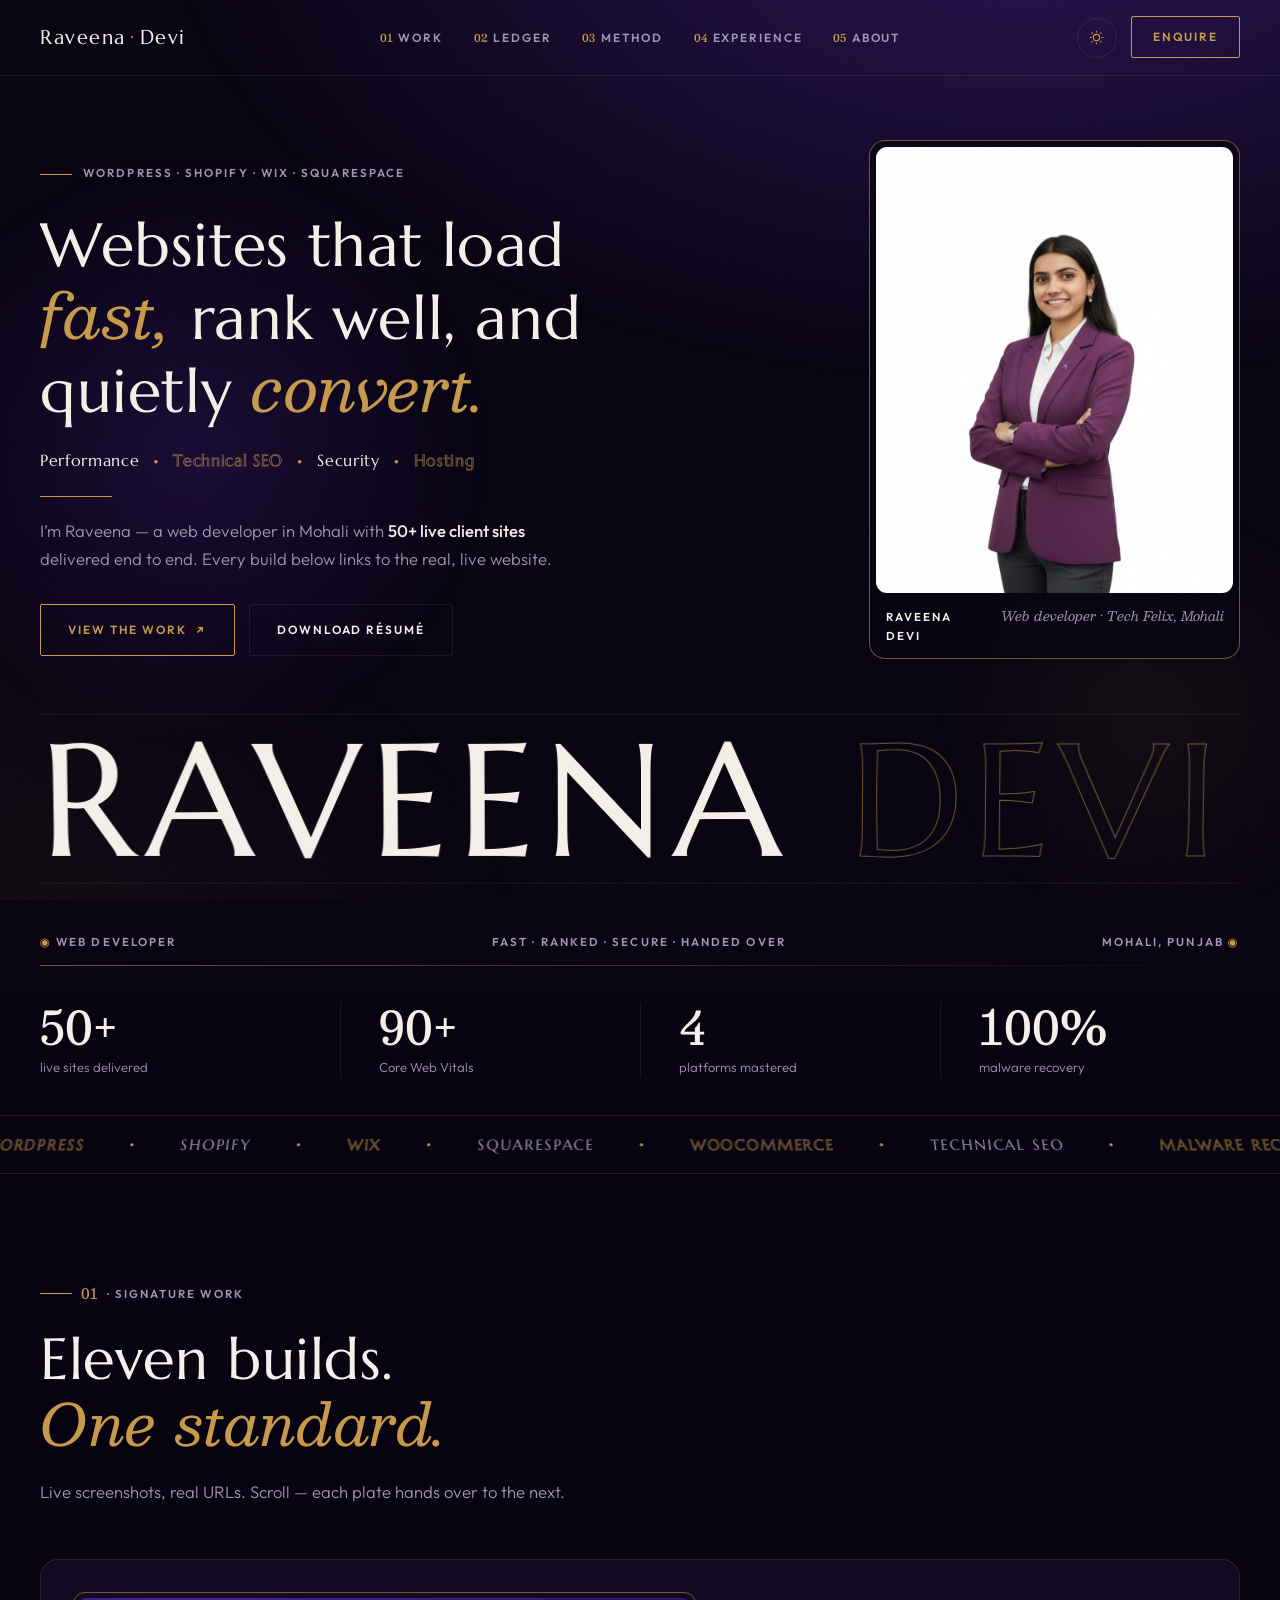
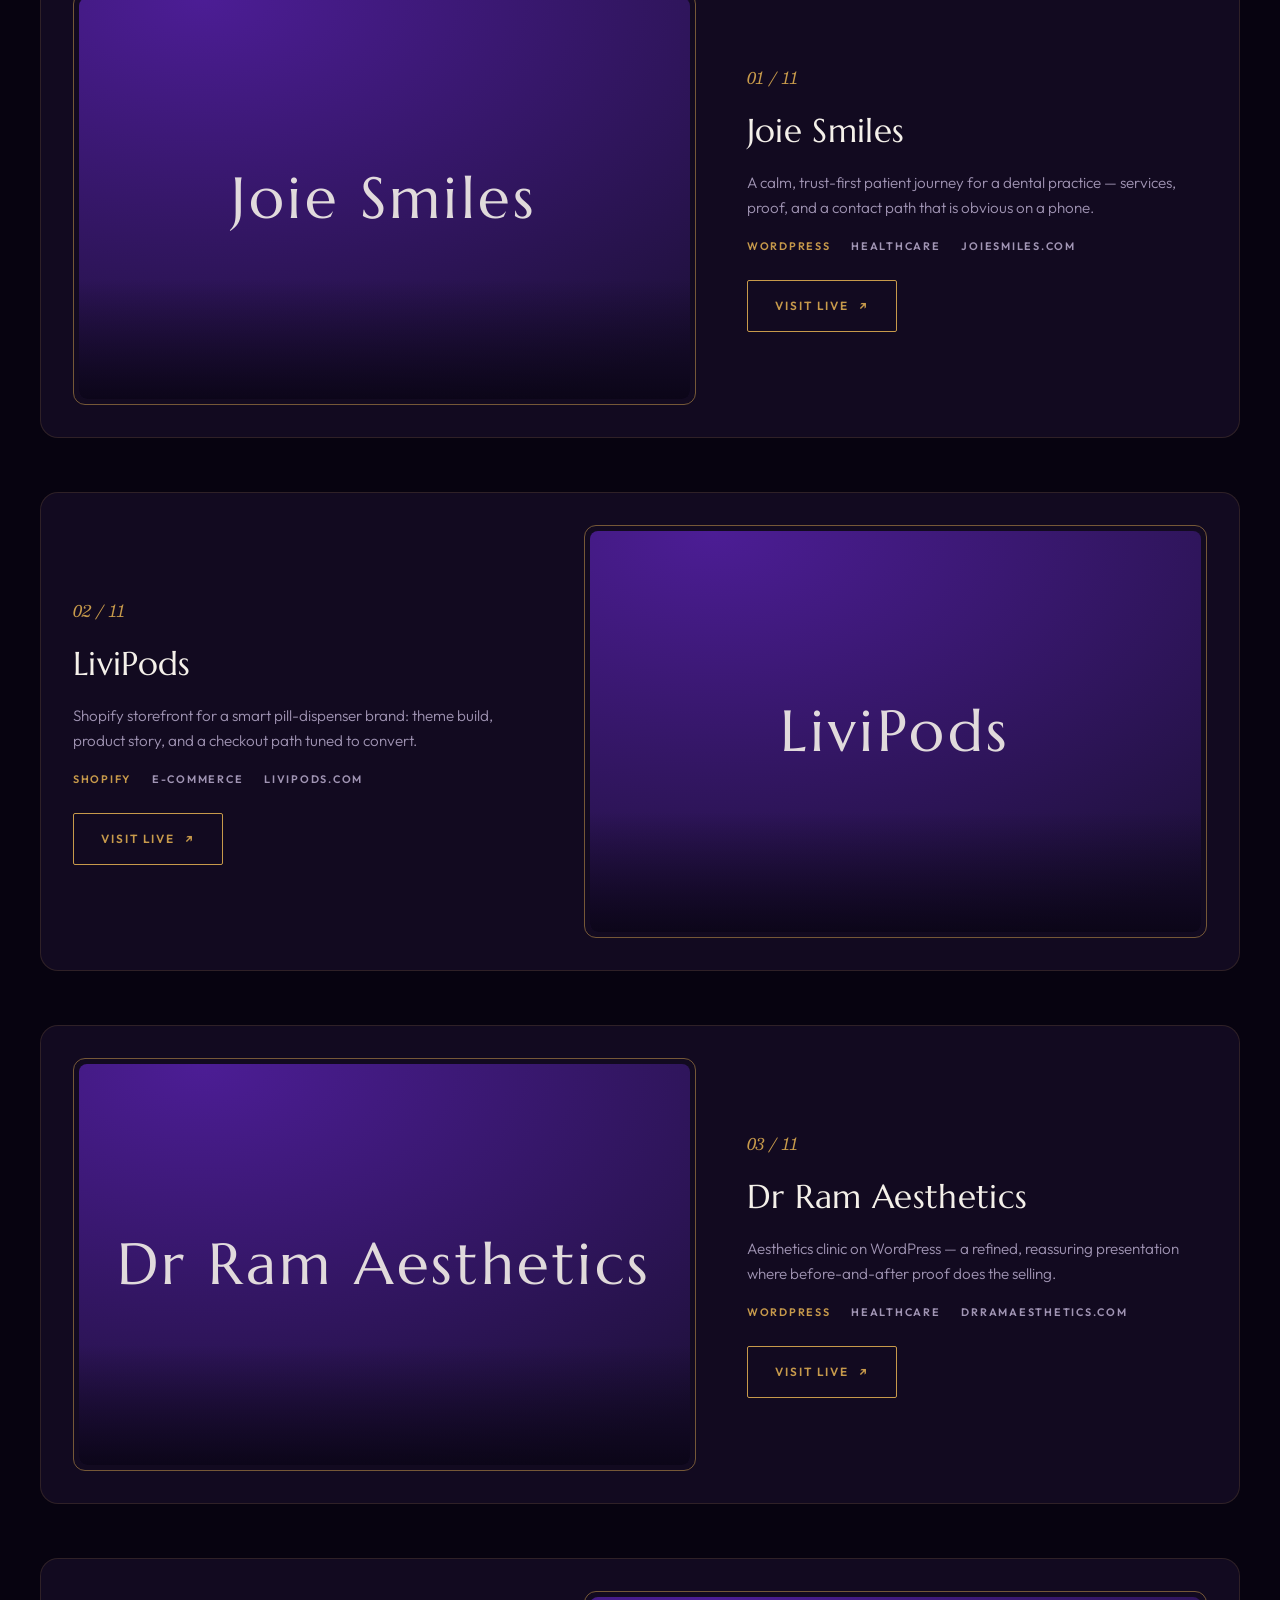
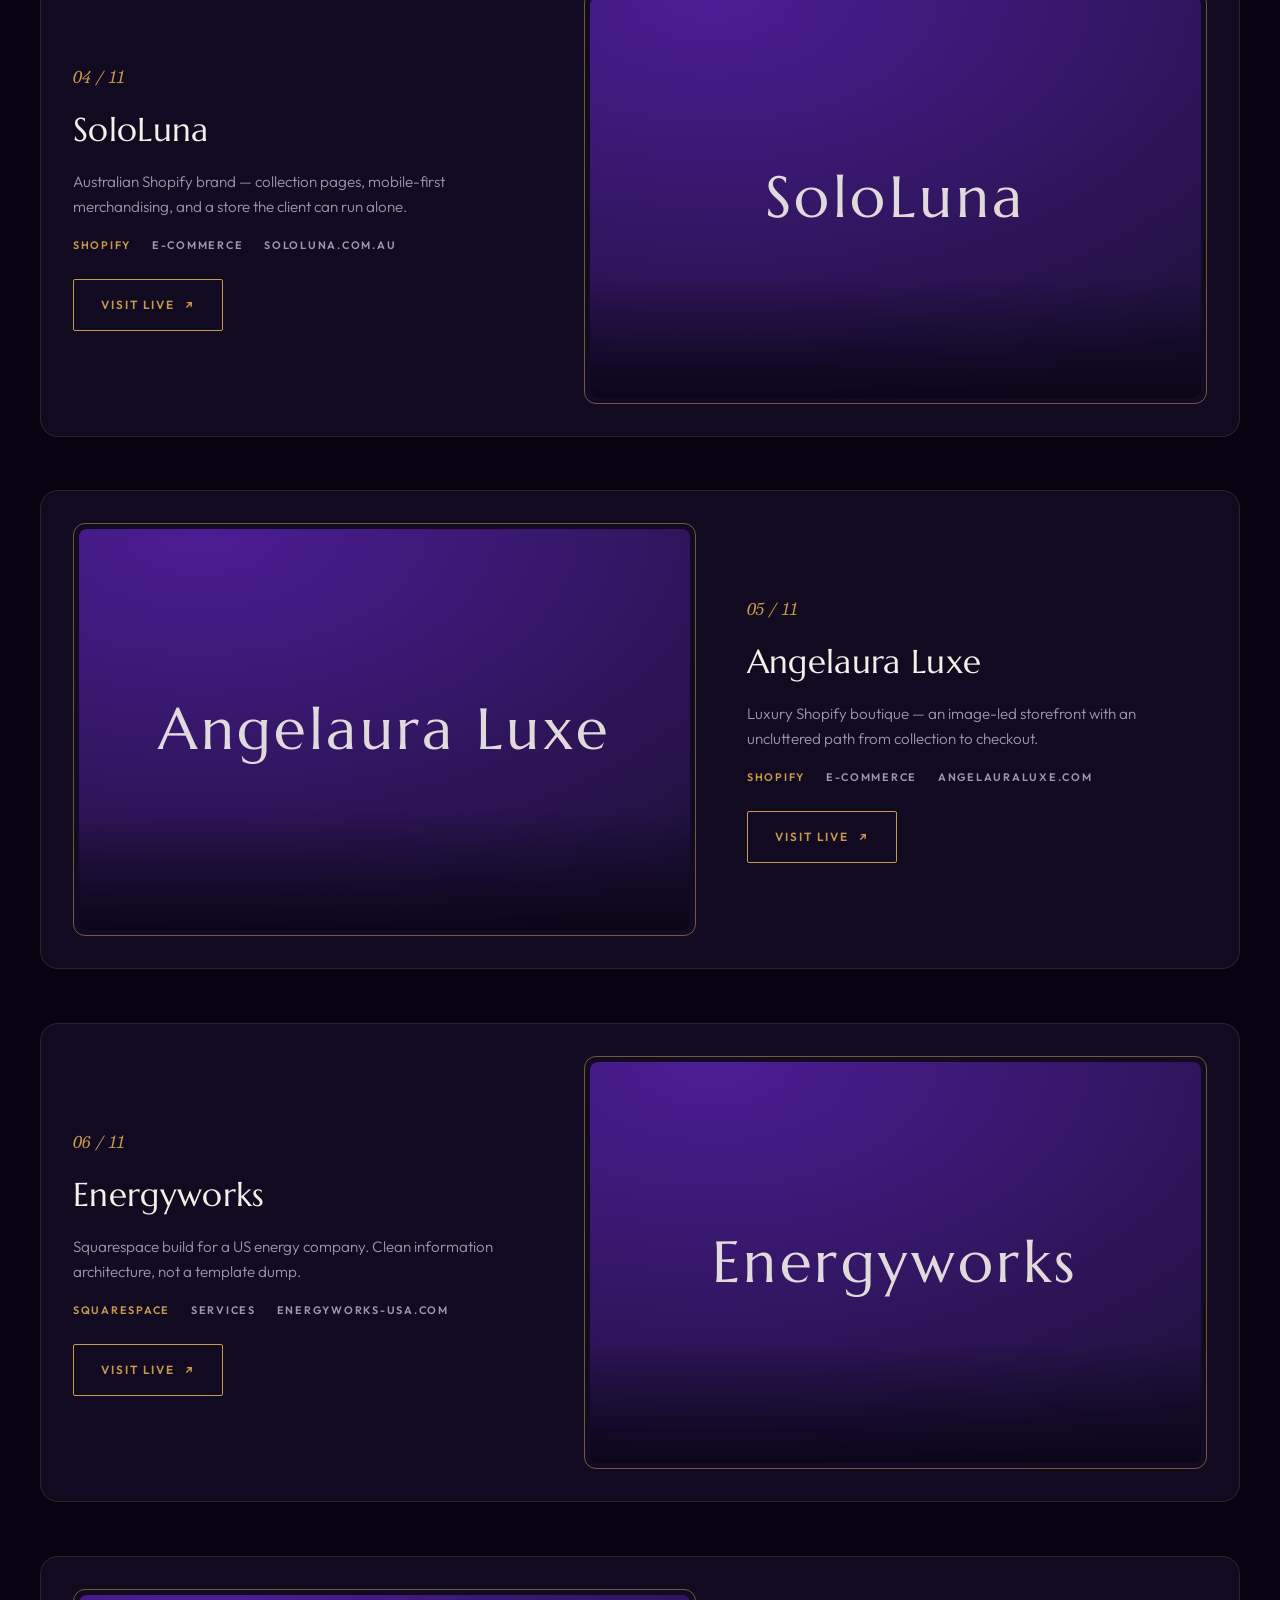
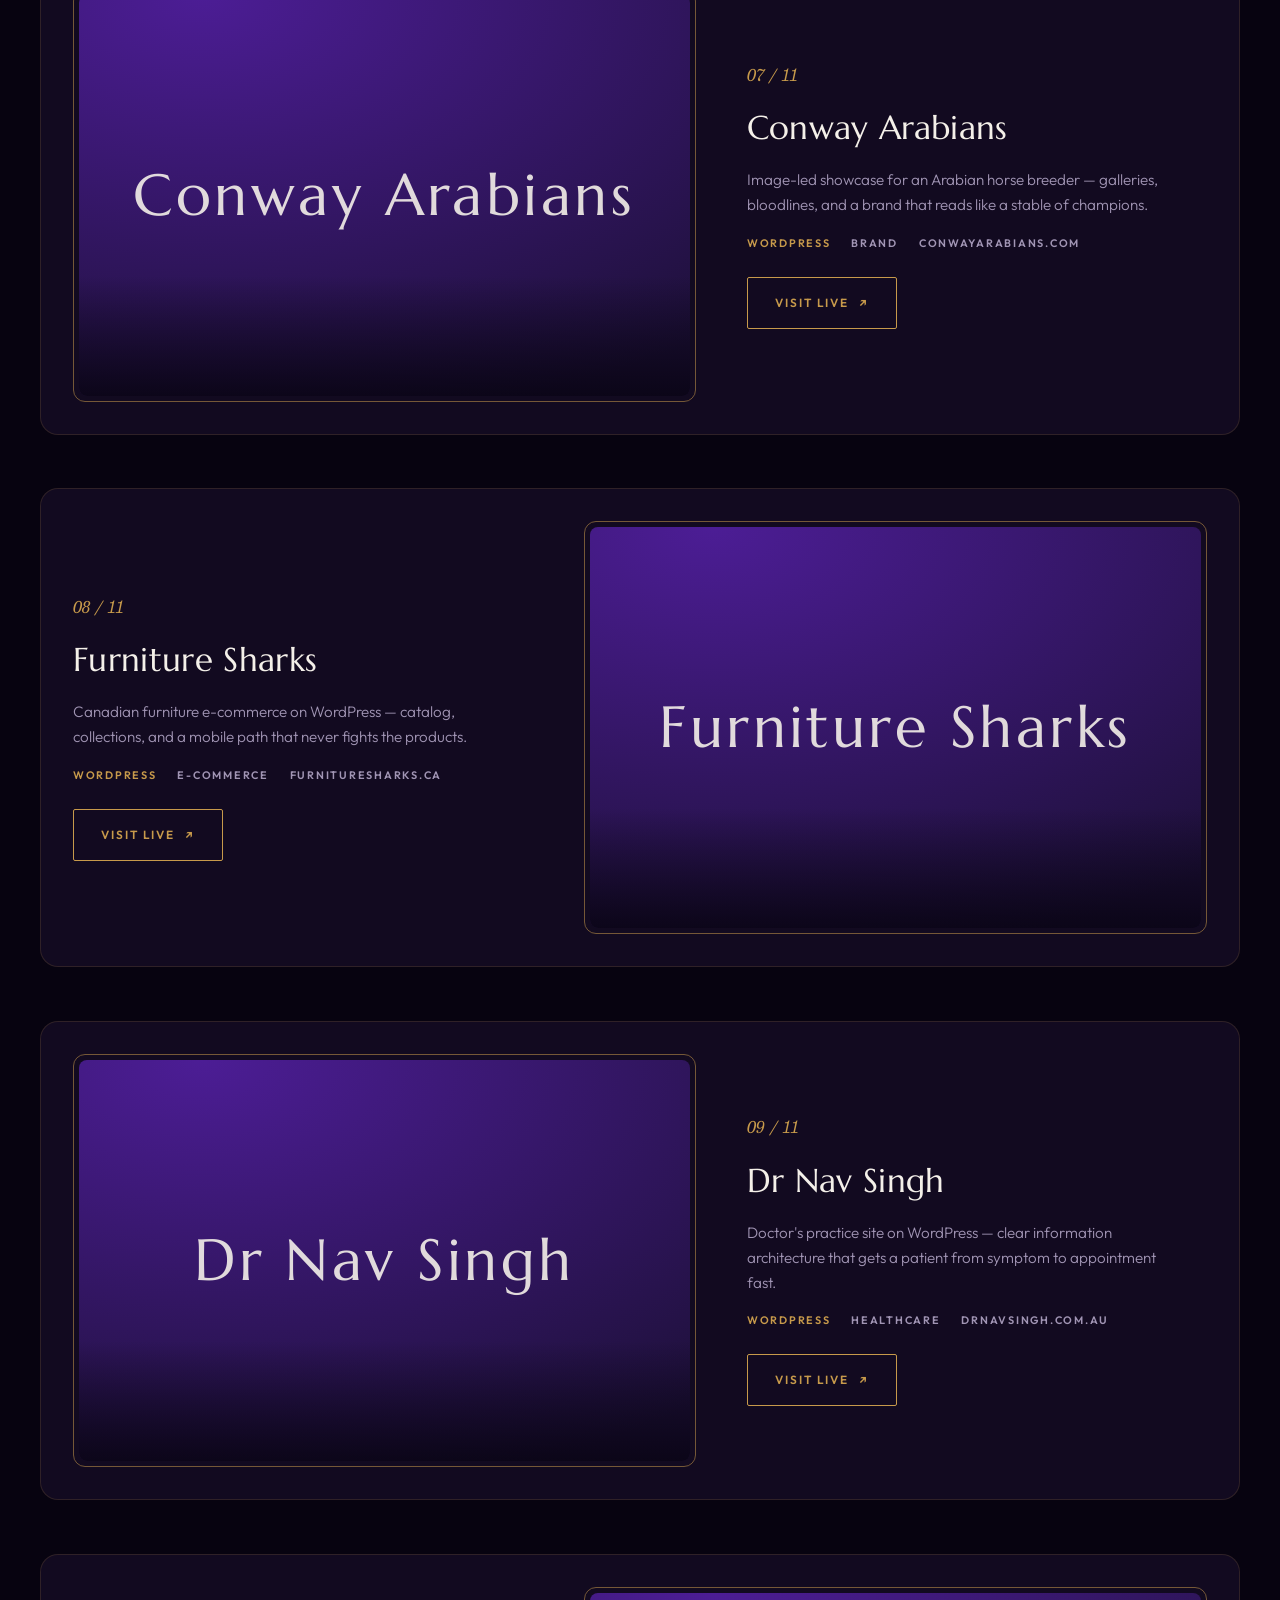
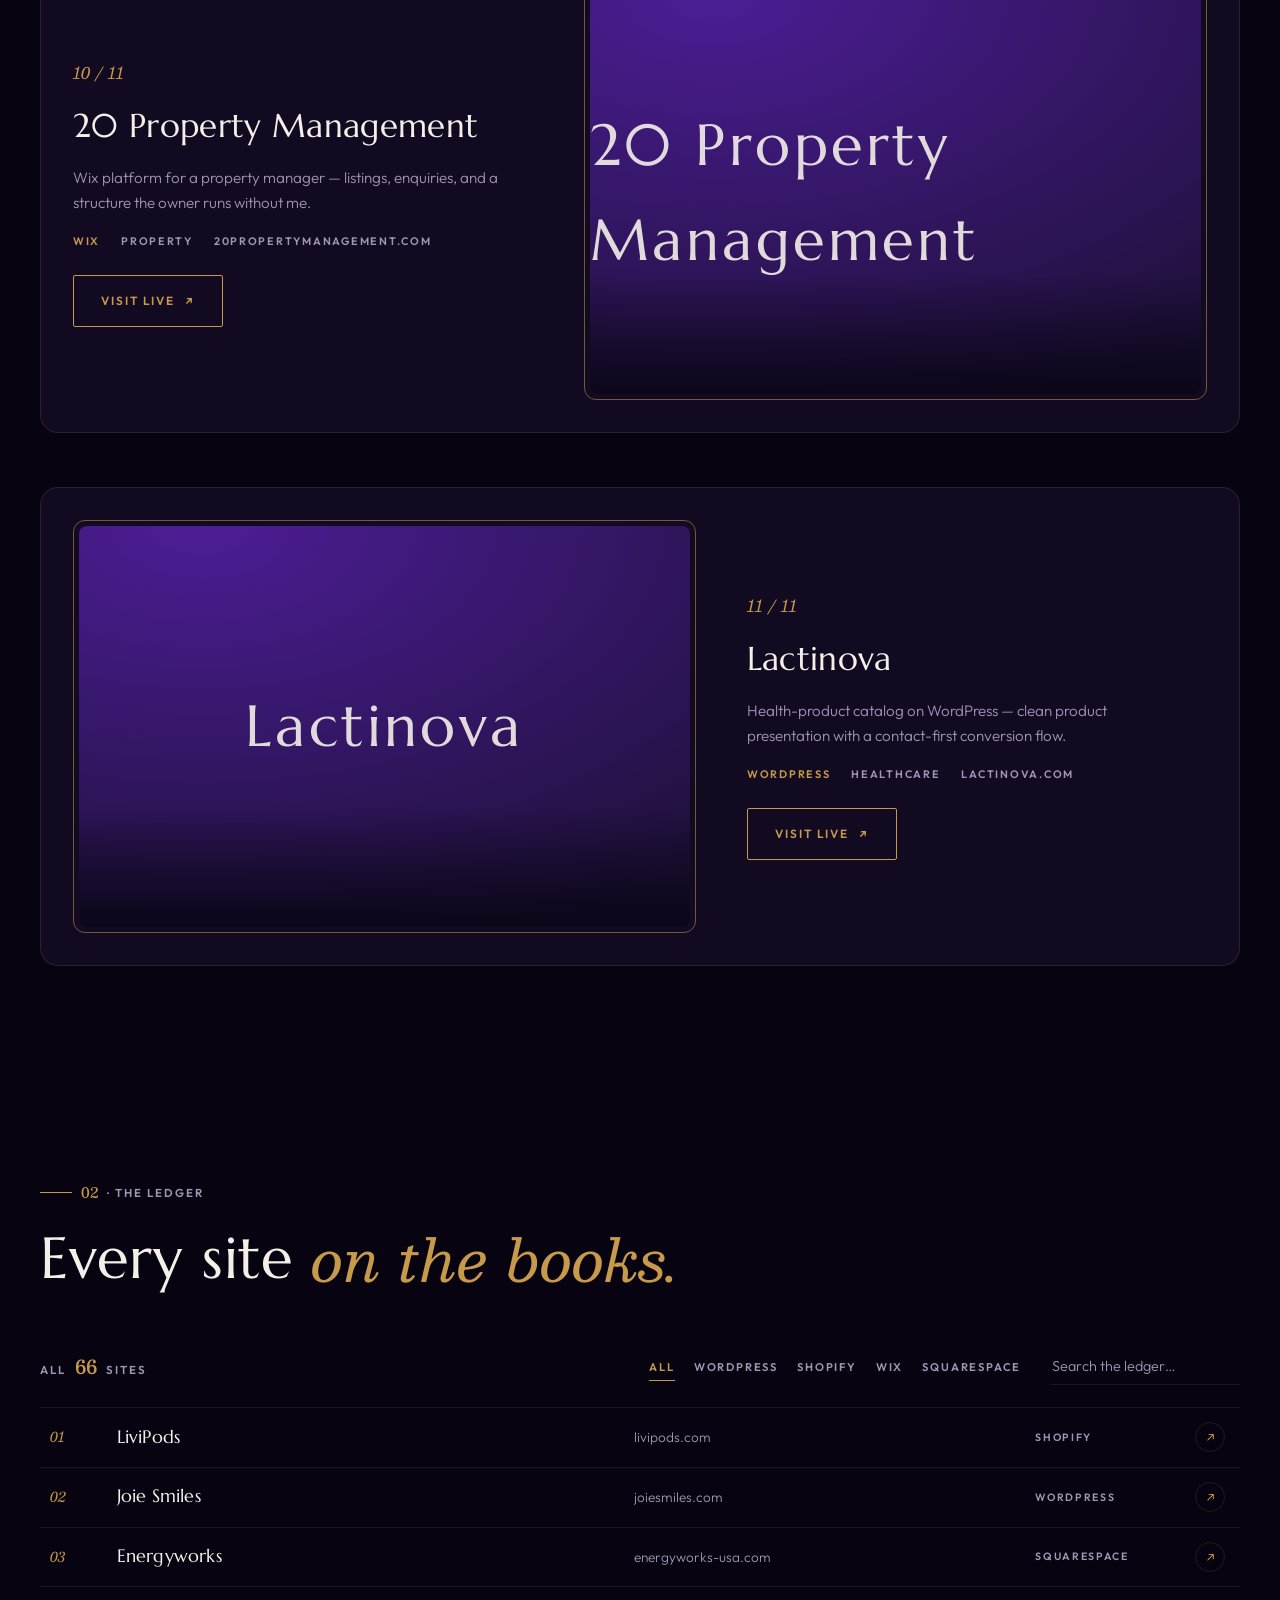
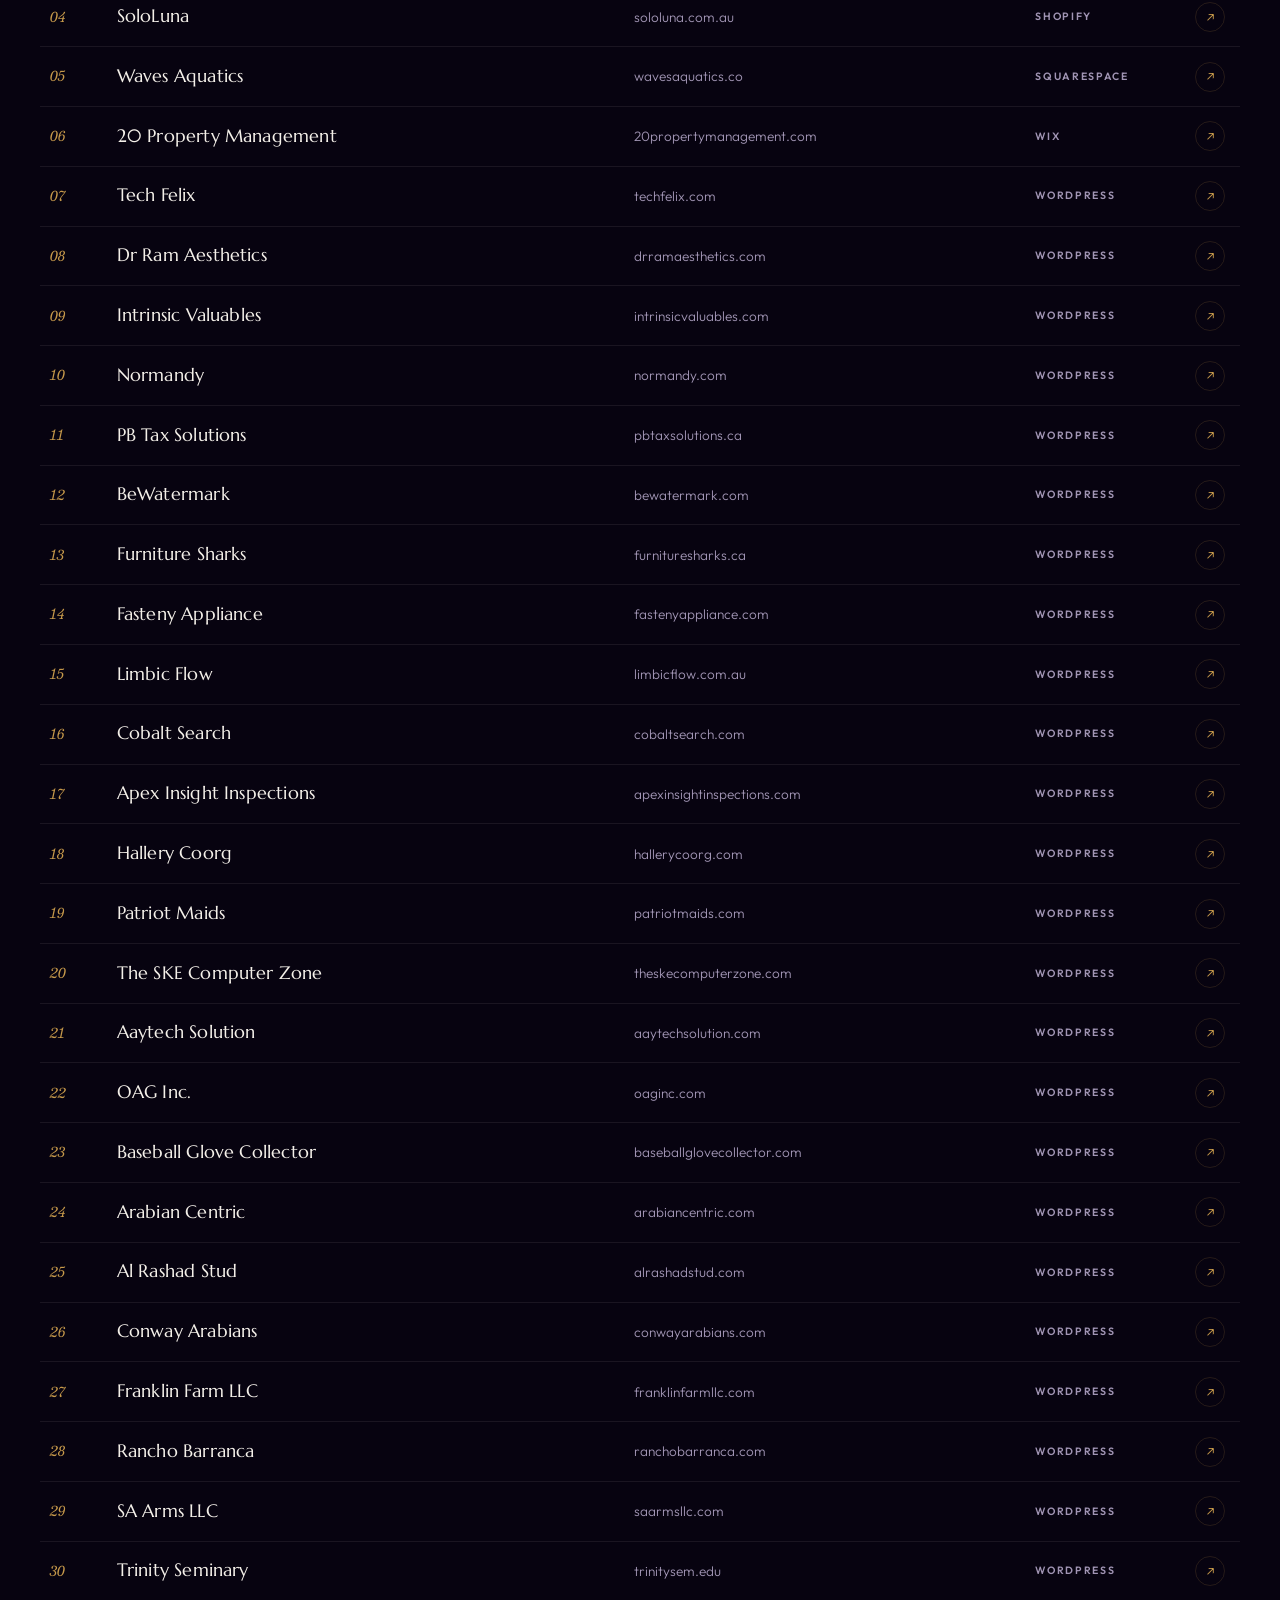
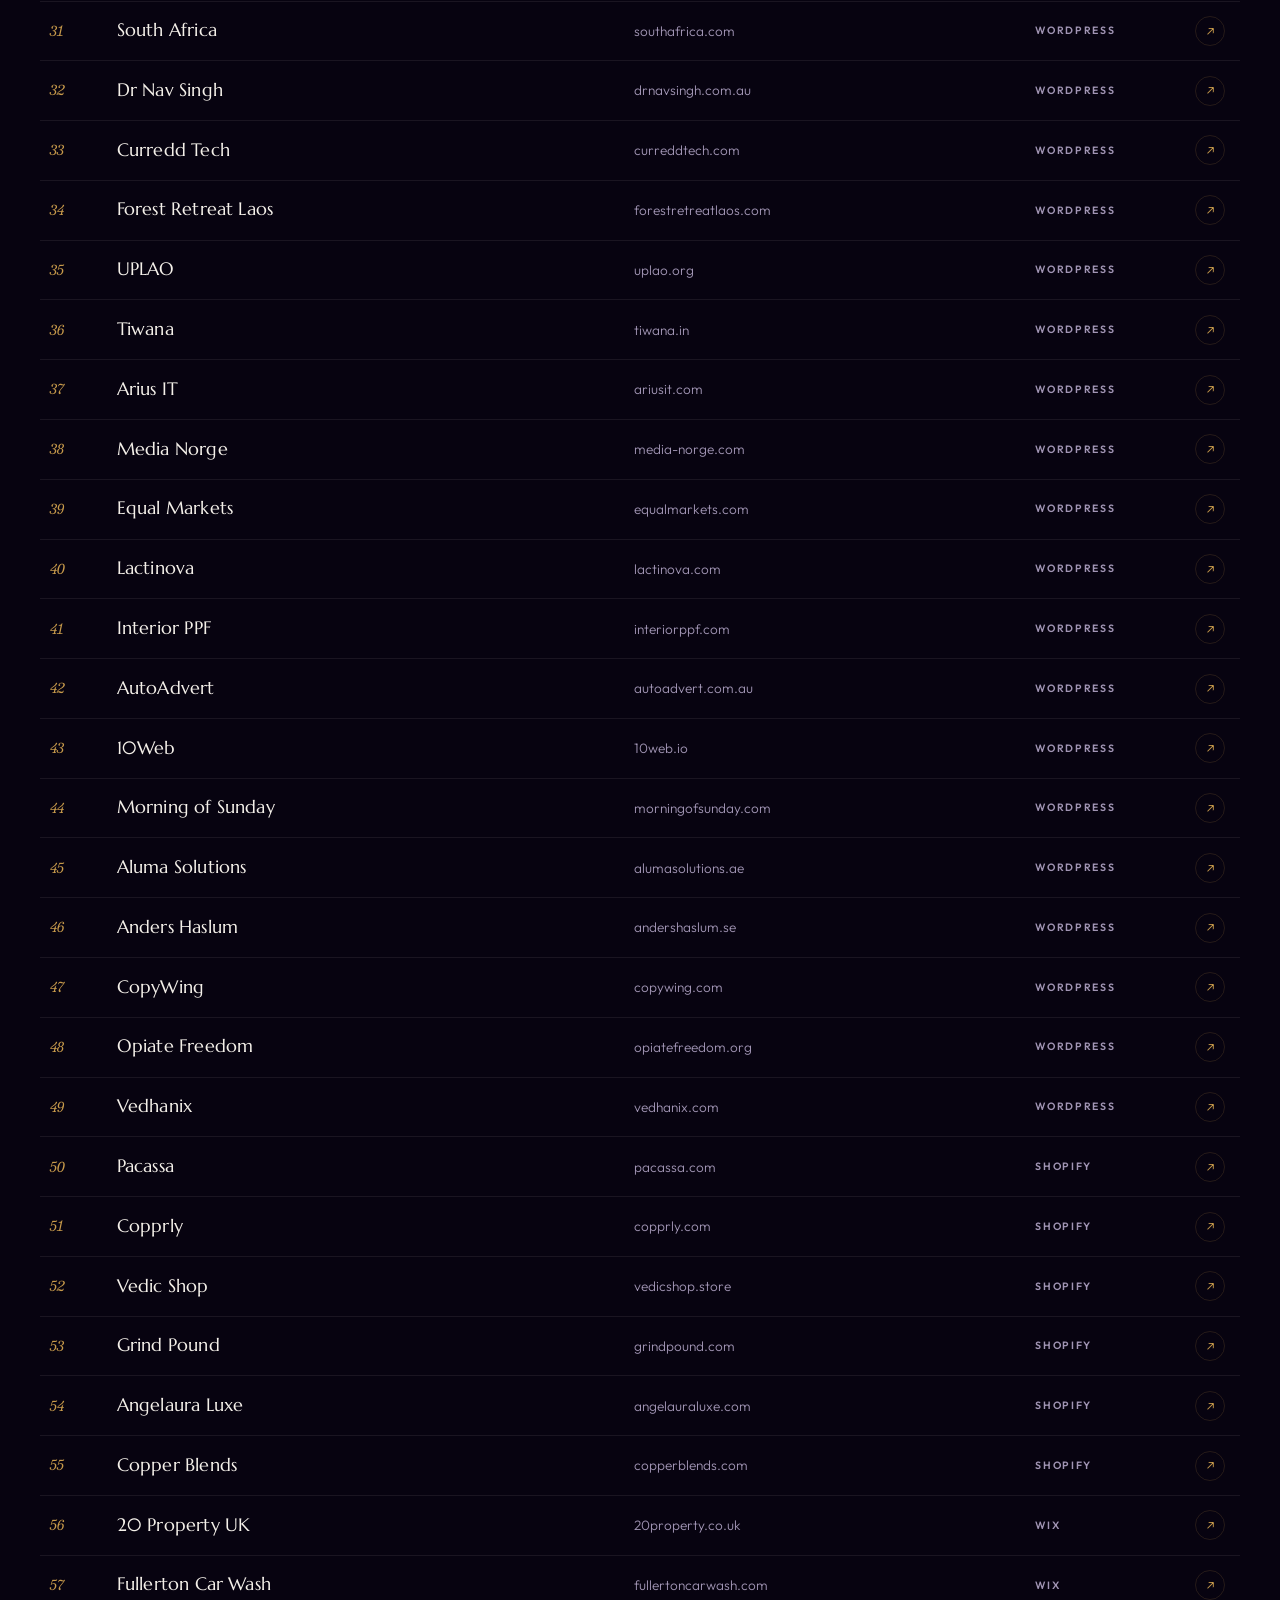
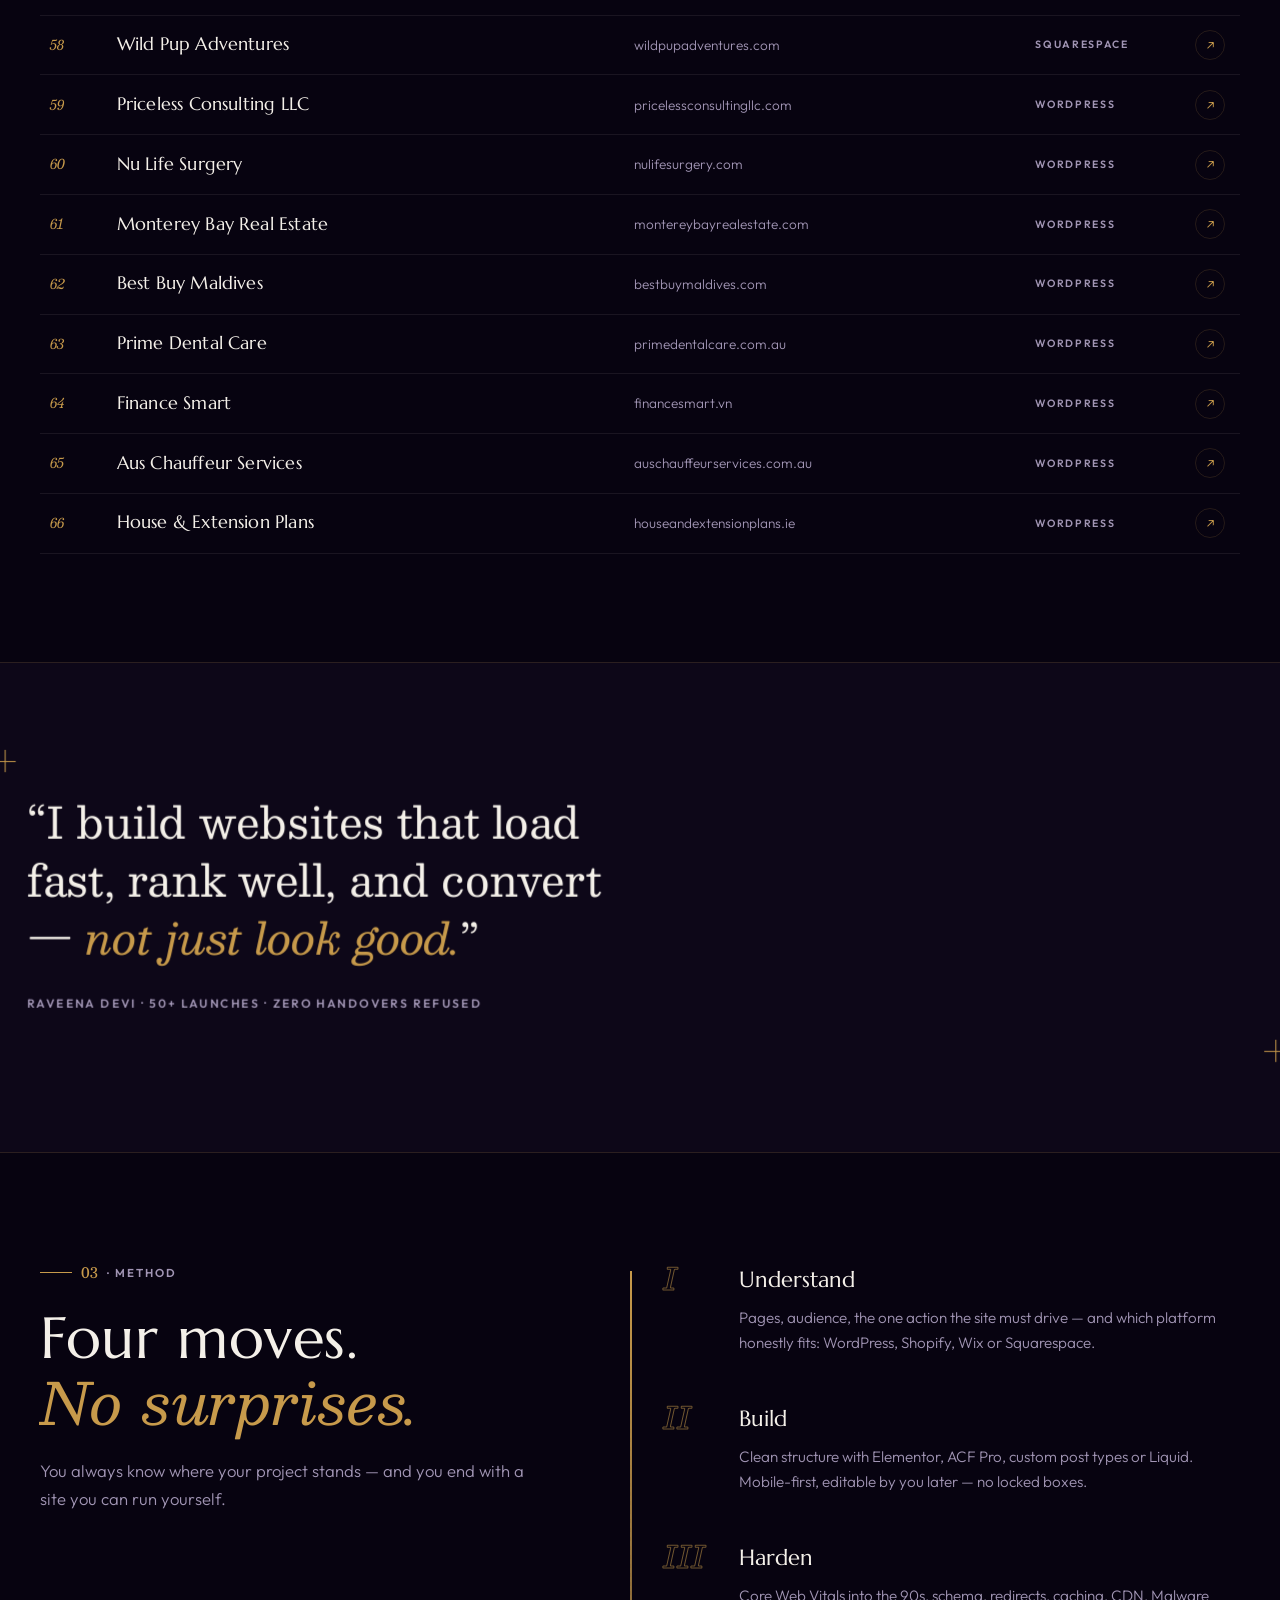
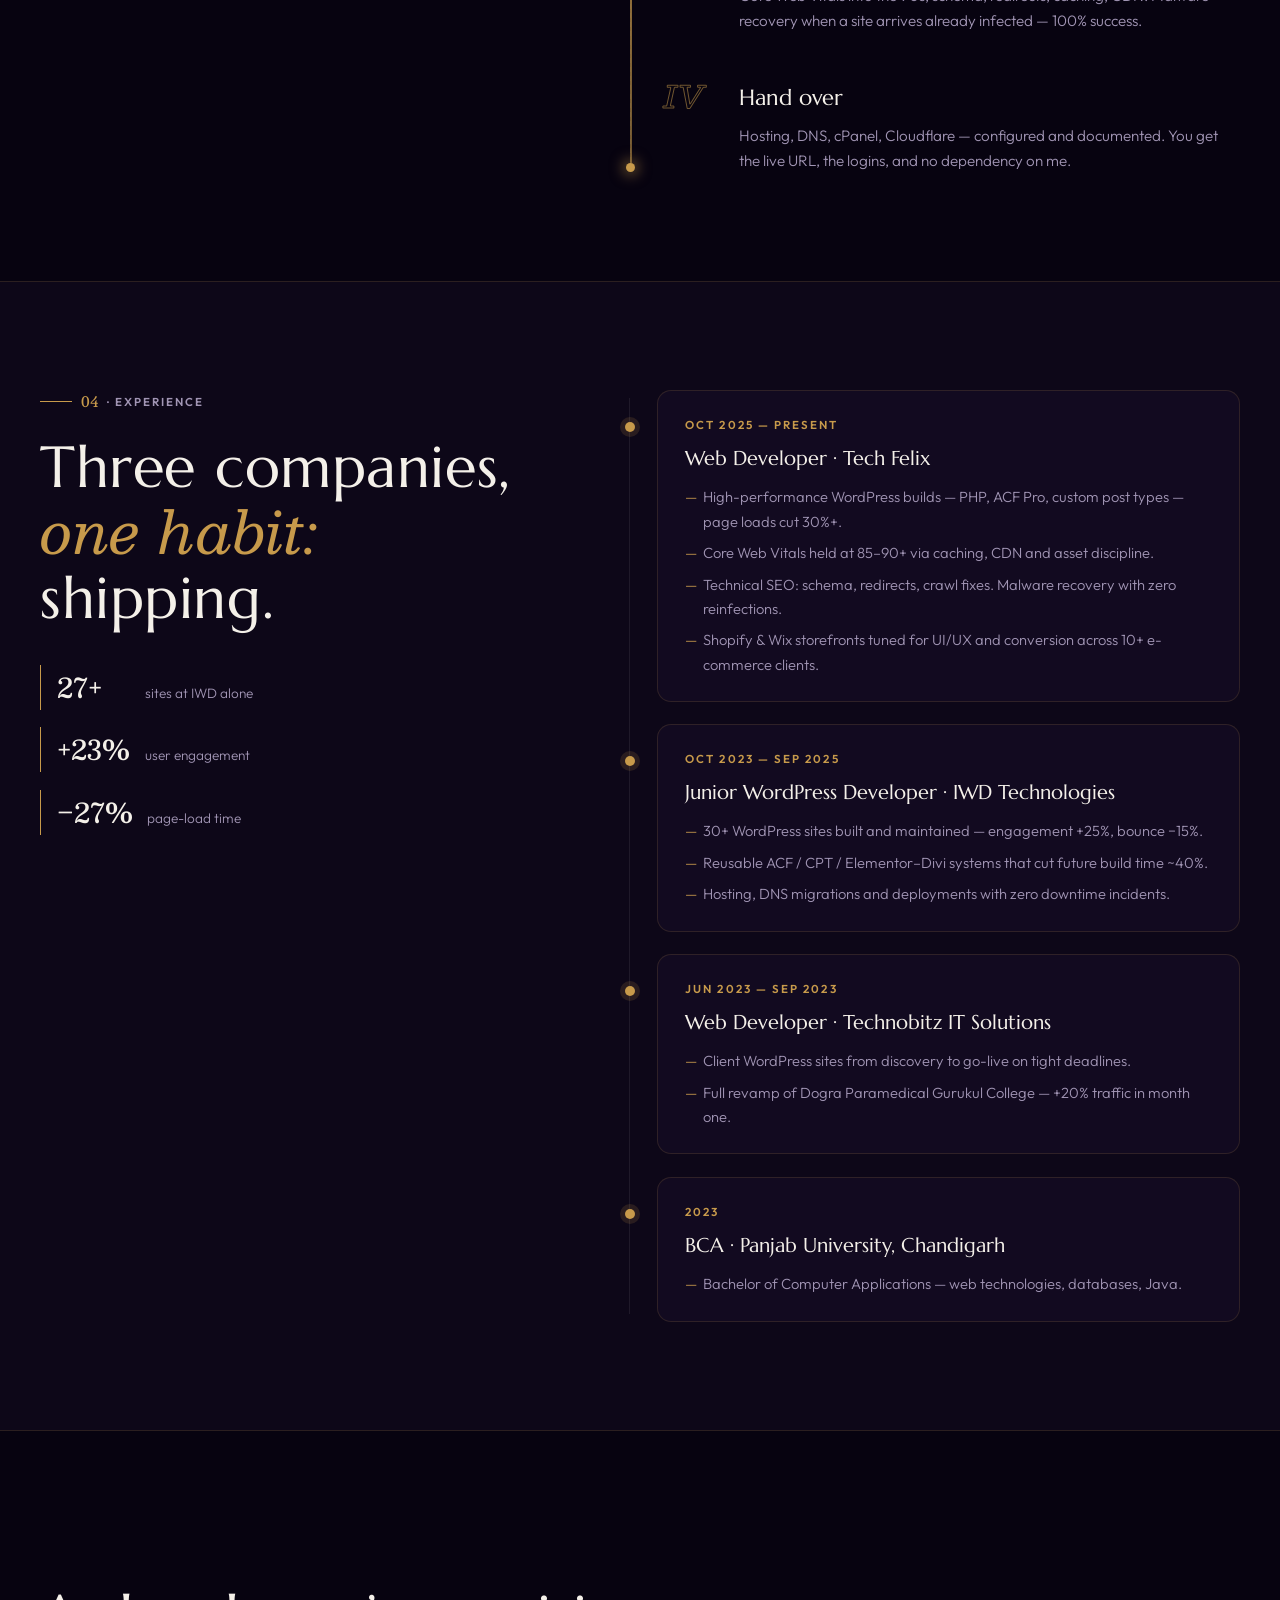
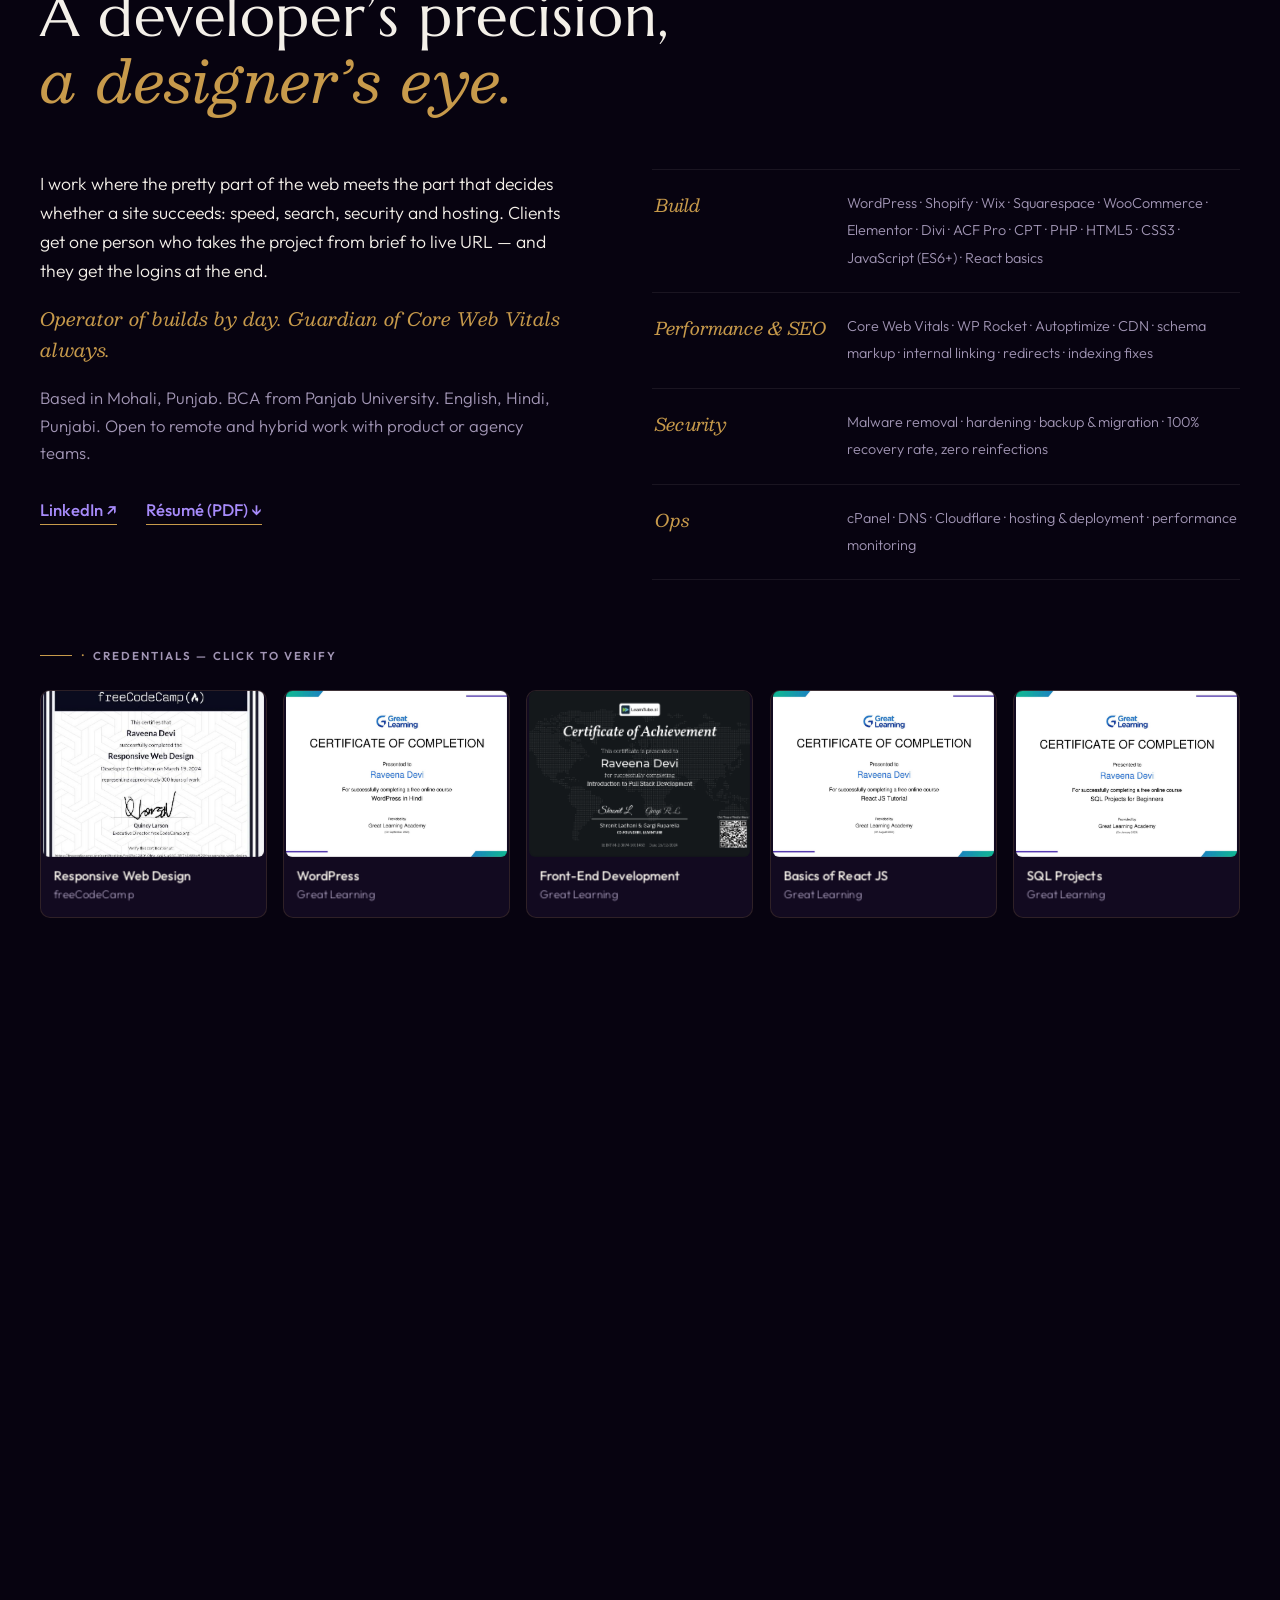
==== commit e9375016: "Redesign portfolio: Midnight Violet Ledger — luxury editorial, 3D motion - Marcellus/Besley/Outfit t" ====
--- a/index.html
+++ b/index.html
@@ -162,7 +162,6 @@
               Live screenshots, real URLs. Scroll — each plate hands over to the next.
             </p>
           </header>
-          <p class="swipe-hint label" aria-hidden="true">Swipe the plates</p>
         </div>
         <div class="shell stack" id="stack"></div>
       </section>
@@ -191,7 +190,6 @@
 
           <ol class="index" id="index-body"></ol>
           <p class="index-empty" id="index-empty" hidden>Nothing in the ledger matches that.</p>
-          <button class="cta cta-line index-more" id="index-more" type="button" hidden>Show all sites</button>
         </div>
         <div class="peek" id="peek" aria-hidden="true"><img alt="" /><span></span></div>
       </section>
@@ -413,10 +411,6 @@
       </section>
     </main>
 
-    <a class="fab" id="fab" href="https://wa.me/916283309768" target="_blank" rel="noopener" aria-label="Chat with Raveena on WhatsApp">
-      <svg viewBox="0 0 24 24" fill="none" stroke="currentColor" stroke-width="1.9" aria-hidden="true"><path d="M21 11.5a8.5 8.5 0 0 1-12.4 7.6L3 21l1.9-5.6A8.5 8.5 0 1 1 21 11.5Z"/><path d="M8.5 10.3h7M8.5 13.3h4.5"/></svg>
-    </a>
-
     <footer class="site-footer">
       <div class="shell footer-inner">
         <p class="label">© <span id="year">2026</span> Raveena Devi · Mohali</p>
--- a/style.css
+++ b/style.css
@@ -782,69 +782,6 @@
   .hero-print { width: min(320px, 86vw); justify-self: start; }
 }
 
-/* ── mobile experience ──────────────────────────────────────── */
-.swipe-hint, .index-more, .fab { display: none; }
-
-@media (max-width: 1060px) {
-  /* signature work becomes a swipeable snap deck (one screen, eleven plates) */
-  .stack {
-    display: flex; gap: 0.9rem; overflow-x: auto;
-    scroll-snap-type: x mandatory; -webkit-overflow-scrolling: touch;
-    scrollbar-width: none; perspective: none;
-    margin-inline: calc(var(--pad) * -1); padding: 0.4rem var(--pad) 1.2rem;
-  }
-  .stack::-webkit-scrollbar { display: none; }
-  .plate, .plate:nth-child(even) {
-    flex: 0 0 min(82vw, 430px); scroll-snap-align: center;
-    align-content: start; gap: 1.1rem;
-  }
-  .plate-copy p {
-    display: -webkit-box; -webkit-line-clamp: 3; -webkit-box-orient: vertical; overflow: hidden;
-  }
-  .plate-cta { margin-top: 1.1rem; }
-
-  .swipe-hint { display: inline-flex; align-items: center; gap: 0.55rem; color: var(--gold); margin: -1.4rem 0 1.4rem; }
-  .swipe-hint::after { content: "⟶"; font-size: 1.05rem; animation: nudge 1.8s var(--ease) infinite; }
-
-  /* wide, short portrait — the film-card ratio, so the hero fits one screen */
-  .hero-print { width: 100%; max-width: 460px; justify-self: start; }
-  .hero-print .print-well { aspect-ratio: 16 / 10; }
-  .hero-print .print-well img { object-position: 50% 14%; }
-
-  /* floating WhatsApp button — contact is always one thumb away */
-  .fab {
-    position: fixed; right: 1.05rem; bottom: 1.05rem; z-index: 110;
-    width: 56px; height: 56px; border-radius: 50%; display: grid; place-items: center;
-    background: var(--gold); color: #0b0714;
-    box-shadow: 0 16px 36px -12px rgba(199, 154, 75, 0.65);
-    transform: translateY(90px); opacity: 0;
-    transition: transform 0.6s var(--ease), opacity 0.4s ease;
-  }
-  .fab.is-on { transform: none; opacity: 1; }
-  .fab svg { width: 25px; height: 25px; }
-}
-@keyframes nudge { 0%, 100% { transform: translateX(0); } 50% { transform: translateX(9px); } }
-
-@media (max-width: 760px) {
-  .section { padding-block: 4rem; }
-  .hero { min-height: auto; padding-bottom: 1.6rem; }
-  .masthead { padding-top: 1rem; }
-
-  /* the ledger opens short; one tap shows the full index */
-  .index-more { display: flex; width: 100%; margin-top: 1.2rem; }
-  .index-more[hidden] { display: none; }
-
-  /* credentials become a swipe row of framed prints */
-  .cert-grid {
-    display: flex; gap: 0.9rem; overflow-x: auto;
-    scroll-snap-type: x mandatory; -webkit-overflow-scrolling: touch;
-    scrollbar-width: none;
-    margin-inline: calc(var(--pad) * -1); padding: 0.2rem var(--pad) 1rem;
-  }
-  .cert-grid::-webkit-scrollbar { display: none; }
-  .cert { flex: 0 0 62vw; scroll-snap-align: center; }
-}
-
 /* ── reduced motion ─────────────────────────────────────────── */
 @media (prefers-reduced-motion: reduce) {
   *, *::before, *::after {
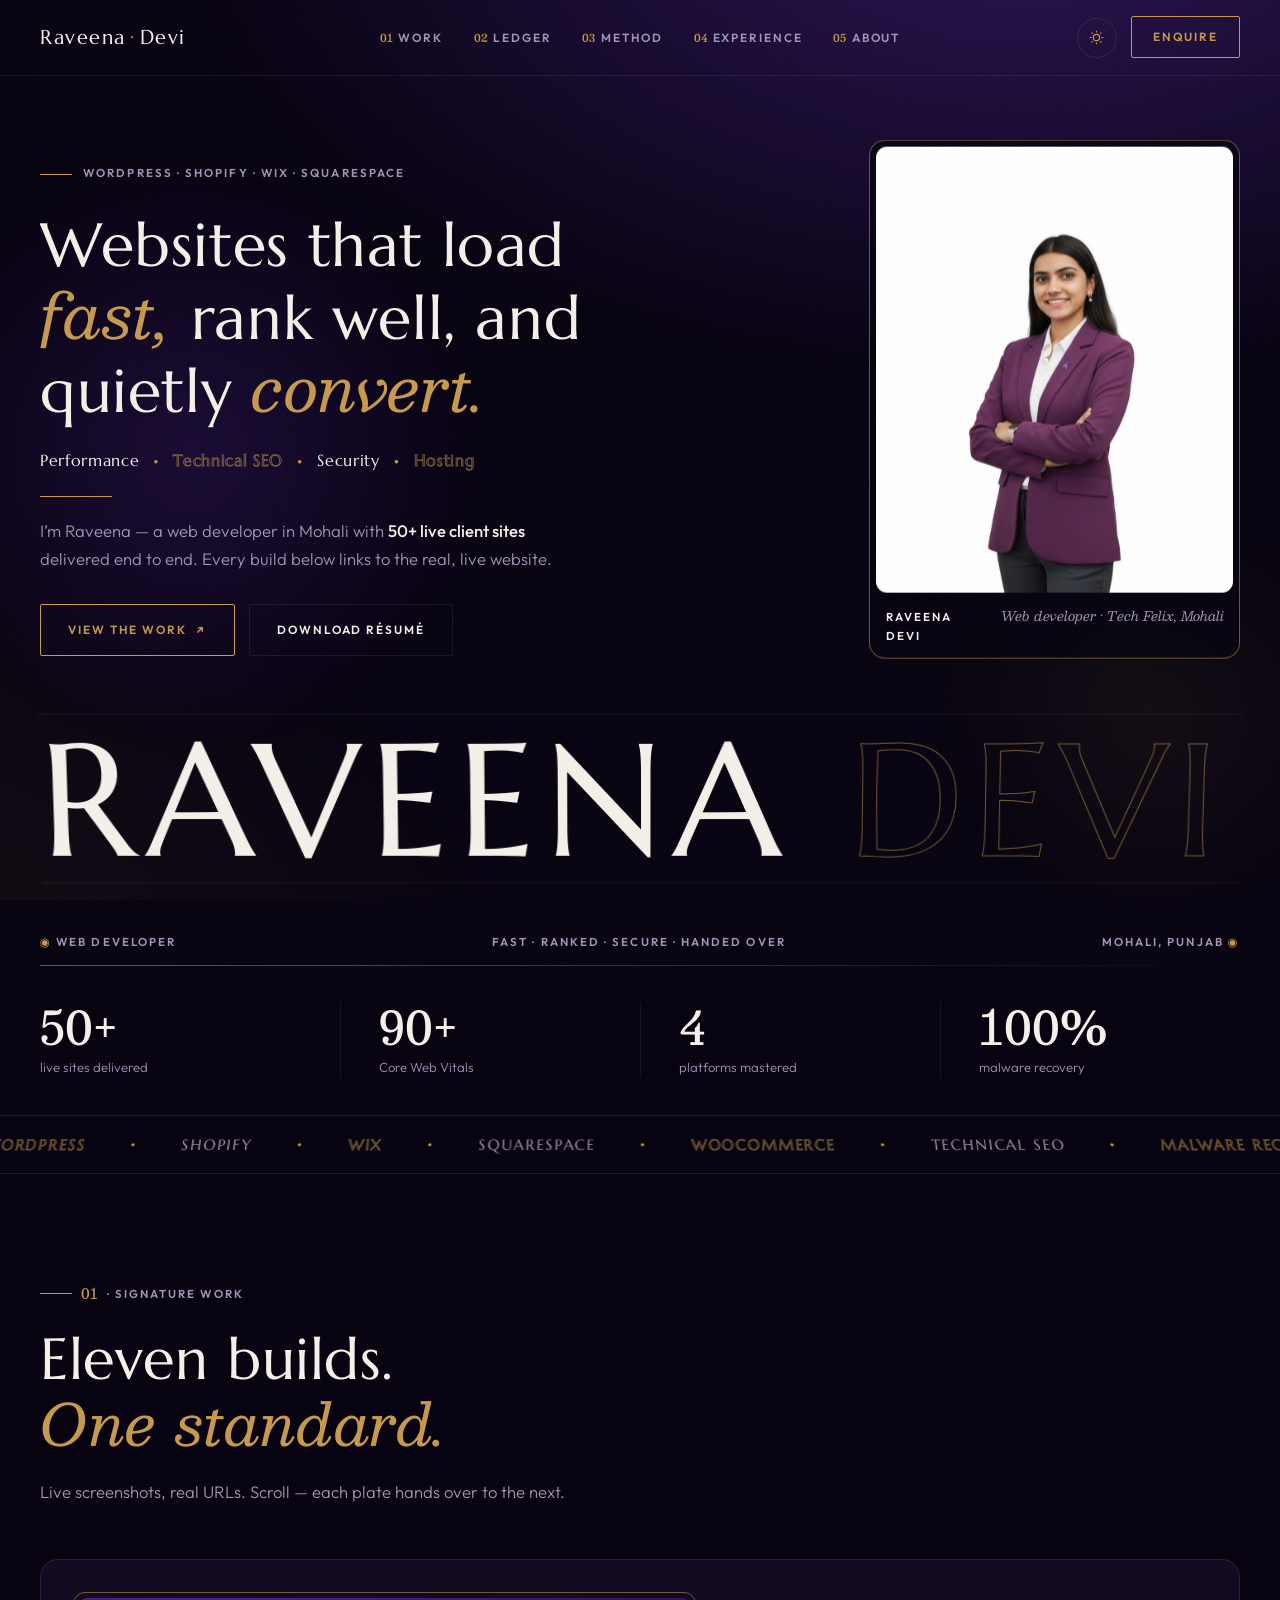
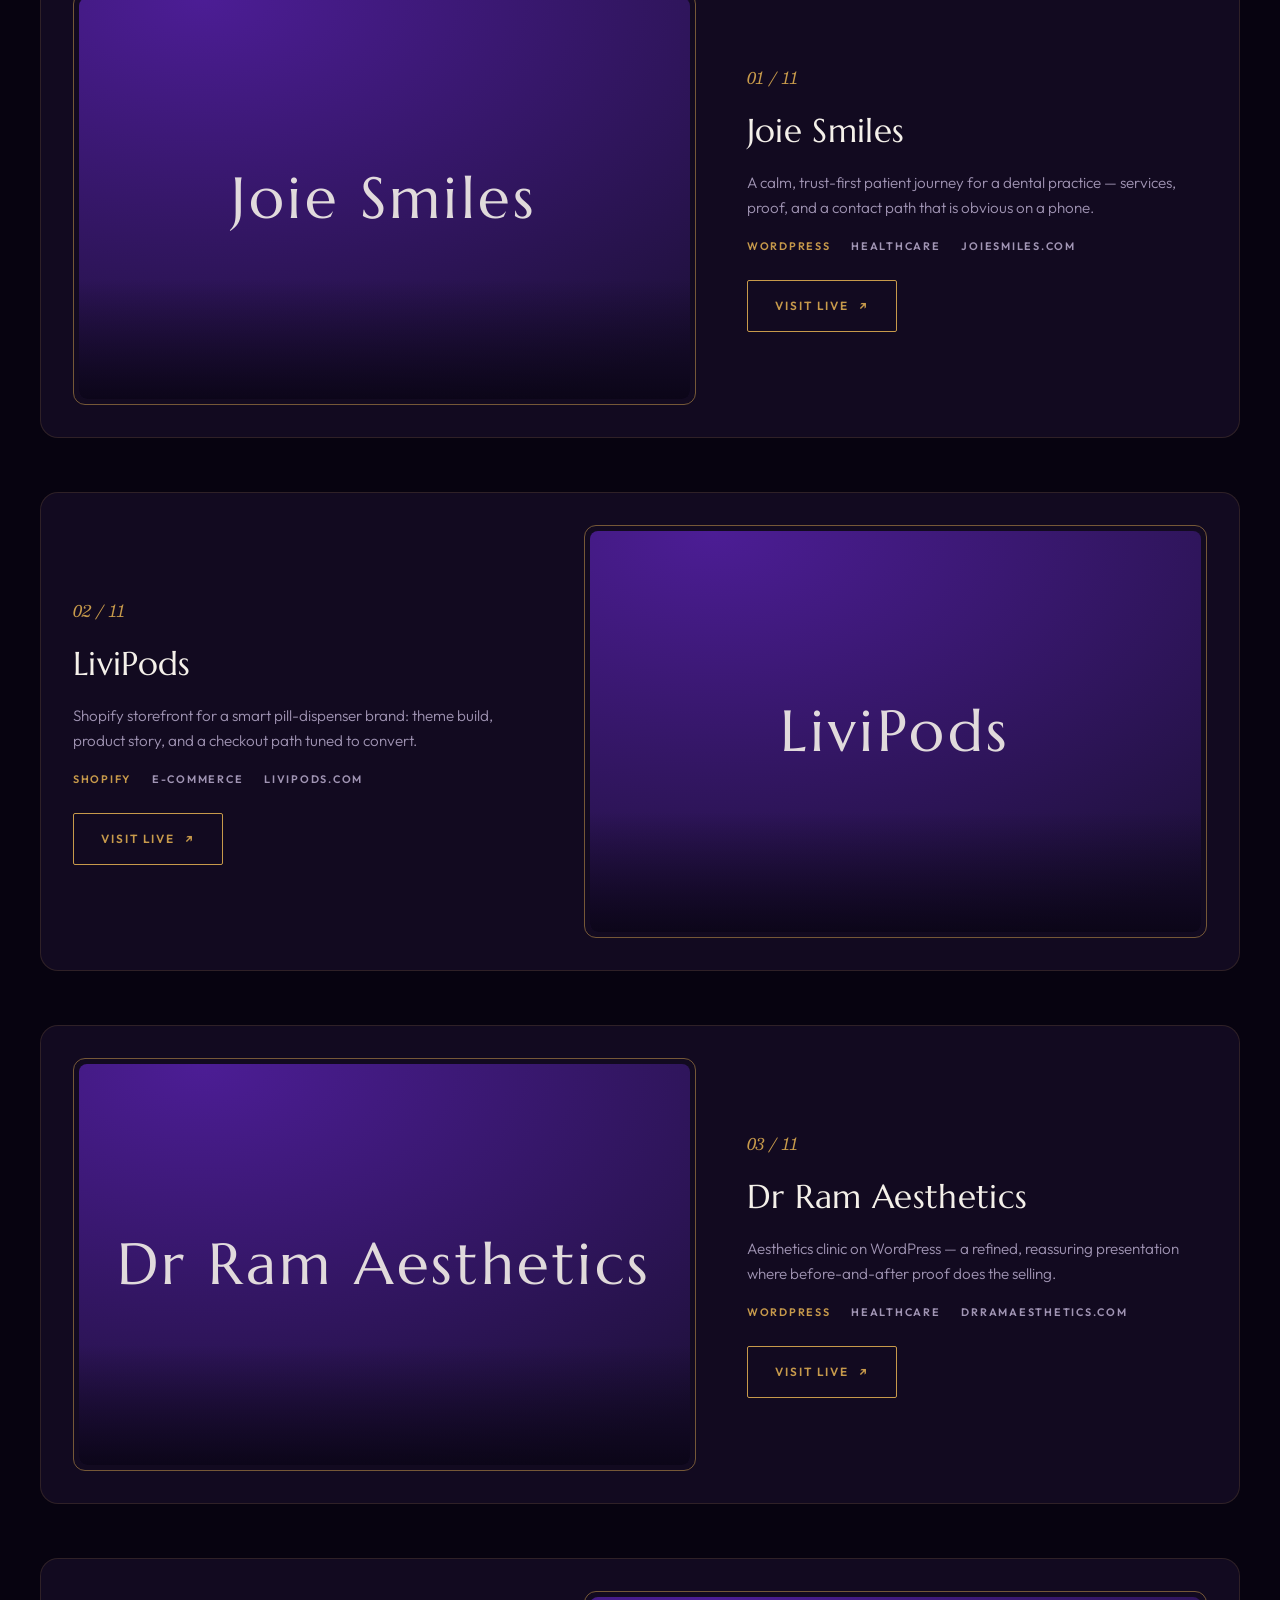
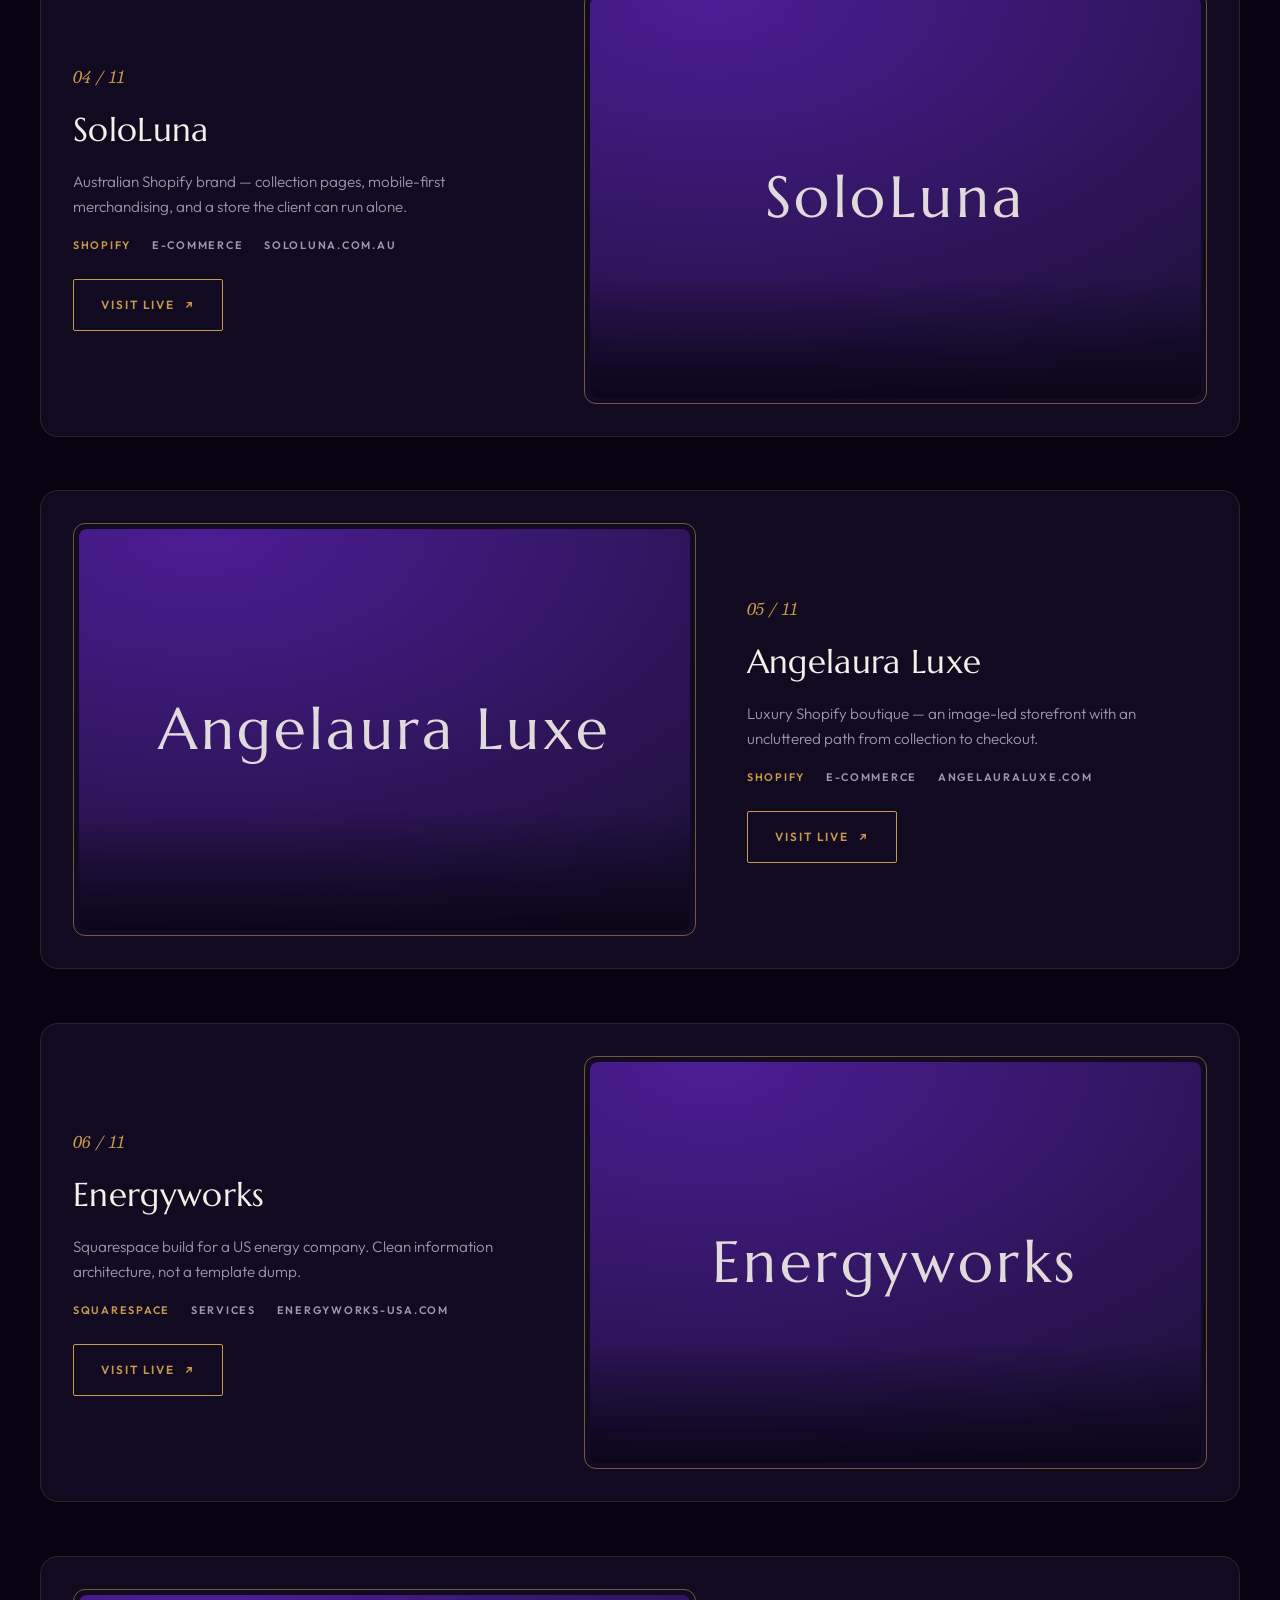
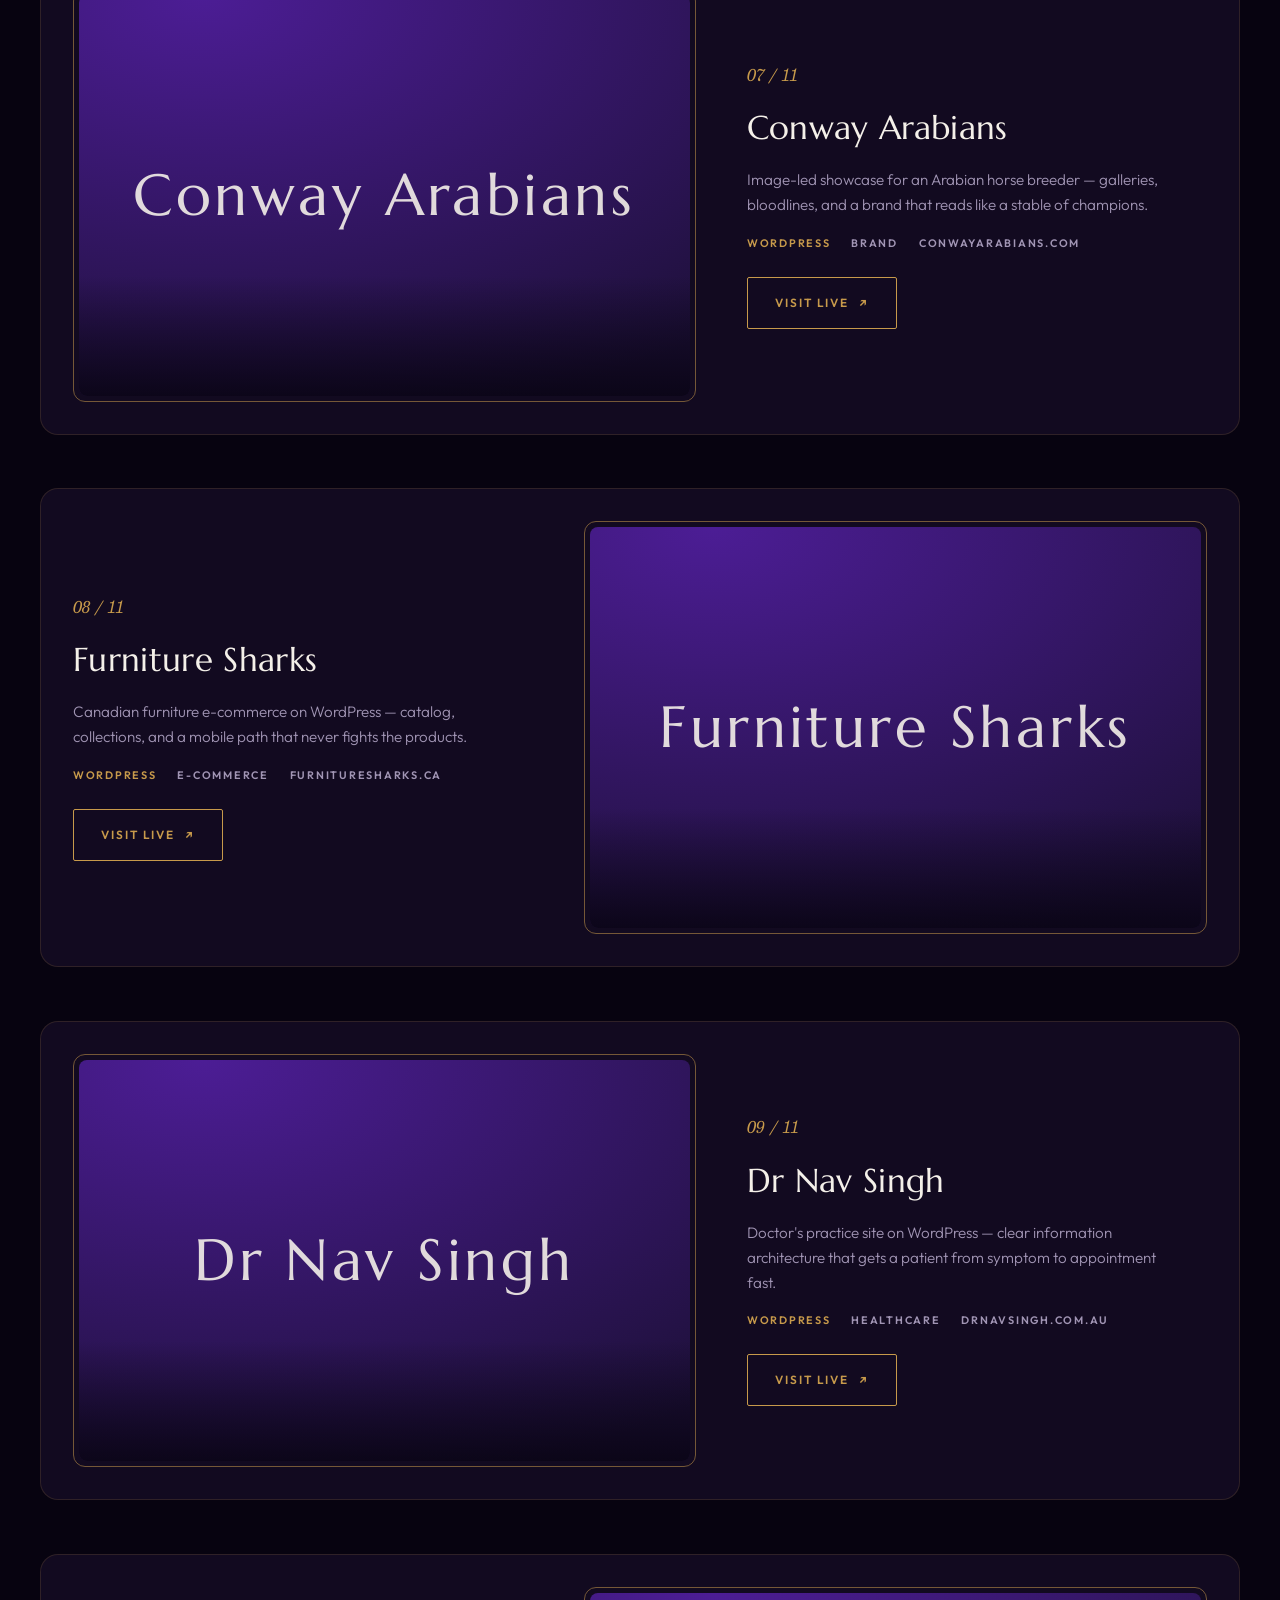
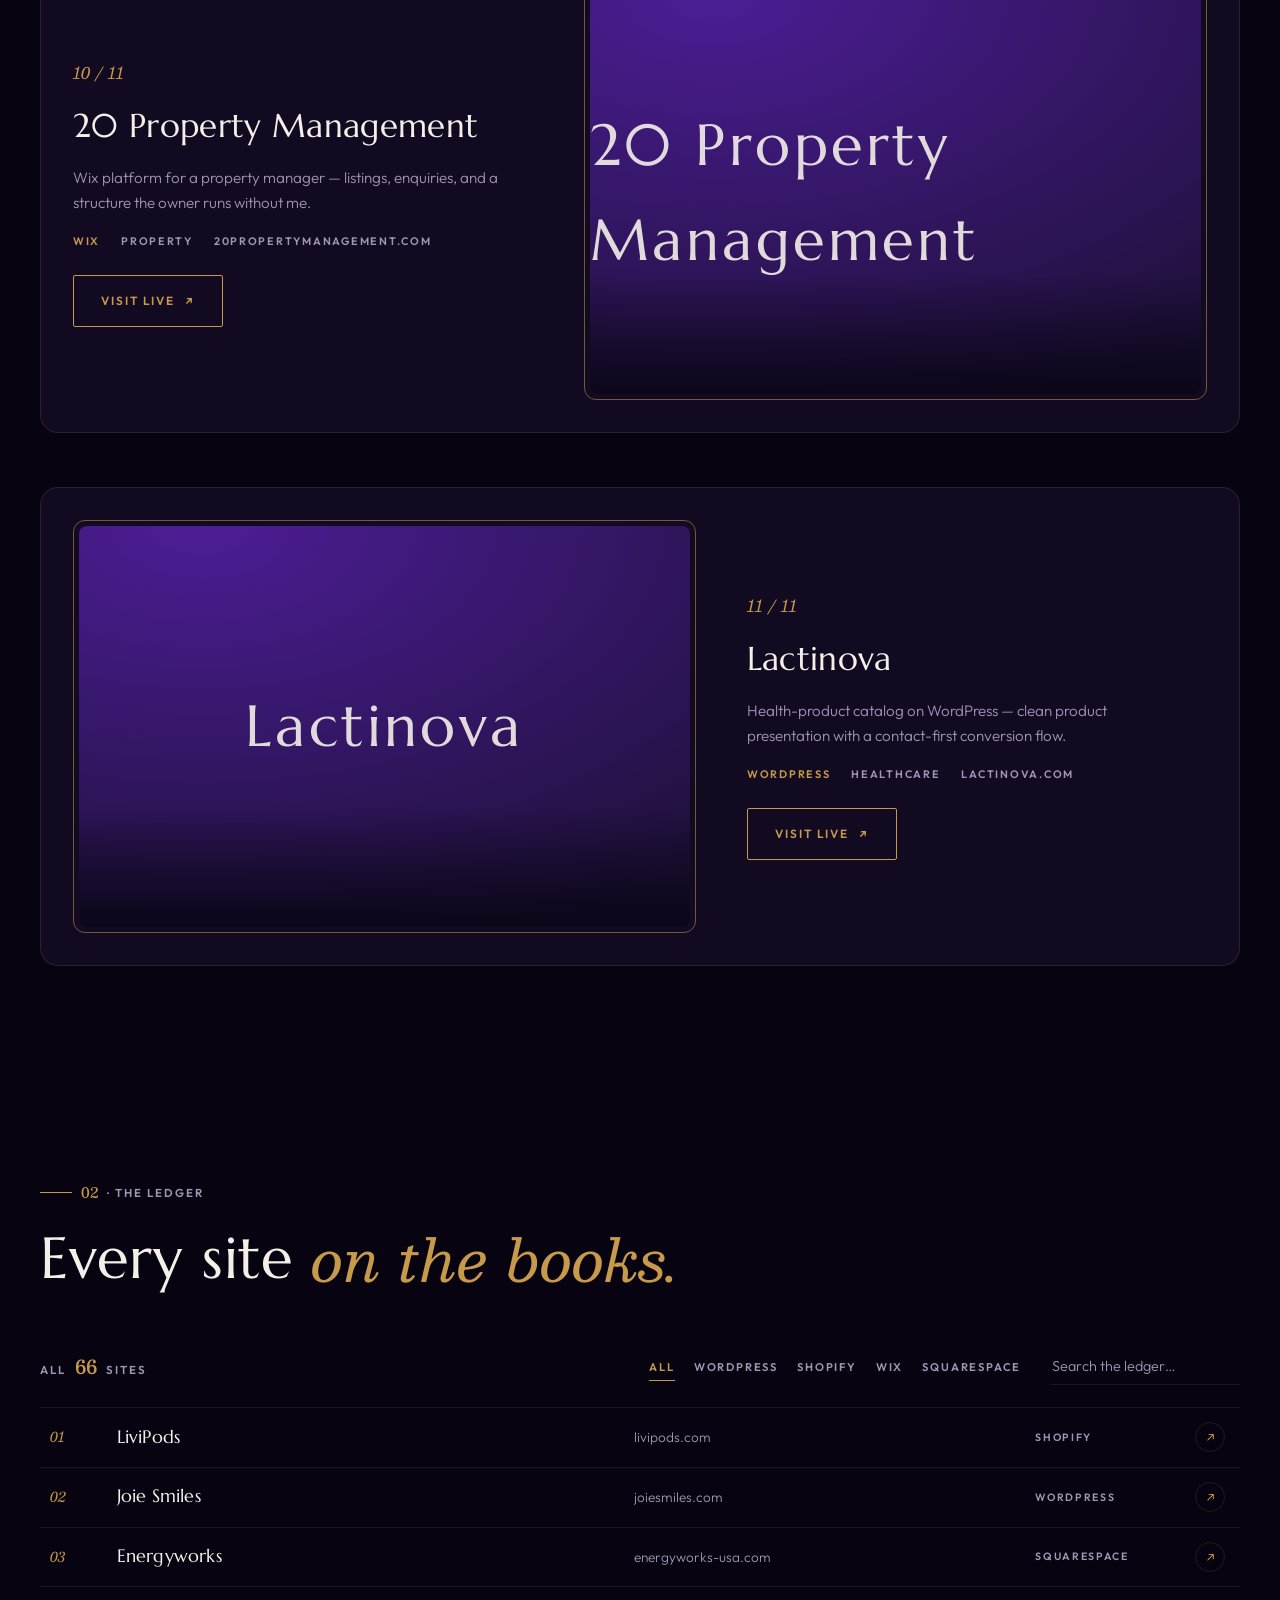
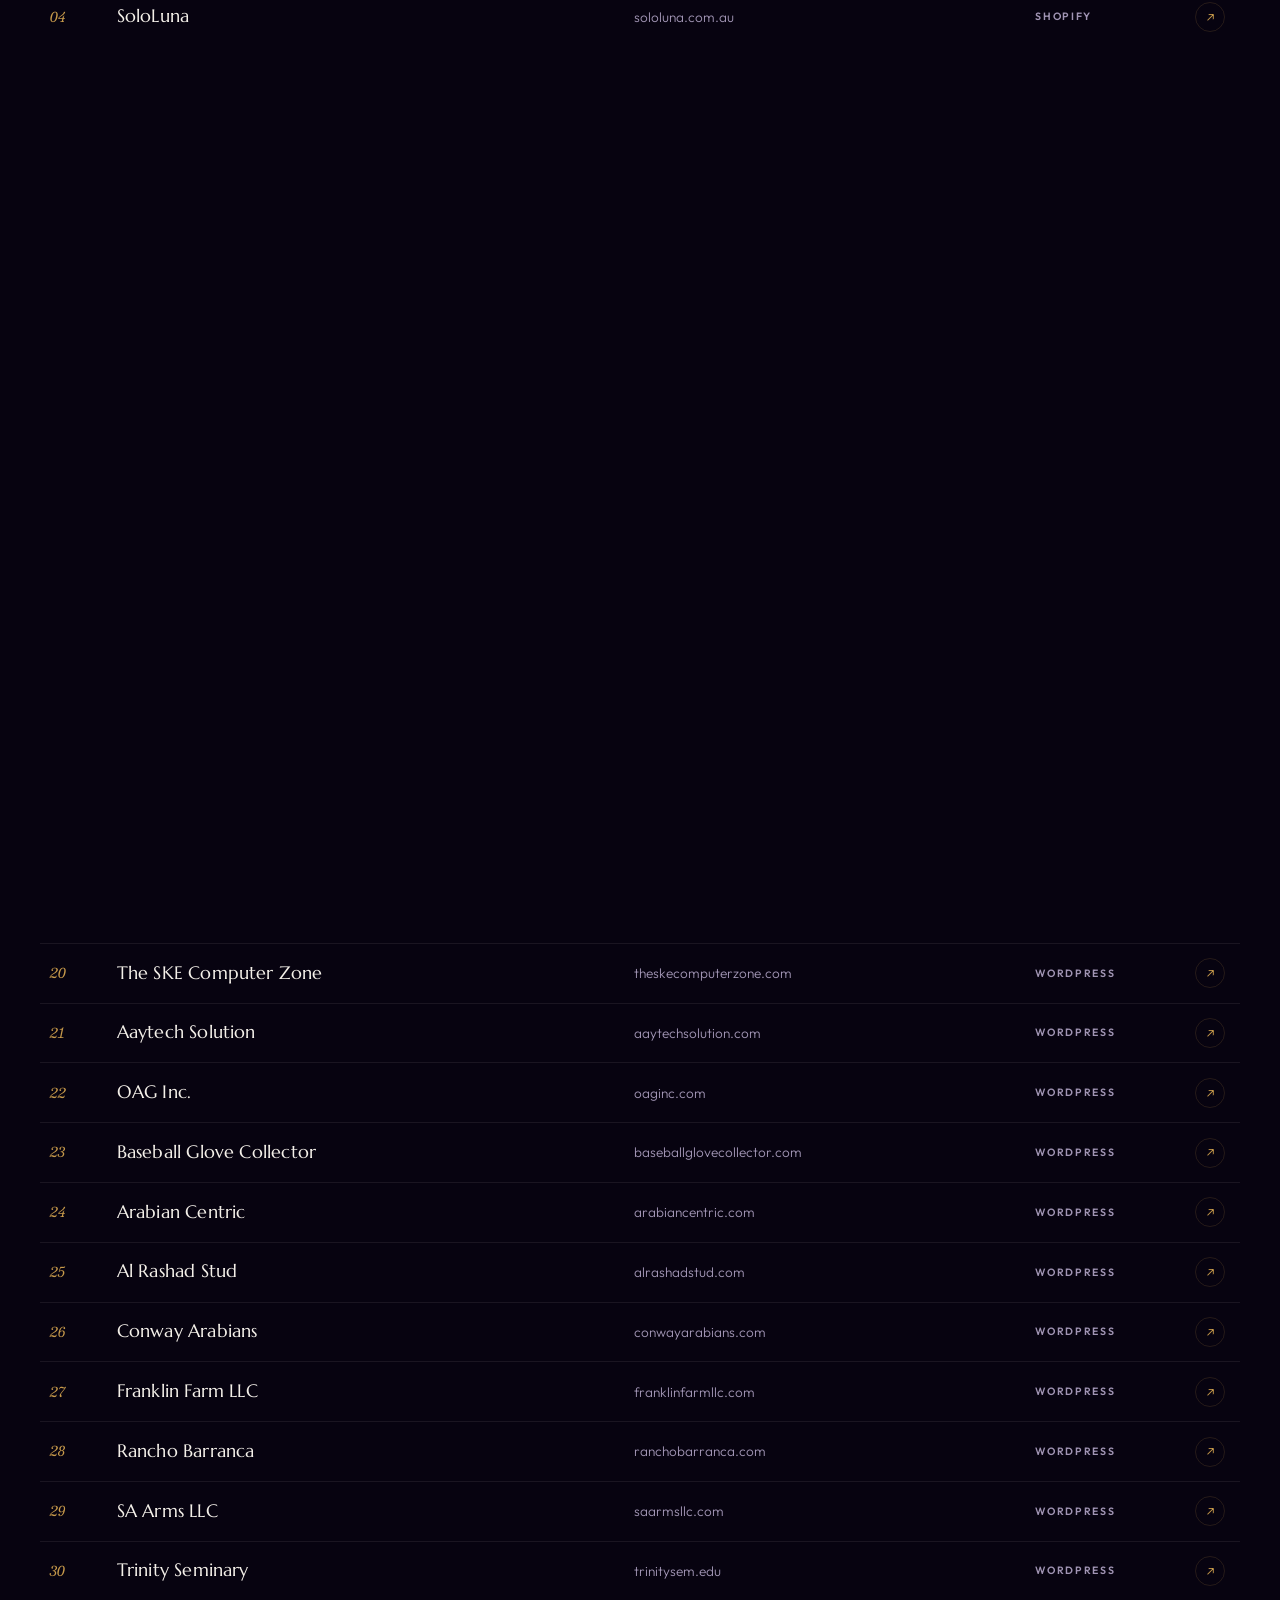
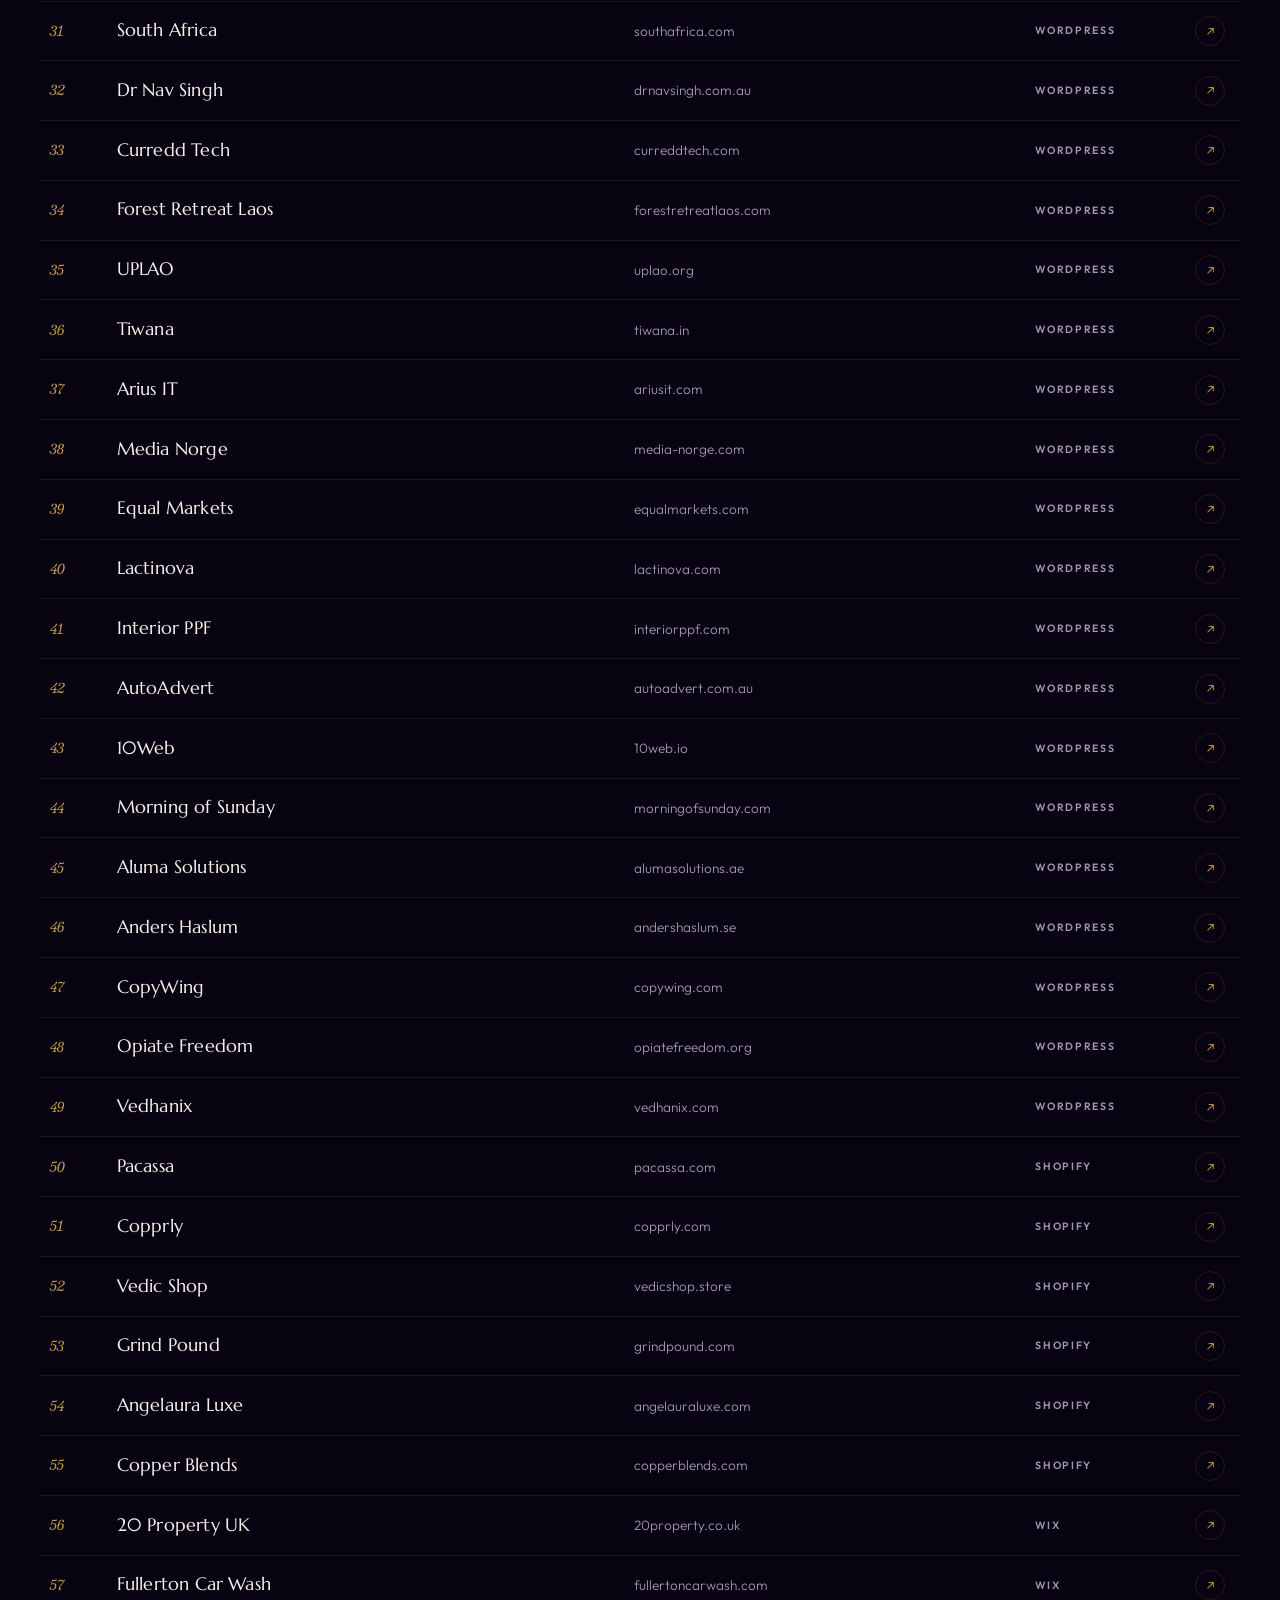
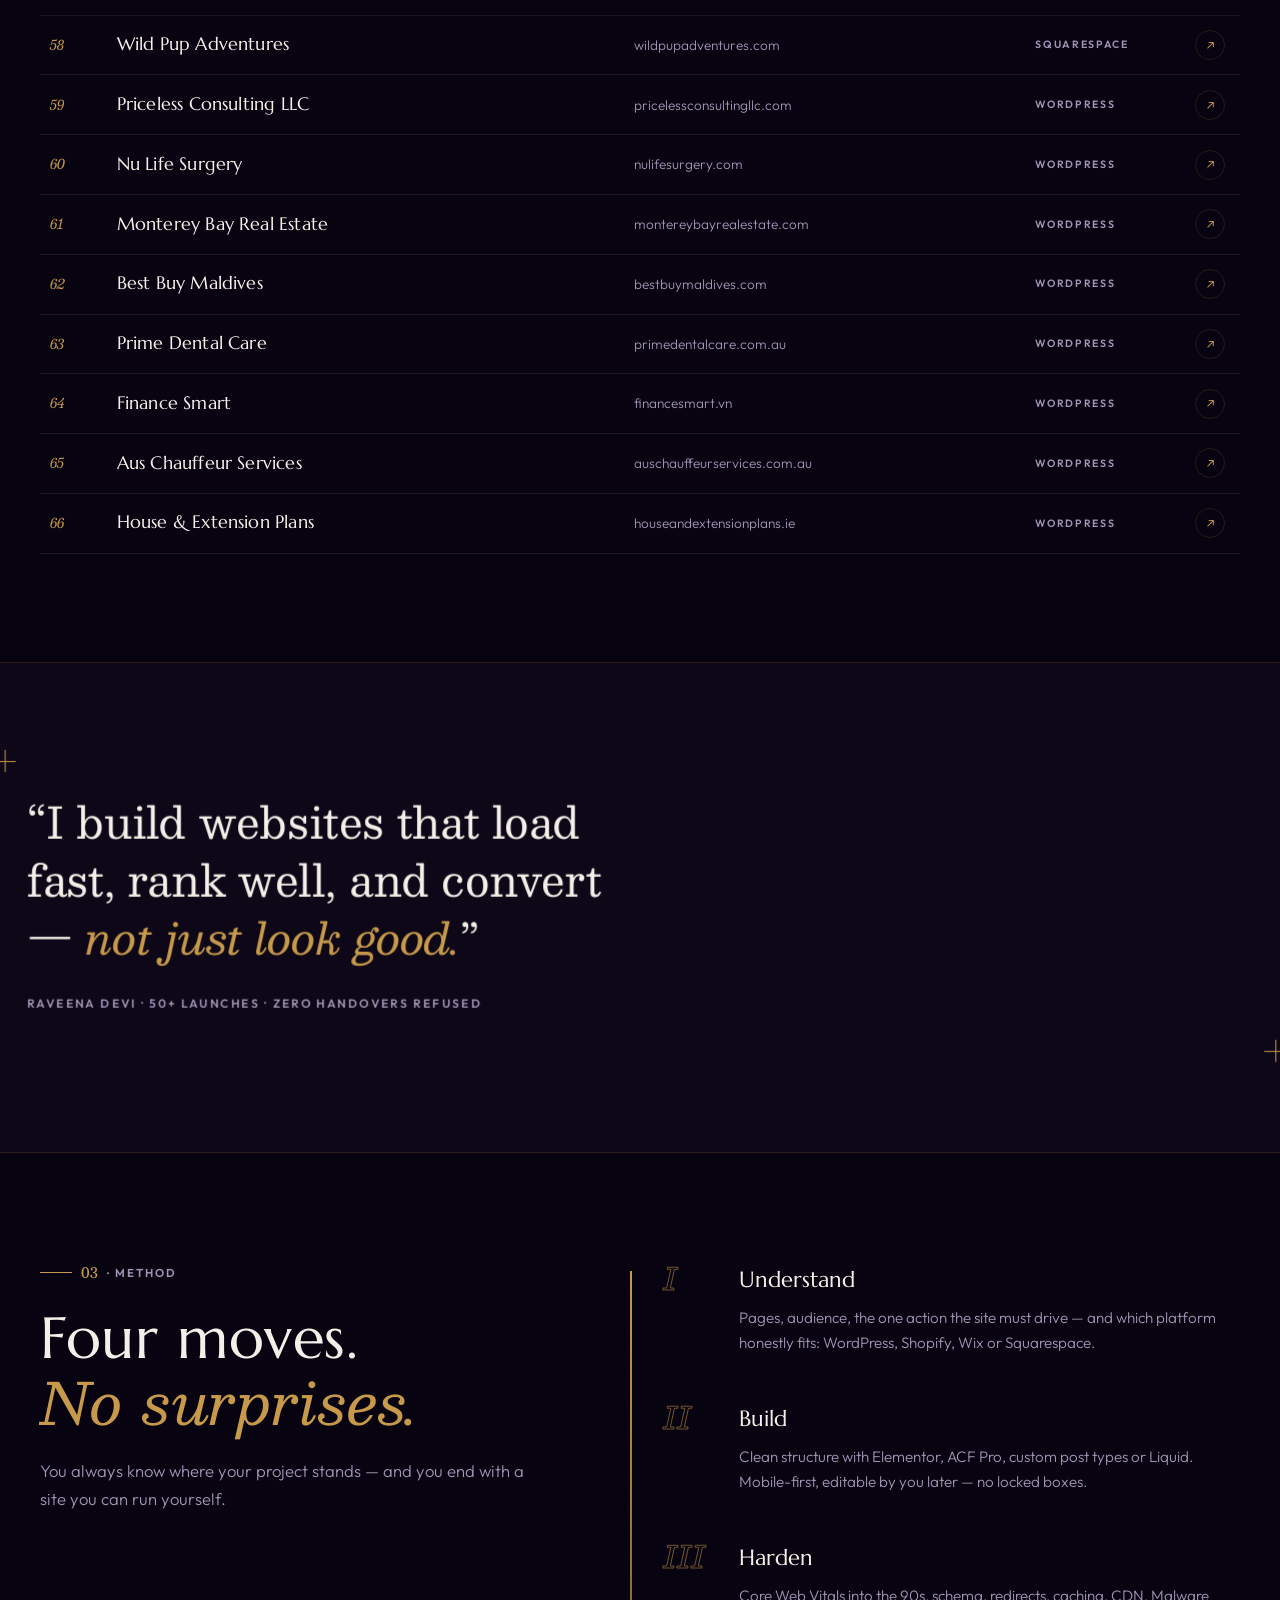
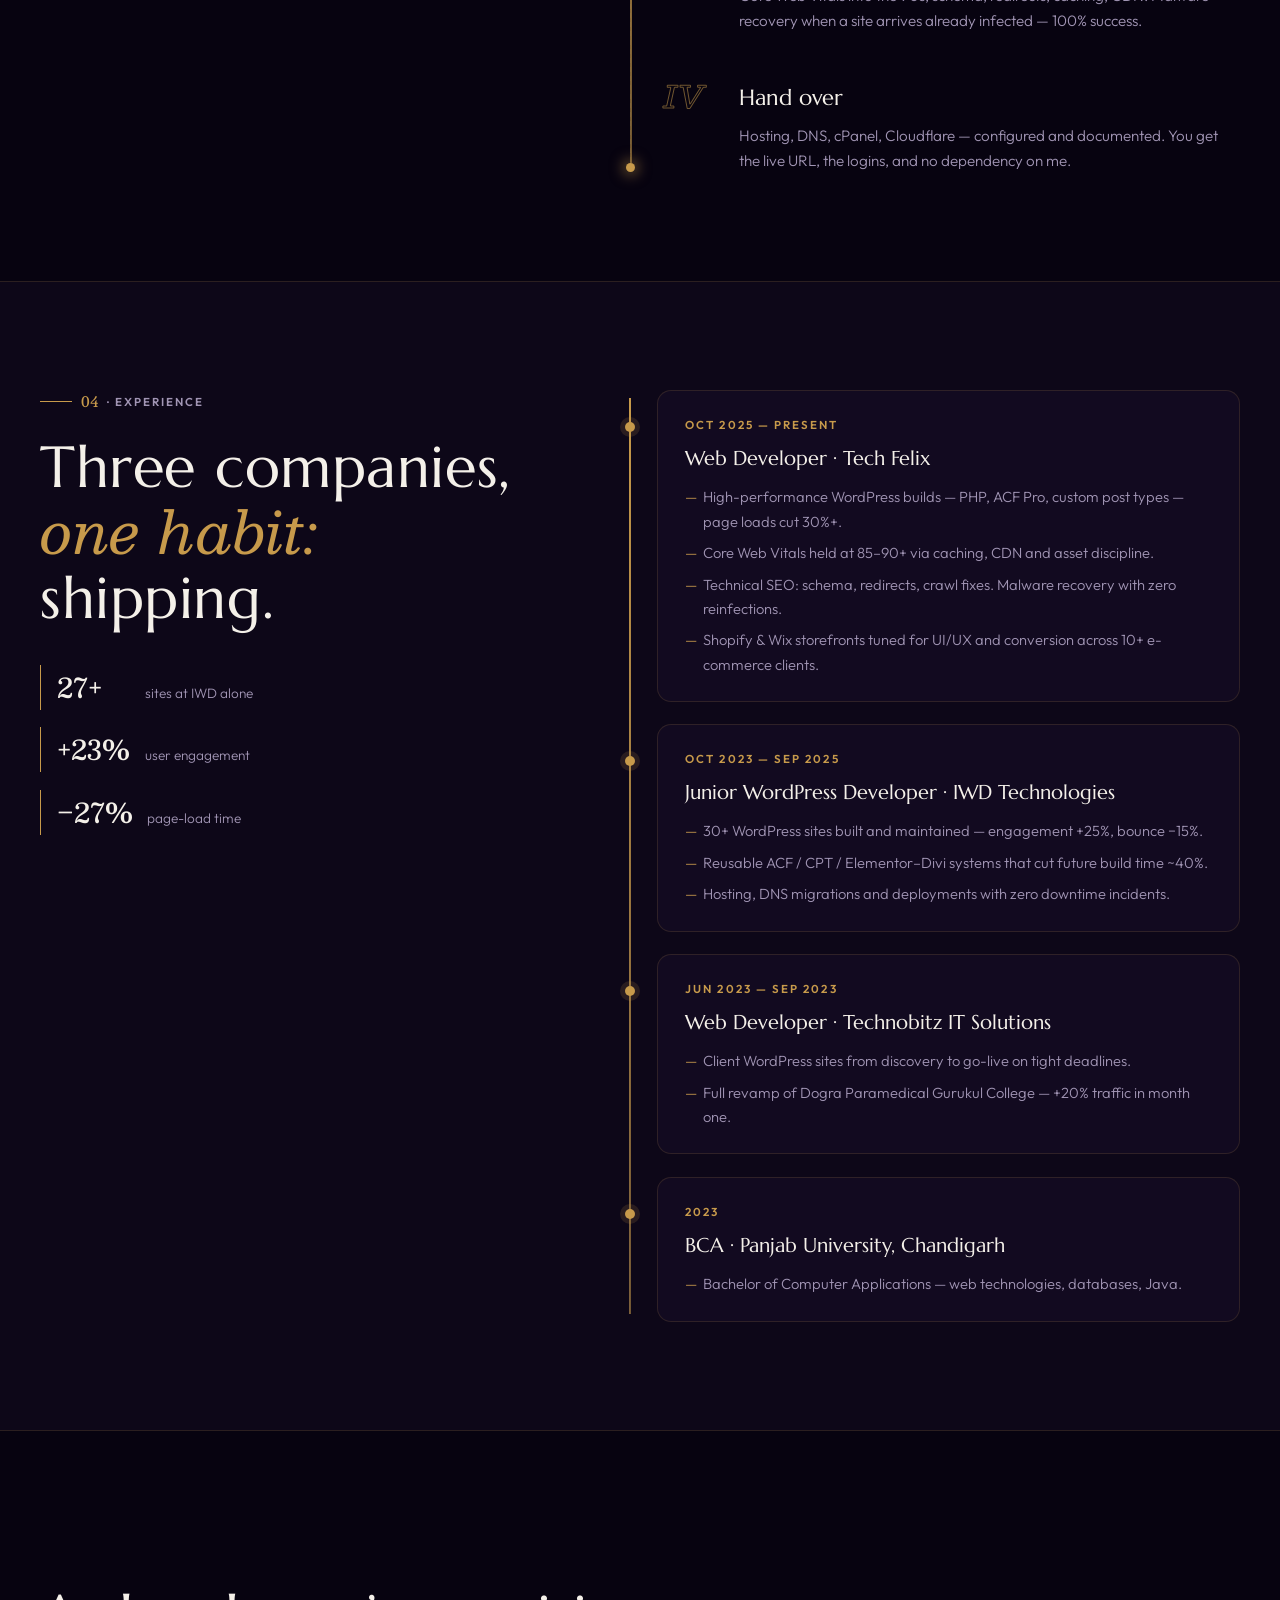
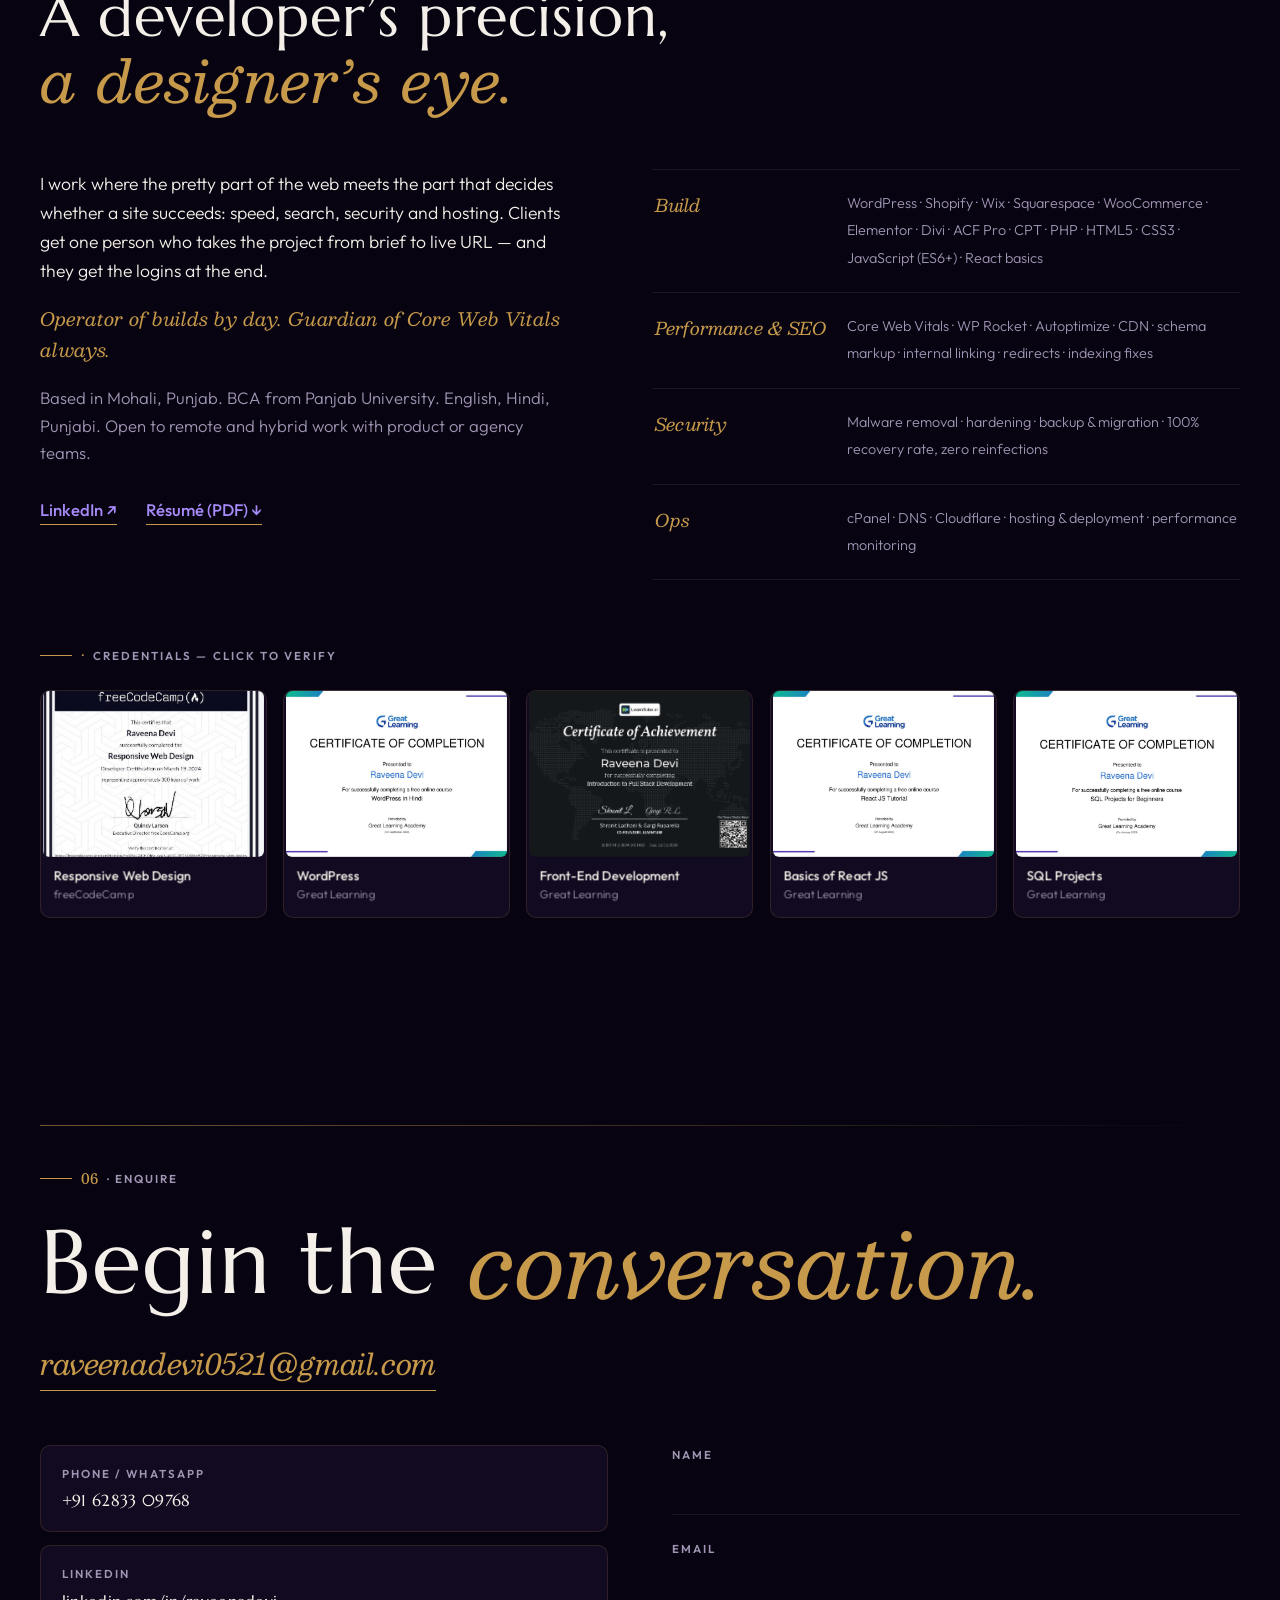
==== commit 42c9f88a: "Merge pull request #1 from RahulRajput025/main portfolio updated" ====
--- a/index.html
+++ b/index.html
@@ -162,6 +162,7 @@
               Live screenshots, real URLs. Scroll — each plate hands over to the next.
             </p>
           </header>
+          <p class="swipe-hint label" aria-hidden="true">Swipe the plates</p>
         </div>
         <div class="shell stack" id="stack"></div>
       </section>
@@ -190,6 +191,7 @@
 
           <ol class="index" id="index-body"></ol>
           <p class="index-empty" id="index-empty" hidden>Nothing in the ledger matches that.</p>
+          <button class="cta cta-line index-more" id="index-more" type="button" hidden>Show all sites</button>
         </div>
         <div class="peek" id="peek" aria-hidden="true"><img alt="" /><span></span></div>
       </section>
@@ -411,6 +413,10 @@
       </section>
     </main>
 
+    <a class="fab" id="fab" href="https://wa.me/916283309768" target="_blank" rel="noopener" aria-label="Chat with Raveena on WhatsApp">
+      <svg viewBox="0 0 24 24" fill="none" stroke="currentColor" stroke-width="1.9" aria-hidden="true"><path d="M21 11.5a8.5 8.5 0 0 1-12.4 7.6L3 21l1.9-5.6A8.5 8.5 0 1 1 21 11.5Z"/><path d="M8.5 10.3h7M8.5 13.3h4.5"/></svg>
+    </a>
+
     <footer class="site-footer">
       <div class="shell footer-inner">
         <p class="label">© <span id="year">2026</span> Raveena Devi · Mohali</p>
--- a/style.css
+++ b/style.css
@@ -782,6 +782,69 @@
   .hero-print { width: min(320px, 86vw); justify-self: start; }
 }
 
+/* ── mobile experience ──────────────────────────────────────── */
+.swipe-hint, .index-more, .fab { display: none; }
+
+@media (max-width: 1060px) {
+  /* signature work becomes a swipeable snap deck (one screen, eleven plates) */
+  .stack {
+    display: flex; gap: 0.9rem; overflow-x: auto;
+    scroll-snap-type: x mandatory; -webkit-overflow-scrolling: touch;
+    scrollbar-width: none; perspective: none;
+    margin-inline: calc(var(--pad) * -1); padding: 0.4rem var(--pad) 1.2rem;
+  }
+  .stack::-webkit-scrollbar { display: none; }
+  .plate, .plate:nth-child(even) {
+    flex: 0 0 min(82vw, 430px); scroll-snap-align: center;
+    align-content: start; gap: 1.1rem;
+  }
+  .plate-copy p {
+    display: -webkit-box; -webkit-line-clamp: 3; -webkit-box-orient: vertical; overflow: hidden;
+  }
+  .plate-cta { margin-top: 1.1rem; }
+
+  .swipe-hint { display: inline-flex; align-items: center; gap: 0.55rem; color: var(--gold); margin: -1.4rem 0 1.4rem; }
+  .swipe-hint::after { content: "⟶"; font-size: 1.05rem; animation: nudge 1.8s var(--ease) infinite; }
+
+  /* wide, short portrait — the film-card ratio, so the hero fits one screen */
+  .hero-print { width: 100%; max-width: 460px; justify-self: start; }
+  .hero-print .print-well { aspect-ratio: 16 / 10; }
+  .hero-print .print-well img { object-position: 50% 14%; }
+
+  /* floating WhatsApp button — contact is always one thumb away */
+  .fab {
+    position: fixed; right: 1.05rem; bottom: 1.05rem; z-index: 110;
+    width: 56px; height: 56px; border-radius: 50%; display: grid; place-items: center;
+    background: var(--gold); color: #0b0714;
+    box-shadow: 0 16px 36px -12px rgba(199, 154, 75, 0.65);
+    transform: translateY(90px); opacity: 0;
+    transition: transform 0.6s var(--ease), opacity 0.4s ease;
+  }
+  .fab.is-on { transform: none; opacity: 1; }
+  .fab svg { width: 25px; height: 25px; }
+}
+@keyframes nudge { 0%, 100% { transform: translateX(0); } 50% { transform: translateX(9px); } }
+
+@media (max-width: 760px) {
+  .section { padding-block: 4rem; }
+  .hero { min-height: auto; padding-bottom: 1.6rem; }
+  .masthead { padding-top: 1rem; }
+
+  /* the ledger opens short; one tap shows the full index */
+  .index-more { display: flex; width: 100%; margin-top: 1.2rem; }
+  .index-more[hidden] { display: none; }
+
+  /* credentials become a swipe row of framed prints */
+  .cert-grid {
+    display: flex; gap: 0.9rem; overflow-x: auto;
+    scroll-snap-type: x mandatory; -webkit-overflow-scrolling: touch;
+    scrollbar-width: none;
+    margin-inline: calc(var(--pad) * -1); padding: 0.2rem var(--pad) 1rem;
+  }
+  .cert-grid::-webkit-scrollbar { display: none; }
+  .cert { flex: 0 0 62vw; scroll-snap-align: center; }
+}
+
 /* ── reduced motion ─────────────────────────────────────────── */
 @media (prefers-reduced-motion: reduce) {
   *, *::before, *::after {
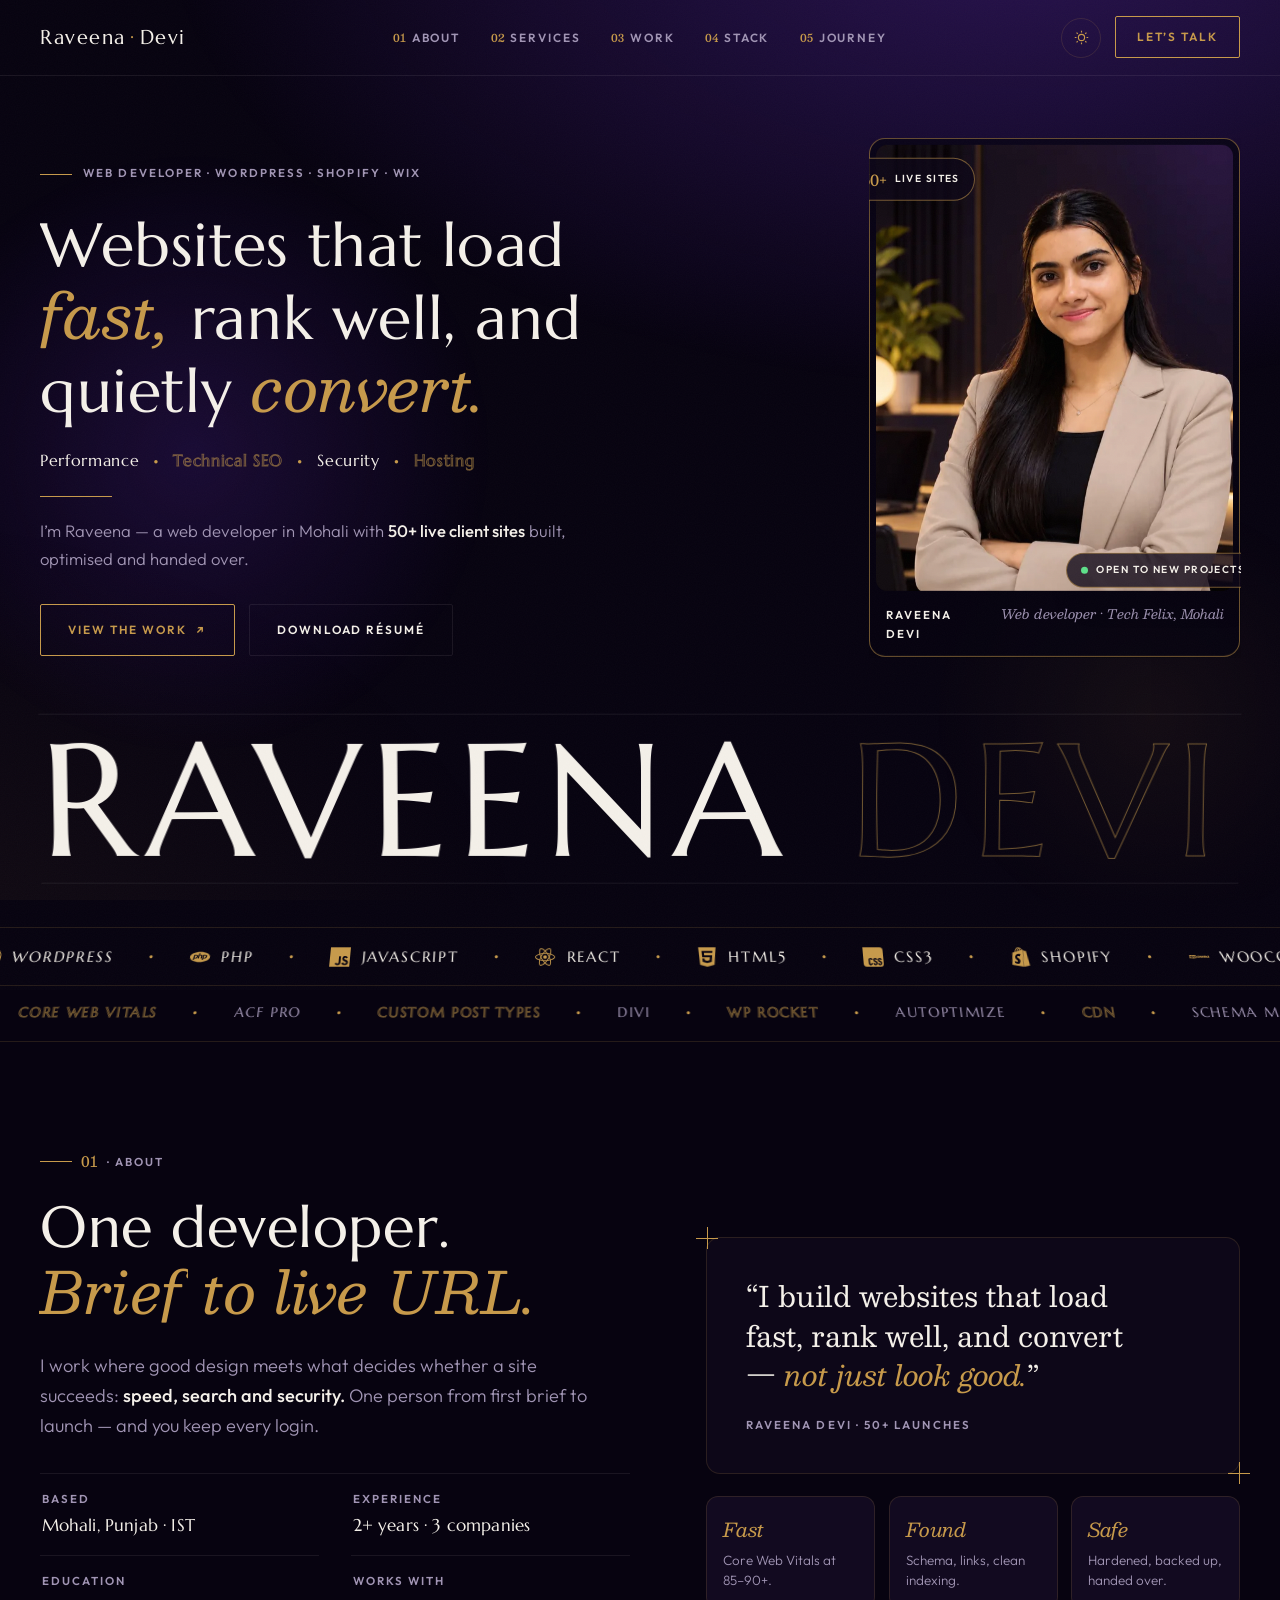
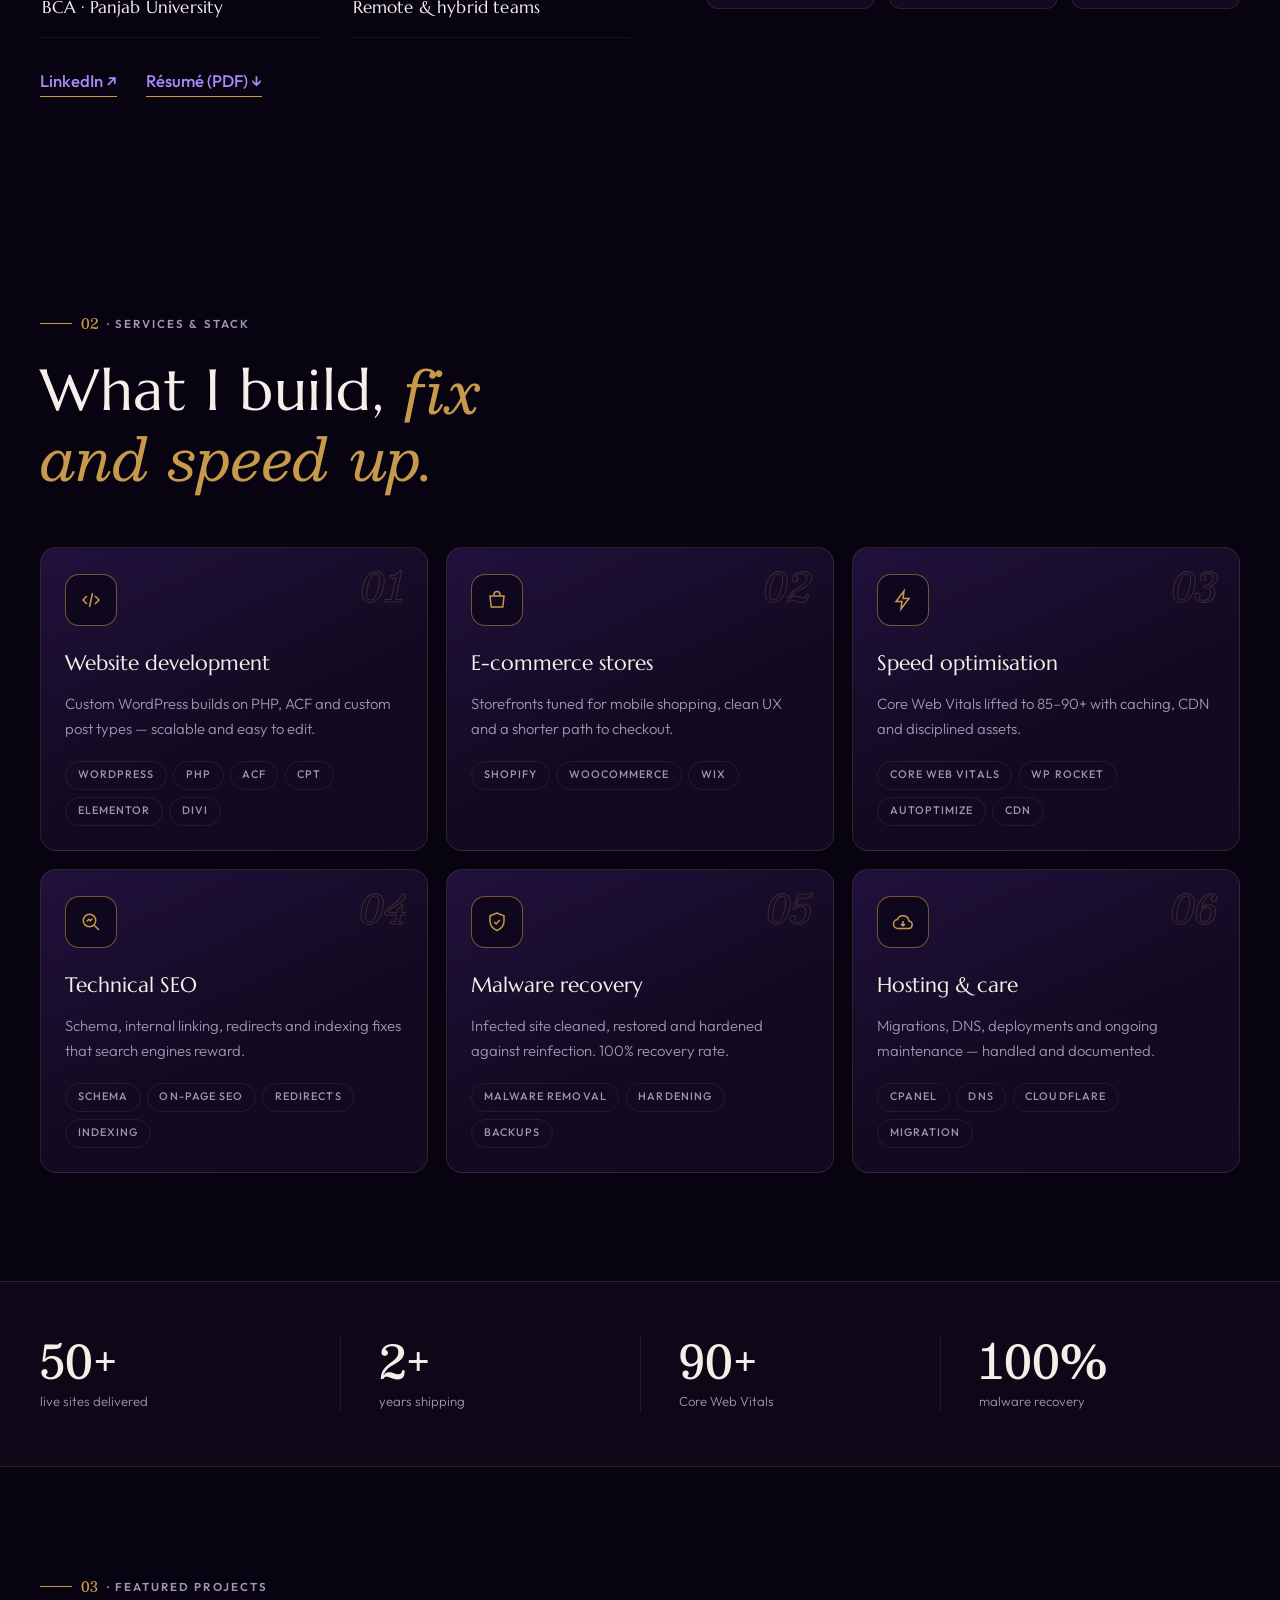
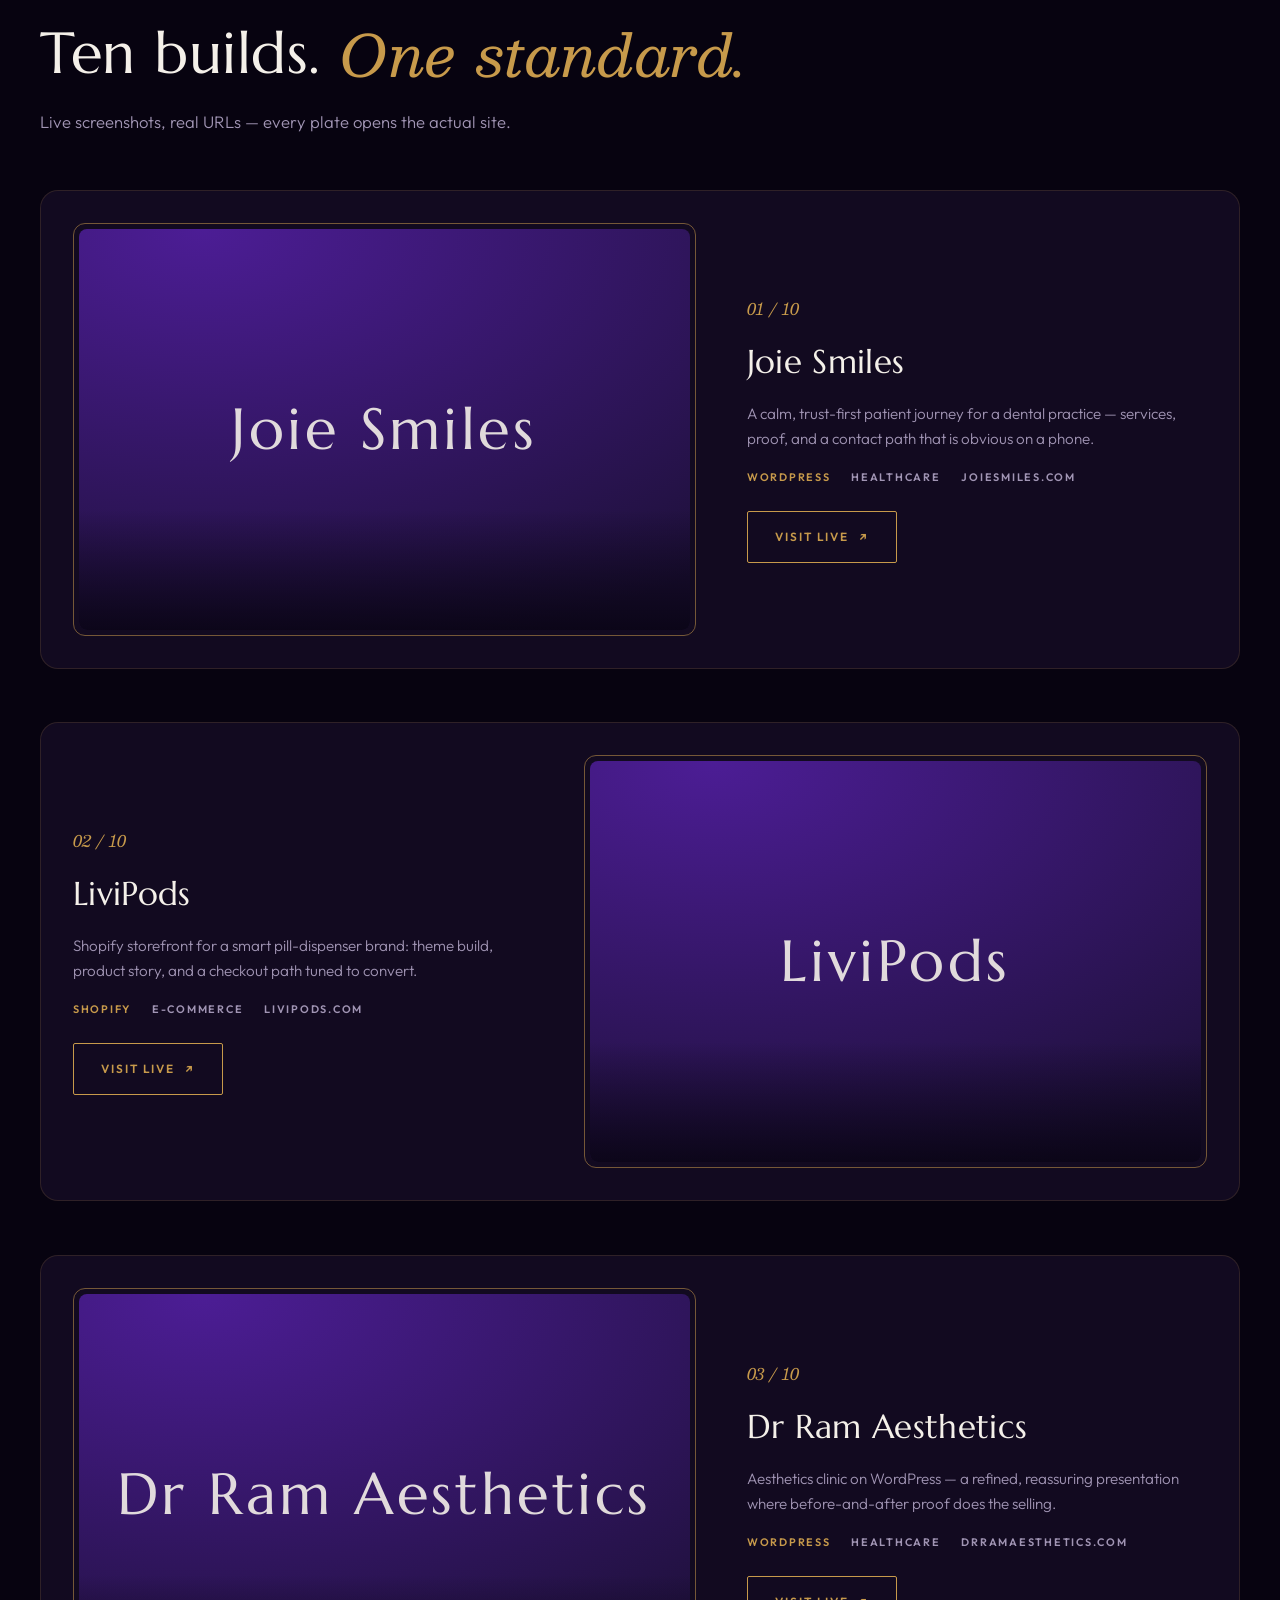
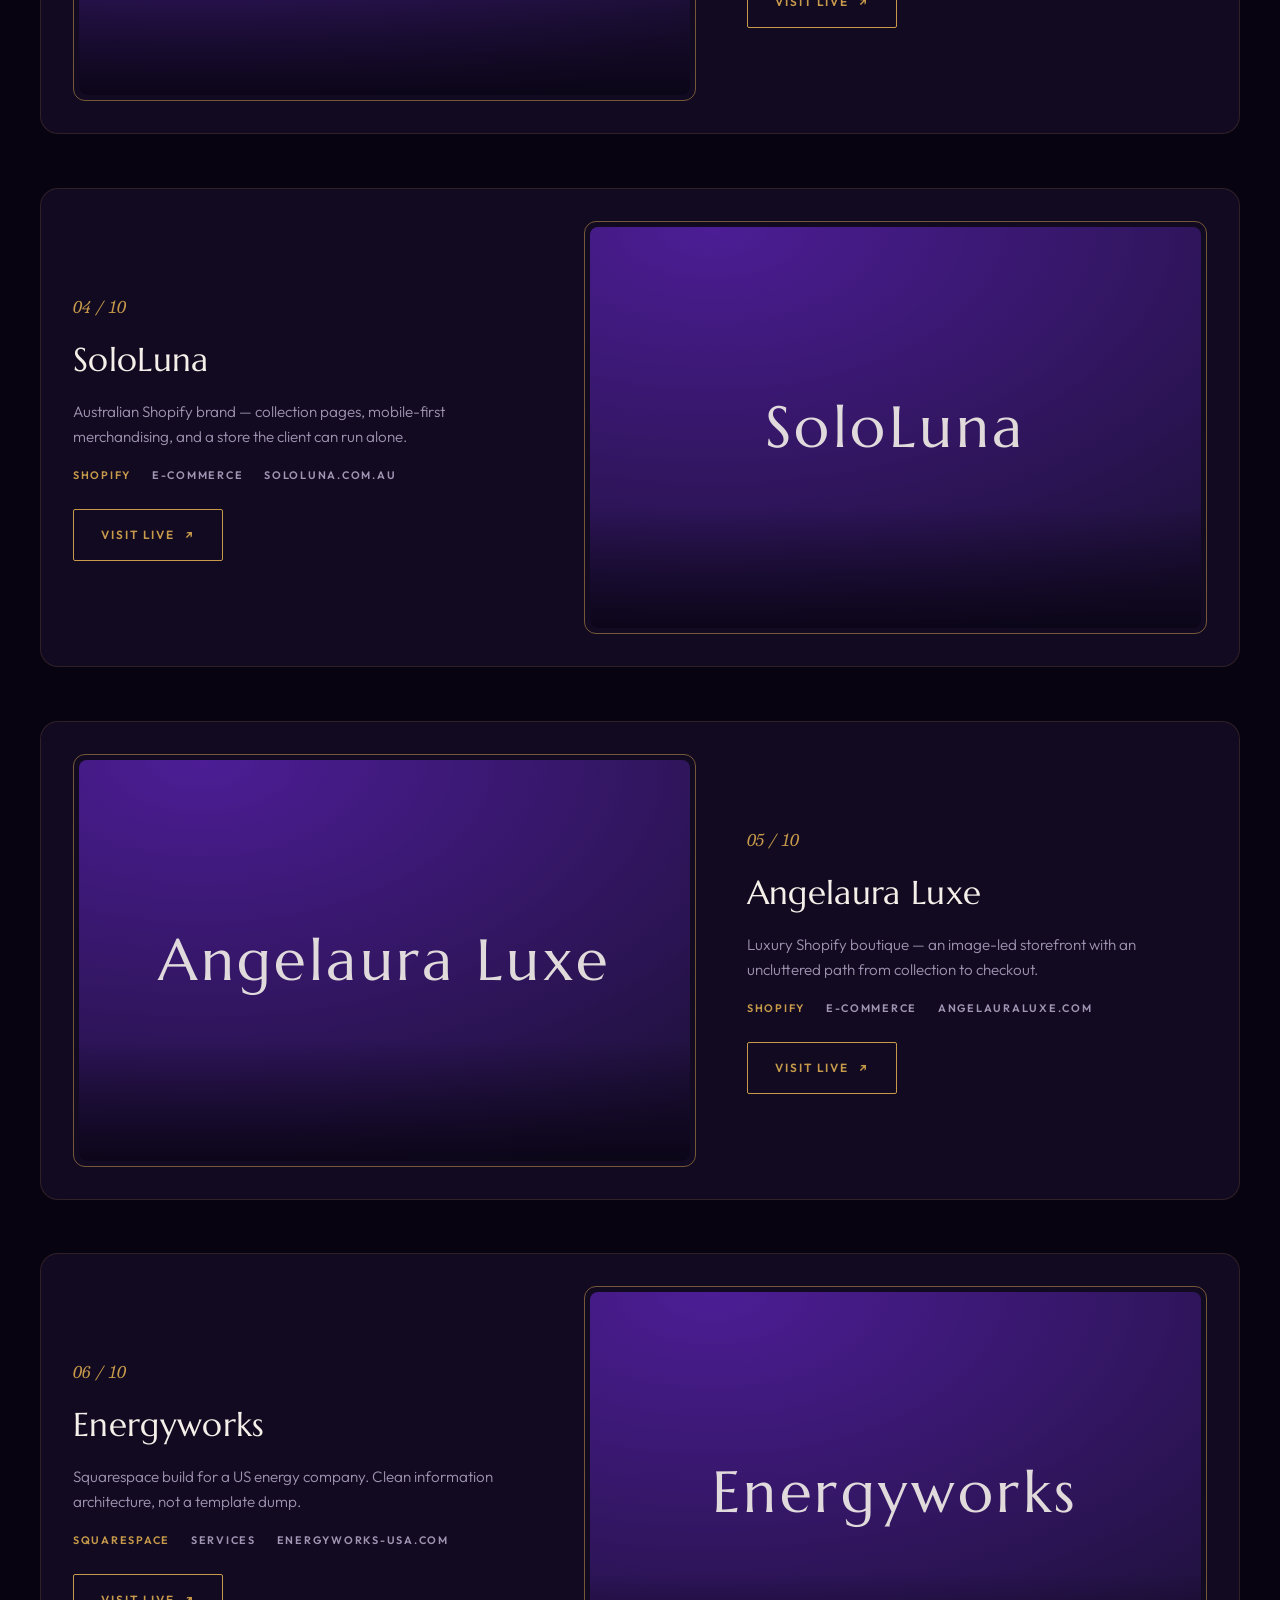
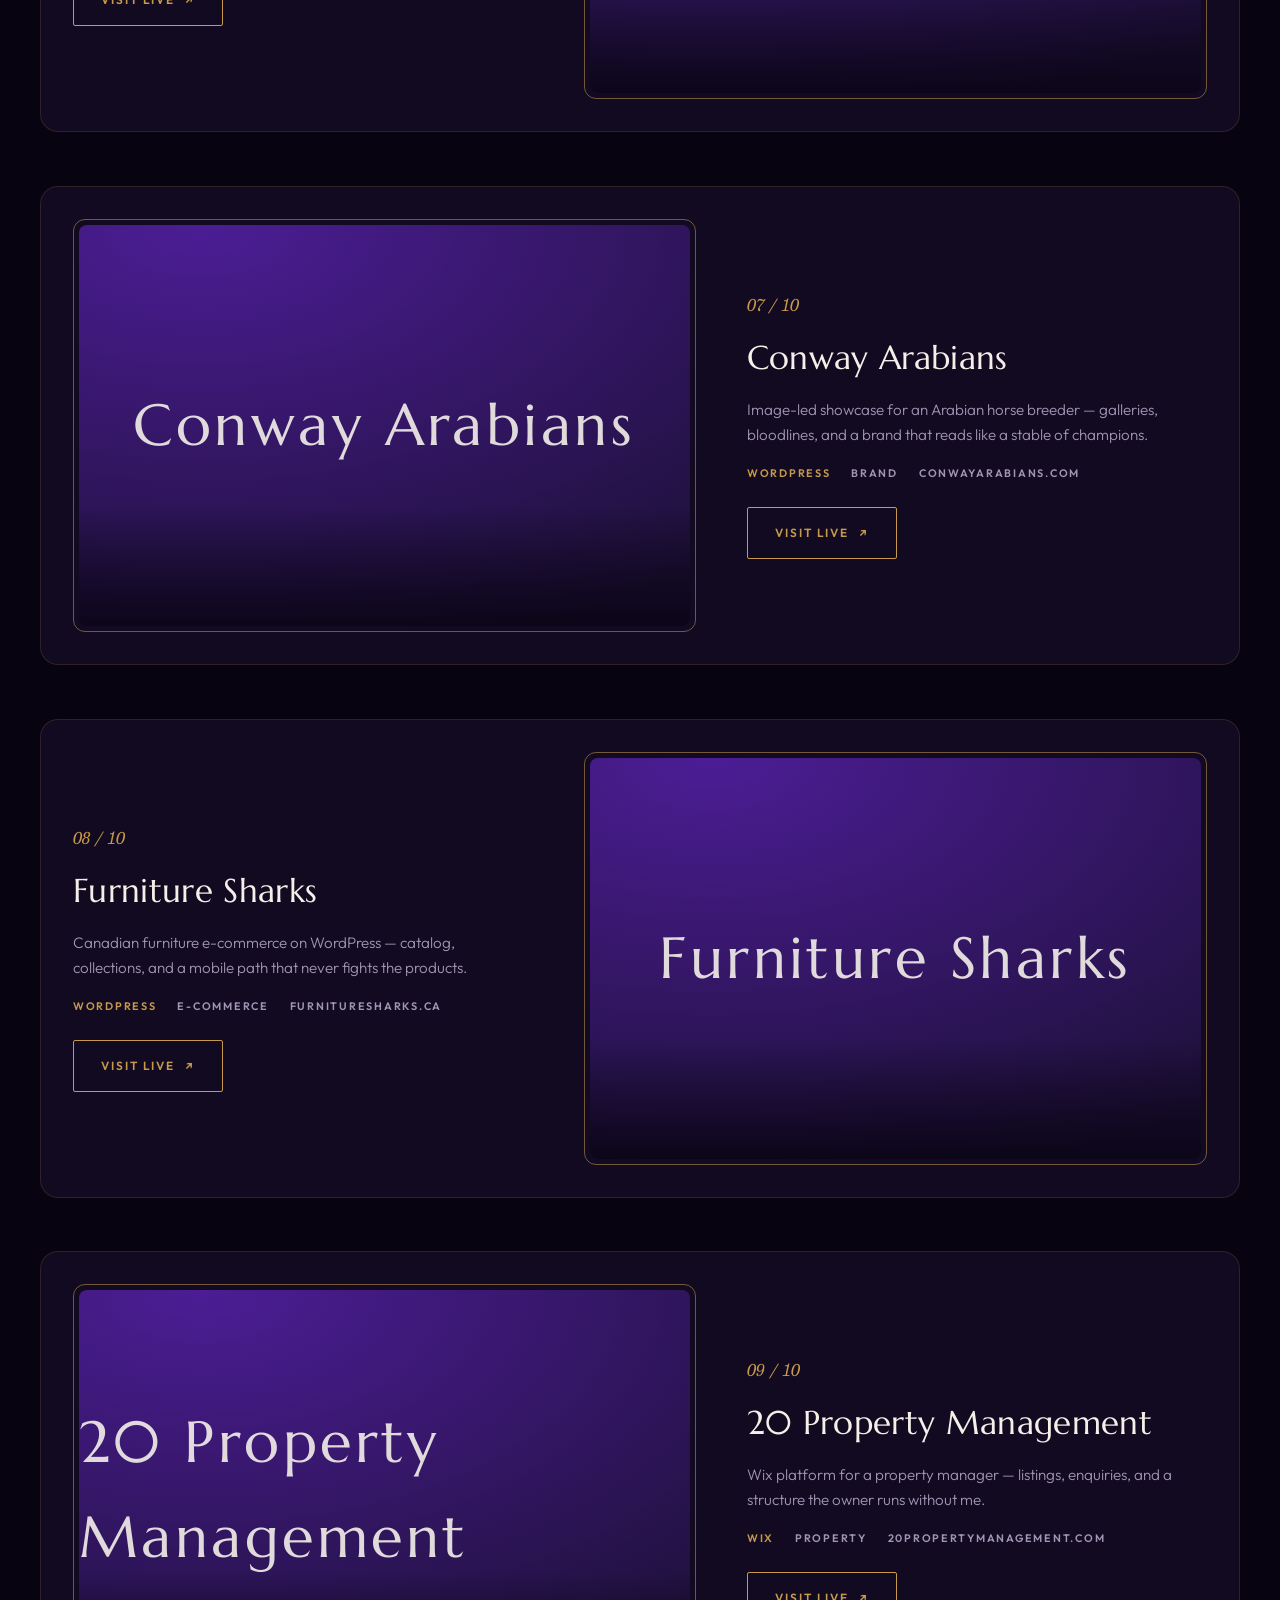
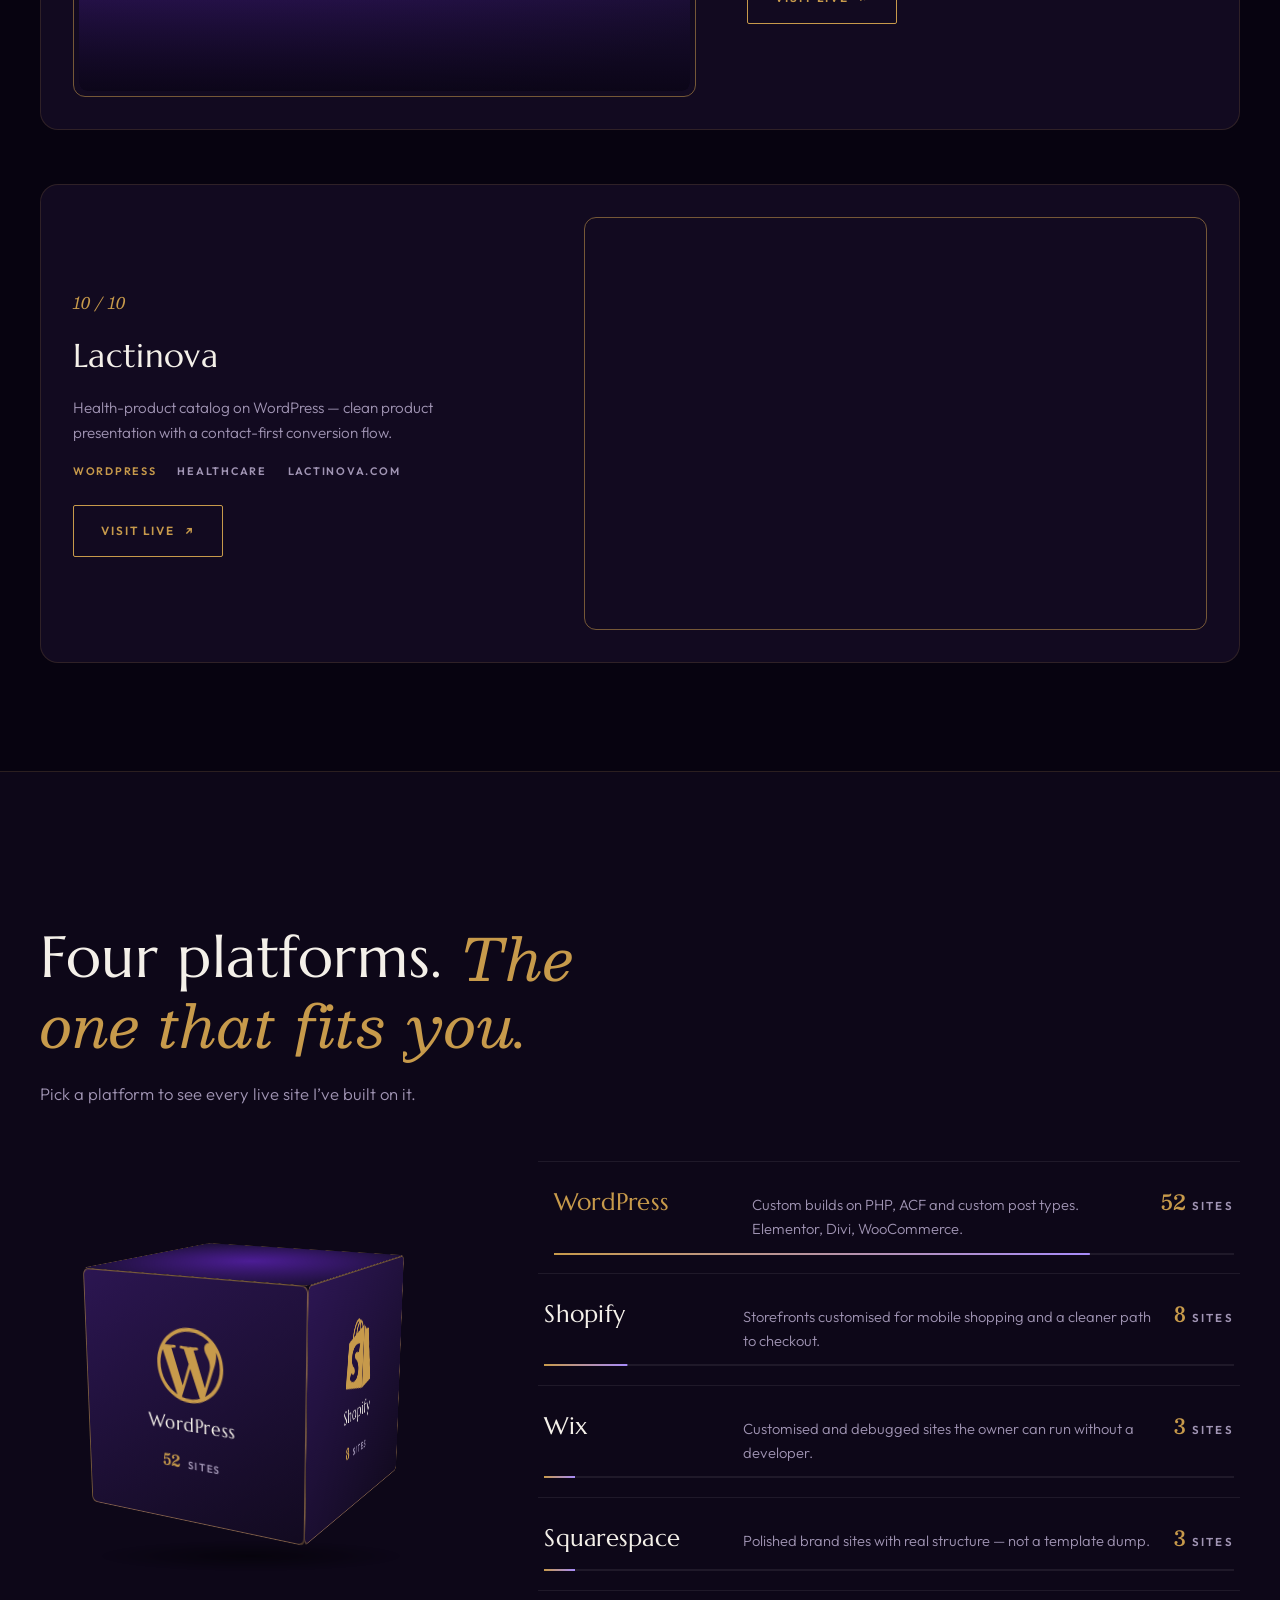
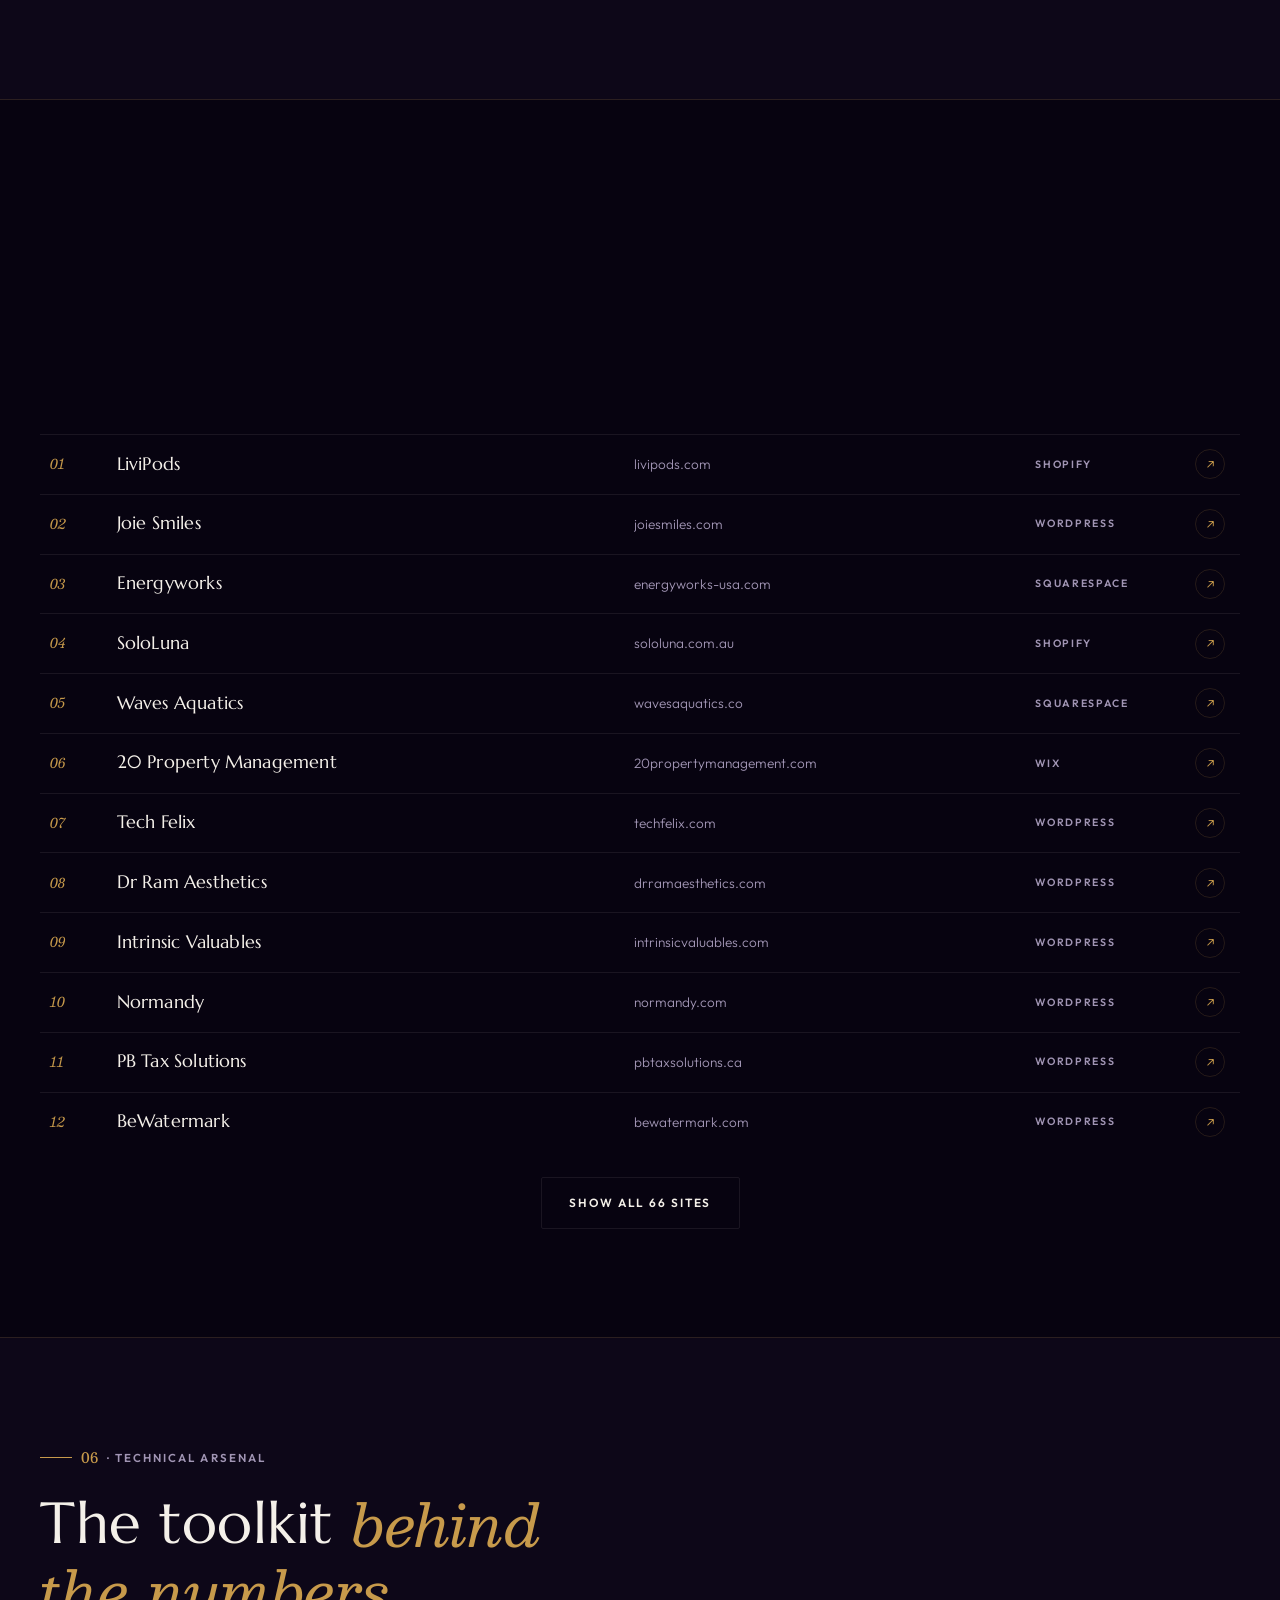
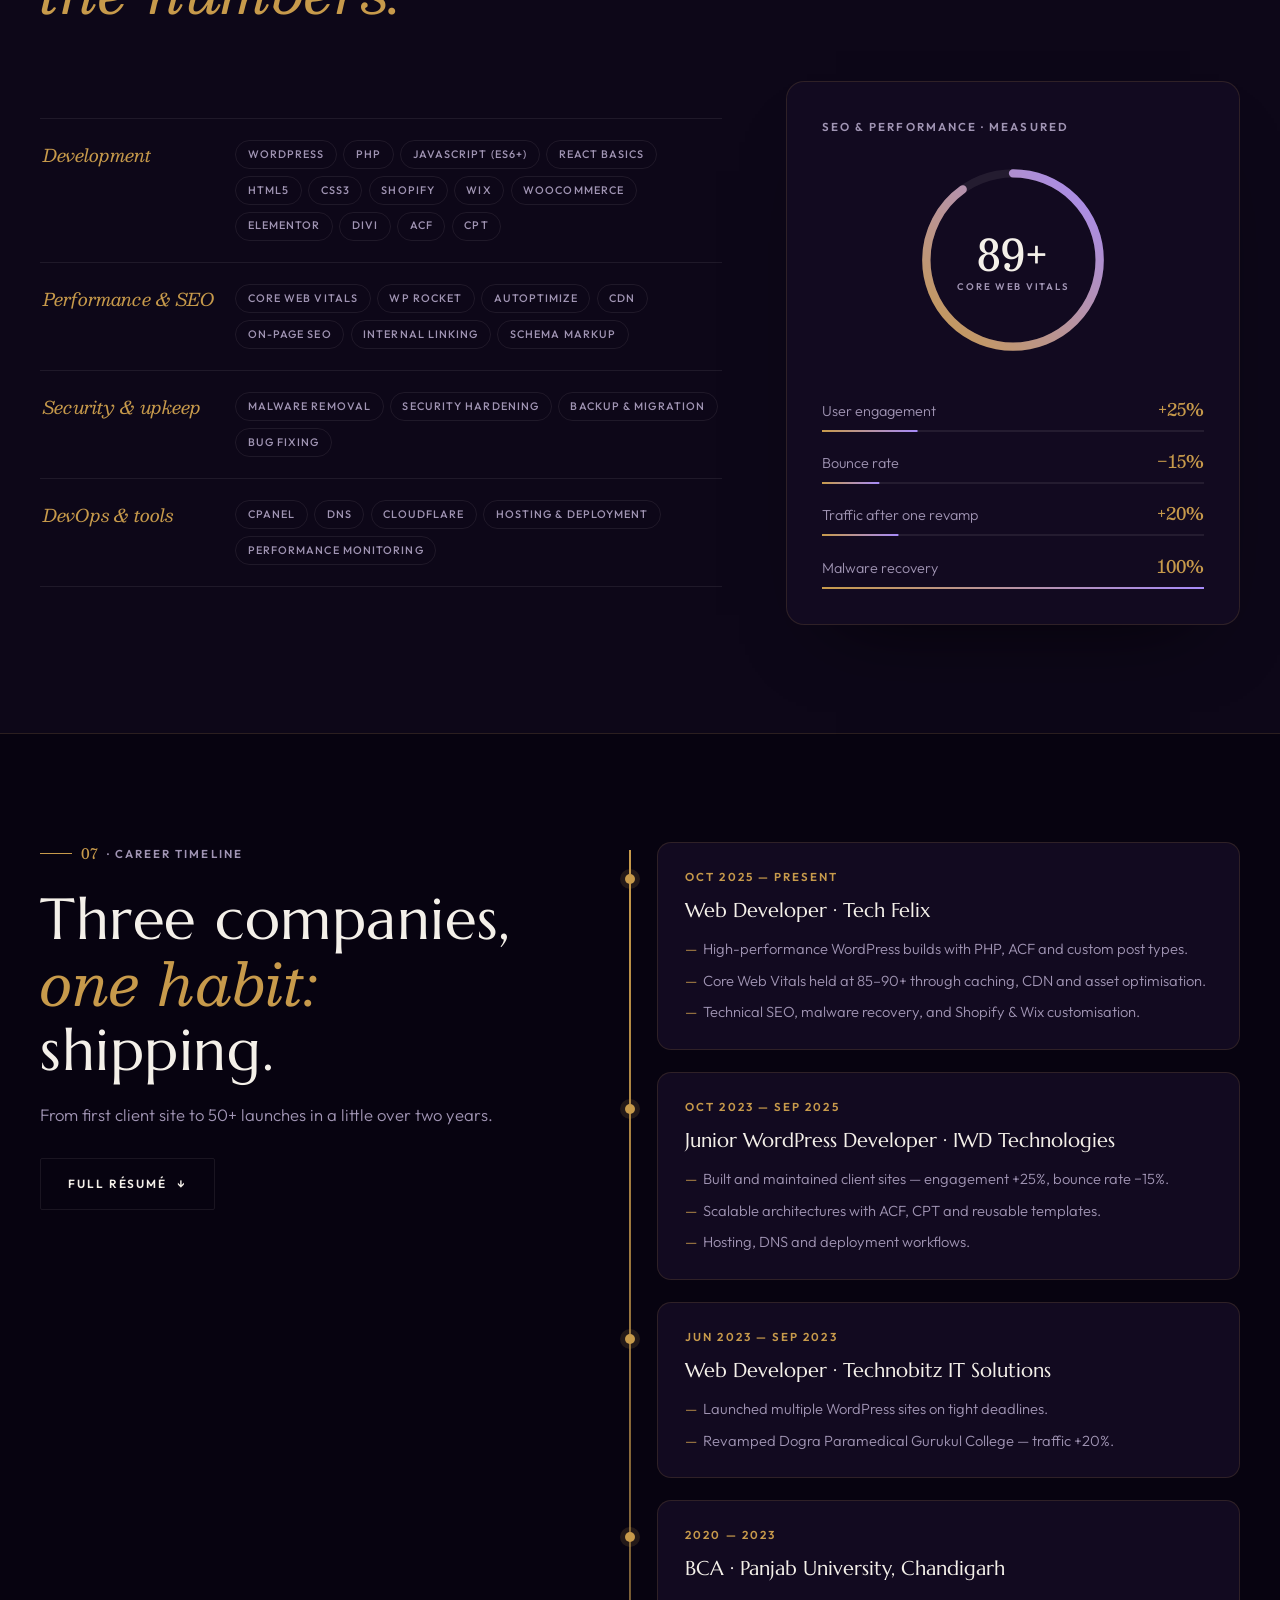
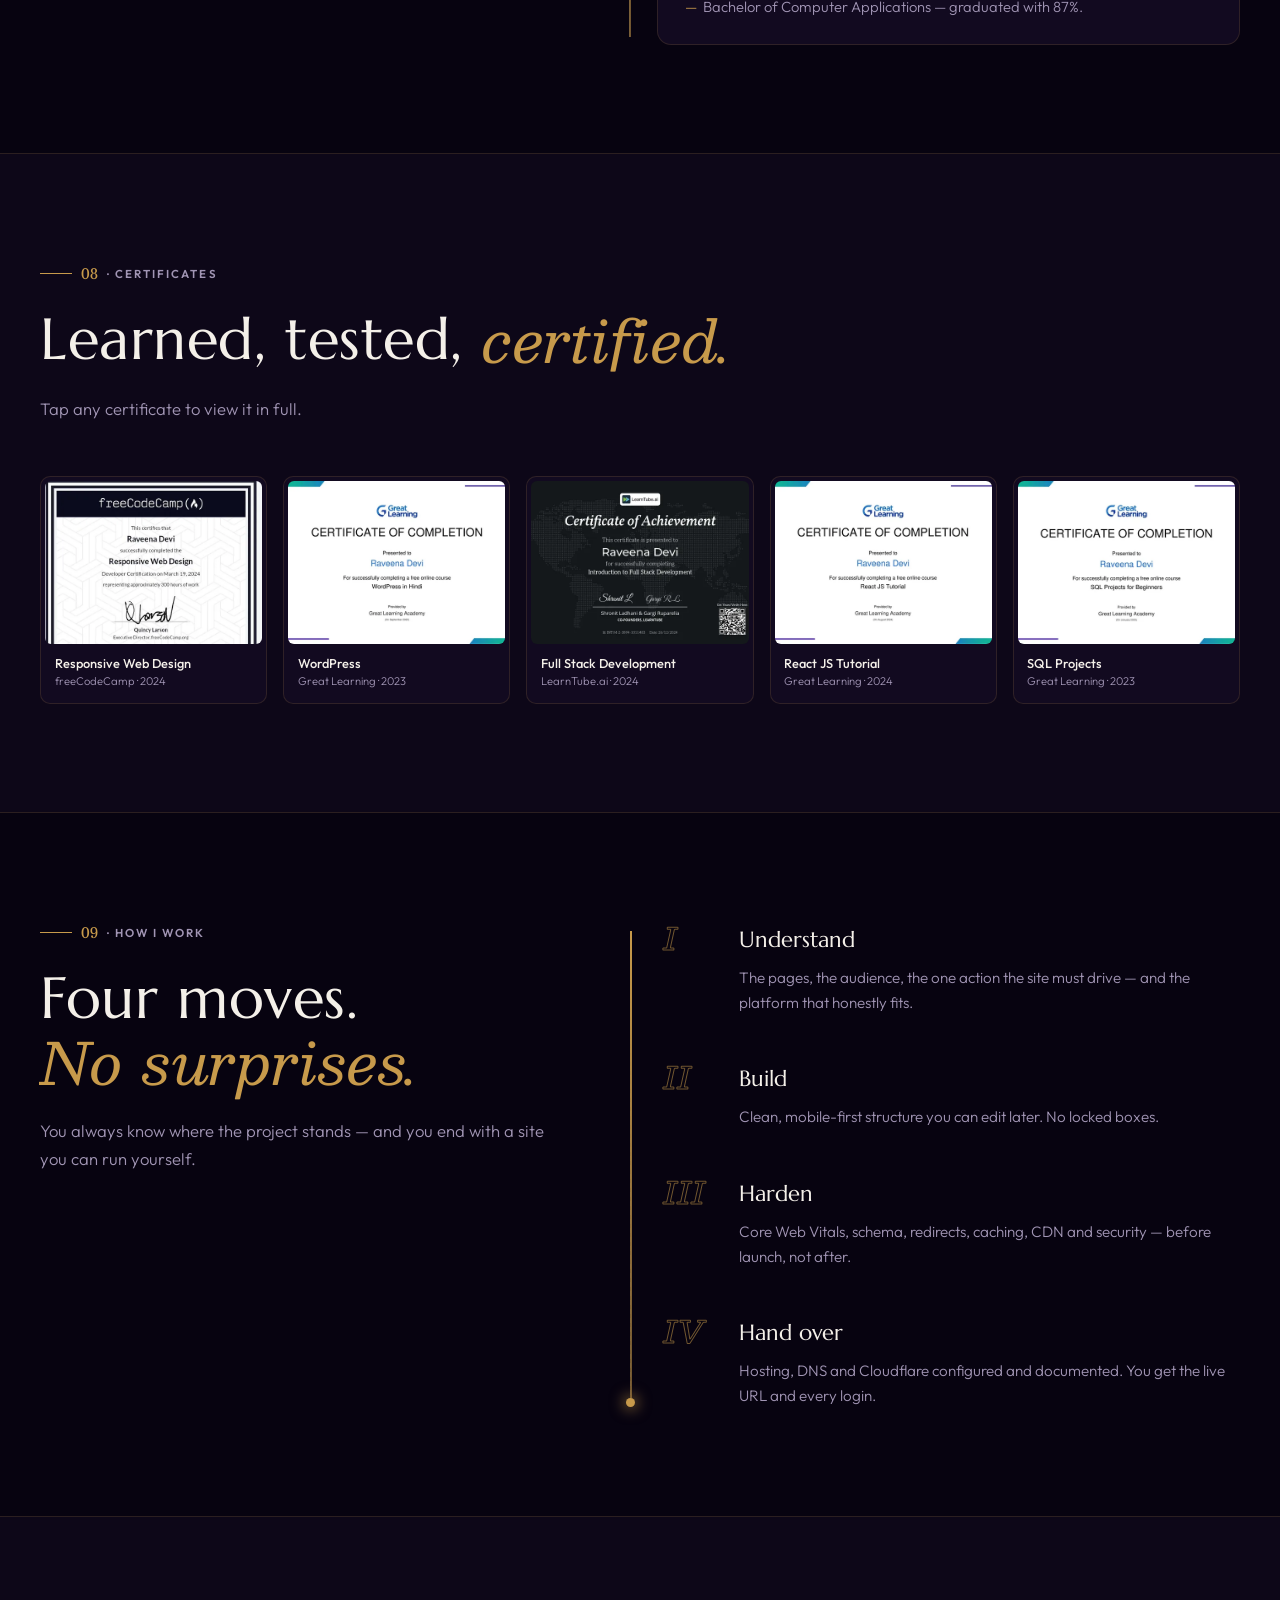
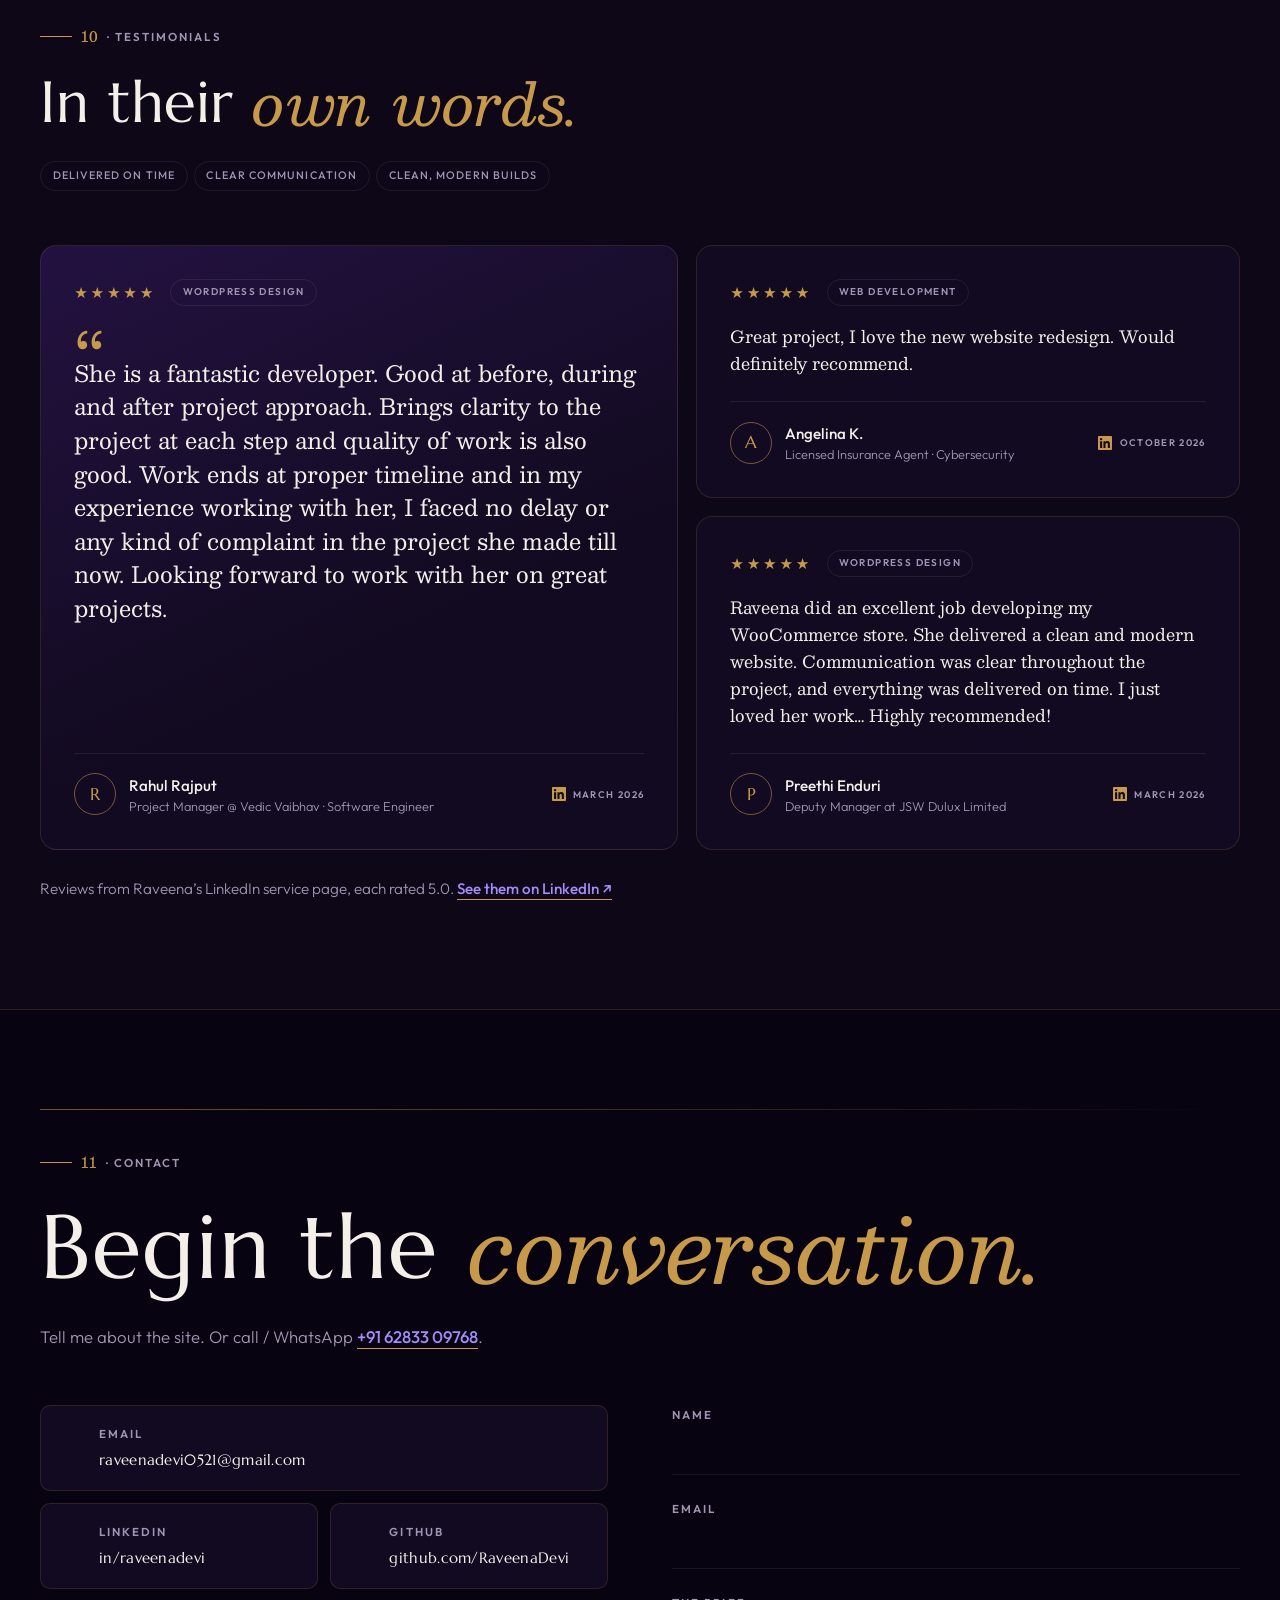
==== commit 947de1c8: "Refactor code structure and remove redundant changes" ====
--- a/index.html
+++ b/index.html
@@ -6,7 +6,7 @@
     <title>Raveena — Web Developer · WordPress, Shopify &amp; Wix</title>
     <meta
       name="description"
-      content="Raveena builds websites that load fast, rank well, and convert. 50+ live WordPress, Shopify, Wix and Squarespace sites delivered. Core Web Vitals 90+. Mohali, Punjab."
+      content="Raveena builds websites that load fast, rank well, and convert. 50+ live WordPress, Shopify, Wix and Squarespace sites delivered. Core Web Vitals 85–90+. Mohali, Punjab."
     />
     <meta name="author" content="Raveena Devi" />
     <meta name="theme-color" content="#070310" />
@@ -18,8 +18,15 @@
     />
     <meta property="og:type" content="website" />
     <meta property="og:url" content="https://raveenadevi.github.io/Raveena-Portfolio/" />
-    <meta property="og:image" content="https://raveenadevi.github.io/Raveena-Portfolio/images/raveena.jpeg" />
+    <meta property="og:image" content="https://raveenadevi.github.io/Raveena-Portfolio/images/raveena-og.jpg" />
     <link rel="icon" href="images/favicon.png" />
+    <link
+      rel="preload"
+      as="image"
+      href="images/raveena-hero.webp"
+      imagesrcset="images/raveena-hero-600.webp 600w, images/raveena-hero.webp 1000w"
+      imagesizes="(max-width: 1060px) 460px, 380px"
+    />
     <link rel="preconnect" href="https://fonts.googleapis.com" />
     <link rel="preconnect" href="https://fonts.gstatic.com" crossorigin />
     <link
@@ -34,21 +41,33 @@
         "name": "Raveena Devi",
         "jobTitle": "Web Developer",
         "url": "https://raveenadevi.github.io/Raveena-Portfolio/",
+        "image": "https://raveenadevi.github.io/Raveena-Portfolio/images/raveena-og.jpg",
         "email": "mailto:raveenadevi0521@gmail.com",
         "telephone": "+91-62833-09768",
+        "knowsAbout": ["WordPress", "Shopify", "Wix", "WooCommerce", "Core Web Vitals", "Technical SEO"],
         "address": {
           "@type": "PostalAddress",
           "addressLocality": "Sahibzada Ajit Singh Nagar",
           "addressRegion": "Punjab",
           "addressCountry": "IN"
         },
-        "sameAs": ["https://www.linkedin.com/in/raveenadevi/"]
+        "sameAs": ["https://www.linkedin.com/in/raveenadevi/", "https://github.com/RaveenaDevi"]
       }
     </script>
   </head>
 
   <body>
     <a class="skip" href="#work">Skip to work</a>
+
+    <!-- icon sprite -->
+    <svg class="sprite" aria-hidden="true" focusable="false">
+      <symbol id="i-mail" viewBox="0 0 24 24"><g fill="none" stroke="currentColor" stroke-width="1.6"><rect x="3" y="5" width="18" height="14" rx="2"/><path d="m3.5 7 8.5 6 8.5-6"/></g></symbol>
+      <symbol id="i-doc" viewBox="0 0 24 24"><g fill="none" stroke="currentColor" stroke-width="1.6"><path d="M7 3h7l5 5v13H7z"/><path d="M14 3v5h5M10 13h6M10 17h6"/></g></symbol>
+      <symbol id="i-chat" viewBox="0 0 24 24"><g fill="none" stroke="currentColor" stroke-width="1.8"><path d="M21 11.5a8.5 8.5 0 0 1-12.4 7.6L3 21l1.9-5.6A8.5 8.5 0 1 1 21 11.5Z"/><path d="M8.5 10.3h7M8.5 13.3h4.5"/></g></symbol>
+      <symbol id="i-phone" viewBox="0 0 24 24"><path fill="none" stroke="currentColor" stroke-width="1.7" stroke-linejoin="round" d="M5 4h4l2 5-2.5 1.5a11 11 0 0 0 5 5L15 13l5 2v4a2 2 0 0 1-2 2A16 16 0 0 1 3 6a2 2 0 0 1 2-2"/></symbol>
+      <symbol id="i-linkedin" viewBox="0 0 24 24"><path fill="currentColor" d="M20.447 20.452h-3.554v-5.569c0-1.328-.027-3.037-1.852-3.037-1.853 0-2.136 1.445-2.136 2.939v5.667H9.351V9h3.414v1.561h.046c.477-.9 1.637-1.85 3.37-1.85 3.601 0 4.267 2.37 4.267 5.455v6.286zM5.337 7.433c-1.144 0-2.063-.926-2.063-2.065 0-1.138.92-2.063 2.063-2.063 1.14 0 2.064.925 2.064 2.063 0 1.139-.925 2.065-2.064 2.065zm1.782 13.019H3.555V9h3.564v11.452zM22.225 0H1.771C.792 0 0 .774 0 1.729v20.542C0 23.227.792 24 1.771 24h20.451C23.2 24 24 23.227 24 22.271V1.729C24 .774 23.2 0 22.222 0h.003z"/></symbol>
+      <symbol id="i-github" viewBox="0 0 16 16"><path fill="currentColor" d="M8 0C3.58 0 0 3.58 0 8c0 3.54 2.29 6.53 5.47 7.59.4.07.55-.17.55-.38 0-.19-.01-.82-.01-1.49-2.01.37-2.53-.49-2.69-.94-.09-.23-.48-.94-.82-1.13-.28-.15-.68-.52-.01-.53.63-.01 1.08.58 1.23.82.72 1.21 1.87.87 2.33.66.07-.52.28-.87.51-1.07-1.78-.2-3.64-.89-3.64-3.95 0-.87.31-1.59.82-2.15-.08-.2-.36-1.02.08-2.12 0 0 .67-.21 2.2.82.64-.18 1.32-.27 2-.27.68 0 1.36.09 2 .27 1.53-1.04 2.2-.82 2.2-.82.44 1.1.16 1.92.08 2.12.51.56.82 1.27.82 2.15 0 3.07-1.87 3.75-3.65 3.95.29.25.54.73.54 1.48 0 1.07-.01 1.93-.01 2.2 0 .21.15.46.55.38A8.013 8.013 0 0016 8c0-4.42-3.58-8-8-8z"/></symbol>
+    </svg>
 
     <div class="vignette" aria-hidden="true"></div>
     <div class="grain" aria-hidden="true"></div>
@@ -69,18 +88,19 @@
       <div class="shell header-inner">
         <a class="brand" href="#home" aria-label="Raveena — home">Raveena<span>·</span>Devi</a>
         <nav class="nav" id="primary-nav" aria-label="Primary">
-          <a href="#work"><span>01</span>Work</a>
-          <a href="#ledger"><span>02</span>Ledger</a>
-          <a href="#method"><span>03</span>Method</a>
-          <a href="#experience"><span>04</span>Experience</a>
-          <a href="#about"><span>05</span>About</a>
+          <a href="#about"><span>01</span>About</a>
+          <a href="#services"><span>02</span>Services</a>
+          <a href="#work"><span>03</span>Work</a>
+          <a href="#arsenal"><span>04</span>Stack</a>
+          <a href="#experience"><span>05</span>Journey</a>
+          <a class="nav-cta" href="#contact">Let’s talk <i aria-hidden="true">↗</i></a>
         </nav>
         <div class="header-actions">
           <button class="theme-toggle" id="theme-toggle" type="button" aria-label="Switch colour theme">
             <svg class="ic-moon" viewBox="0 0 24 24" fill="none" stroke="currentColor" stroke-width="1.6" aria-hidden="true"><path d="M21 12.8A8.6 8.6 0 1 1 11.2 3a7 7 0 0 0 9.8 9.8Z"/></svg>
             <svg class="ic-sun" viewBox="0 0 24 24" fill="none" stroke="currentColor" stroke-width="1.6" aria-hidden="true"><circle cx="12" cy="12" r="4.4"/><path d="M12 2.5v2.4M12 19.1v2.4M2.5 12h2.4M19.1 12h2.4M5 5l1.7 1.7M17.3 17.3 19 19M19 5l-1.7 1.7M6.7 17.3 5 19"/></svg>
           </button>
-          <a class="cta cta-gold header-cta magnet" href="#contact">Enquire</a>
+          <a class="cta cta-gold header-cta magnet" href="#contact">Let’s talk</a>
           <button class="menu-toggle" id="menu-toggle" type="button" aria-expanded="false" aria-controls="primary-nav" aria-label="Toggle menu">
             <span></span><span></span>
           </button>
@@ -93,7 +113,7 @@
       <section class="hero">
         <div class="shell hero-top">
           <div class="hero-copy">
-            <p class="label hero-kicker" data-reveal>WordPress · Shopify · Wix · Squarespace</p>
+            <p class="label hero-kicker" data-reveal>Web developer · WordPress · Shopify · Wix</p>
             <h1 class="hero-h1">
               <span class="hl"><i>Websites that load</i></span>
               <span class="hl"><i><em>fast,</em> rank well, and</i></span>
@@ -104,8 +124,8 @@
             </div>
             <span class="rule-gold" data-draw aria-hidden="true"></span>
             <p class="hero-lede" data-reveal>
-              I’m Raveena — a web developer in Mohali with <strong>50+ live client sites</strong> delivered
-              end to end. Every build below links to the real, live website.
+              I’m Raveena — a web developer in Mohali with <strong>50+ live client sites</strong>
+              built, optimised and handed over.
             </p>
             <div class="hero-actions" data-reveal>
               <a class="cta cta-gold magnet" href="#work">View the work <i>↗</i></a>
@@ -115,8 +135,19 @@
 
           <figure class="print hero-print" data-clip data-tilt="6">
             <span class="print-well">
-              <img src="images/raveena.jpeg" alt="Raveena Devi, web developer" width="860" height="1160" />
+              <img
+                src="images/raveena-hero.webp"
+                srcset="images/raveena-hero-600.webp 600w, images/raveena-hero.webp 1000w"
+                sizes="(max-width: 1060px) 460px, 380px"
+                alt="Raveena Devi, web developer"
+                width="1000"
+                height="1191"
+                fetchpriority="high"
+                decoding="async"
+              />
             </span>
+            <span class="print-chip chip-a"><b class="numeral">50+</b> live sites</span>
+            <span class="print-chip chip-b"><i aria-hidden="true"></i> Open to new projects</span>
             <figcaption>
               <span class="label">Raveena Devi</span>
               <em>Web developer · Tech Felix, Mohali</em>
@@ -131,52 +162,223 @@
         </div>
       </section>
 
-      <!-- ═══════════════ MASTHEAD STATS ═══════════════ -->
-      <section class="masthead">
-        <div class="shell masthead-row" data-reveal>
-          <span class="label"><b>◉</b> Web developer</span>
-          <span class="masthead-mid label">Fast · Ranked · Secure · Handed over</span>
-          <span class="label">Mohali, Punjab <b>◉</b></span>
-        </div>
-        <div class="shell">
-          <span class="hairline gold" data-draw aria-hidden="true"></span>
+      <!-- ═══════════════ TECHNOLOGY MARQUEE ═══════════════ -->
+      <section class="marquee" aria-label="Technologies">
+        <p class="sr-only">
+          WordPress, PHP, JavaScript, React, HTML5, CSS3, Shopify, WooCommerce, Wix, Squarespace, Elementor, Divi,
+          ACF Pro, custom post types, Core Web Vitals, WP Rocket, Autoptimize, CDN, schema markup, Cloudflare, cPanel, DNS.
+        </p>
+        <div class="ticker" aria-hidden="true"><div class="ticker-track" id="ticker-a"></div></div>
+        <div class="ticker" aria-hidden="true"><div class="ticker-track is-outline" id="ticker-b"></div></div>
+      </section>
+
+      <!-- ═══════════════ 01 · ABOUT & POSITIONING ═══════════════ -->
+      <section class="section about" id="about">
+        <div class="shell about-grid">
+          <div class="about-copy">
+            <p class="eyebrow" data-reveal><span class="numeral">01</span>· About</p>
+            <h2 class="display" data-split>One developer. <em>Brief to live URL.</em></h2>
+            <p class="about-lede" data-reveal>
+              I work where good design meets what decides whether a site succeeds:
+              <strong>speed, search and security.</strong> One person from first brief to launch —
+              and you keep every login.
+            </p>
+            <dl class="facts">
+              <div data-reveal><dt class="label">Based</dt><dd>Mohali, Punjab · IST</dd></div>
+              <div data-reveal><dt class="label">Experience</dt><dd>2+ years · 3 companies</dd></div>
+              <div data-reveal><dt class="label">Education</dt><dd>BCA · Panjab University</dd></div>
+              <div data-reveal><dt class="label">Works with</dt><dd>Remote &amp; hybrid teams</dd></div>
+            </dl>
+            <div class="about-links" data-reveal>
+              <a class="text-link" href="https://www.linkedin.com/in/raveenadevi/" target="_blank" rel="noopener">LinkedIn ↗</a>
+              <a class="text-link" href="images/Raveena-resume.pdf" download>Résumé (PDF) ↓</a>
+            </div>
+          </div>
+
+          <div class="about-side">
+            <div class="quote-inner" data-reveal data-tilt="2.5">
+              <span class="crosshair tl" aria-hidden="true"></span>
+              <span class="crosshair br" aria-hidden="true"></span>
+              <blockquote>
+                <p>“I build websites that load fast, rank well, and convert — <em>not just look good.</em>”</p>
+                <cite class="label">Raveena Devi · 50+ launches</cite>
+              </blockquote>
+            </div>
+            <ul class="pillars">
+              <li data-reveal><h3>Fast</h3><p>Core Web Vitals at 85–90+.</p></li>
+              <li data-reveal><h3>Found</h3><p>Schema, links, clean indexing.</p></li>
+              <li data-reveal><h3>Safe</h3><p>Hardened, backed up, handed over.</p></li>
+            </ul>
+          </div>
+        </div>
+      </section>
+
+      <!-- ═══════════════ 02 · SERVICES & STACK ═══════════════ -->
+      <section class="section services" id="services">
+        <div class="shell">
+          <header class="section-head">
+            <p class="eyebrow" data-reveal><span class="numeral">02</span>· Services &amp; stack</p>
+            <h2 class="display" data-split>What I build, <em>fix and speed up.</em></h2>
+          </header>
+
+          <ul class="svc-grid">
+            <li class="svc-wrap" data-reveal="flip">
+              <article class="svc" data-tilt="8">
+                <span class="svc-num numeral" aria-hidden="true">01</span>
+                <span class="svc-icon" aria-hidden="true"><svg viewBox="0 0 24 24" fill="none" stroke="currentColor" stroke-width="1.5"><path d="m8 8-4 4 4 4M16 8l4 4-4 4M13.5 5l-3 14"/></svg></span>
+                <h3>Website development</h3>
+                <p>Custom WordPress builds on PHP, ACF and custom post types — scalable and easy to edit.</p>
+                <ul class="chips"><li>WordPress</li><li>PHP</li><li>ACF</li><li>CPT</li><li>Elementor</li><li>Divi</li></ul>
+              </article>
+            </li>
+            <li class="svc-wrap" data-reveal="flip">
+              <article class="svc" data-tilt="8">
+                <span class="svc-num numeral" aria-hidden="true">02</span>
+                <span class="svc-icon" aria-hidden="true"><svg viewBox="0 0 24 24" fill="none" stroke="currentColor" stroke-width="1.5"><path d="M5 8h14l-1.2 11H6.2L5 8Z"/><path d="M9 8V6.5a3 3 0 0 1 6 0V8"/></svg></span>
+                <h3>E-commerce stores</h3>
+                <p>Storefronts tuned for mobile shopping, clean UX and a shorter path to checkout.</p>
+                <ul class="chips"><li>Shopify</li><li>WooCommerce</li><li>Wix</li></ul>
+              </article>
+            </li>
+            <li class="svc-wrap" data-reveal="flip">
+              <article class="svc" data-tilt="8">
+                <span class="svc-num numeral" aria-hidden="true">03</span>
+                <span class="svc-icon" aria-hidden="true"><svg viewBox="0 0 24 24" fill="none" stroke="currentColor" stroke-width="1.5"><path d="M13 3 5 13.5h6L10 21l8-10.5h-6L13 3Z"/></svg></span>
+                <h3>Speed optimisation</h3>
+                <p>Core Web Vitals lifted to 85–90+ with caching, CDN and disciplined assets.</p>
+                <ul class="chips"><li>Core Web Vitals</li><li>WP Rocket</li><li>Autoptimize</li><li>CDN</li></ul>
+              </article>
+            </li>
+            <li class="svc-wrap" data-reveal="flip">
+              <article class="svc" data-tilt="8">
+                <span class="svc-num numeral" aria-hidden="true">04</span>
+                <span class="svc-icon" aria-hidden="true"><svg viewBox="0 0 24 24" fill="none" stroke="currentColor" stroke-width="1.5"><circle cx="10.5" cy="10.5" r="6.2"/><path d="m15.2 15.2 4.8 4.8"/><path d="m7.8 11.6 2-2.2 1.6 1.4 2-2.4"/></svg></span>
+                <h3>Technical SEO</h3>
+                <p>Schema, internal linking, redirects and indexing fixes that search engines reward.</p>
+                <ul class="chips"><li>Schema</li><li>On-page SEO</li><li>Redirects</li><li>Indexing</li></ul>
+              </article>
+            </li>
+            <li class="svc-wrap" data-reveal="flip">
+              <article class="svc" data-tilt="8">
+                <span class="svc-num numeral" aria-hidden="true">05</span>
+                <span class="svc-icon" aria-hidden="true"><svg viewBox="0 0 24 24" fill="none" stroke="currentColor" stroke-width="1.5"><path d="M12 3 5 5.8v5.4c0 4.3 2.9 7.6 7 9.3 4.1-1.7 7-5 7-9.3V5.8L12 3Z"/><path d="m9.2 12 2 2 3.6-4"/></svg></span>
+                <h3>Malware recovery</h3>
+                <p>Infected site cleaned, restored and hardened against reinfection. 100% recovery rate.</p>
+                <ul class="chips"><li>Malware removal</li><li>Hardening</li><li>Backups</li></ul>
+              </article>
+            </li>
+            <li class="svc-wrap" data-reveal="flip">
+              <article class="svc" data-tilt="8">
+                <span class="svc-num numeral" aria-hidden="true">06</span>
+                <span class="svc-icon" aria-hidden="true"><svg viewBox="0 0 24 24" fill="none" stroke="currentColor" stroke-width="1.5"><path d="M7 18.5a4.5 4.5 0 0 1-.6-8.96 6 6 0 0 1 11.5 1.5A3.75 3.75 0 0 1 17.25 18.5H7Z"/><path d="M12 11v5m0 0-2-2m2 2 2-2"/></svg></span>
+                <h3>Hosting &amp; care</h3>
+                <p>Migrations, DNS, deployments and ongoing maintenance — handled and documented.</p>
+                <ul class="chips"><li>cPanel</li><li>DNS</li><li>Cloudflare</li><li>Migration</li></ul>
+              </article>
+            </li>
+          </ul>
+        </div>
+      </section>
+
+      <!-- ═══════════════ STATS ═══════════════ -->
+      <section class="masthead band" aria-label="Key numbers">
+        <div class="shell">
           <dl class="stats">
             <div data-reveal><dt class="numeral sheen" data-count="50" data-suffix="+">0</dt><dd>live sites delivered</dd></div>
+            <div data-reveal><dt class="numeral sheen" data-count="2" data-suffix="+">0</dt><dd>years shipping</dd></div>
             <div data-reveal><dt class="numeral sheen" data-count="90" data-suffix="+">0</dt><dd>Core Web Vitals</dd></div>
-            <div data-reveal><dt class="numeral sheen" data-count="4">0</dt><dd>platforms mastered</dd></div>
             <div data-reveal><dt class="numeral sheen" data-count="100" data-suffix="%">0</dt><dd>malware recovery</dd></div>
           </dl>
         </div>
-        <div class="ticker" aria-hidden="true">
-          <div class="ticker-track" id="ticker-track"></div>
-        </div>
-      </section>
-
-      <!-- ═══════════════ 01 · SIGNATURE WORK ═══════════════ -->
+      </section>
+
+      <!-- ═══════════════ 03 · FEATURED PROJECTS ═══════════════ -->
       <section class="section work" id="work">
         <div class="shell">
           <header class="section-head">
-            <p class="eyebrow" data-reveal><span class="numeral">01</span>· Signature work</p>
-            <h2 class="display" data-split>Eleven builds. <em>One standard.</em></h2>
-            <p class="section-note" data-reveal>
-              Live screenshots, real URLs. Scroll — each plate hands over to the next.
-            </p>
+            <p class="eyebrow" data-reveal><span class="numeral">03</span>· Featured projects</p>
+            <h2 class="display" data-split>Ten builds. <em>One standard.</em></h2>
+            <p class="section-note" data-reveal>Live screenshots, real URLs — every plate opens the actual site.</p>
           </header>
           <p class="swipe-hint label" aria-hidden="true">Swipe the plates</p>
         </div>
         <div class="shell stack" id="stack"></div>
-      </section>
-
-      <!-- ═══════════════ 02 · THE LEDGER ═══════════════ -->
+        <div class="shell deck-progress" aria-hidden="true">
+          <span class="numeral" id="deck-count">01 / 10</span>
+          <i><b id="deck-bar"></b></i>
+        </div>
+      </section>
+
+      <!-- ═══════════════ 04 · CMS EXPERTISE ═══════════════ -->
+      <section class="section cms band" id="cms">
+        <div class="shell">
+          <header class="section-head">
+            <p class="eyebrow" data-reveal><span class="numeral">04</span>· CMS expertise</p>
+            <h2 class="display" data-split>Four platforms. <em>The one that fits you.</em></h2>
+            <p class="section-note" data-reveal>Pick a platform to see every live site I’ve built on it.</p>
+          </header>
+
+          <div class="cms-grid">
+            <div class="cube-stage" id="cube-stage" aria-hidden="true">
+              <div class="cube" id="cube">
+                <div class="face f0"><i class="logo" style="--logo: url(images/tech/wordpress.svg)"></i><strong>WordPress</strong><span><b data-cms-count="WordPress">52</b> sites</span></div>
+                <div class="face f1"><i class="logo" style="--logo: url(images/tech/shopify.svg)"></i><strong>Shopify</strong><span><b data-cms-count="Shopify">8</b> sites</span></div>
+                <div class="face f2"><i class="logo" style="--logo: url(images/tech/wix.svg)"></i><strong>Wix</strong><span><b data-cms-count="Wix">3</b> sites</span></div>
+                <div class="face f3"><i class="logo" style="--logo: url(images/tech/squarespace.svg)"></i><strong>Squarespace</strong><span><b data-cms-count="Squarespace">3</b> sites</span></div>
+                <div class="face ft"></div>
+                <div class="face fb"></div>
+              </div>
+              <span class="cube-shadow"></span>
+            </div>
+
+            <ol class="cms-list" data-reveal>
+              <li>
+                <button class="cms-row" type="button" data-platform="WordPress" data-face="0">
+                  <span class="cms-name">WordPress</span>
+                  <span class="cms-desc">Custom builds on PHP, ACF and custom post types. Elementor, Divi, WooCommerce.</span>
+                  <span class="cms-count label"><b class="numeral" data-cms-count="WordPress">52</b>sites</span>
+                  <span class="cms-bar"><i data-cms-bar="WordPress"></i></span>
+                </button>
+              </li>
+              <li>
+                <button class="cms-row" type="button" data-platform="Shopify" data-face="1">
+                  <span class="cms-name">Shopify</span>
+                  <span class="cms-desc">Storefronts customised for mobile shopping and a cleaner path to checkout.</span>
+                  <span class="cms-count label"><b class="numeral" data-cms-count="Shopify">8</b>sites</span>
+                  <span class="cms-bar"><i data-cms-bar="Shopify"></i></span>
+                </button>
+              </li>
+              <li>
+                <button class="cms-row" type="button" data-platform="Wix" data-face="2">
+                  <span class="cms-name">Wix</span>
+                  <span class="cms-desc">Customised and debugged sites the owner can run without a developer.</span>
+                  <span class="cms-count label"><b class="numeral" data-cms-count="Wix">3</b>sites</span>
+                  <span class="cms-bar"><i data-cms-bar="Wix"></i></span>
+                </button>
+              </li>
+              <li>
+                <button class="cms-row" type="button" data-platform="Squarespace" data-face="3">
+                  <span class="cms-name">Squarespace</span>
+                  <span class="cms-desc">Polished brand sites with real structure — not a template dump.</span>
+                  <span class="cms-count label"><b class="numeral" data-cms-count="Squarespace">3</b>sites</span>
+                  <span class="cms-bar"><i data-cms-bar="Squarespace"></i></span>
+                </button>
+              </li>
+            </ol>
+          </div>
+        </div>
+      </section>
+
+      <!-- ═══════════════ 05 · ALL PROJECTS ═══════════════ -->
       <section class="section ledger" id="ledger">
         <div class="shell">
           <header class="section-head">
-            <p class="eyebrow" data-reveal><span class="numeral">02</span>· The ledger</p>
+            <p class="eyebrow" data-reveal><span class="numeral">05</span>· All projects</p>
             <h2 class="display" data-split>Every site <em>on the books.</em></h2>
           </header>
 
           <div class="ledger-tools" data-reveal>
-            <p class="ledger-count label">All <b class="numeral" id="index-count">66</b> sites</p>
+            <p class="ledger-count label"><b class="numeral" id="index-count">66</b> live sites</p>
             <div class="filters" role="group" aria-label="Filter projects by platform">
               <button class="filter is-on" type="button" data-filter="all" aria-pressed="true">All</button>
               <button class="filter" type="button" data-filter="WordPress" aria-pressed="false">WordPress</button>
@@ -185,75 +387,82 @@
               <button class="filter" type="button" data-filter="Squarespace" aria-pressed="false">Squarespace</button>
             </div>
             <label class="search">
-              <input id="index-search" type="search" placeholder="Search the ledger…" aria-label="Search projects" />
+              <input id="index-search" type="search" placeholder="Search by name or sector…" aria-label="Search projects" />
             </label>
           </div>
 
           <ol class="index" id="index-body"></ol>
-          <p class="index-empty" id="index-empty" hidden>Nothing in the ledger matches that.</p>
+          <p class="index-empty" id="index-empty" hidden>No site matches that — try another name or platform.</p>
           <button class="cta cta-line index-more" id="index-more" type="button" hidden>Show all sites</button>
         </div>
         <div class="peek" id="peek" aria-hidden="true"><img alt="" /><span></span></div>
       </section>
 
-      <!-- ═══════════════ PULL QUOTE ═══════════════ -->
-      <section class="quote-band">
-        <div class="shell quote-inner" data-reveal data-tilt="2.5">
-          <span class="crosshair tl" aria-hidden="true"></span>
-          <span class="crosshair br" aria-hidden="true"></span>
-          <blockquote>
-            <p>“I build websites that load fast, rank well, and convert — <em>not just look good.</em>”</p>
-            <cite class="label">Raveena Devi · 50+ launches · zero handovers refused</cite>
-          </blockquote>
-        </div>
-      </section>
-
-      <!-- ═══════════════ 03 · METHOD ═══════════════ -->
-      <section class="section method" id="method">
-        <div class="shell method-grid">
-          <div class="method-intro">
-            <p class="eyebrow" data-reveal><span class="numeral">03</span>· Method</p>
-            <h2 class="display" data-split>Four moves. <em>No surprises.</em></h2>
-            <p class="section-note" data-reveal>
-              You always know where your project stands — and you end with a site you can run yourself.
-            </p>
-          </div>
-          <ol class="method-rail" id="method-rail">
-            <span class="rail" aria-hidden="true"><i id="method-fill"></i><u id="method-head"></u></span>
-            <li class="move" data-reveal>
-              <span class="move-num numeral">I</span>
-              <div><h3>Understand</h3>
-              <p>Pages, audience, the one action the site must drive — and which platform honestly fits: WordPress, Shopify, Wix or Squarespace.</p></div>
-            </li>
-            <li class="move" data-reveal>
-              <span class="move-num numeral">II</span>
-              <div><h3>Build</h3>
-              <p>Clean structure with Elementor, ACF Pro, custom post types or Liquid. Mobile-first, editable by you later — no locked boxes.</p></div>
-            </li>
-            <li class="move" data-reveal>
-              <span class="move-num numeral">III</span>
-              <div><h3>Harden</h3>
-              <p>Core Web Vitals into the 90s, schema, redirects, caching, CDN. Malware recovery when a site arrives already infected — 100% success.</p></div>
-            </li>
-            <li class="move" data-reveal>
-              <span class="move-num numeral">IV</span>
-              <div><h3>Hand over</h3>
-              <p>Hosting, DNS, cPanel, Cloudflare — configured and documented. You get the live URL, the logins, and no dependency on me.</p></div>
-            </li>
-          </ol>
-        </div>
-      </section>
-
-      <!-- ═══════════════ 04 · EXPERIENCE ═══════════════ -->
+      <!-- ═══════════════ 06 · TECHNICAL ARSENAL ═══════════════ -->
+      <section class="section arsenal band" id="arsenal">
+        <div class="shell">
+          <header class="section-head">
+            <p class="eyebrow" data-reveal><span class="numeral">06</span>· Technical arsenal</p>
+            <h2 class="display" data-split>The toolkit <em>behind the numbers.</em></h2>
+          </header>
+
+          <div class="arsenal-grid">
+            <div class="skills">
+              <div class="skill-row" data-reveal>
+                <h3>Development</h3>
+                <ul class="chips"><li>WordPress</li><li>PHP</li><li>JavaScript (ES6+)</li><li>React basics</li><li>HTML5</li><li>CSS3</li><li>Shopify</li><li>Wix</li><li>WooCommerce</li><li>Elementor</li><li>Divi</li><li>ACF</li><li>CPT</li></ul>
+              </div>
+              <div class="skill-row" data-reveal>
+                <h3>Performance &amp; SEO</h3>
+                <ul class="chips"><li>Core Web Vitals</li><li>WP Rocket</li><li>Autoptimize</li><li>CDN</li><li>On-page SEO</li><li>Internal linking</li><li>Schema markup</li></ul>
+              </div>
+              <div class="skill-row" data-reveal>
+                <h3>Security &amp; upkeep</h3>
+                <ul class="chips"><li>Malware removal</li><li>Security hardening</li><li>Backup &amp; migration</li><li>Bug fixing</li></ul>
+              </div>
+              <div class="skill-row" data-reveal>
+                <h3>DevOps &amp; tools</h3>
+                <ul class="chips"><li>cPanel</li><li>DNS</li><li>Cloudflare</li><li>Hosting &amp; deployment</li><li>Performance monitoring</li></ul>
+              </div>
+            </div>
+
+            <aside class="perf" data-reveal data-tilt="5" aria-label="SEO and performance results">
+              <p class="label">SEO &amp; performance · measured</p>
+              <div class="gauge">
+                <svg viewBox="0 0 120 120" aria-hidden="true">
+                  <defs>
+                    <linearGradient id="g-grad" x1="0" y1="0" x2="1" y2="1">
+                      <stop class="g-stop-a" offset="0" /><stop class="g-stop-b" offset="1" />
+                    </linearGradient>
+                  </defs>
+                  <circle class="g-track" cx="60" cy="60" r="52" />
+                  <circle class="g-fill" cx="60" cy="60" r="52" style="--v: 0.9" />
+                </svg>
+                <div class="gauge-read">
+                  <strong class="numeral" data-count="90" data-suffix="+">0</strong>
+                  <span class="label">Core Web Vitals</span>
+                </div>
+              </div>
+              <ul class="deltas">
+                <li><span>User engagement</span><b class="numeral">+25%</b><i style="--v: 0.25"></i></li>
+                <li><span>Bounce rate</span><b class="numeral">−15%</b><i style="--v: 0.15"></i></li>
+                <li><span>Traffic after one revamp</span><b class="numeral">+20%</b><i style="--v: 0.2"></i></li>
+                <li><span>Malware recovery</span><b class="numeral">100%</b><i style="--v: 1"></i></li>
+              </ul>
+            </aside>
+          </div>
+        </div>
+      </section>
+
+      <!-- ═══════════════ 07 · CAREER TIMELINE ═══════════════ -->
       <section class="section experience" id="experience">
         <div class="shell exp-grid">
           <div class="exp-intro">
-            <p class="eyebrow" data-reveal><span class="numeral">04</span>· Experience</p>
+            <p class="eyebrow" data-reveal><span class="numeral">07</span>· Career timeline</p>
             <h2 class="display" data-split>Three companies, <em>one habit:</em> shipping.</h2>
-            <div class="exp-stats" data-reveal>
-              <div><strong class="numeral" data-count="30" data-suffix="+">0</strong><span>sites at IWD alone</span></div>
-              <div><strong class="numeral" data-count="25" data-prefix="+" data-suffix="%">0</strong><span>user engagement</span></div>
-              <div><strong class="numeral" data-count="30" data-prefix="−" data-suffix="%">0</strong><span>page-load time</span></div>
+            <p class="section-note" data-reveal>From first client site to 50+ launches in a little over two years.</p>
+            <div class="exp-cta" data-reveal>
+              <a class="cta cta-line magnet" href="images/Raveena-resume.pdf" download>Full résumé <i>↓</i></a>
             </div>
           </div>
 
@@ -264,10 +473,9 @@
               <p class="t-date label">Oct 2025 — present</p>
               <h3>Web Developer · <strong>Tech Felix</strong></h3>
               <ul>
-                <li>High-performance WordPress builds — PHP, ACF Pro, custom post types — page loads cut 30%+.</li>
-                <li>Core Web Vitals held at 85–90+ via caching, CDN and asset discipline.</li>
-                <li>Technical SEO: schema, redirects, crawl fixes. Malware recovery with zero reinfections.</li>
-                <li>Shopify &amp; Wix storefronts tuned for UI/UX and conversion across 10+ e-commerce clients.</li>
+                <li>High-performance WordPress builds with PHP, ACF and custom post types.</li>
+                <li>Core Web Vitals held at 85–90+ through caching, CDN and asset optimisation.</li>
+                <li>Technical SEO, malware recovery, and Shopify &amp; Wix customisation.</li>
               </ul>
             </article>
             <article class="t-card" data-reveal>
@@ -275,9 +483,9 @@
               <p class="t-date label">Oct 2023 — Sep 2025</p>
               <h3>Junior WordPress Developer · <strong>IWD Technologies</strong></h3>
               <ul>
-                <li>30+ WordPress sites built and maintained — engagement +25%, bounce −15%.</li>
-                <li>Reusable ACF / CPT / Elementor–Divi systems that cut future build time ~40%.</li>
-                <li>Hosting, DNS migrations and deployments with zero downtime incidents.</li>
+                <li>Built and maintained client sites — engagement +25%, bounce rate −15%.</li>
+                <li>Scalable architectures with ACF, CPT and reusable templates.</li>
+                <li>Hosting, DNS and deployment workflows.</li>
               </ul>
             </article>
             <article class="t-card" data-reveal>
@@ -285,113 +493,134 @@
               <p class="t-date label">Jun 2023 — Sep 2023</p>
               <h3>Web Developer · <strong>Technobitz IT Solutions</strong></h3>
               <ul>
-                <li>Client WordPress sites from discovery to go-live on tight deadlines.</li>
-                <li>Full revamp of Dogra Paramedical Gurukul College — +20% traffic in month one.</li>
+                <li>Launched multiple WordPress sites on tight deadlines.</li>
+                <li>Revamped Dogra Paramedical Gurukul College — traffic +20%.</li>
               </ul>
             </article>
             <article class="t-card" data-reveal>
               <span class="t-dot" aria-hidden="true"></span>
-              <p class="t-date label">2023</p>
+              <p class="t-date label">2020 — 2023</p>
               <h3>BCA · <strong>Panjab University, Chandigarh</strong></h3>
               <ul>
-                <li>Bachelor of Computer Applications — web technologies, databases, Java.</li>
+                <li>Bachelor of Computer Applications — graduated with 87%.</li>
               </ul>
             </article>
           </div>
         </div>
       </section>
 
-      <!-- ═══════════════ 05 · ABOUT ═══════════════ -->
-      <section class="section about" id="about">
+      <!-- ═══════════════ 08 · CERTIFICATES ═══════════════ -->
+      <section class="section certs band" id="certificates">
         <div class="shell">
           <header class="section-head">
-            <p class="eyebrow" data-reveal><span class="numeral">05</span>· About</p>
-            <h2 class="display" data-split>A developer’s precision, <em>a designer’s eye.</em></h2>
+            <p class="eyebrow" data-reveal><span class="numeral">08</span>· Certificates</p>
+            <h2 class="display" data-split>Learned, tested, <em>certified.</em></h2>
+            <p class="section-note" data-reveal>Tap any certificate to view it in full.</p>
           </header>
-
-          <div class="about-grid">
-            <div class="about-copy" data-reveal>
-              <p>
-                I work where the pretty part of the web meets the part that decides whether a site
-                succeeds: speed, search, security and hosting. Clients get one person who takes the
-                project from brief to live URL — and they get the logins at the end.
-              </p>
-              <p class="serif-line">Operator of builds by day. Guardian of Core Web Vitals always.</p>
-              <p>
-                Based in Mohali, Punjab. BCA from Panjab University. English, Hindi, Punjabi.
-                Open to remote and hybrid work with product or agency teams.
-              </p>
-              <div class="about-links">
-                <a class="text-link" href="https://www.linkedin.com/in/raveenadevi/" target="_blank" rel="noopener">LinkedIn ↗</a>
-                <a class="text-link" href="images/Raveena-resume.pdf" download>Résumé (PDF) ↓</a>
-              </div>
-            </div>
-
-            <div class="skills" data-reveal>
-              <div class="skill-row">
-                <h3>Build</h3>
-                <p>WordPress · Shopify · Wix · Squarespace · WooCommerce · Elementor · Divi · ACF Pro · CPT · PHP · HTML5 · CSS3 · JavaScript (ES6+) · React basics</p>
-              </div>
-              <div class="skill-row">
-                <h3>Performance &amp; SEO</h3>
-                <p>Core Web Vitals · WP Rocket · Autoptimize · CDN · schema markup · internal linking · redirects · indexing fixes</p>
-              </div>
-              <div class="skill-row">
-                <h3>Security</h3>
-                <p>Malware removal · hardening · backup &amp; migration · 100% recovery rate, zero reinfections</p>
-              </div>
-              <div class="skill-row">
-                <h3>Ops</h3>
-                <p>cPanel · DNS · Cloudflare · hosting &amp; deployment · performance monitoring</p>
-              </div>
-            </div>
-          </div>
-
-          <div class="certs">
-            <p class="eyebrow" data-reveal><span class="numeral">·</span> Credentials — click to verify</p>
-            <div class="cert-grid">
-              <button class="cert" type="button" data-reveal data-tilt="9" data-img="images/certificates/responsive_web_designing.jpg" data-title="Responsive Web Design — freeCodeCamp">
-                <img src="images/certificates/responsive_web_designing.jpg" alt="Responsive Web Design certificate" loading="lazy" />
-                <span>Responsive Web Design<em>freeCodeCamp</em></span>
-              </button>
-              <button class="cert" type="button" data-reveal data-tilt="9" data-img="images/certificates/wordpress.jpg" data-title="WordPress — Great Learning">
-                <img src="images/certificates/wordpress.jpg" alt="WordPress certificate" loading="lazy" />
-                <span>WordPress<em>Great Learning</em></span>
-              </button>
-              <button class="cert" type="button" data-reveal data-tilt="9" data-img="images/certificates/full stack development.png" data-title="Front-End Development — Great Learning">
-                <img src="images/certificates/full stack development.png" alt="Front-end development certificate" loading="lazy" />
-                <span>Front-End Development<em>Great Learning</em></span>
-              </button>
-              <button class="cert" type="button" data-reveal data-tilt="9" data-img="images/certificates/Raveena_Devi react js tutorial certificate.jpg" data-title="Basics of React JS — Great Learning">
-                <img src="images/certificates/Raveena_Devi react js tutorial certificate.jpg" alt="React JS certificate" loading="lazy" />
-                <span>Basics of React JS<em>Great Learning</em></span>
-              </button>
-              <button class="cert" type="button" data-reveal data-tilt="9" data-img="images/certificates/sql certificate.jpg" data-title="SQL Projects for Beginners — Great Learning">
-                <img src="images/certificates/sql certificate.jpg" alt="SQL certificate" loading="lazy" />
-                <span>SQL Projects<em>Great Learning</em></span>
-              </button>
-            </div>
-          </div>
-        </div>
-      </section>
-
-      <!-- ═══════════════ CONTACT ═══════════════ -->
+          <div class="cert-grid">
+            <button class="cert" type="button" data-reveal data-tilt="9" data-img="images/certificates/responsive-web-design.webp" data-title="Responsive Web Design — freeCodeCamp">
+              <img src="images/certificates/responsive-web-design-thumb.webp" alt="Responsive Web Design certificate" width="560" height="505" loading="lazy" decoding="async" />
+              <span>Responsive Web Design<em>freeCodeCamp · 2024</em></span>
+            </button>
+            <button class="cert" type="button" data-reveal data-tilt="9" data-img="images/certificates/wordpress.webp" data-title="WordPress — Great Learning">
+              <img src="images/certificates/wordpress-thumb.webp" alt="WordPress certificate" width="560" height="386" loading="lazy" decoding="async" />
+              <span>WordPress<em>Great Learning · 2023</em></span>
+            </button>
+            <button class="cert" type="button" data-reveal data-tilt="9" data-img="images/certificates/full-stack-development.webp" data-title="Introduction to Full Stack Development — LearnTube.ai">
+              <img src="images/certificates/full-stack-development-thumb.webp" alt="Introduction to Full Stack Development certificate" width="560" height="394" loading="lazy" decoding="async" />
+              <span>Full Stack Development<em>LearnTube.ai · 2024</em></span>
+            </button>
+            <button class="cert" type="button" data-reveal data-tilt="9" data-img="images/certificates/react-js.webp" data-title="React JS Tutorial — Great Learning">
+              <img src="images/certificates/react-js-thumb.webp" alt="React JS certificate" width="560" height="386" loading="lazy" decoding="async" />
+              <span>React JS Tutorial<em>Great Learning · 2024</em></span>
+            </button>
+            <button class="cert" type="button" data-reveal data-tilt="9" data-img="images/certificates/sql.webp" data-title="SQL Projects for Beginners — Great Learning">
+              <img src="images/certificates/sql-thumb.webp" alt="SQL certificate" width="560" height="386" loading="lazy" decoding="async" />
+              <span>SQL Projects<em>Great Learning · 2023</em></span>
+            </button>
+          </div>
+        </div>
+      </section>
+
+      <!-- ═══════════════ 09 · HOW I WORK ═══════════════ -->
+      <section class="section method" id="method">
+        <div class="shell method-grid">
+          <div class="method-intro">
+            <p class="eyebrow" data-reveal><span class="numeral">09</span>· How I work</p>
+            <h2 class="display" data-split>Four moves. <em>No surprises.</em></h2>
+            <p class="section-note" data-reveal>You always know where the project stands — and you end with a site you can run yourself.</p>
+          </div>
+          <ol class="method-rail" id="method-rail">
+            <span class="rail" aria-hidden="true"><i id="method-fill"></i><u id="method-head"></u></span>
+            <li class="move" data-reveal>
+              <span class="move-num numeral">I</span>
+              <div><h3>Understand</h3>
+              <p>The pages, the audience, the one action the site must drive — and the platform that honestly fits.</p></div>
+            </li>
+            <li class="move" data-reveal>
+              <span class="move-num numeral">II</span>
+              <div><h3>Build</h3>
+              <p>Clean, mobile-first structure you can edit later. No locked boxes.</p></div>
+            </li>
+            <li class="move" data-reveal>
+              <span class="move-num numeral">III</span>
+              <div><h3>Harden</h3>
+              <p>Core Web Vitals, schema, redirects, caching, CDN and security — before launch, not after.</p></div>
+            </li>
+            <li class="move" data-reveal>
+              <span class="move-num numeral">IV</span>
+              <div><h3>Hand over</h3>
+              <p>Hosting, DNS and Cloudflare configured and documented. You get the live URL and every login.</p></div>
+            </li>
+          </ol>
+        </div>
+      </section>
+
+      <!-- ═══════════════ 10 · TESTIMONIALS (rendered from TESTIMONIALS in script.js) ═══════════════ -->
+      <section class="section voices band" id="testimonials" hidden>
+        <div class="shell">
+          <header class="section-head">
+            <p class="eyebrow" data-reveal><span class="numeral">10</span>· Testimonials</p>
+            <h2 class="display" data-split>In their <em>own words.</em></h2>
+            <ul class="chips voice-themes" data-reveal aria-label="What clients mention">
+              <li>Delivered on time</li><li>Clear communication</li><li>Clean, modern builds</li>
+            </ul>
+          </header>
+          <div class="voice-grid" id="voice-grid"></div>
+          <p class="voice-source" data-reveal>
+            Reviews from Raveena’s LinkedIn service page, each rated 5.0.
+            <a class="text-link" href="https://www.linkedin.com/in/raveenadevi/" target="_blank" rel="noopener">See them on LinkedIn ↗</a>
+          </p>
+        </div>
+      </section>
+
+      <!-- ═══════════════ 11 · CONTACT ═══════════════ -->
       <section class="contact" id="contact">
         <div class="shell">
           <span class="hairline gold" data-draw aria-hidden="true"></span>
-          <p class="eyebrow contact-eyebrow" data-reveal><span class="numeral">06</span>· Enquire</p>
+          <p class="eyebrow contact-eyebrow" data-reveal><span class="numeral" id="contact-num">11</span>· Contact</p>
           <h2 class="contact-huge display" data-split>Begin the <em>conversation.</em></h2>
-          <a class="contact-mail" href="mailto:raveenadevi0521@gmail.com" data-reveal>raveenadevi0521@gmail.com</a>
+          <p class="contact-sub" data-reveal>
+            Tell me about the site. Or call / WhatsApp
+            <a class="text-link" href="https://wa.me/916283309768" target="_blank" rel="noopener">+91 62833 09768</a>.
+          </p>
 
           <div class="contact-grid">
             <div class="contact-cards" data-reveal>
-              <a class="vcard magnet" data-tilt="7" href="tel:+916283309768">
-                <span class="label">Phone / WhatsApp</span><strong class="numeral">+91 62833 09768</strong>
+              <a class="vcard magnet" data-tilt="7" href="mailto:raveenadevi0521@gmail.com">
+                <svg aria-hidden="true"><use href="#i-mail" /></svg>
+                <span class="label">Email</span><strong>raveenadevi0521@gmail.com</strong>
               </a>
               <a class="vcard magnet" data-tilt="7" href="https://www.linkedin.com/in/raveenadevi/" target="_blank" rel="noopener">
-                <span class="label">LinkedIn</span><strong>linkedin.com/in/raveenadevi</strong>
+                <svg aria-hidden="true"><use href="#i-linkedin" /></svg>
+                <span class="label">LinkedIn</span><strong>in/raveenadevi</strong>
+              </a>
+              <a class="vcard magnet" data-tilt="7" href="https://github.com/RaveenaDevi" target="_blank" rel="noopener">
+                <svg aria-hidden="true"><use href="#i-github" /></svg>
+                <span class="label">GitHub</span><strong>github.com/RaveenaDevi</strong>
               </a>
               <a class="vcard magnet" data-tilt="7" href="images/Raveena-resume.pdf" download>
+                <svg aria-hidden="true"><use href="#i-doc" /></svg>
                 <span class="label">Résumé</span><strong>Download the PDF</strong>
               </a>
             </div>
@@ -413,15 +642,65 @@
       </section>
     </main>
 
-    <a class="fab" id="fab" href="https://wa.me/916283309768" target="_blank" rel="noopener" aria-label="Chat with Raveena on WhatsApp">
-      <svg viewBox="0 0 24 24" fill="none" stroke="currentColor" stroke-width="1.9" aria-hidden="true"><path d="M21 11.5a8.5 8.5 0 0 1-12.4 7.6L3 21l1.9-5.6A8.5 8.5 0 1 1 21 11.5Z"/><path d="M8.5 10.3h7M8.5 13.3h4.5"/></svg>
-    </a>
-
+    <!-- phones: contact is always one thumb away (hidden once the contact section is on screen) -->
+    <nav class="dock" id="dock" aria-label="Quick contact">
+      <a class="dock-main" href="https://wa.me/916283309768" target="_blank" rel="noopener"><svg aria-hidden="true"><use href="#i-chat" /></svg>WhatsApp</a>
+      <a href="tel:+916283309768"><svg aria-hidden="true"><use href="#i-phone" /></svg>Call</a>
+      <a href="mailto:raveenadevi0521@gmail.com"><svg aria-hidden="true"><use href="#i-mail" /></svg>Email</a>
+    </nav>
+
+    <!-- ═══════════════ FOOTER ═══════════════ -->
     <footer class="site-footer">
-      <div class="shell footer-inner">
-        <p class="label">© <span id="year">2026</span> Raveena Devi · Mohali</p>
-        <p class="label footer-mid">WordPress · Shopify · Wix · Squarespace</p>
-        <button class="back-top" id="back-top" type="button" aria-label="Back to top">↑</button>
+      <div class="shell">
+        <div class="footer-top">
+          <div class="footer-brand">
+            <a class="brand" href="#home" aria-label="Raveena — back to top">Raveena<span>·</span>Devi</a>
+            <p>Websites that load fast, rank well, and convert — built, optimised and handed over.</p>
+            <span class="footer-status"><i aria-hidden="true"></i>Open to new projects</span>
+            <div class="footer-social">
+              <a href="https://www.linkedin.com/in/raveenadevi/" target="_blank" rel="noopener" aria-label="Raveena on LinkedIn"><svg aria-hidden="true"><use href="#i-linkedin" /></svg></a>
+              <a href="https://github.com/RaveenaDevi" target="_blank" rel="noopener" aria-label="Raveena on GitHub"><svg aria-hidden="true"><use href="#i-github" /></svg></a>
+              <a href="https://wa.me/916283309768" target="_blank" rel="noopener" aria-label="Chat with Raveena on WhatsApp"><svg aria-hidden="true"><use href="#i-chat" /></svg></a>
+              <a href="mailto:raveenadevi0521@gmail.com" aria-label="Email Raveena"><svg aria-hidden="true"><use href="#i-mail" /></svg></a>
+            </div>
+          </div>
+
+          <nav class="footer-col" aria-label="Explore">
+            <p class="footer-h label">Explore</p>
+            <a href="#about">About</a>
+            <a href="#work">Featured work</a>
+            <a href="#ledger">All projects</a>
+            <a href="#experience">Career</a>
+            <a href="#certificates">Certificates</a>
+            <a href="#contact">Contact</a>
+          </nav>
+
+          <nav class="footer-col" aria-label="Services">
+            <p class="footer-h label">Services</p>
+            <a href="#services">Website development</a>
+            <a href="#services">E-commerce stores</a>
+            <a href="#services">Speed optimisation</a>
+            <a href="#services">Technical SEO</a>
+            <a href="#services">Malware recovery</a>
+            <a href="#services">Hosting &amp; care</a>
+          </nav>
+
+          <div class="footer-col footer-contact">
+            <p class="footer-h label">Get in touch</p>
+            <a class="footer-mail" href="mailto:raveenadevi0521@gmail.com">raveenadevi0521@gmail.com</a>
+            <a href="tel:+916283309768">+91 62833 09768</a>
+            <a href="images/Raveena-resume.pdf" download>Download résumé ↓</a>
+            <span>Mohali, Punjab · India (IST)</span>
+          </div>
+        </div>
+
+        <p class="footer-mark" aria-hidden="true">Raveena Devi</p>
+
+        <div class="footer-inner">
+          <p class="label">© <span id="year">2026</span> Raveena Devi · All rights reserved</p>
+          <p class="label footer-mid">WordPress · Shopify · Wix · Squarespace</p>
+          <button class="back-top" id="back-top" type="button">Back to top <i aria-hidden="true">↑</i></button>
+        </div>
       </div>
     </footer>
 
--- a/style.css
+++ b/style.css
@@ -88,6 +88,9 @@
 ::-webkit-scrollbar-thumb { background: var(--gold-dim); border-radius: 8px; }
 
 .shell { max-width: var(--shell); margin: 0 auto; padding-inline: var(--pad); }
+/* 3D-transformed blocks can paint past the edge; clip (not hidden) keeps the
+   page exactly viewport-wide without breaking the sticky deck */
+main { overflow-x: clip; }
 
 .skip {
   position: fixed; top: -60px; left: 16px; z-index: 200;
@@ -207,7 +210,10 @@
 [data-reveal].is-in { opacity: 1; transform: perspective(1000px) translateY(0) rotateX(0) scale(1); }
 
 /* tilted elements hand transform control to the tilt engine after arrival */
-[data-tilt][data-tilt][data-tilt].is-in { transition-property: opacity, border-color, box-shadow; }
+[data-tilt][data-tilt][data-tilt].is-in {
+  transition-property: opacity, border-color, box-shadow, clip-path; /* clip-path stays: its transitionend is what lifts the clip */
+  transform: none; /* no resting perspective — keeps the depth-layered text pixel-crisp */
+}
 
 [data-clip] { clip-path: inset(100% 0 0 0); transition: clip-path 1.5s var(--ease) 0.15s; }
 [data-clip].is-in { clip-path: inset(0 0 0 0); }
@@ -266,7 +272,7 @@
 .site-header {
   position: fixed; top: 0; left: 0; right: 0; z-index: 100; height: var(--header-h);
   border-bottom: 1px solid var(--line-neutral);
-  transition: background-color 0.4s ease, border-color 0.4s ease;
+  transition: background-color 0.4s ease, border-color 0.4s ease, transform 0.5s var(--ease);
 }
 .site-header.is-scrolled {
   background: color-mix(in srgb, var(--bg) 78%, transparent);
@@ -297,6 +303,7 @@
   background: var(--gold); transform: scaleX(0); transform-origin: right;
   transition: transform 0.45s var(--ease);
 }
+.nav .nav-cta { display: none; } /* lives in the phone menu only */
 .nav a:hover, .nav a.is-active { color: var(--fg); }
 .nav a:hover::after, .nav a.is-active::after { transform: scaleX(1); transform-origin: left; }
 
@@ -393,11 +400,30 @@
   max-width: min(100%, calc((100svh - var(--header-h) - 10rem) * 0.8));
   justify-self: end; align-self: center;
 }
+.hero-print { position: relative; }
 .hero-print .print-well { aspect-ratio: 4 / 5; }
 .hero-print .print-well img {
   position: absolute; inset: 0; width: 100%; height: 100%;
-  object-fit: cover; object-position: top;
-}
+  object-fit: cover; object-position: 50% 18%;
+}
+/* floating proof chips — the nearest layer of the print's 3D stack */
+.print-chip {
+  position: absolute; z-index: 2; display: inline-flex; align-items: center; gap: 0.5rem;
+  padding: 0.5rem 0.9rem; border-radius: 99px; white-space: nowrap;
+  font-weight: 600; font-size: 0.64rem; letter-spacing: 0.14em; text-transform: uppercase; color: #f4f0e9;
+  background: rgba(13, 7, 24, 0.78); border: 1px solid rgba(199, 154, 75, 0.55);
+  box-shadow: 0 16px 34px -16px rgba(0, 0, 0, 0.8); transform: translateZ(48px);
+  opacity: 0; transition: opacity 0.7s ease 1.75s; /* arrive once the print's clip reveal has finished */
+}
+.hero-print.is-in .print-chip, .no-motion .print-chip { opacity: 1; }
+.print-chip b { color: #c79a4b; font-size: 0.95rem; letter-spacing: 0; }
+.print-chip i {
+  width: 7px; height: 7px; border-radius: 50%; background: #5ee08a;
+  animation: pulse 2.2s ease-out infinite;
+}
+.chip-a { top: 1.2rem; left: -1.5rem; }
+.chip-b { bottom: 4.3rem; right: -1.3rem; }
+@keyframes pulse { from { box-shadow: 0 0 0 0 rgba(94, 224, 138, 0.6); } to { box-shadow: 0 0 0 9px rgba(94, 224, 138, 0); } }
 
 /* edge-to-edge wordmark */
 .wordmark-wrap { width: 100%; padding-block: 0.4rem 1rem; }
@@ -414,12 +440,7 @@
 .wordmark span { color: var(--gold-dim); -webkit-text-stroke: 1px var(--gold-soft); color: transparent; }
 
 /* ── masthead stats + ticker ────────────────────────────────── */
-.masthead { padding-top: 2rem; }
-.masthead-row {
-  display: flex; align-items: baseline; justify-content: space-between; gap: 1rem;
-  padding-bottom: 0.9rem;
-}
-.masthead-mid { text-align: center; }
+.masthead { padding-block: clamp(0.6rem, 2vh, 1.2rem); }
 .stats {
   display: grid; grid-template-columns: repeat(4, 1fr);
   padding-block: clamp(1.6rem, 4vh, 2.6rem);
@@ -429,17 +450,25 @@
 .stats dt { font-size: clamp(2rem, 3.6vw, 3rem); line-height: 1.05; }
 .stats dd { font-size: 0.82rem; color: var(--fg-soft); margin-top: 0.4rem; }
 
+/* technology marquee: two counter-running rows on a 3D shelf */
+.marquee { padding-top: clamp(1rem, 3vh, 2rem); }
 .ticker { border-block: 1px solid var(--line); padding-block: 1rem; overflow: hidden; perspective: 700px; }
-.ticker-track { display: flex; gap: 2.8rem; width: max-content; will-change: transform; }
+.ticker + .ticker { border-top: 0; }
+.ticker-track { display: flex; width: max-content; will-change: transform; }
 .ticker-track span {
   font-family: var(--font-display); text-transform: uppercase; letter-spacing: 0.12em;
-  font-size: 0.95rem; color: var(--fg-soft); display: flex; align-items: center; gap: 2.8rem; white-space: nowrap;
-}
-.ticker-track span:nth-child(odd) { color: transparent; -webkit-text-stroke: 1px var(--gold-soft); }
-.ticker-track span::after { content: "●"; color: var(--gold); font-size: 0.45rem; -webkit-text-stroke: 0; }
+  font-size: 0.95rem; color: var(--fg); display: flex; align-items: center; gap: 0.7rem; white-space: nowrap;
+}
+.ticker-track.is-outline span { color: var(--fg-soft); font-size: 0.86rem; }
+.ticker-track.is-outline span:nth-child(odd) { color: transparent; -webkit-text-stroke: 1px var(--gold-soft); }
+.ticker-track span::after { content: "●"; color: var(--gold); font-size: 0.45rem; -webkit-text-stroke: 0; margin-inline: 1.5rem 2.2rem; }
+.ti {
+  flex: none; width: 1.25rem; height: 1.25rem; background: var(--gold);
+  -webkit-mask: var(--logo) center / contain no-repeat; mask: var(--logo) center / contain no-repeat;
+}
 
 /* ── signature work: sticky stacking plates (3D deck) ───────── */
-.stack { display: grid; gap: clamp(2rem, 6vh, 3.5rem); perspective: 1500px; }
+.stack { display: grid; gap: clamp(2rem, 6vh, 3.5rem); }
 .plate {
   position: sticky; top: calc(var(--header-h) + 1.5rem);
   display: grid; grid-template-columns: 1.15fr 0.85fr; gap: clamp(1.6rem, 4vw, 3.5rem);
@@ -520,11 +549,7 @@
 
 .row {
   display: block; border-top: 1px solid var(--line-neutral); position: relative;
-  opacity: 0; transform: translateY(12px);
-  transition: opacity 0.7s var(--ease), transform 0.7s var(--ease), background-color 0.3s ease;
-  transition-delay: var(--d, 0s);
-}
-.row.is-in { opacity: 1; transform: none; }
+}
 .row[hidden] { display: none; }
 .row:last-child { border-bottom: 1px solid var(--line-neutral); }
 .row > a {
@@ -566,23 +591,28 @@
   background: linear-gradient(transparent, rgba(7, 3, 16, 0.9));
 }
 
-/* ── pull quote band ────────────────────────────────────────── */
-.quote-band { background: var(--bg-raise); border-block: 1px solid var(--line); padding-block: clamp(4.5rem, 10vh, 7rem); }
-.quote-inner { position: relative; padding: clamp(1.5rem, 4vw, 3rem); transform-style: preserve-3d; }
+.index-more { display: flex; margin: 1.6rem auto 0; }
+.index-more[hidden] { display: none; }
+
+/* ── positioning quote (crosshair frame, 3D layers) ─────────── */
+.quote-inner {
+  position: relative; padding: clamp(1.6rem, 3vw, 2.4rem); transform-style: preserve-3d;
+  border: 1px solid var(--line); border-radius: 14px; background: var(--bg-raise);
+}
 .quote-inner blockquote { transform: translateZ(34px); }
 .quote-inner .crosshair { transform: translateZ(10px); }
 .crosshair { position: absolute; width: 22px; height: 22px; }
 .crosshair::before, .crosshair::after { content: ""; position: absolute; background: var(--gold); }
 .crosshair::before { left: 50%; top: 0; bottom: 0; width: 1px; }
 .crosshair::after { top: 50%; left: 0; right: 0; height: 1px; }
-.crosshair.tl { top: 0; left: 0; }
-.crosshair.br { right: 0; bottom: 0; }
-.quote-band blockquote p {
-  font-family: var(--font-numeral); font-size: clamp(1.5rem, 3.4vw, 2.6rem);
-  line-height: 1.35; max-width: 26ch; text-wrap: balance;
-}
-.quote-band blockquote em { font-style: italic; color: var(--gold); }
-.quote-band cite { display: block; margin-top: 1.6rem; font-style: normal; }
+.crosshair.tl { top: -11px; left: -11px; }
+.crosshair.br { right: -11px; bottom: -11px; }
+.quote-inner blockquote p {
+  font-family: var(--font-numeral); font-size: clamp(1.3rem, 2.2vw, 1.8rem);
+  line-height: 1.4; text-wrap: balance;
+}
+.quote-inner blockquote em { font-style: italic; color: var(--gold); }
+.quote-inner cite { display: block; margin-top: 1.3rem; font-style: normal; }
 
 /* ── method: lit rail ───────────────────────────────────────── */
 .method-grid { display: grid; grid-template-columns: 0.9fr 1.1fr; gap: clamp(2.5rem, 6vw, 5rem); align-items: start; }
@@ -613,13 +643,9 @@
 .move p { color: var(--fg-soft); font-size: 0.95rem; max-width: 50ch; }
 
 /* ── experience ─────────────────────────────────────────────── */
-.experience { background: var(--bg-raise); border-block: 1px solid var(--line); }
 .exp-grid { display: grid; grid-template-columns: 0.9fr 1.1fr; gap: clamp(2.5rem, 6vw, 5rem); align-items: start; }
 .exp-intro { position: sticky; top: calc(var(--header-h) + 2rem); }
-.exp-stats { display: grid; gap: 1.1rem; margin-top: 2.2rem; width: fit-content; }
-.exp-stats > div { display: flex; align-items: baseline; gap: 0.9rem; border-left: 1px solid var(--gold); padding-left: 1rem; }
-.exp-stats strong { font-size: 1.7rem; min-width: 4.6rem; color: var(--fg); }
-.exp-stats span { font-size: 0.85rem; color: var(--fg-soft); }
+.exp-cta { margin-top: 1.8rem; }
 
 .timeline { position: relative; padding-left: 2.2rem; display: grid; gap: 1.4rem; }
 .timeline .rail { position: absolute; left: 7px; top: 8px; bottom: 8px; width: 1px; background: var(--line-neutral); }
@@ -647,18 +673,221 @@
 .t-card li::before { content: "—"; position: absolute; left: 0; color: var(--gold); }
 
 /* ── about ──────────────────────────────────────────────────── */
-.about-grid { display: grid; grid-template-columns: 1fr 1.1fr; gap: clamp(2.5rem, 6vw, 5rem); align-items: start; }
-.about-copy { color: var(--fg-soft); }
-.about-copy p + p { margin-top: 1.2rem; }
-.about-copy p:first-child { color: var(--fg); font-size: 1.1rem; }
+.about-grid { display: grid; grid-template-columns: 1.05fr 0.95fr; gap: clamp(2.5rem, 6vw, 5rem); align-items: center; }
+.about-lede { font-size: 1.14rem; max-width: 46ch; margin-top: 1.5rem; color: var(--fg-soft); }
+.about-lede strong { color: var(--fg); }
+.facts {
+  display: grid; grid-template-columns: 1fr 1fr; column-gap: 2rem;
+  margin-top: 2rem; border-top: 1px solid var(--line-neutral);
+}
+.facts > div { padding: 0.95rem 0.1rem; border-bottom: 1px solid var(--line-neutral); }
+.facts dd { font-family: var(--font-display); font-size: 1.05rem; letter-spacing: 0.01em; margin-top: 0.25rem; }
 .about-links { display: flex; gap: 1.8rem; margin-top: 1.8rem; }
-
-.skill-row { padding: 1.25rem 0.2rem; border-top: 1px solid var(--line-neutral); display: grid; grid-template-columns: 11rem 1fr; gap: 1rem; }
+.about-side { display: grid; gap: 1.4rem; }
+.pillars { display: grid; grid-template-columns: repeat(3, 1fr); gap: 0.8rem; }
+.pillars li { border: 1px solid var(--line); border-radius: 12px; background: var(--panel); padding: 1.05rem 1rem 1.1rem; }
+.pillars h3 { font-family: var(--font-numeral); font-style: italic; font-weight: 400; font-size: 1.2rem; color: var(--gold); }
+.pillars p { font-size: 0.84rem; color: var(--fg-soft); margin-top: 0.3rem; line-height: 1.5; }
+
+/* ── utilities ──────────────────────────────────────────────── */
+.sr-only { position: absolute; width: 1px; height: 1px; overflow: hidden; clip-path: inset(50%); white-space: nowrap; }
+.sprite { position: absolute; width: 0; height: 0; overflow: hidden; }
+.band { background: var(--bg-raise); border-block: 1px solid var(--line); }
+.chips { display: flex; flex-wrap: wrap; gap: 0.4rem; }
+.chips li {
+  font-weight: 500; font-size: 0.68rem; letter-spacing: 0.1em; text-transform: uppercase;
+  color: var(--fg-soft); border: 1px solid var(--line-neutral); border-radius: 99px;
+  padding: 0.3rem 0.72rem; transition: border-color 0.3s ease, color 0.3s ease;
+}
+.chips li:hover { border-color: var(--gold-soft); color: var(--fg); }
+
+/* ── services: 3D cards (flip-in, pointer tilt, depth layers, glare) ── */
+.svc-grid { display: grid; grid-template-columns: repeat(3, 1fr); gap: 1.1rem; }
+.svc-wrap { display: grid; }
+[data-reveal="flip"] {
+  transform: perspective(1200px) translateY(48px) rotateY(-24deg) rotateX(10deg) scale(0.94);
+  transform-origin: 0% 60%;
+}
+[data-reveal="flip"].is-in { transform: perspective(1200px) translateY(0) rotateY(0) rotateX(0) scale(1); }
+.svc {
+  position: relative; display: grid; align-content: start; gap: 0.75rem; height: 100%;
+  border: 1px solid var(--line); border-radius: 16px; padding: 1.6rem 1.5rem 1.5rem;
+  background: linear-gradient(155deg, color-mix(in srgb, var(--violet-deep) 14%, var(--panel)), var(--panel) 58%);
+  transform-style: preserve-3d; transition: border-color 0.4s ease, box-shadow 0.5s var(--ease);
+}
+.svc::after {
+  content: ""; position: absolute; inset: 0; border-radius: inherit; pointer-events: none;
+  background: radial-gradient(20rem circle at var(--gx, 50%) var(--gy, 0%), rgba(199, 154, 75, 0.17), transparent 62%);
+  opacity: 0; transition: opacity 0.5s ease;
+}
+/* hover effects only where there is a real pointer — on touch, :hover sticks after a tap */
+@media (hover: hover) and (pointer: fine) {
+  .svc:hover { border-color: var(--gold-soft); box-shadow: 0 36px 70px -36px rgba(0, 0, 0, 0.75); }
+  .svc:hover::after { opacity: 1; }
+  .svc:hover .svc-icon { transform: translateZ(74px); }
+  .svc:hover .svc-num { -webkit-text-stroke-color: var(--gold-soft); }
+}
+.svc-num {
+  position: absolute; top: 1.1rem; right: 1.3rem; font-style: italic; font-size: 2.5rem; line-height: 1;
+  color: transparent; -webkit-text-stroke: 1px var(--gold-dim); transform: translateZ(18px);
+  transition: -webkit-text-stroke-color 0.4s ease;
+}
+.svc-icon {
+  width: 52px; height: 52px; display: grid; place-items: center; color: var(--gold);
+  border: 1px solid var(--gold-soft); border-radius: 14px;
+  background: color-mix(in srgb, var(--bg) 60%, transparent);
+  transform: translateZ(44px); transition: transform 0.6s var(--ease);
+}
+.svc-icon svg { width: 24px; height: 24px; }
+.svc h3 { font-family: var(--font-display); font-weight: 400; font-size: 1.32rem; margin-top: 0.5rem; transform: translateZ(30px); }
+.svc p { color: var(--fg-soft); font-size: 0.93rem; transform: translateZ(20px); }
+.svc .chips { margin-top: 0.45rem; transform: translateZ(26px); }
+/* description + chips are wrapped (by JS) so phones can collapse them */
+.svc-more, .svc-more-in { transform-style: preserve-3d; }
+.svc-more-in { display: grid; gap: 0.75rem; }
+
+/* ── CMS expertise: rotating platform cube + rows ───────────── */
+.cms-grid { display: grid; grid-template-columns: 0.75fr 1.25fr; gap: clamp(2rem, 6vw, 5rem); align-items: center; }
+.cube-stage {
+  --s: clamp(170px, 18vw, 230px);
+  position: relative; height: calc(var(--s) * 1.8); display: grid; place-items: center; perspective: 1000px;
+}
+.cube {
+  position: relative; width: var(--s); height: var(--s); transform-style: preserve-3d;
+  transform: rotateX(-14deg) rotateY(-28deg); will-change: transform;
+}
+.face {
+  position: absolute; inset: 0; display: grid; place-content: center; justify-items: center; gap: 0.45rem;
+  border: 1px solid var(--gold-soft); border-radius: 6px; backface-visibility: hidden;
+  background: linear-gradient(150deg, color-mix(in srgb, var(--violet-deep) 24%, var(--panel)), var(--panel));
+}
+.f0 { transform: translateZ(calc(var(--s) / 2)); }
+.f1 { transform: rotateY(90deg) translateZ(calc(var(--s) / 2)); }
+.f2 { transform: rotateY(180deg) translateZ(calc(var(--s) / 2)); }
+.f3 { transform: rotateY(270deg) translateZ(calc(var(--s) / 2)); }
+.ft { transform: rotateX(90deg) translateZ(calc(var(--s) / 2)); }
+.fb { transform: rotateX(-90deg) translateZ(calc(var(--s) / 2)); }
+.ft, .fb { background: radial-gradient(circle, var(--plate-b), var(--plate-a)); }
+.face .logo {
+  width: calc(var(--s) * 0.3); height: calc(var(--s) * 0.3); background: var(--gold);
+  -webkit-mask: var(--logo) center / contain no-repeat; mask: var(--logo) center / contain no-repeat;
+}
+.face strong { font-family: var(--font-display); font-weight: 400; font-size: 1.12rem; letter-spacing: 0.05em; }
+.face span { font-weight: 600; font-size: 0.64rem; letter-spacing: 0.16em; text-transform: uppercase; color: var(--fg-soft); }
+.face span b { font-family: var(--font-numeral); font-size: 0.95rem; letter-spacing: 0; color: var(--gold); margin-right: 0.25rem; }
+.cube-shadow {
+  position: absolute; left: 50%; bottom: 3%; width: calc(var(--s) * 1.3); height: 30px;
+  transform: translateX(-50%); background: radial-gradient(closest-side, rgba(0, 0, 0, 0.45), transparent);
+}
+
+.cms-row {
+  width: 100%; text-align: left; display: grid; grid-template-columns: 11rem 1fr auto;
+  grid-template-areas: "name desc count" "bar bar bar"; align-items: baseline; gap: 0.7rem 1.4rem;
+  padding: 1.3rem 0.4rem 1.15rem; border-top: 1px solid var(--line-neutral);
+  transition: padding-left 0.45s var(--ease);
+}
+.cms-list li:last-child .cms-row { border-bottom: 1px solid var(--line-neutral); }
+.cms-name { grid-area: name; font-family: var(--font-display); font-size: 1.5rem; letter-spacing: 0.01em; transition: color 0.3s ease; }
+.cms-desc { grid-area: desc; color: var(--fg-soft); font-size: 0.92rem; }
+.cms-count { grid-area: count; white-space: nowrap; }
+.cms-count b { font-size: 1.3rem; letter-spacing: 0; margin-right: 0.4rem; }
+.cms-bar { grid-area: bar; height: 2px; background: var(--line-neutral); overflow: hidden; }
+.cms-bar i {
+  display: block; height: 100%; background: linear-gradient(90deg, var(--gold), var(--violet));
+  transform: scaleX(0); transform-origin: left; transition: transform 1.5s var(--ease) 0.25s;
+}
+.cms-list.is-in .cms-bar i { transform: scaleX(var(--v, 0)); }
+.cms-row:hover, .cms-row.is-active { padding-left: 1rem; }
+.cms-row:hover .cms-name, .cms-row.is-active .cms-name { color: var(--gold); }
+
+/* ── technical arsenal + measured performance panel ─────────── */
+.arsenal-grid { display: grid; grid-template-columns: 1.2fr 0.8fr; gap: clamp(2rem, 5vw, 4.5rem); align-items: center; }
+.skill-row { padding: 1.3rem 0.2rem; border-top: 1px solid var(--line-neutral); display: grid; grid-template-columns: 11rem 1fr; gap: 1rem; align-items: start; }
 .skill-row:last-child { border-bottom: 1px solid var(--line-neutral); }
 .skill-row h3 { font-family: var(--font-numeral); font-style: italic; font-weight: 400; font-size: 1.1rem; color: var(--gold); }
-.skill-row p { font-size: 0.9rem; color: var(--fg-soft); line-height: 1.9; }
-
-.certs { margin-top: clamp(3rem, 7vh, 4.5rem); }
+
+.perf {
+  border: 1px solid var(--line); border-radius: 18px; background: var(--panel);
+  padding: clamp(1.5rem, 3vw, 2.2rem); transform-style: preserve-3d;
+  box-shadow: 0 40px 80px -50px rgba(0, 0, 0, 0.8);
+}
+.perf > .label { display: block; transform: translateZ(20px); }
+.gauge { position: relative; width: min(200px, 62%); aspect-ratio: 1; margin: 1.5rem auto 1.7rem; transform: translateZ(46px); }
+.gauge svg { width: 100%; height: 100%; transform: rotate(-90deg); overflow: visible; }
+.gauge circle { fill: none; stroke-width: 5; }
+.g-track { stroke: var(--line-neutral); }
+.g-fill {
+  stroke: url(#g-grad); stroke-linecap: round; stroke-dasharray: 326.73; stroke-dashoffset: 326.73;
+  transition: stroke-dashoffset 2.2s var(--ease) 0.3s;
+}
+.g-stop-a { stop-color: var(--gold); }
+.g-stop-b { stop-color: var(--violet); }
+.perf.is-in .g-fill { stroke-dashoffset: calc(326.73 * (1 - var(--v))); }
+.gauge-read { position: absolute; inset: 0; display: grid; place-content: center; justify-items: center; gap: 0.25rem; }
+.gauge-read strong { font-size: 2.7rem; line-height: 1; }
+.gauge-read .label { font-size: 0.6rem; }
+.deltas { display: grid; gap: 0.95rem; transform: translateZ(24px); }
+.deltas li { display: grid; grid-template-columns: 1fr auto; align-items: baseline; gap: 0.4rem 1rem; font-size: 0.9rem; color: var(--fg-soft); }
+.deltas b { color: var(--gold); font-size: 1.08rem; }
+.deltas i { grid-column: 1 / -1; position: relative; height: 2px; background: var(--line-neutral); overflow: hidden; }
+.deltas i::after {
+  content: ""; position: absolute; inset: 0; background: linear-gradient(90deg, var(--gold), var(--violet));
+  transform: scaleX(0); transform-origin: left; transition: transform 1.6s var(--ease) 0.5s;
+}
+.perf.is-in .deltas i::after { transform: scaleX(var(--v)); }
+
+/* ── testimonials: one lead review beside a stack of shorter ones ── */
+.voice-themes { margin-top: 1.4rem; }
+.voice-grid { display: grid; grid-template-columns: 1.08fr 0.92fr; gap: 1.1rem; }
+.voice {
+  position: relative; display: grid; align-content: space-between; gap: 1.5rem;
+  border: 1px solid var(--line); border-radius: 16px; background: var(--panel);
+  padding: clamp(1.5rem, 2.6vw, 2.2rem); transform-style: preserve-3d;
+}
+.voice:hover { border-color: var(--gold-soft); }
+.voice--lead {
+  grid-row: span 2;
+  background: linear-gradient(155deg, color-mix(in srgb, var(--violet-deep) 16%, var(--panel)), var(--panel) 62%);
+}
+.voice-body { display: grid; gap: 1.1rem; transform: translateZ(26px); }
+.voice-meta { display: flex; flex-wrap: wrap; align-items: center; gap: 0.5rem 0.9rem; }
+.voice-stars { color: var(--gold); font-size: 0.95rem; letter-spacing: 0.18em; }
+.voice-service {
+  font-weight: 600; font-size: 0.62rem; letter-spacing: 0.14em; text-transform: uppercase;
+  color: var(--fg-soft); border: 1px solid var(--line-neutral); border-radius: 99px; padding: 0.26rem 0.7rem;
+}
+.voice blockquote { font-family: var(--font-numeral); font-size: 1.05rem; line-height: 1.6; }
+.voice--lead blockquote { font-size: clamp(1.2rem, 1.75vw, 1.5rem); line-height: 1.5; }
+.voice--lead blockquote::before {
+  content: "“"; display: block; height: 2.1rem; font-size: 4.4rem; line-height: 1; color: var(--gold);
+}
+.voice figcaption {
+  display: flex; align-items: center; gap: 0.8rem; transform: translateZ(16px);
+  padding-top: 1.2rem; border-top: 1px solid var(--line-neutral);
+}
+.voice-avatar {
+  flex: none; width: 42px; height: 42px; border-radius: 50%; display: grid; place-items: center;
+  border: 1px solid var(--gold-soft); font-family: var(--font-display); color: var(--gold);
+}
+.voice-who { min-width: 0; margin-right: auto; }
+.voice-who strong { display: block; font-weight: 500; font-size: 0.95rem; }
+.voice-who span { display: block; font-size: 0.8rem; color: var(--fg-soft); line-height: 1.4; }
+.voice-src {
+  flex: none; display: inline-flex; align-items: center; gap: 0.45rem;
+  font-weight: 600; font-size: 0.6rem; letter-spacing: 0.14em; text-transform: uppercase; color: var(--fg-soft);
+}
+.voice-src svg { width: 14px; height: 14px; color: var(--gold); }
+.voice-source { margin-top: 1.6rem; font-size: 0.95rem; color: var(--fg-soft); }
+
+/* swipe-deck readout (phones only) */
+.deck-progress { align-items: center; gap: 1rem; }
+.deck-progress span { font-style: italic; font-size: 0.95rem; color: var(--gold); min-width: 4.4rem; }
+.deck-progress i { flex: 1; height: 2px; background: var(--line-neutral); overflow: hidden; }
+.deck-progress b {
+  display: block; height: 100%; background: var(--gold);
+  transform: scaleX(0.1); transform-origin: left; transition: transform 0.4s var(--ease);
+}
+
 .cert-grid { display: grid; grid-template-columns: repeat(5, 1fr); gap: 1rem; }
 .cert {
   text-align: left; border: 1px solid var(--line); border-radius: 10px; padding: 4px;
@@ -667,7 +896,7 @@
   transition-delay: var(--d, 0s), var(--d, 0s), 0s, 0s;
 }
 .cert:hover { border-color: var(--gold-soft); box-shadow: 0 24px 50px -24px rgba(0, 0, 0, 0.6); }
-.cert img { aspect-ratio: 4 / 3; object-fit: cover; width: 100%; border-radius: 6px; filter: saturate(0.9); transform: translateZ(18px); transition: transform 0.9s var(--ease); }
+.cert img { aspect-ratio: 4 / 3; object-fit: cover; object-position: top; width: 100%; height: auto; border-radius: 6px; filter: saturate(0.9); transform: translateZ(18px); transition: transform 0.9s var(--ease); }
 .cert:hover img { transform: translateZ(30px) scale(1.03); }
 .cert span { transform: translateZ(12px); }
 .cert span { display: grid; padding: 0.65rem 0.6rem 0.6rem; font-weight: 500; font-size: 0.8rem; line-height: 1.35; }
@@ -677,27 +906,23 @@
 .contact { padding-block: clamp(5rem, 11vh, 8rem) 3rem; }
 .contact-eyebrow { margin-top: 2.6rem; }
 .contact-huge { font-size: clamp(2.4rem, 7vw, 5.6rem); }
-.contact-mail {
-  display: inline-block; margin-top: 1.4rem;
-  font-family: var(--font-numeral); font-style: italic; font-size: clamp(1.15rem, 2.6vw, 1.8rem);
-  color: var(--gold); padding-bottom: 3px;
-  background-image: linear-gradient(var(--gold), var(--gold));
-  background-size: 100% 1px; background-position: 0 100%; background-repeat: no-repeat;
-  transition: background-size 0.45s var(--ease);
-}
-.contact-mail:hover { background-size: 0% 1px; }
+.contact-sub { margin-top: 1.3rem; font-size: 1.05rem; color: var(--fg-soft); }
+.contact-sub a { white-space: nowrap; }
 
 .contact-grid { display: grid; grid-template-columns: 1fr 1fr; gap: clamp(2rem, 5vw, 4.5rem); margin-top: clamp(2.5rem, 6vh, 4rem); align-items: start; }
-.contact-cards { display: grid; gap: 0.8rem; }
+.contact-cards { display: grid; grid-template-columns: 1fr 1fr; gap: 0.8rem; }
 .vcard {
-  display: grid; gap: 0.3rem; border: 1px solid var(--line); border-radius: 10px;
+  display: grid; grid-template-columns: auto 1fr; align-items: center; gap: 0.25rem 0.95rem;
+  border: 1px solid var(--line); border-radius: 10px;
   padding: 1.1rem 1.3rem; background: var(--panel); transform-style: preserve-3d;
   transition: opacity 1.25s var(--ease), transform 1.25s var(--ease), border-color 0.3s ease;
   transition-delay: var(--d, 0s), var(--d, 0s), 0s;
 }
 .vcard:hover { border-color: var(--gold-soft); }
 .vcard > * { transform: translateZ(16px); }
-.vcard strong { font-size: 1rem; font-weight: 400; font-family: var(--font-display); letter-spacing: 0.02em; }
+.vcard:first-child, .vcard:last-child { grid-column: 1 / -1; } /* email and résumé take the full row */
+.vcard svg { grid-row: span 2; width: 22px; height: 22px; color: var(--gold); }
+.vcard strong { font-size: 0.96rem; font-weight: 400; font-family: var(--font-display); letter-spacing: 0.02em; overflow-wrap: anywhere; }
 
 .form { display: grid; gap: 1.5rem; }
 .form label { display: grid; gap: 0.5rem; }
@@ -710,13 +935,63 @@
 .form .cta { justify-self: start; }
 
 /* ── footer ─────────────────────────────────────────────────── */
-.site-footer { border-top: 1px solid var(--line); padding-block: 1.5rem; }
-.footer-inner { display: flex; align-items: center; justify-content: space-between; gap: 1rem; flex-wrap: wrap; }
+.site-footer { position: relative; overflow: hidden; background: var(--bg-raise); border-top: 1px solid var(--line); }
+/* a gold hairline that fades at both ends, and a soft violet bloom behind the columns */
+.site-footer::before {
+  content: ""; position: absolute; top: 0; left: 0; right: 0; height: 1px;
+  background: linear-gradient(90deg, transparent, var(--gold) 50%, transparent);
+}
+.site-footer::after {
+  content: ""; position: absolute; left: 50%; top: -6rem; width: min(72rem, 130%); height: 26rem;
+  transform: translateX(-50%); pointer-events: none; opacity: 0.4;
+  background: radial-gradient(closest-side, var(--glow), transparent);
+}
+.site-footer > .shell { position: relative; z-index: 1; }
+.footer-top {
+  display: grid; grid-template-columns: 1.5fr 0.8fr 1fr 1.25fr; gap: clamp(1.8rem, 4vw, 3.5rem);
+  padding-block: clamp(3rem, 7vh, 4.5rem) clamp(1.5rem, 4vh, 2.5rem); align-items: start;
+}
+.footer-brand .brand { font-size: 1.65rem; }
+.footer-brand p { color: var(--fg-soft); font-size: 0.95rem; margin-top: 0.85rem; max-width: 34ch; }
+.footer-status {
+  display: inline-flex; align-items: center; gap: 0.55rem; margin-top: 1.3rem;
+  padding: 0.45rem 0.9rem; border: 1px solid var(--line); border-radius: 99px;
+  font-weight: 600; font-size: 0.66rem; letter-spacing: 0.14em; text-transform: uppercase;
+}
+.footer-status i { width: 7px; height: 7px; border-radius: 50%; background: #5ee08a; animation: pulse 2.2s ease-out infinite; }
+.footer-h { color: var(--gold); margin-bottom: 0.5rem; }
+.footer-col { display: grid; align-content: start; justify-items: start; gap: 0.72rem; }
+.footer-col a, .footer-col span { font-size: 0.95rem; color: var(--fg-soft); transition: color 0.3s ease, transform 0.45s var(--ease); }
+.footer-col a:hover { color: var(--fg); transform: translateX(5px); }
+.footer-col .footer-mail { font-family: var(--font-display); font-size: 1.08rem; letter-spacing: 0.01em; color: var(--fg); overflow-wrap: anywhere; }
+.footer-col .footer-mail:hover { color: var(--gold); }
+/* the name, echoed from the hero: outlined, edge to edge, fading into the floor */
+.footer-mark {
+  font-family: var(--font-display); text-transform: uppercase; letter-spacing: 0.06em;
+  line-height: 0.92; white-space: nowrap; font-size: 11vw; /* fitted precisely by JS */
+  color: transparent; -webkit-text-stroke: 1px var(--gold-soft); user-select: none;
+  -webkit-mask-image: linear-gradient(#000 35%, transparent 108%); mask-image: linear-gradient(#000 35%, transparent 108%);
+  padding-top: 0.6rem;
+}
+.footer-social { display: flex; gap: 0.6rem; margin-top: 1.4rem; }
+.footer-social a {
+  width: 42px; height: 42px; border: 1px solid var(--line); border-radius: 50%;
+  display: grid; place-items: center; color: var(--gold);
+  transition: background-color 0.3s, color 0.3s, transform 0.4s var(--ease);
+}
+.footer-social a:hover { background: var(--gold); color: #0b0714; transform: translateY(-3px); }
+.footer-social svg { width: 17px; height: 17px; }
+.footer-inner {
+  display: flex; align-items: center; justify-content: space-between; gap: 1rem; flex-wrap: wrap;
+  border-top: 1px solid var(--line-neutral); padding-block: 1.2rem;
+}
 .back-top {
-  width: 42px; height: 42px; border: 1px solid var(--line); border-radius: 50%;
-  color: var(--gold); font-size: 1rem;
+  display: inline-flex; align-items: center; gap: 0.6rem; height: 42px; padding-inline: 1.15rem;
+  border: 1px solid var(--line); border-radius: 99px; color: var(--gold);
+  font-weight: 600; font-size: 0.68rem; letter-spacing: 0.16em; text-transform: uppercase;
   transition: background-color 0.3s, color 0.3s, transform 0.4s var(--ease);
 }
+.back-top i { font-style: normal; font-size: 0.95rem; letter-spacing: 0; }
 .back-top:hover { background: var(--gold); color: #0b0714; transform: translateY(-3px); }
 
 /* ── lightbox ───────────────────────────────────────────────── */
@@ -752,10 +1027,29 @@
     clip-path: inset(0 0 100% 0); transition: clip-path 0.55s var(--ease);
   }
   .nav.is-open { clip-path: inset(0 0 0 0); }
-  .nav a { padding: 0.95rem 0.2rem; font-size: 0.86rem; border-bottom: 1px solid var(--line-neutral); }
+  .nav a {
+    padding: 0.95rem 0.2rem; font-size: 0.86rem; border-bottom: 1px solid var(--line-neutral);
+    opacity: 0; transform: translateY(-10px);
+    transition: opacity 0.4s ease, transform 0.55s var(--ease), color 0.3s ease;
+  }
+  .nav.is-open a { opacity: 1; transform: none; }
+  .nav.is-open a:nth-child(1) { transition-delay: 0.05s; }
+  .nav.is-open a:nth-child(2) { transition-delay: 0.1s; }
+  .nav.is-open a:nth-child(3) { transition-delay: 0.15s; }
+  .nav.is-open a:nth-child(4) { transition-delay: 0.2s; }
+  .nav.is-open a:nth-child(5) { transition-delay: 0.25s; }
+  .nav.is-open a:nth-child(6) { transition-delay: 0.3s; }
+  .nav .nav-cta {
+    display: flex; align-items: center; justify-content: center; gap: 0.6rem; margin-top: 1.1rem;
+    padding: 1rem; border: 1px solid var(--gold); border-radius: 2px; color: var(--gold);
+  }
+  .nav .nav-cta i { font-style: normal; }
   .nav a::after { display: none; }
+  /* the header steps aside while reading down, and returns on the first scroll up */
+  .site-header.is-away { transform: translateY(-100%); }
   .menu-toggle { display: block; }
   .header-cta { display: none; }
+  .header-inner { grid-template-columns: 1fr auto; } /* the nav leaves the flow here: brand left, actions right */
 
   .hero-top { grid-template-columns: 1fr; }
   .hero-print { justify-self: start; }
@@ -763,7 +1057,14 @@
   .stats > div:nth-child(3) { border-left: 0; padding-left: 0; }
   .plate, .plate:nth-child(even) { grid-template-columns: 1fr; position: static; }
   .plate:nth-child(even) .plate-media { order: 0; }
-  .method-grid, .exp-grid, .about-grid, .contact-grid { grid-template-columns: 1fr; }
+  .method-grid, .exp-grid, .about-grid, .contact-grid, .cms-grid, .arsenal-grid { grid-template-columns: 1fr; }
+  .svc-grid { grid-template-columns: repeat(2, 1fr); }
+  .cube-stage { --s: 170px; height: 280px; }
+  .chip-a { top: 0.7rem; left: 0.7rem; }
+  .chip-b { right: 0.7rem; bottom: 3.6rem; }
+  .plate-screen { clip-path: none; }
+  .footer-top { grid-template-columns: 1fr 1fr; }
+  .footer-brand, .footer-contact { grid-column: 1 / -1; }
   .method-intro, .exp-intro { position: static; }
   .cert-grid { grid-template-columns: repeat(3, 1fr); }
   .peek { display: none; }
@@ -783,15 +1084,17 @@
 }
 
 /* ── mobile experience ──────────────────────────────────────── */
-.swipe-hint, .index-more, .fab { display: none; }
+.swipe-hint, .dock, .deck-progress { display: none; }
 
 @media (max-width: 1060px) {
   /* signature work becomes a swipeable snap deck (one screen, eleven plates) */
   .stack {
     display: flex; gap: 0.9rem; overflow-x: auto;
     scroll-snap-type: x mandatory; -webkit-overflow-scrolling: touch;
-    scrollbar-width: none; perspective: none;
-    margin-inline: calc(var(--pad) * -1); padding: 0.4rem var(--pad) 1.2rem;
+    scrollbar-width: none;
+    /* the deck is itself the shell, so it already spans the viewport —
+       a negative margin here pushed the page 20px wider than the screen */
+    padding: 0.4rem var(--pad) 1.2rem;
   }
   .stack::-webkit-scrollbar { display: none; }
   .plate, .plate:nth-child(even) {
@@ -805,34 +1108,125 @@
 
   .swipe-hint { display: inline-flex; align-items: center; gap: 0.55rem; color: var(--gold); margin: -1.4rem 0 1.4rem; }
   .swipe-hint::after { content: "⟶"; font-size: 1.05rem; animation: nudge 1.8s var(--ease) infinite; }
+  .deck-progress { display: flex; }
 
   /* wide, short portrait — the film-card ratio, so the hero fits one screen */
   .hero-print { width: 100%; max-width: 460px; justify-self: start; }
   .hero-print .print-well { aspect-ratio: 16 / 10; }
-  .hero-print .print-well img { object-position: 50% 14%; }
-
-  /* floating WhatsApp button — contact is always one thumb away */
-  .fab {
-    position: fixed; right: 1.05rem; bottom: 1.05rem; z-index: 110;
-    width: 56px; height: 56px; border-radius: 50%; display: grid; place-items: center;
-    background: var(--gold); color: #0b0714;
-    box-shadow: 0 16px 36px -12px rgba(199, 154, 75, 0.65);
-    transform: translateY(90px); opacity: 0;
+  .hero-print .print-well img { object-position: 50% 9%; }
+
+  /* contact dock — WhatsApp, call, email, always one thumb away */
+  .dock {
+    position: fixed; left: 50%; bottom: calc(0.8rem + env(safe-area-inset-bottom, 0px)); z-index: 110;
+    display: flex; gap: 0.3rem; padding: 0.35rem; border-radius: 99px;
+    background: color-mix(in srgb, var(--bg) 84%, transparent);
+    -webkit-backdrop-filter: blur(14px); backdrop-filter: blur(14px);
+    border: 1px solid var(--line); box-shadow: 0 18px 40px -16px rgba(0, 0, 0, 0.75);
+    transform: translate(-50%, 150%); opacity: 0;
     transition: transform 0.6s var(--ease), opacity 0.4s ease;
   }
-  .fab.is-on { transform: none; opacity: 1; }
-  .fab svg { width: 25px; height: 25px; }
+  .dock.is-on { transform: translate(-50%, 0); opacity: 1; }
+  .dock a {
+    display: inline-flex; align-items: center; gap: 0.45rem; height: 44px; padding-inline: 0.95rem;
+    border-radius: 99px; white-space: nowrap; color: var(--fg);
+    font-weight: 600; font-size: 0.66rem; letter-spacing: 0.12em; text-transform: uppercase;
+    transition: transform 0.25s var(--ease);
+  }
+  .dock a:active { transform: scale(0.93); }
+  .dock svg { width: 18px; height: 18px; color: var(--gold); }
+  .dock .dock-main { background: var(--gold); color: #0b0714; }
+  .dock .dock-main svg { color: #0b0714; }
+
+  /* the featured plate in focus sits forward; its neighbours recede (runs on the compositor) */
+  @supports (animation-timeline: view()) {
+    .plate { animation: deck-focus linear both; animation-timeline: view(inline); }
+  }
+
+  /* with no pointer to tilt it, the portrait breathes instead */
+  .hero-print .print-well img {
+    transform-origin: 50% 30%;
+    animation: drift 18s ease-in-out infinite alternate; animation-play-state: paused;
+  }
+  .hero.is-live .hero-print .print-well img { animation-play-state: running; }
+
+  /* press feedback on everything tappable */
+  .svc, .cert, .vcard, .cms-row, .row, .filter, .cta { -webkit-tap-highlight-color: transparent; }
+  .cta:active, .cert:active, .vcard:active { scale: 0.97; }
+  .cms-row:active .cms-name, .row:active .row-name { color: var(--gold); }
 }
 @keyframes nudge { 0%, 100% { transform: translateX(0); } 50% { transform: translateX(9px); } }
+@keyframes deck-focus {
+  0%, 100% { transform: scale(0.92); opacity: 0.55; }
+  40%, 60% { transform: scale(1); opacity: 1; }
+}
+@keyframes drift { from { transform: scale(1); } to { transform: scale(1.08); } }
 
 @media (max-width: 760px) {
   .section { padding-block: 4rem; }
   .hero { min-height: auto; padding-bottom: 1.6rem; }
   .masthead { padding-top: 1rem; }
 
-  /* the ledger opens short; one tap shows the full index */
-  .index-more { display: flex; width: 100%; margin-top: 1.2rem; }
-  .index-more[hidden] { display: none; }
+  .index-more { width: 100%; }
+  /* tighter first screen: the portrait should be in view without scrolling */
+  .hero-kicker { font-size: 0.64rem; letter-spacing: 0.13em; margin-bottom: 1.2rem; }
+  .hero-kicker::before { display: none; }
+  .disciplines, .hero .rule-gold { display: none; }
+  .hero-lede { margin-top: 1.1rem; }
+  .hero-actions { flex-wrap: nowrap; gap: 0.6rem; margin-top: 1.4rem; }
+  .hero-actions .cta { flex: 1; padding: 0.9rem 0.5rem; font-size: 0.68rem; letter-spacing: 0.12em; }
+  .hero-top { gap: 1.8rem; }
+  .svc-grid, .contact-cards, .voice-grid { grid-template-columns: 1fr; }
+  .voice--lead { grid-row: auto; }
+  .voice--lead blockquote { font-size: 1.1rem; line-height: 1.6; }
+  .voice figcaption { flex-wrap: wrap; }
+  [data-reveal] { transition-duration: 0.95s; }
+
+  /* services fold into an accordion: six scannable rows, tap for the detail */
+  .svc-grid { gap: 0.7rem; }
+  .svc {
+    grid-template-columns: auto 1fr; align-items: center; gap: 0 0.9rem;
+    padding: 0.9rem 1.05rem; cursor: pointer;
+  }
+  .svc-num { display: none; }
+  .svc-icon { width: 44px; height: 44px; border-radius: 12px; transform: none; }
+  .svc h3 {
+    display: flex; align-items: center; justify-content: space-between; gap: 0.8rem;
+    margin-top: 0; font-size: 1.14rem; transform: none;
+  }
+  .svc h3::after {
+    content: "+"; font-family: var(--font-body); font-weight: 300; font-size: 1.6rem; line-height: 1;
+    color: var(--gold); transition: transform 0.45s var(--ease);
+  }
+  .svc.is-open h3::after { transform: rotate(45deg); }
+  .svc.is-open { border-color: var(--gold-soft); }
+  .svc-more {
+    grid-column: 1 / -1; display: grid; grid-template-rows: 0fr;
+    transition: grid-template-rows 0.5s var(--ease);
+  }
+  .svc.is-open .svc-more { grid-template-rows: 1fr; }
+  .svc-more-in { overflow: hidden; min-height: 0; }
+  .svc-more-in > p { padding-top: 0.9rem; transform: none; }
+  .svc-more-in > .chips { margin-top: 0; padding-bottom: 0.3rem; transform: none; }
+
+  /* ledger tools sized for thumbs: a swipeable row of filter pills and a full-width search */
+  .ledger-tools { flex-direction: column; flex-wrap: nowrap; align-items: stretch; gap: 0.9rem; }
+  .filters {
+    flex-wrap: nowrap; gap: 0.45rem; overflow-x: auto; scrollbar-width: none;
+    margin-inline: calc(var(--pad) * -1); padding-inline: var(--pad);
+  }
+  .filters::-webkit-scrollbar { display: none; }
+  .filter { flex: none; padding: 0.62rem 1rem; border: 1px solid var(--line-neutral); border-radius: 99px; }
+  .filter::after { display: none; }
+  .filter.is-on { background: var(--gold); border-color: var(--gold); color: #0b0714; }
+  .search { display: block; }
+  .search input { width: 100%; padding: 0.7rem 0.1rem; font-size: 1rem; }
+  .pillars { grid-template-columns: 1fr; }
+  .pillars li { display: grid; grid-template-columns: 4.6rem 1fr; align-items: baseline; gap: 0.8rem; }
+  .pillars p { margin-top: 0; }
+  .facts { column-gap: 1.2rem; }
+  .facts dd { font-size: 0.96rem; }
+  .cms-row { grid-template-columns: 1fr auto; grid-template-areas: "name count" "desc desc" "bar bar"; gap: 0.5rem 1rem; }
+  .skill-row { grid-template-columns: 1fr; gap: 0.6rem; }
 
   /* credentials become a swipe row of framed prints */
   .cert-grid {
@@ -845,8 +1239,21 @@
   .cert { flex: 0 0 62vw; scroll-snap-align: center; }
 }
 
+@media (max-width: 640px) {
+  /* each ledger row names its platform under the site, so the list is useful without the hidden columns */
+  .row > a {
+    grid-template-columns: 2.2rem 1fr 2.2rem; grid-template-areas: "num name arrow" "num plat arrow";
+    row-gap: 0.1rem; padding: 0.8rem 0.3rem;
+  }
+  .row-num { grid-area: num; }
+  .row-name { grid-area: name; }
+  .row-arrow { grid-area: arrow; }
+  .row-platform { display: block; grid-area: plat; font-size: 0.58rem; }
+}
+
 /* ── reduced motion ─────────────────────────────────────────── */
 @media (prefers-reduced-motion: reduce) {
+  .plate, .hero-print .print-well img { animation: none !important; }
   *, *::before, *::after {
     animation-duration: 0.01ms !important;
     animation-iteration-count: 1 !important;
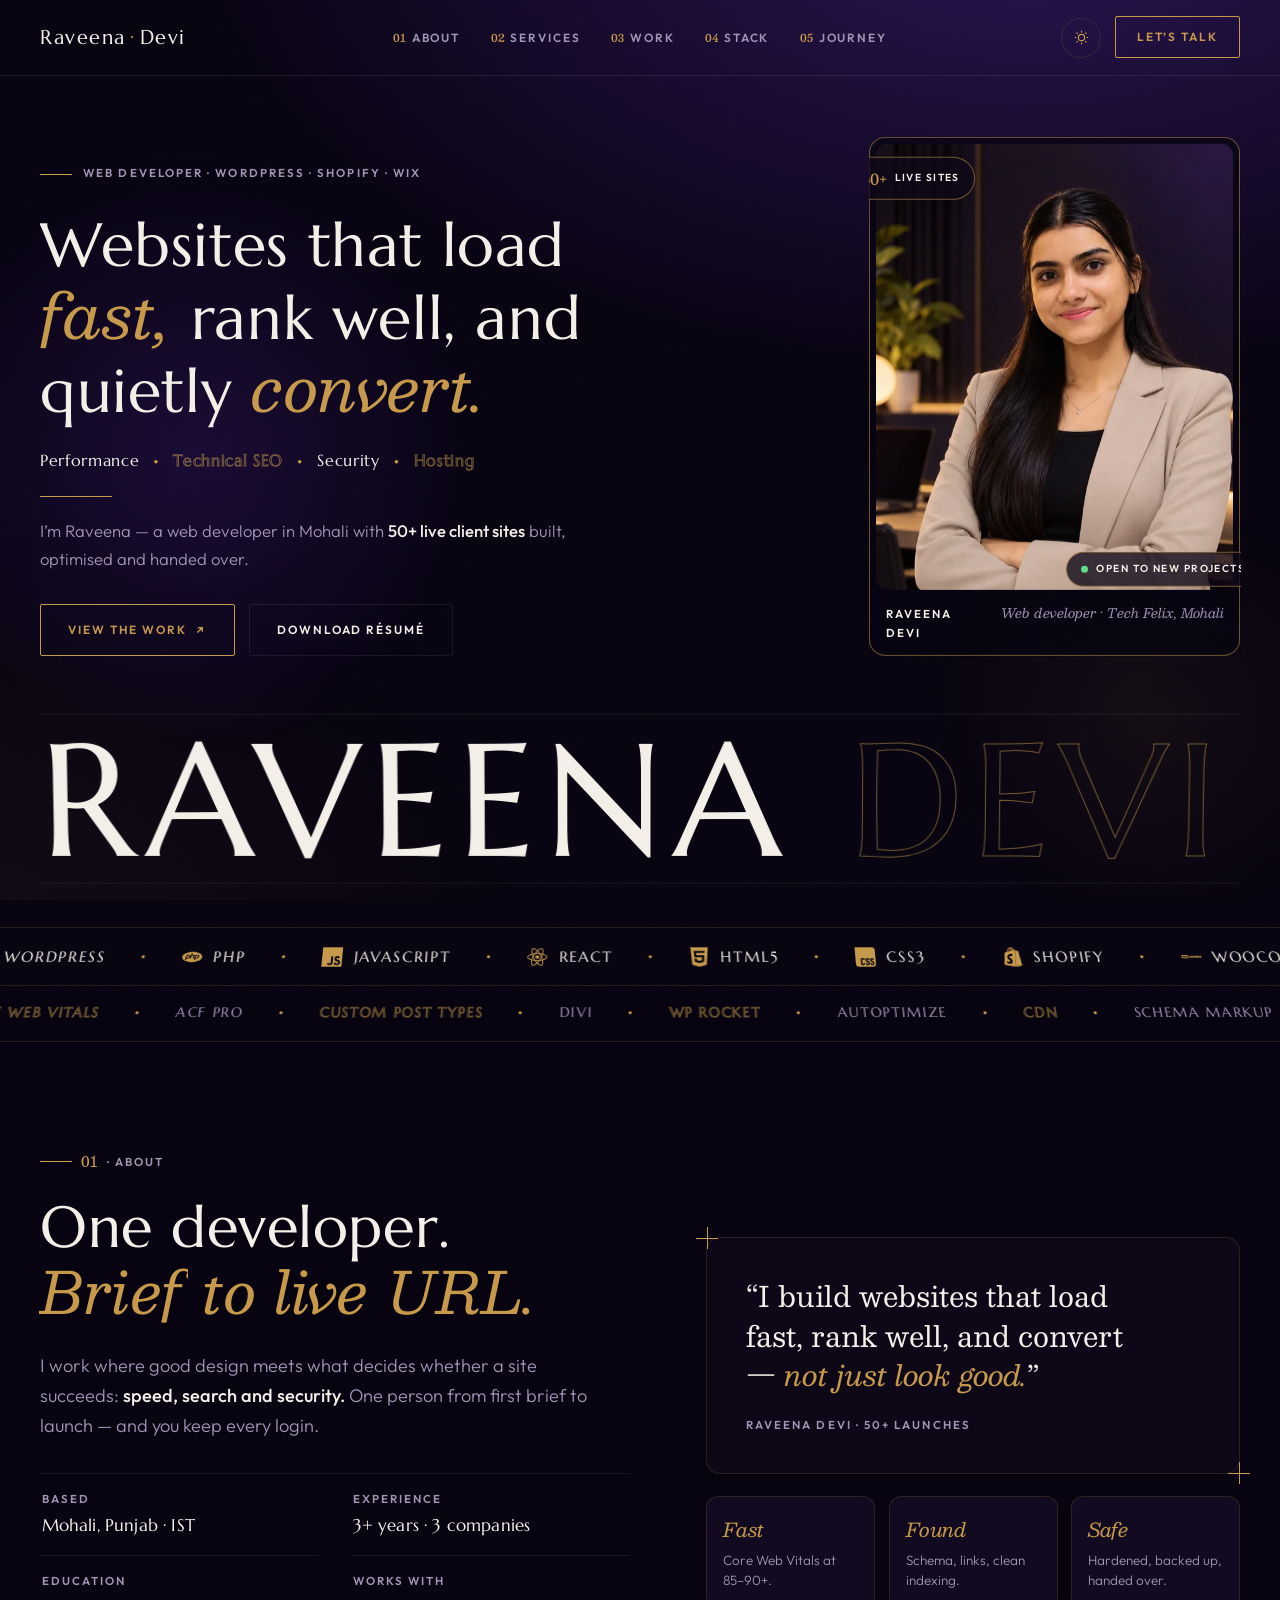
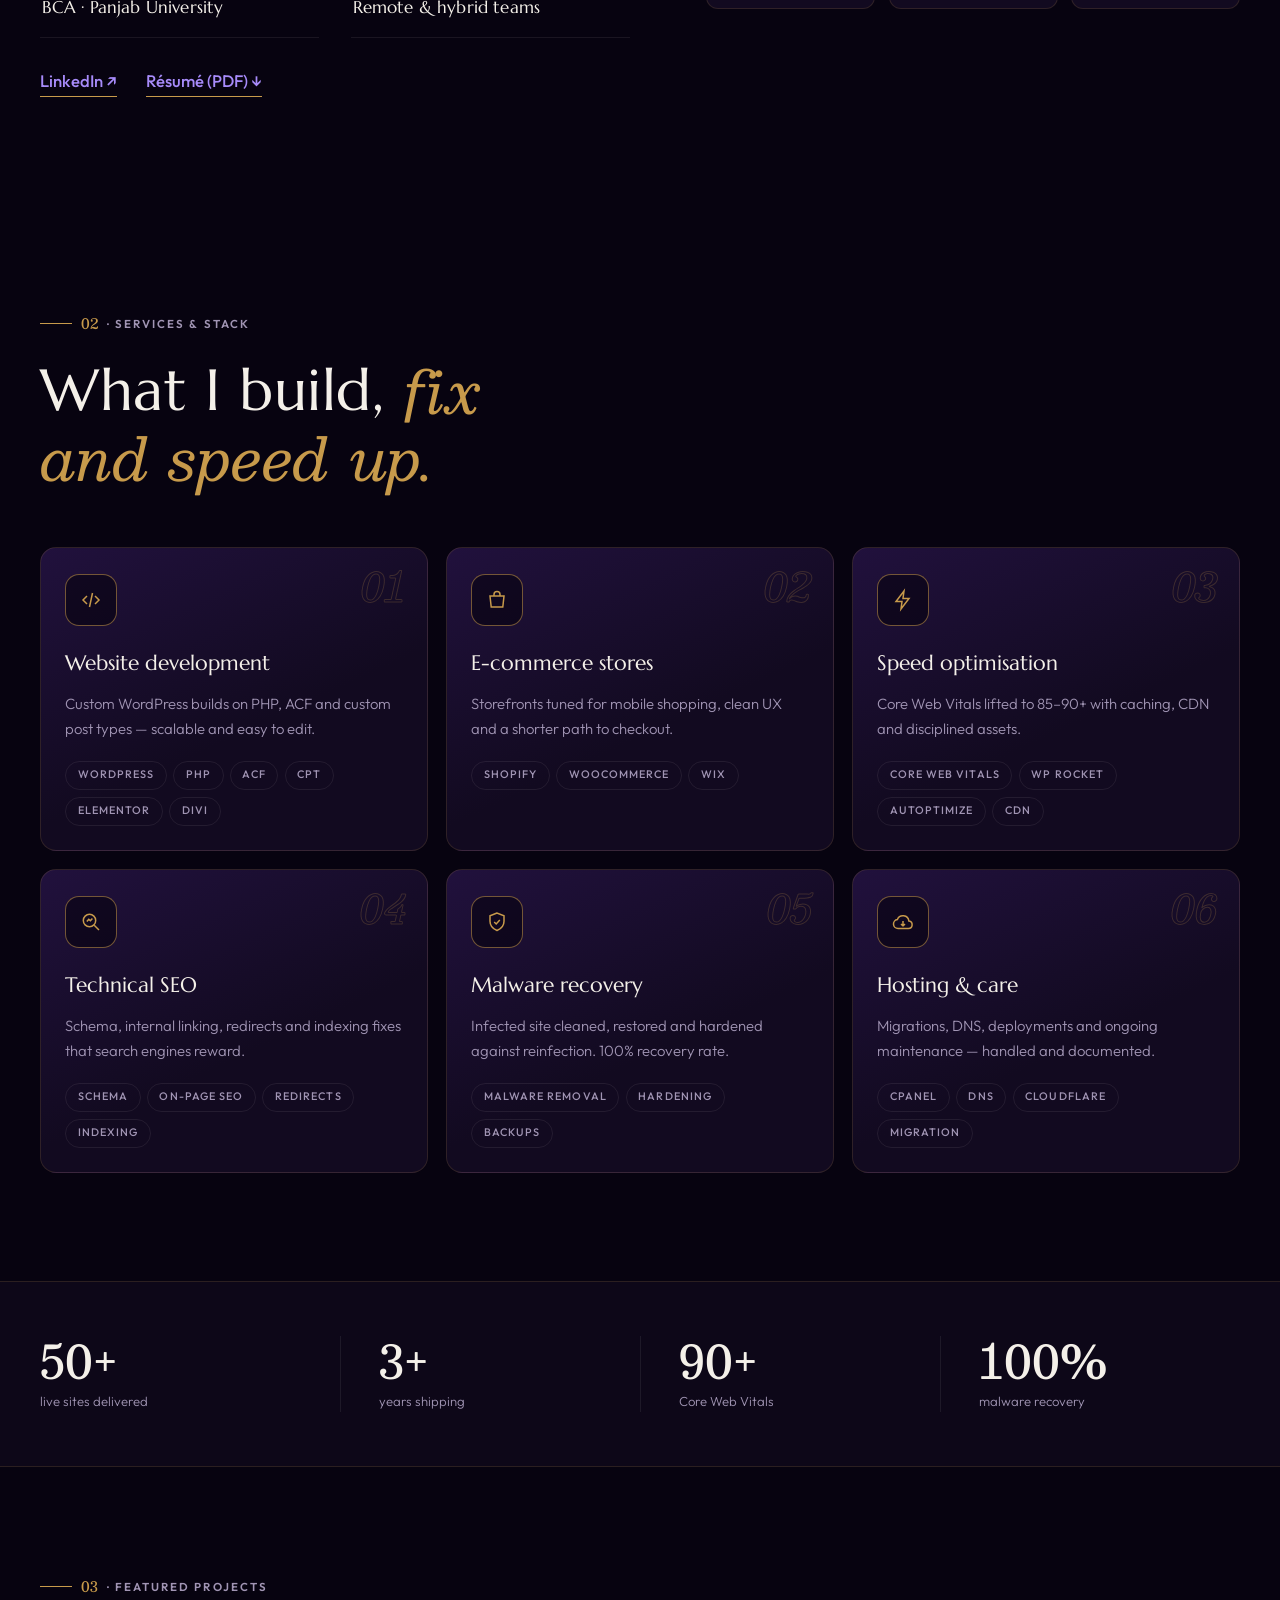
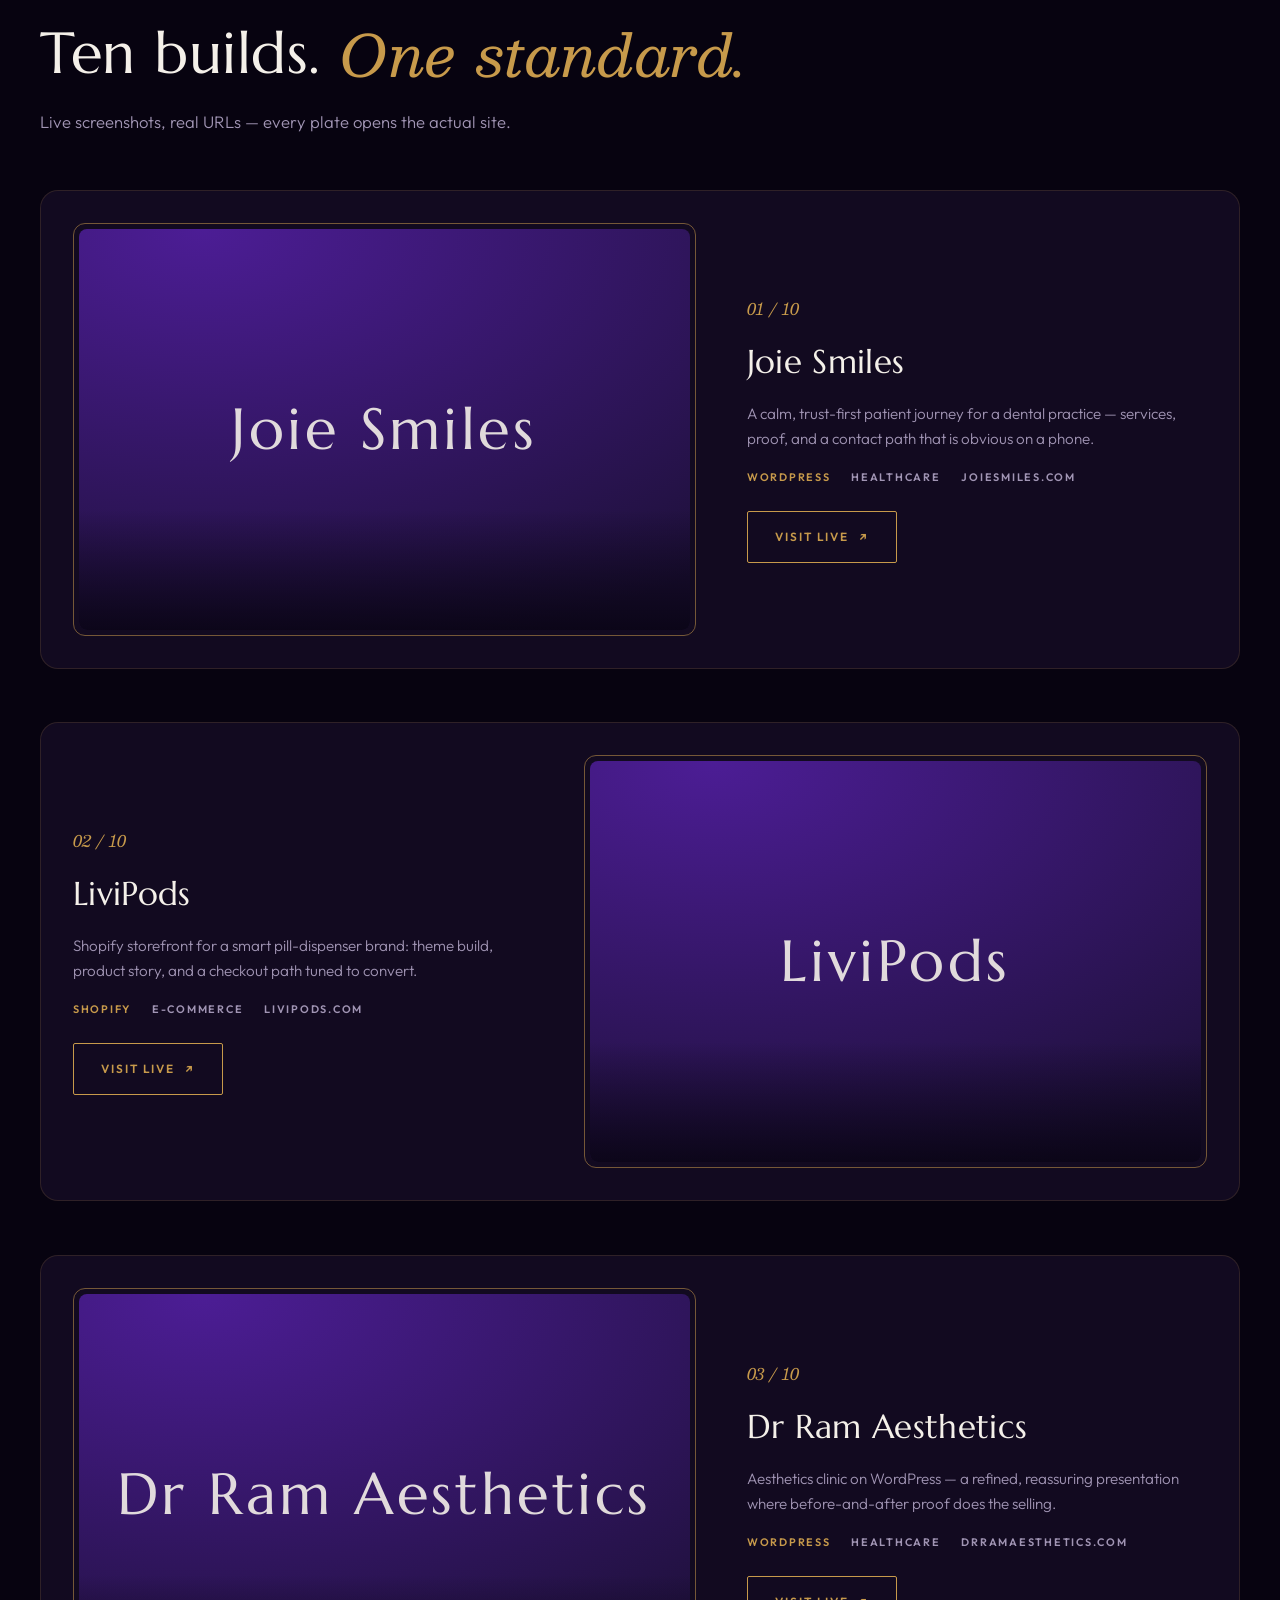
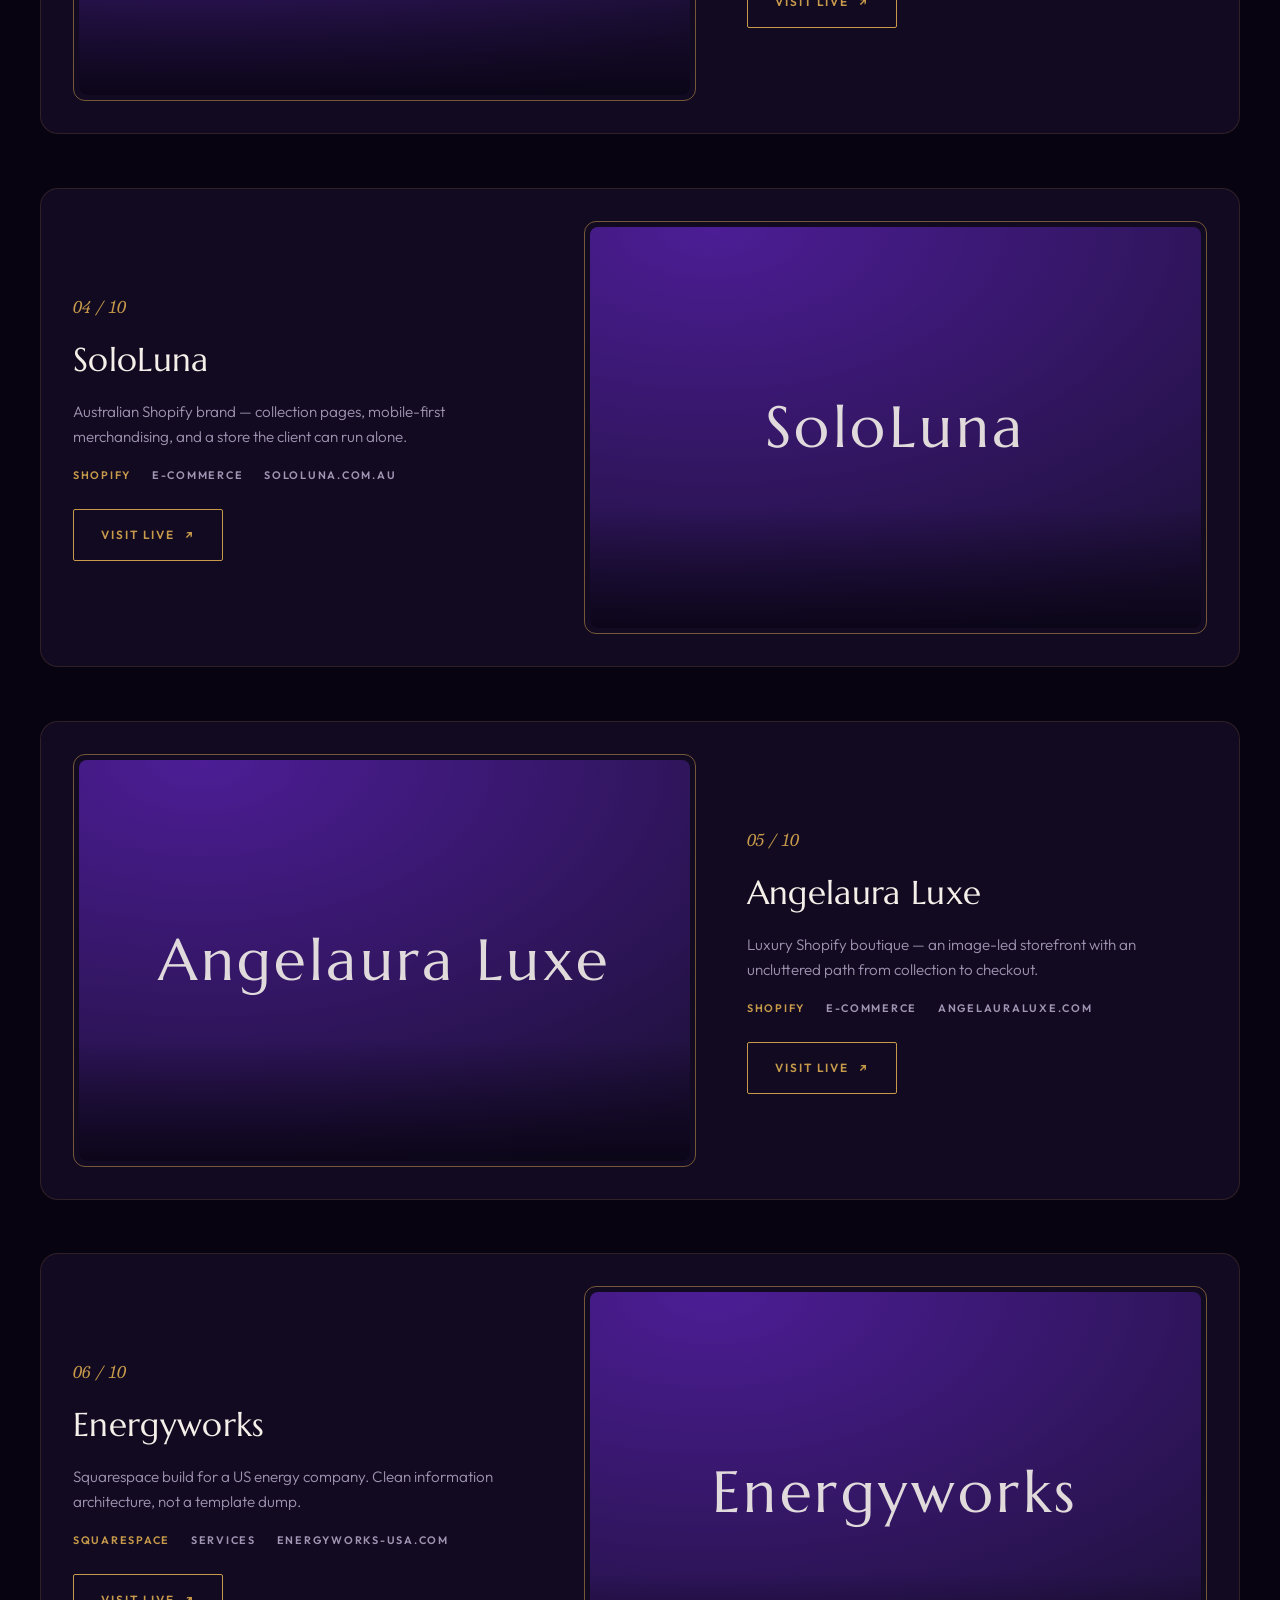
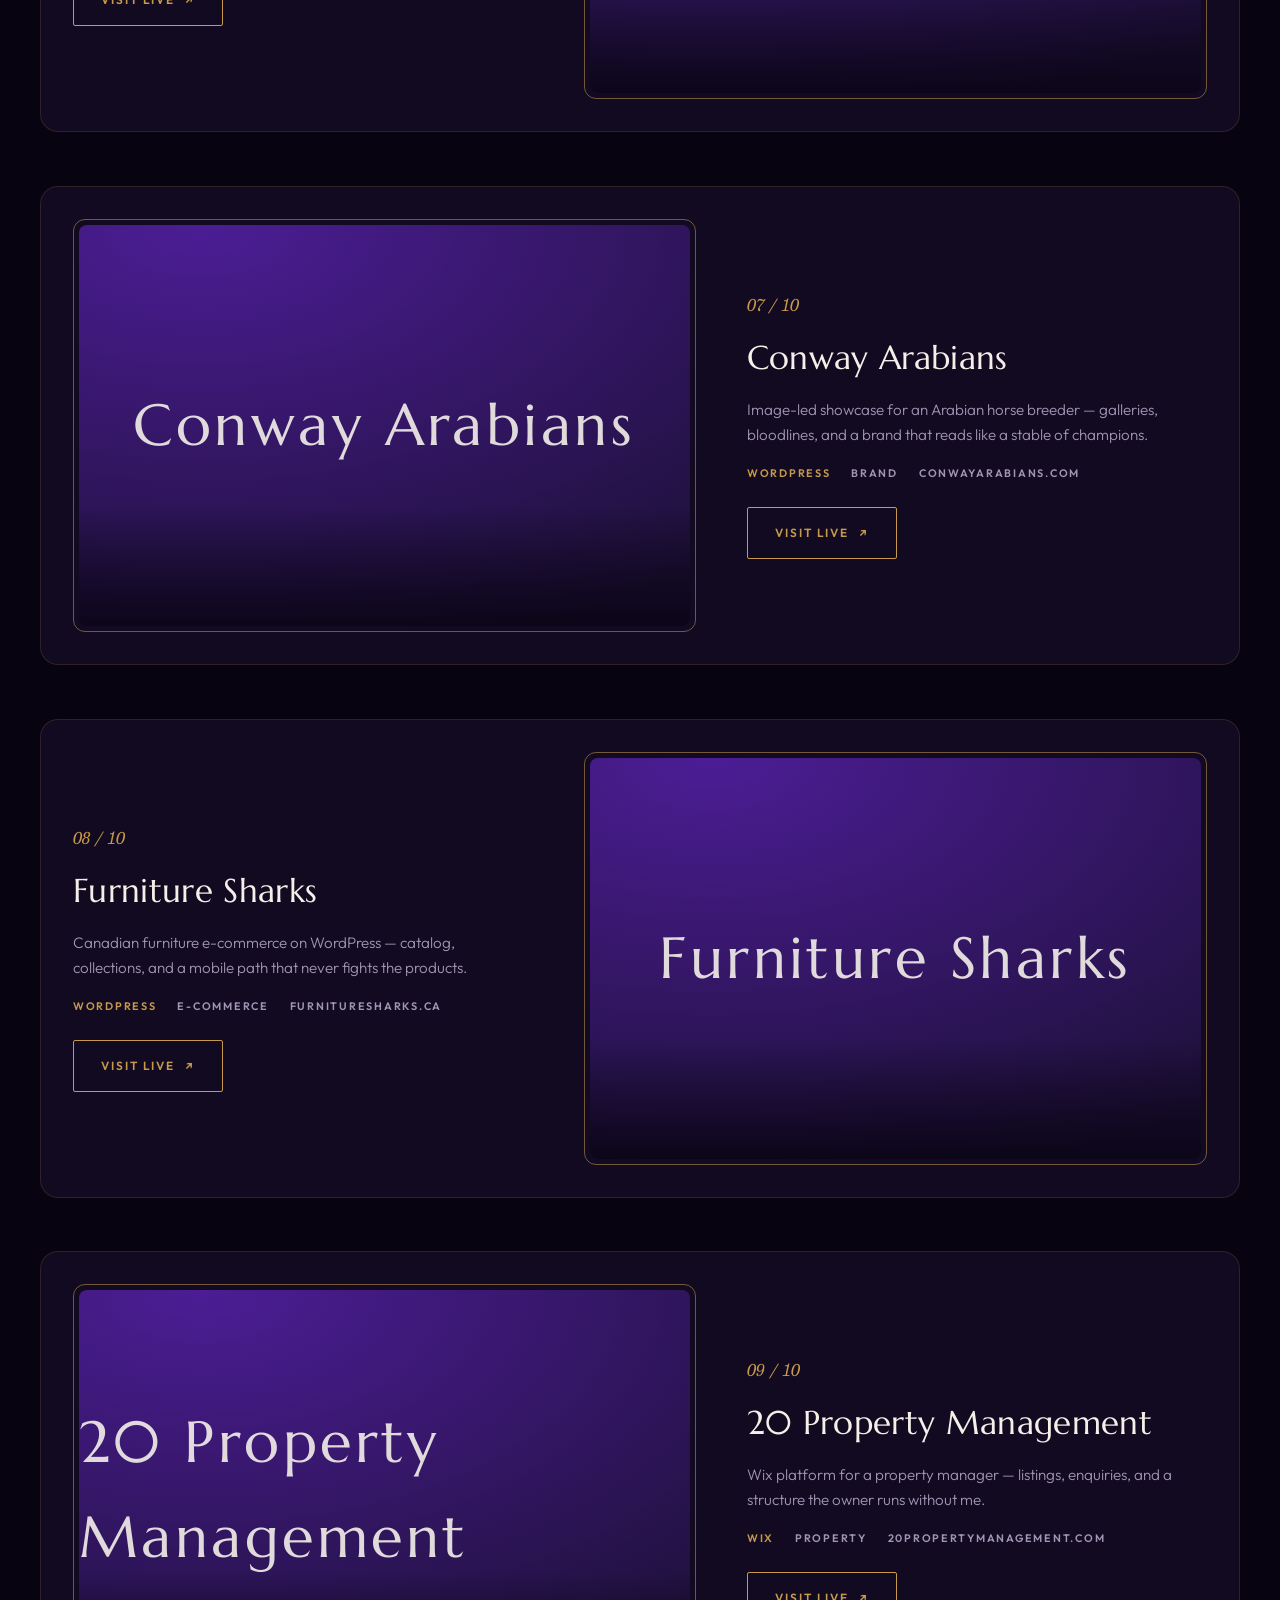
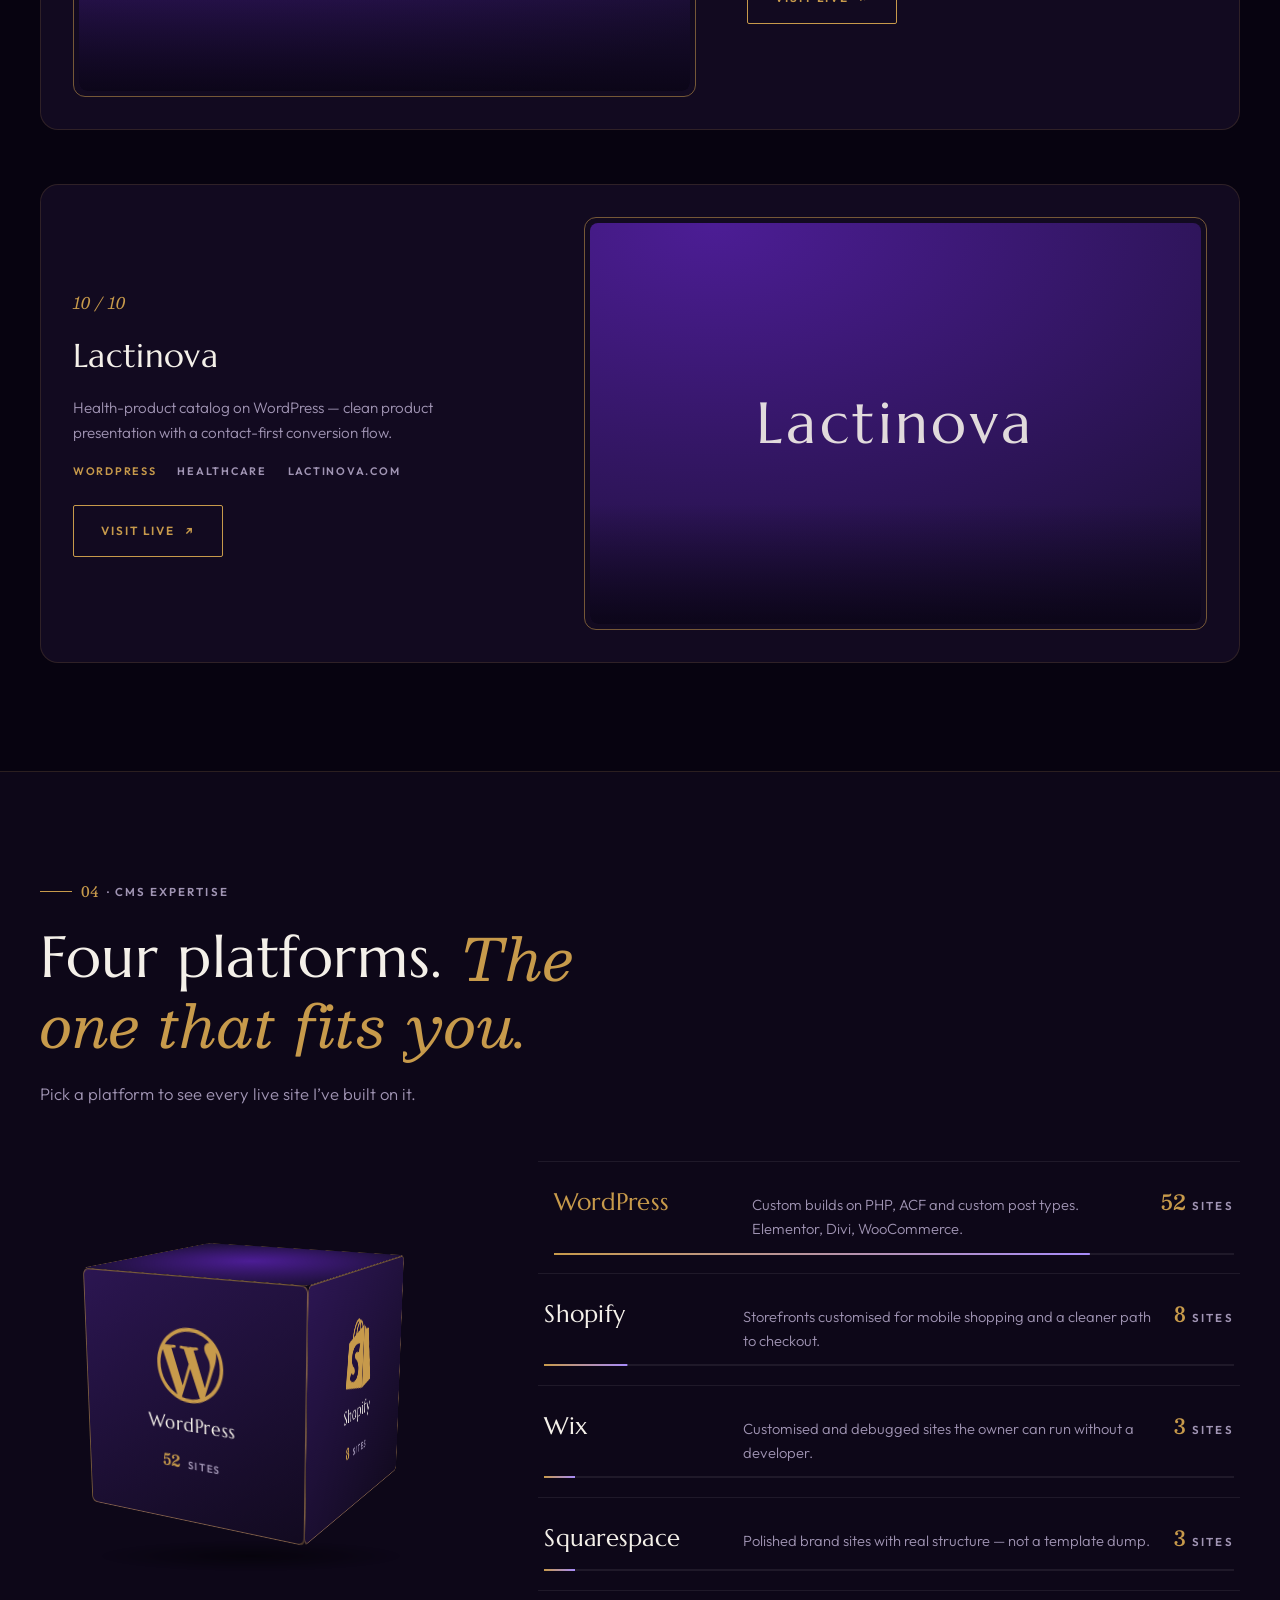
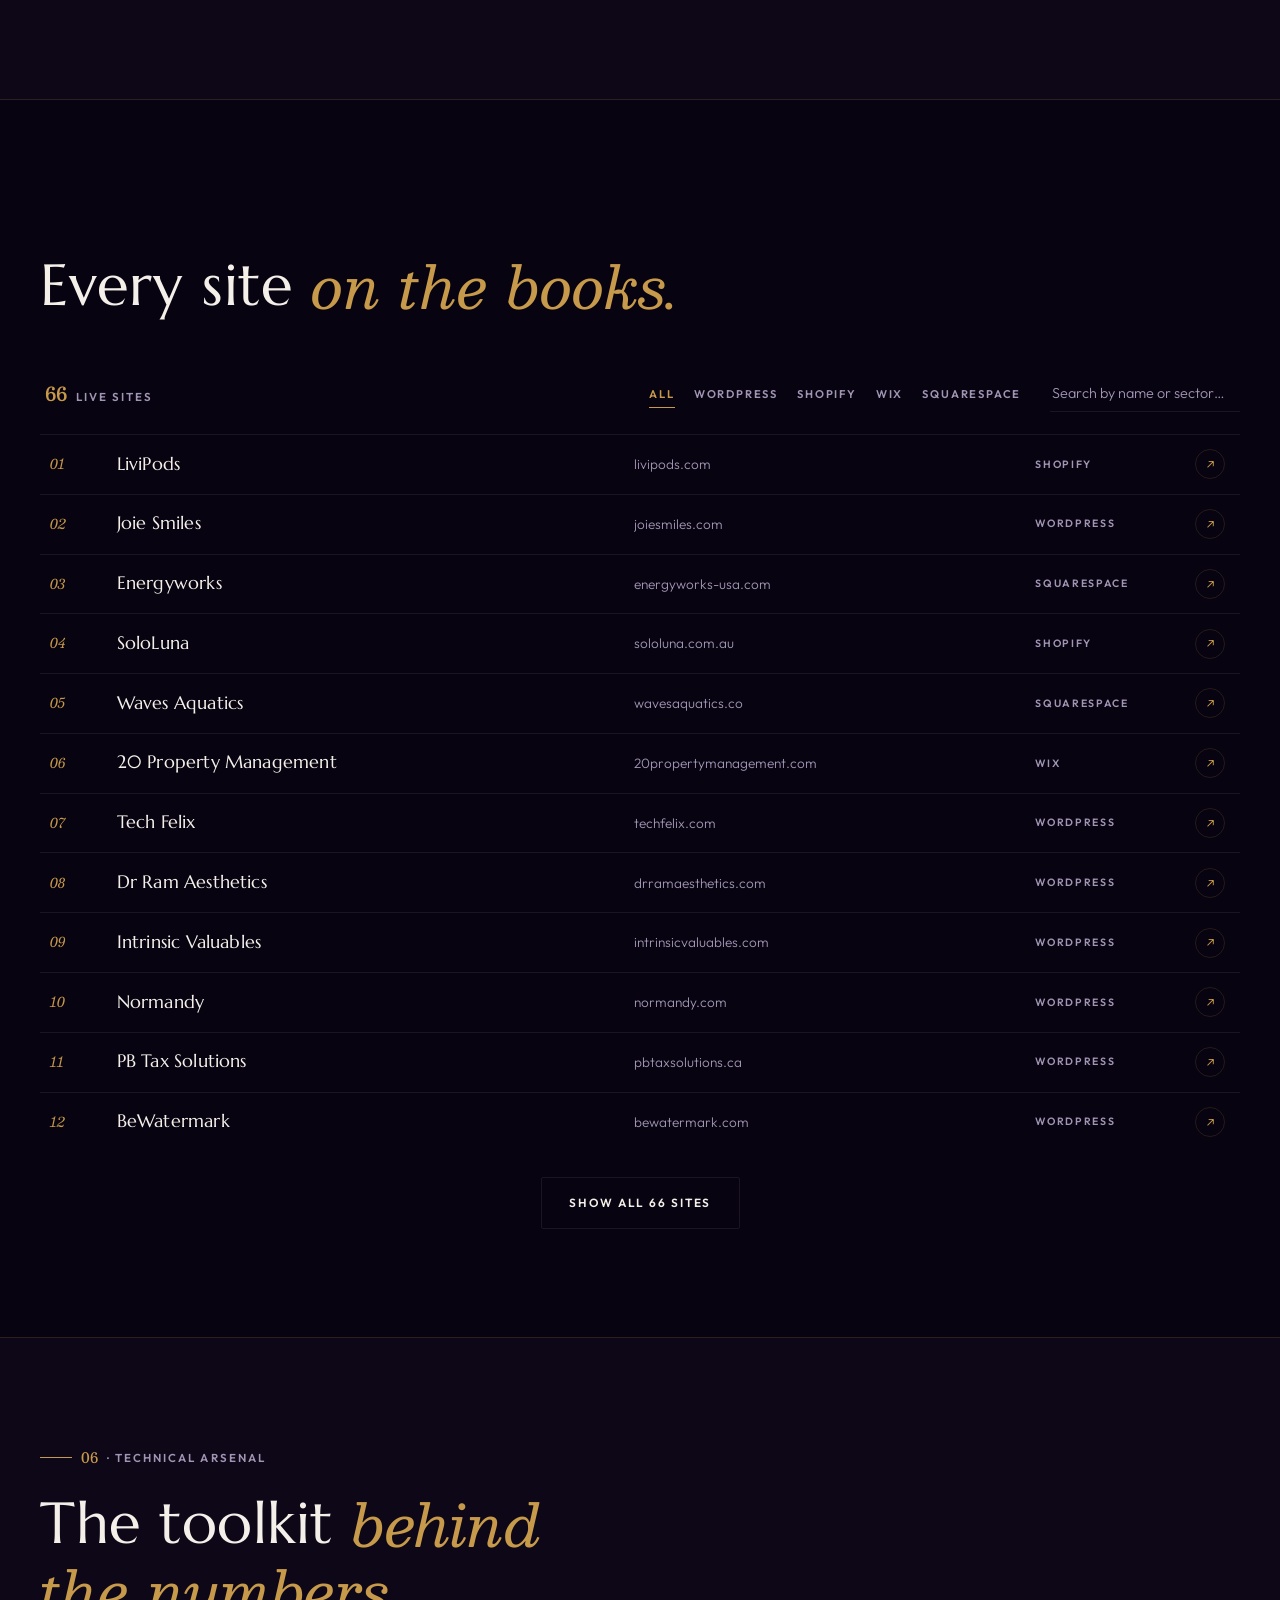
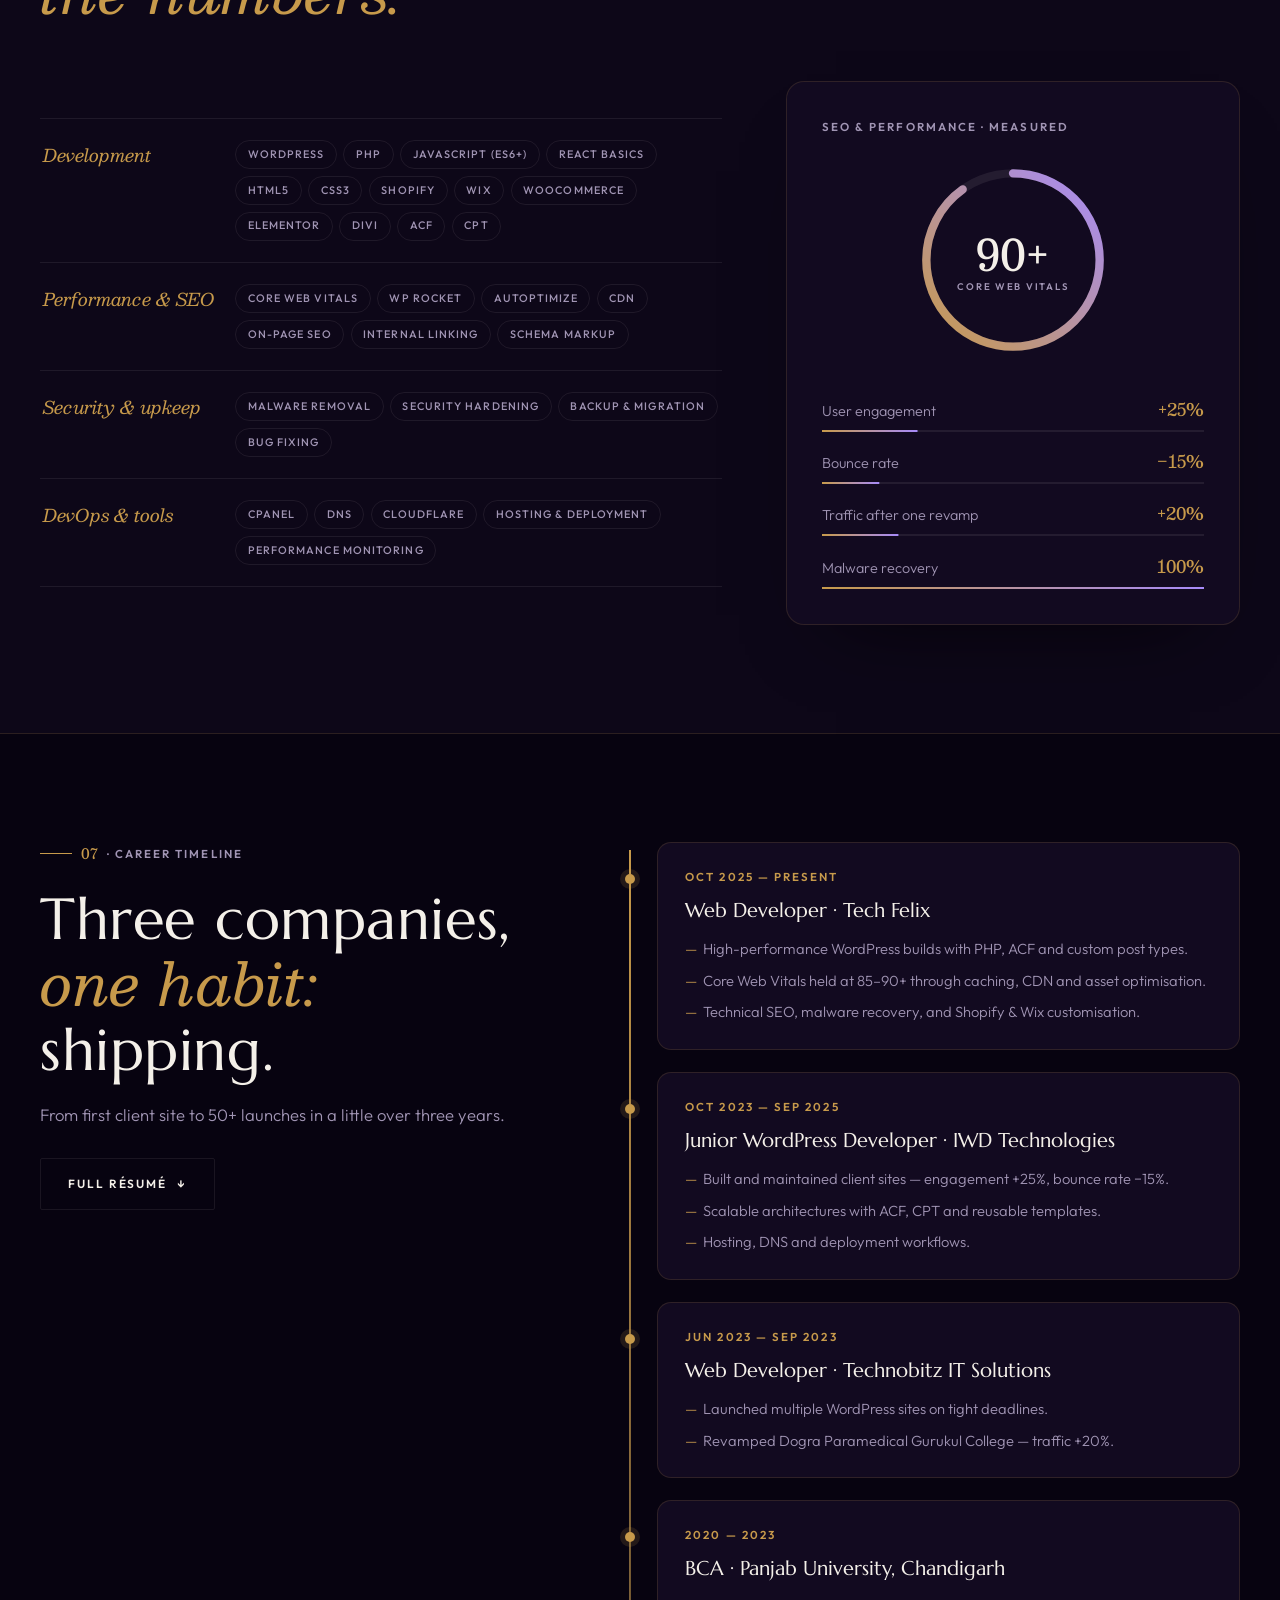
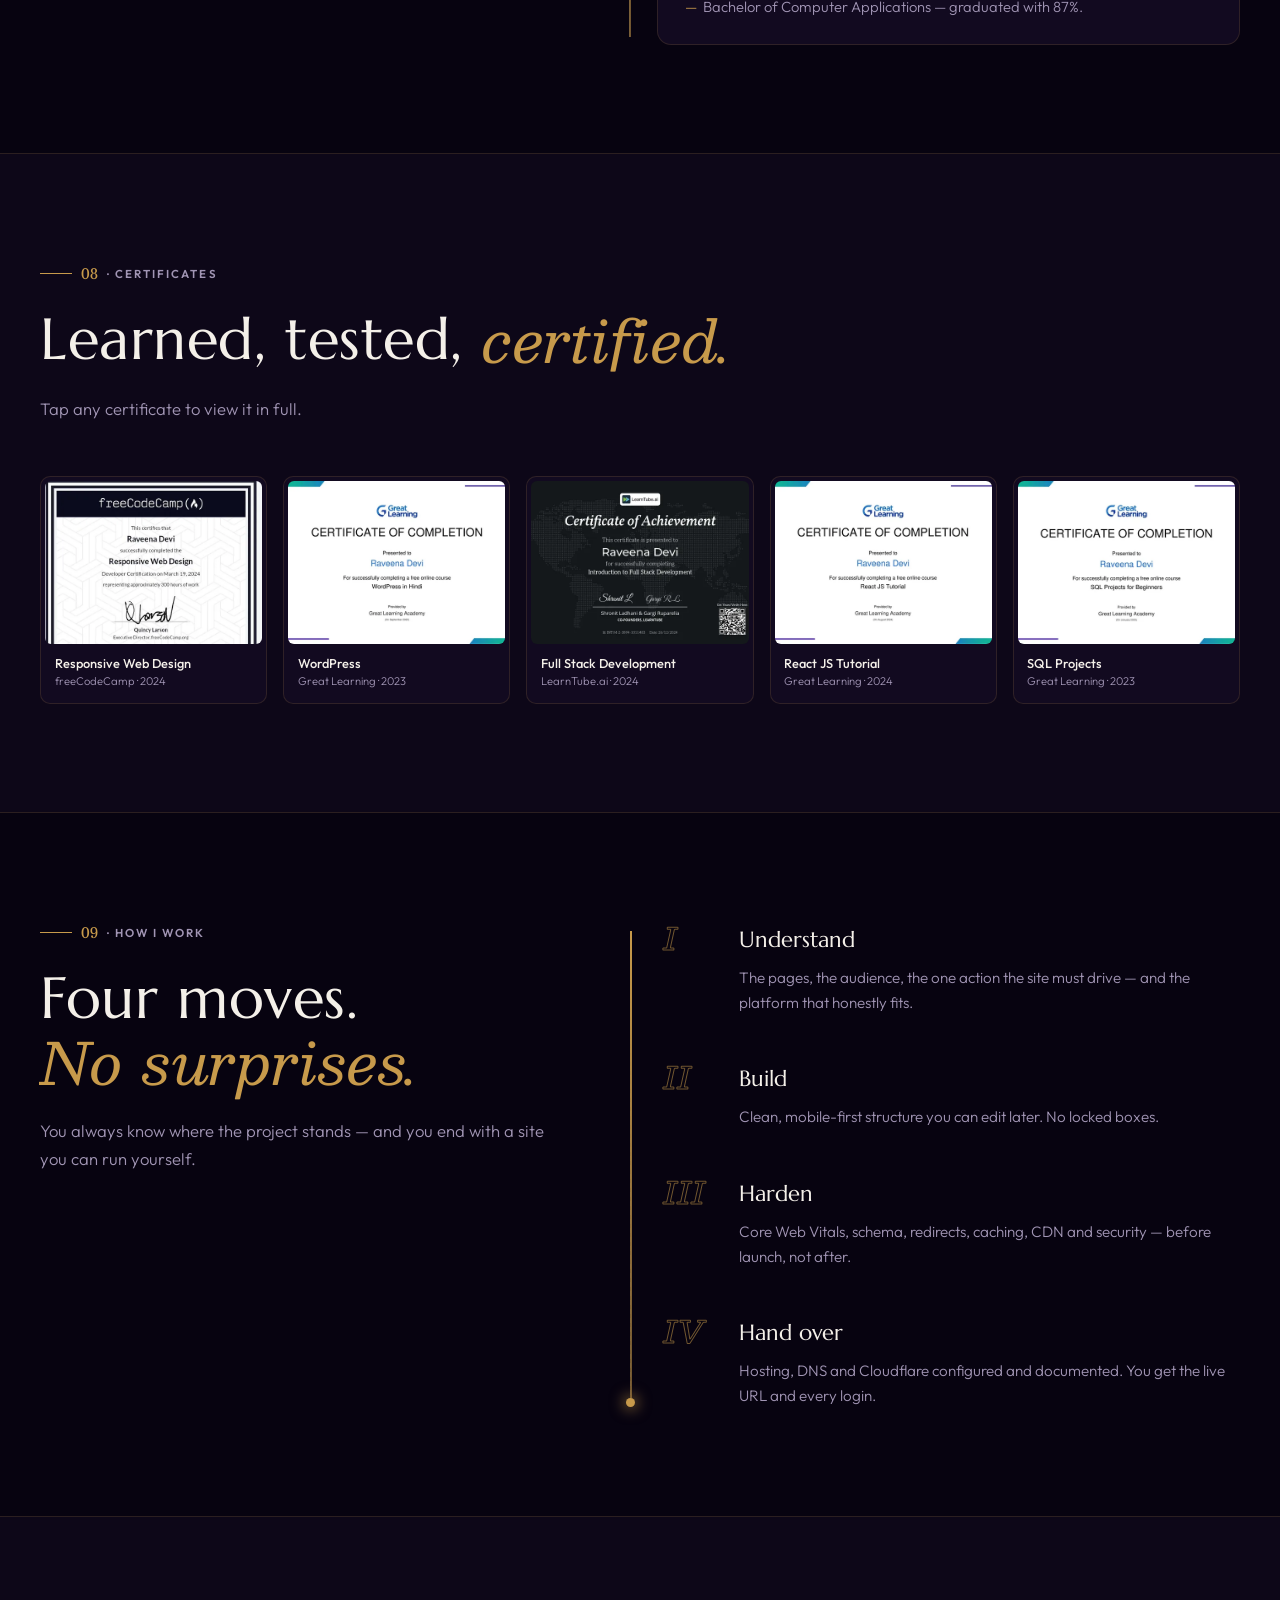
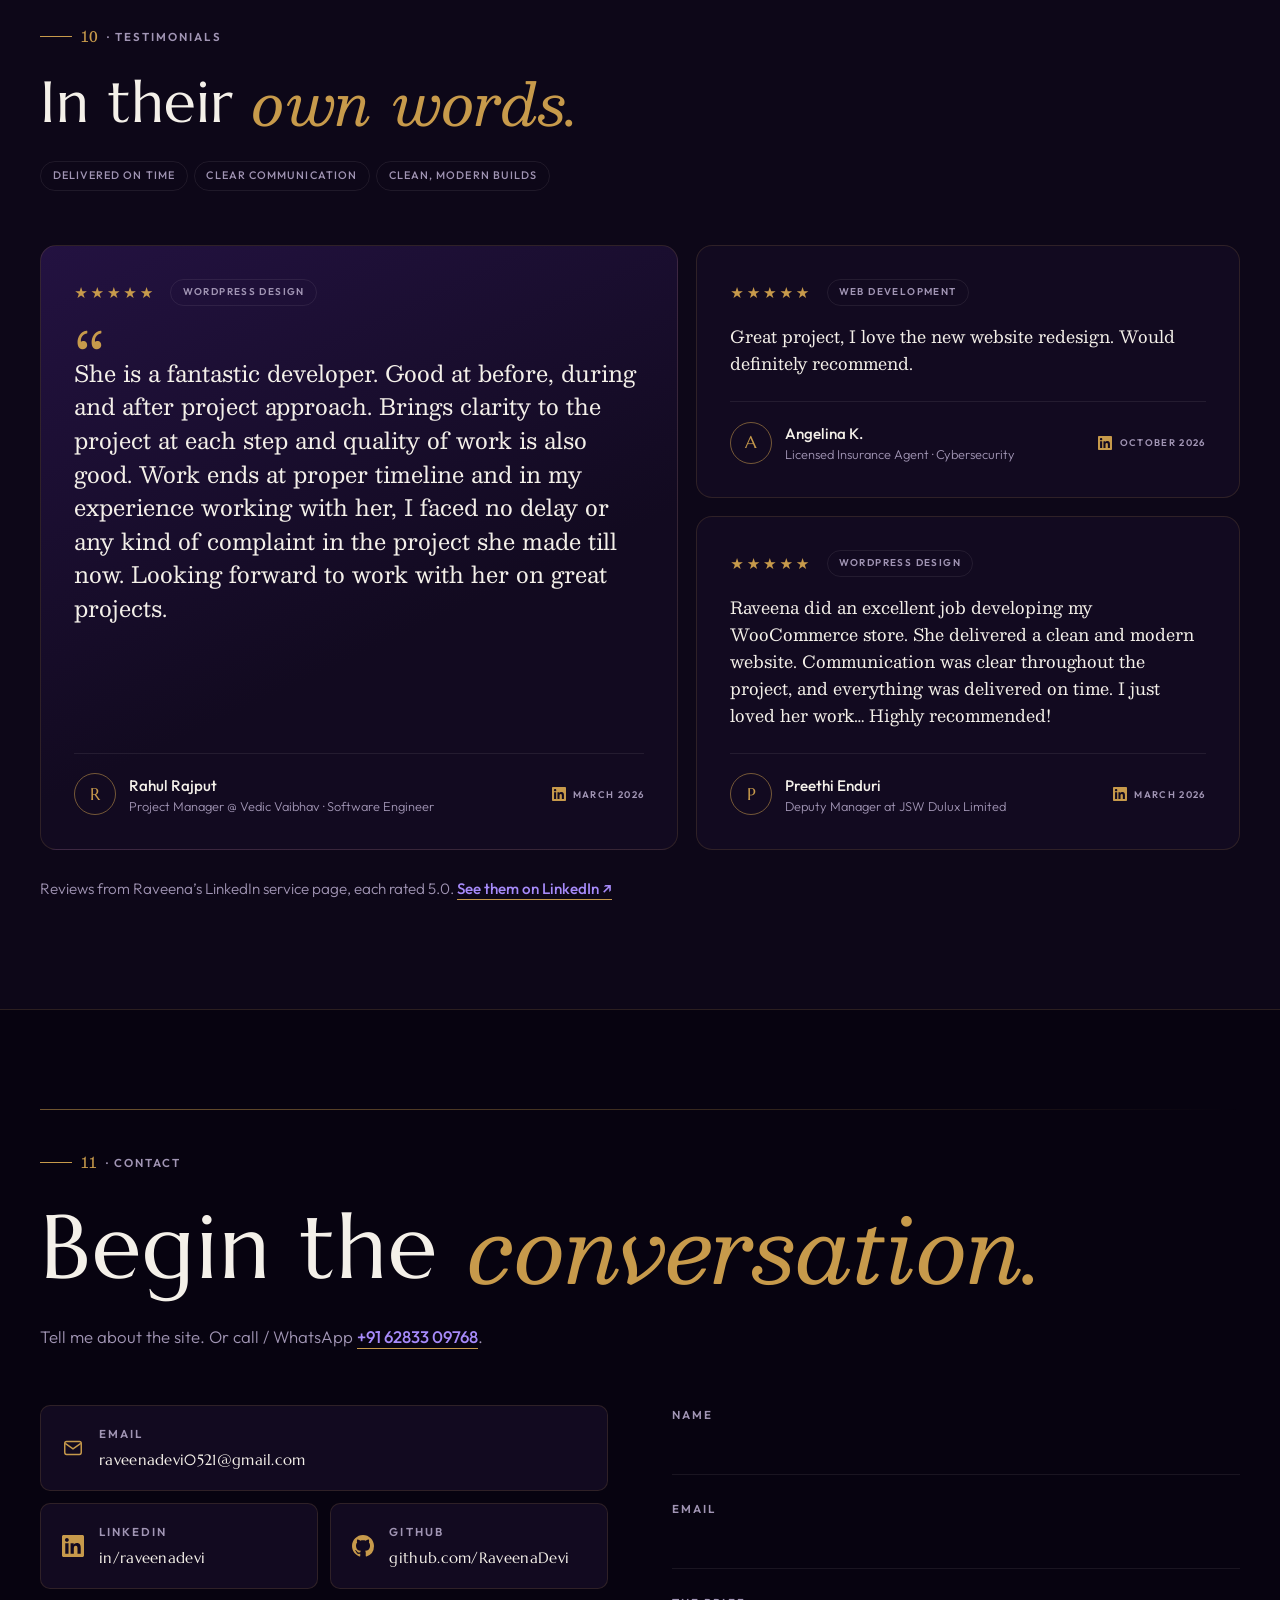
==== commit 73d5caca: "updates" ====
--- a/index.html
+++ b/index.html
@@ -185,7 +185,7 @@
             </p>
             <dl class="facts">
               <div data-reveal><dt class="label">Based</dt><dd>Mohali, Punjab · IST</dd></div>
-              <div data-reveal><dt class="label">Experience</dt><dd>2+ years · 3 companies</dd></div>
+              <div data-reveal><dt class="label">Experience</dt><dd>3+ years · 3 companies</dd></div>
               <div data-reveal><dt class="label">Education</dt><dd>BCA · Panjab University</dd></div>
               <div data-reveal><dt class="label">Works with</dt><dd>Remote &amp; hybrid teams</dd></div>
             </dl>
@@ -285,7 +285,7 @@
         <div class="shell">
           <dl class="stats">
             <div data-reveal><dt class="numeral sheen" data-count="50" data-suffix="+">0</dt><dd>live sites delivered</dd></div>
-            <div data-reveal><dt class="numeral sheen" data-count="2" data-suffix="+">0</dt><dd>years shipping</dd></div>
+            <div data-reveal><dt class="numeral sheen" data-count="3" data-suffix="+">0</dt><dd>years shipping</dd></div>
             <div data-reveal><dt class="numeral sheen" data-count="90" data-suffix="+">0</dt><dd>Core Web Vitals</dd></div>
             <div data-reveal><dt class="numeral sheen" data-count="100" data-suffix="%">0</dt><dd>malware recovery</dd></div>
           </dl>
@@ -460,7 +460,7 @@
           <div class="exp-intro">
             <p class="eyebrow" data-reveal><span class="numeral">07</span>· Career timeline</p>
             <h2 class="display" data-split>Three companies, <em>one habit:</em> shipping.</h2>
-            <p class="section-note" data-reveal>From first client site to 50+ launches in a little over two years.</p>
+            <p class="section-note" data-reveal>From first client site to 50+ launches in a little over three years.</p>
             <div class="exp-cta" data-reveal>
               <a class="cta cta-line magnet" href="images/Raveena-resume.pdf" download>Full résumé <i>↓</i></a>
             </div>
